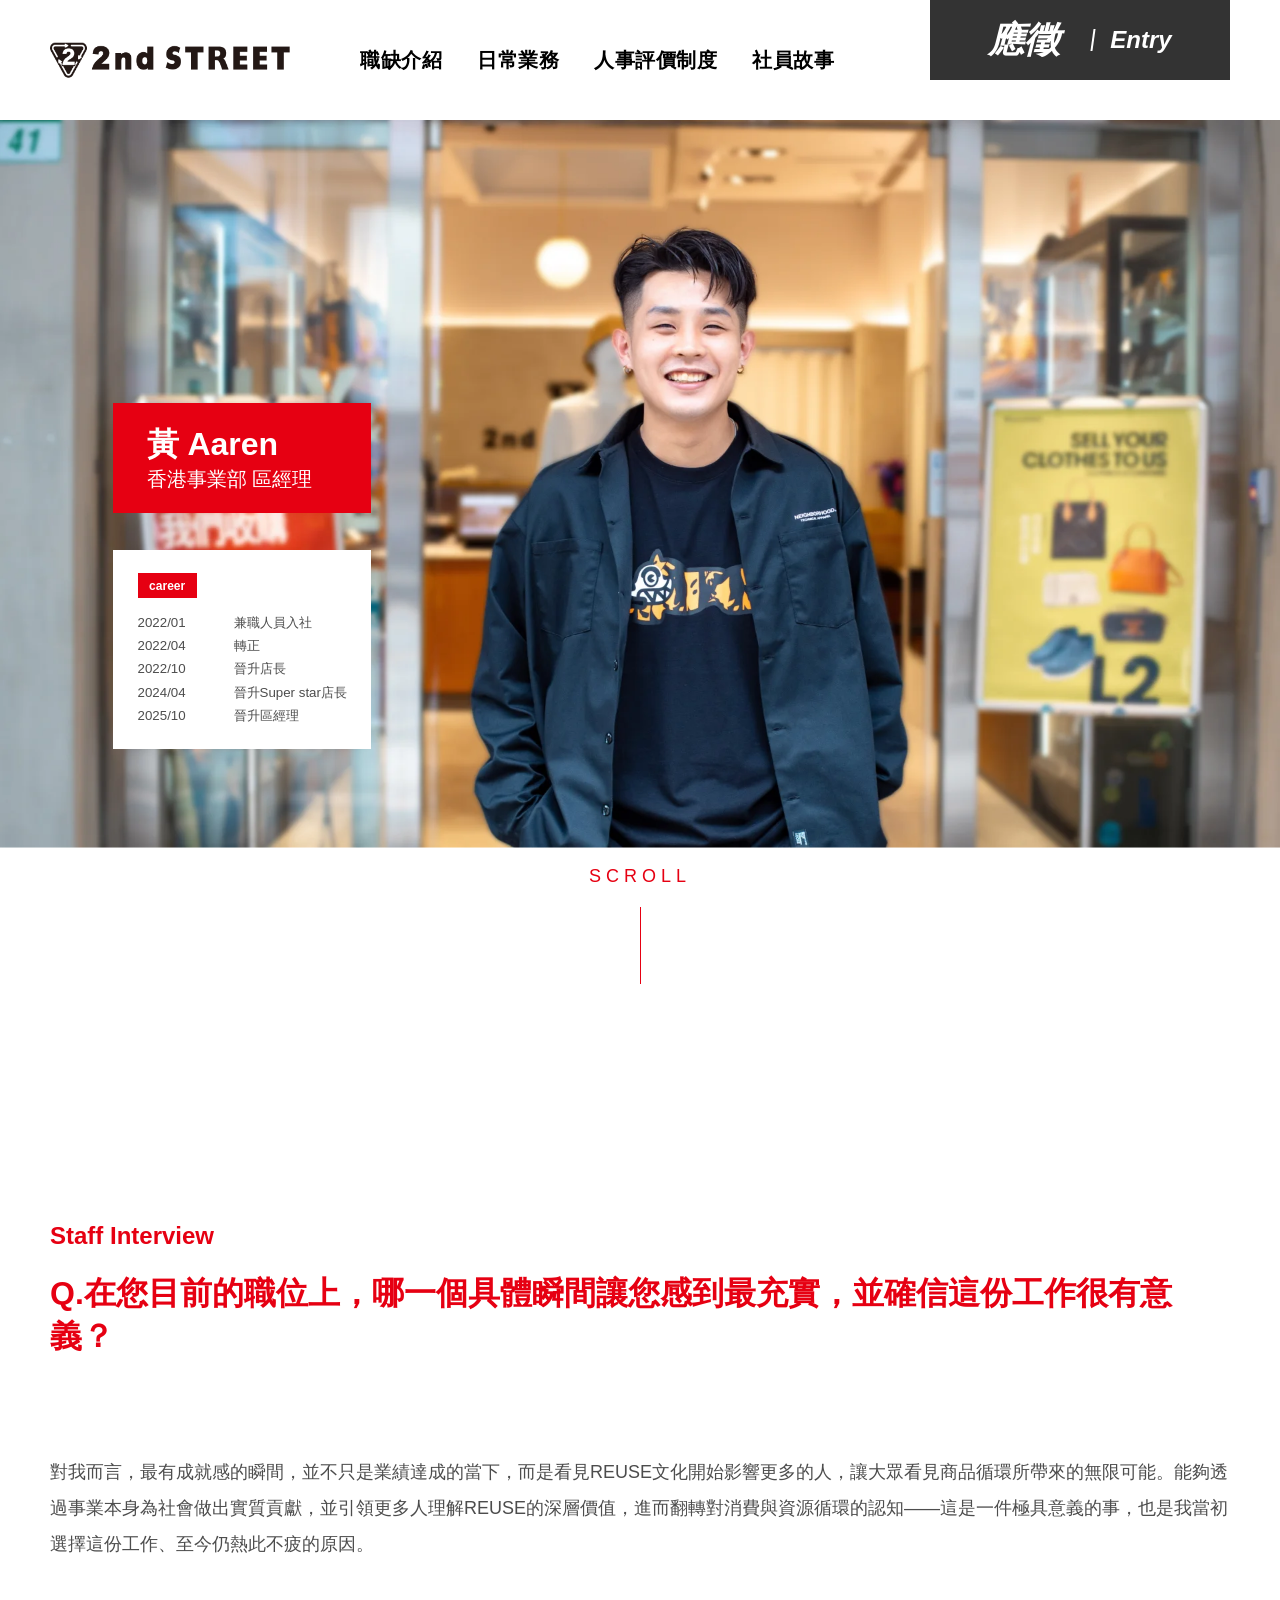
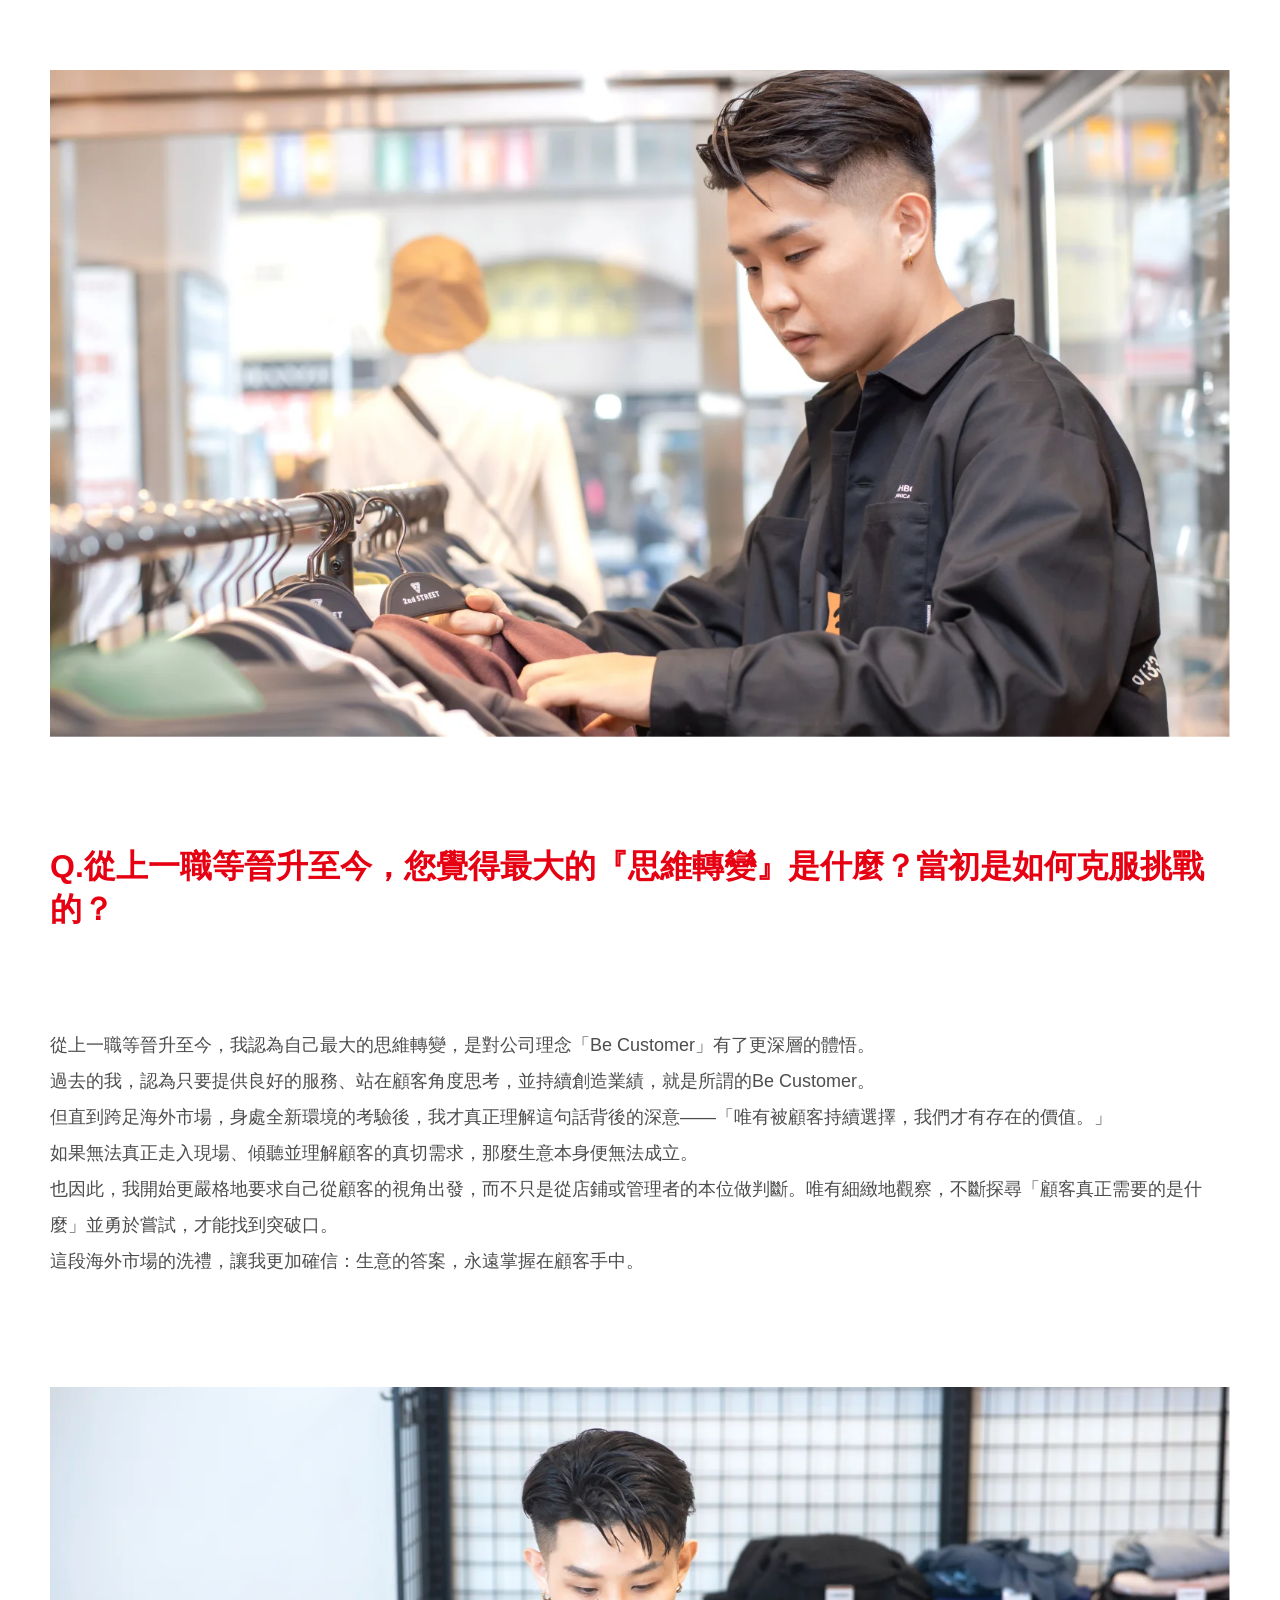
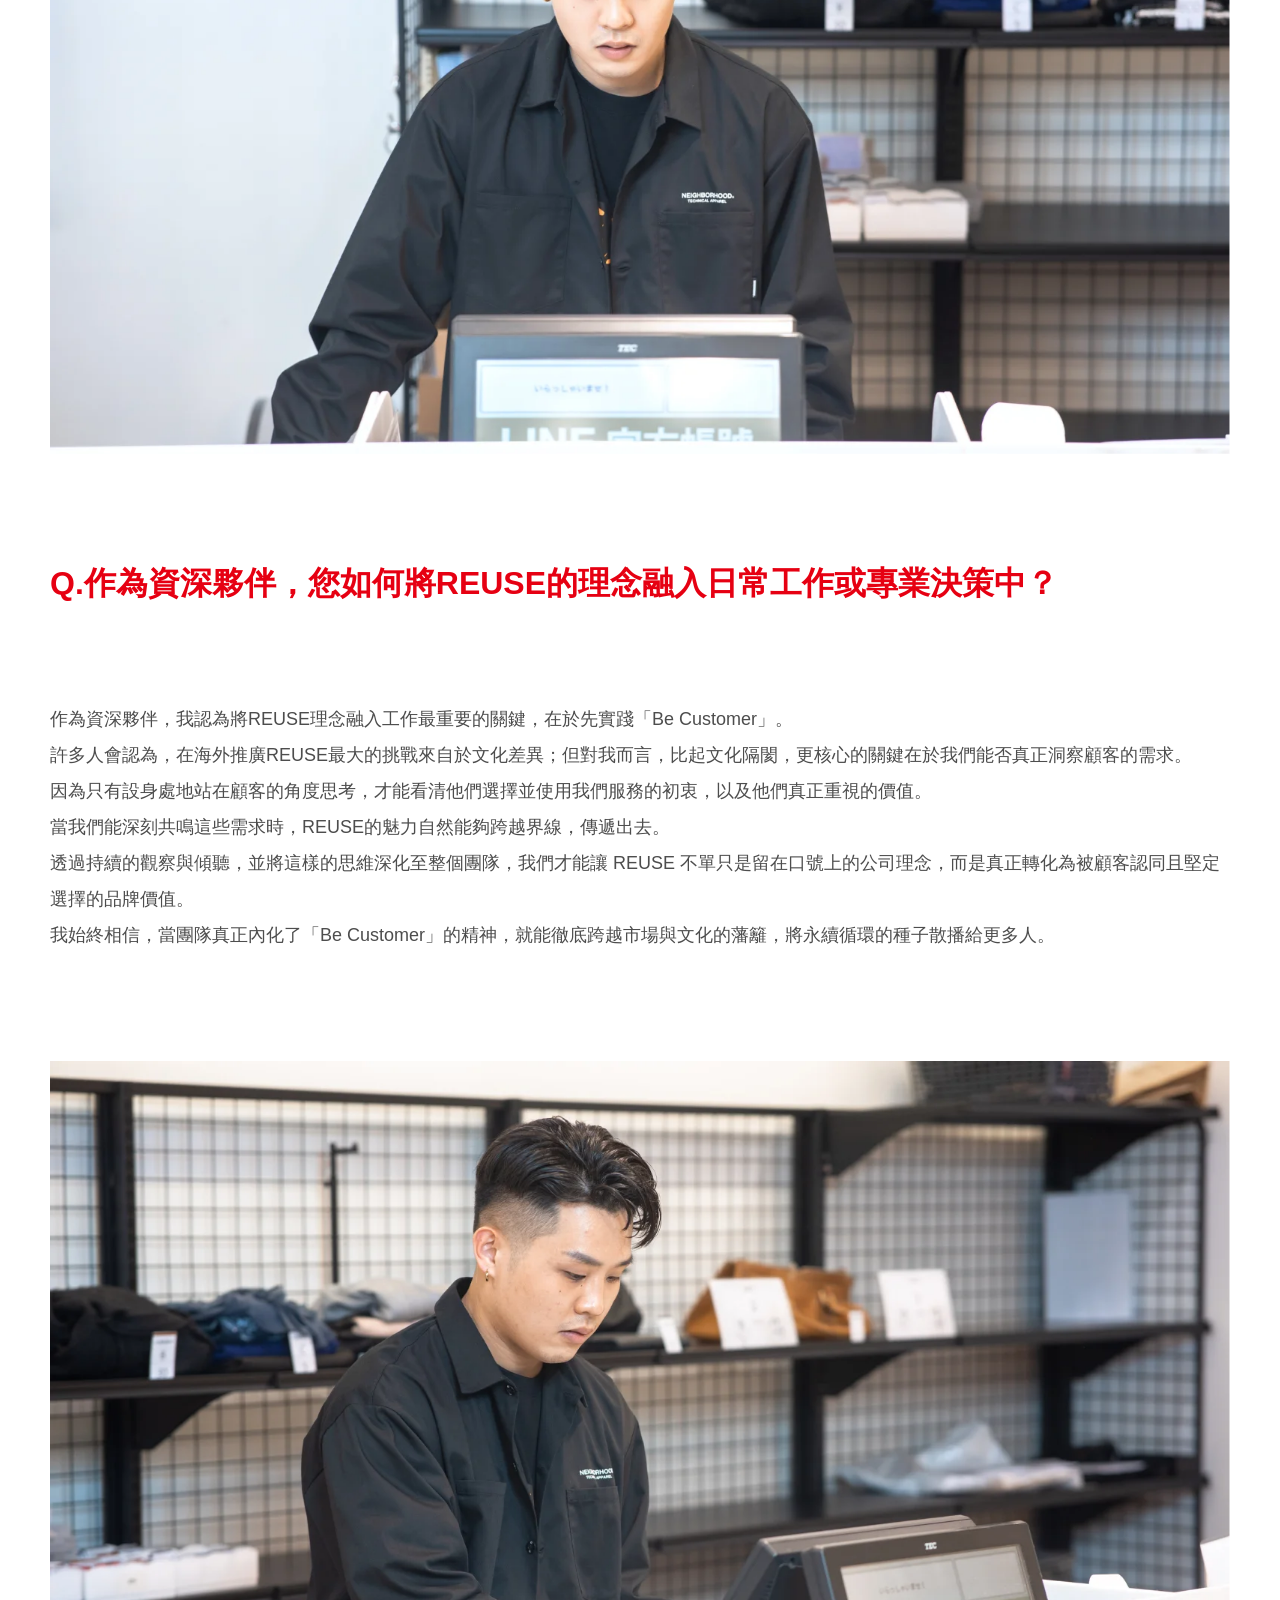
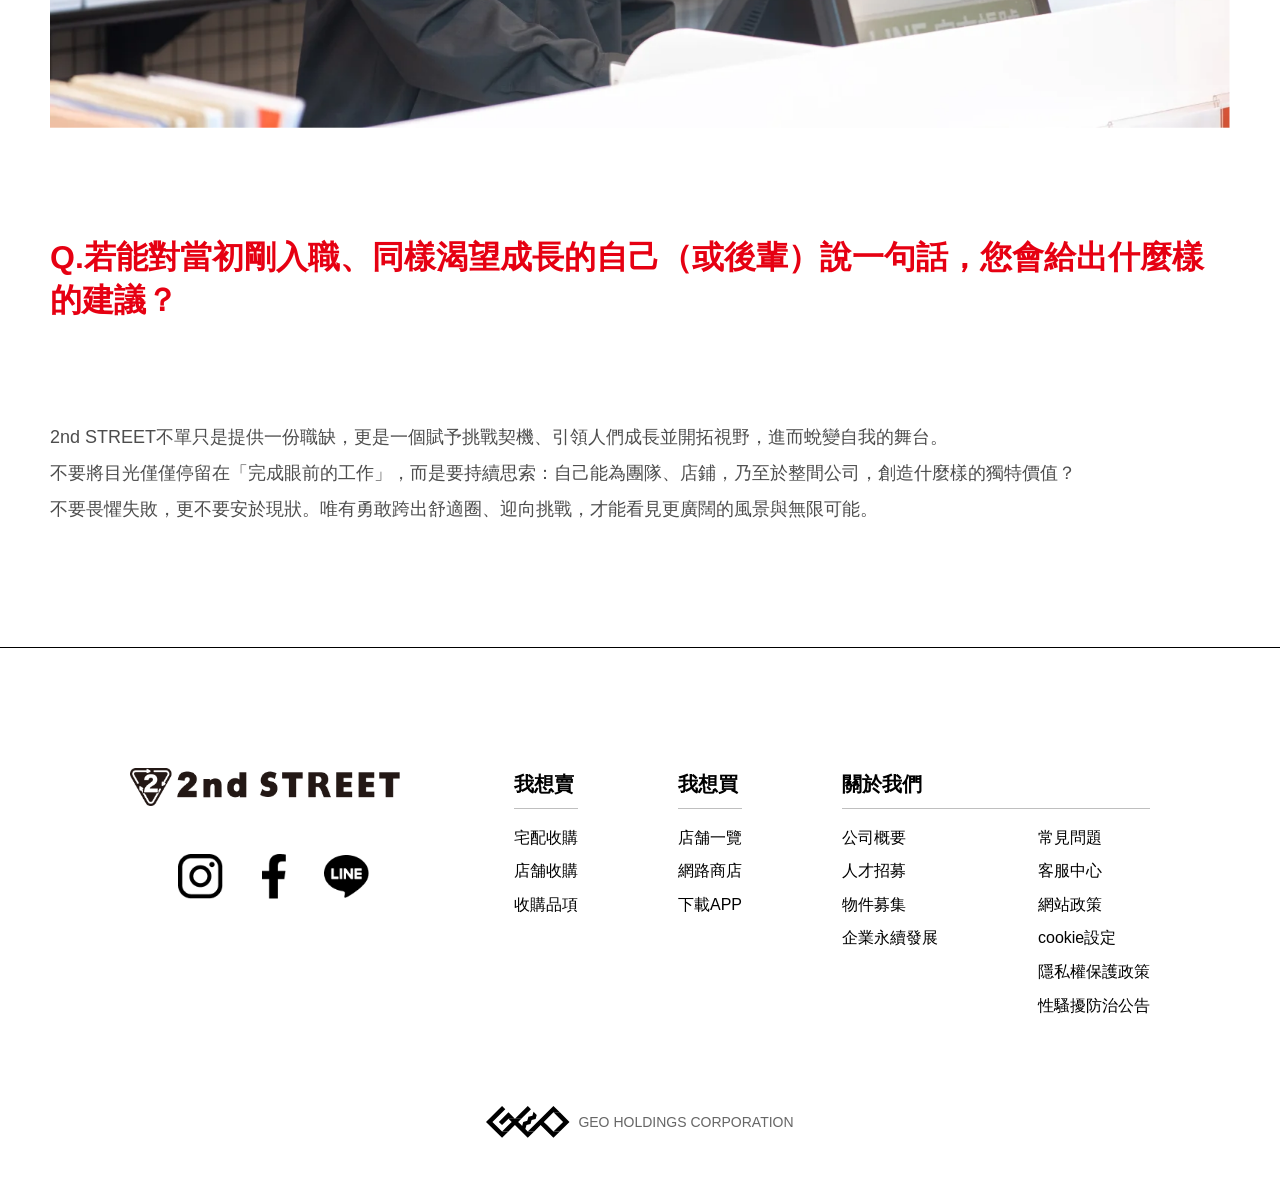
==== aaren.html @ 29af08e2 "feat: add story page scroll animations and card hover zoom - 新增 .expand-down（卡片由上而下展開）與 .title-rise（" ====
<!DOCTYPE html>
<html lang="zh-TW">
<head>
    <meta charset="UTF-8">
    <meta name="viewport" content="width=device-width, initial-scale=1.0">
    <meta name="description" content="2ndSTREET 社員故事 - 香港事業部 區經理 黃 Aaren，從兼職入社到晉升區經理的成長歷程與工作體悟。">
    <meta name="keywords" content="2ndSTREET, 社員故事, 黃 Aaren, 職涯成長, 二手街">
    <meta name="author" content="2ndSTREET">

    <title>社員故事 黃 Aaren - 2ndSTREET</title>

    <!-- Google Fonts - Inter -->
    <link rel="preconnect" href="https://fonts.googleapis.com">
    <link rel="preconnect" href="https://fonts.gstatic.com" crossorigin>
    <link href="https://fonts.googleapis.com/css2?family=Inter:wght@400;700&display=swap" rel="stylesheet">

    <!-- CSS -->
    <link rel="stylesheet" href="css/style.css">

    <!-- Favicon -->
    <link rel="icon" type="image/x-icon" href="assets/images/favicon.ico">
</head>
<body>
    <!-- Header -->
    <header class="header">
        <div class="container">
            <a href="index.html" class="logo">
                <img src="assets/images/logo.png" alt="2nd STREET">
            </a>

            <button class="menu-toggle" aria-label="開啟選單" aria-expanded="false">
                <span></span>
                <span></span>
                <span></span>
            </button>

            <nav class="nav-menu">
                <a href="job-intro.html" class="nav-link">職缺介紹</a>
                <a href="daily-work.html" class="nav-link">日常業務</a>
                <a href="evaluation.html" class="nav-link">人事評價制度</a>
                <a href="stories.html" class="nav-link">社員故事</a>
                <a href="recruit.html" class="nav-link nav-menu__entry">應徵｜Entry</a>
            </nav>

            <a href="https://www.104.com.tw/company/1a2x6bl42j" class="entry-btn" target="_blank" rel="noopener noreferrer" aria-label="應徵 Entry">
                <span class="entry-btn__jp">應徵</span>
                <span class="entry-btn__divider"></span>
                <span class="entry-btn__en">Entry</span>
            </a>
        </div>
    </header>

    <!-- Menu Overlay -->
    <div class="menu-overlay"></div>

    <!-- Main Content -->
    <main>
        <!-- Hero Section（含姓名 / 職稱 / career 覆蓋卡片） -->
        <section class="hero story-hero">
            <div class="hero-image">
                <img src="assets/images/stories/hero-aaren.webp" alt="香港事業部 區經理 黃 Aaren 在 2nd STREET 賣場的照片" loading="eager">
            </div>

            <div class="story-hero__card expand-down">
                <div class="story-hero__namebox">
                    <p class="story-hero__name">黃 Aaren</p>
                    <p class="story-hero__role">香港事業部 區經理</p>
                </div>

                <div class="story-hero__careerbox">
                    <p class="story-hero__badge">career</p>
                    <ul class="story-hero__career">
                        <li class="story-hero__career-item"><time class="story-hero__career-date" datetime="2022-01">2022/01</time><span>兼職人員入社</span></li>
                        <li class="story-hero__career-item"><time class="story-hero__career-date" datetime="2022-04">2022/04</time><span>轉正</span></li>
                        <li class="story-hero__career-item"><time class="story-hero__career-date" datetime="2022-10">2022/10</time><span>晉升店長</span></li>
                        <li class="story-hero__career-item"><time class="story-hero__career-date" datetime="2024-04">2024/04</time><span>晉升Super star店長</span></li>
                        <li class="story-hero__career-item"><time class="story-hero__career-date" datetime="2025-10">2025/10</time><span>晉升區經理</span></li>
                    </ul>
                </div>
            </div>
        </section>

        <!-- Scroll Indicator -->
        <div class="hero-indicator">
            <span class="scroll-text">SCROLL</span>
            <div class="scroll-line"></div>
        </div>

        <!-- Interview -->
        <section class="story-interview">
            <!-- Q1 -->
            <article class="story-qa">
                <p class="story-qa__label">Staff Interview</p>
                <h2 class="story-qa__title title-rise"><span>在您目前的職位上，哪一個具體瞬間讓您感到最充實，並確信這份工作很有意義？</span></h2>
                <div class="story-qa__answer fade-in-up">
                    <p>對我而言，最有成就感的瞬間，並不只是業績達成的當下，而是看見REUSE文化開始影響更多的人，讓大眾看見商品循環所帶來的無限可能。能夠透過事業本身為社會做出實質貢獻，並引領更多人理解REUSE的深層價值，進而翻轉對消費與資源循環的認知——這是一件極具意義的事，也是我當初選擇這份工作、至今仍熱此不疲的原因。</p>
                </div>
            </article>

            <figure class="story-figure fade-in-up">
                <img src="assets/images/stories/aaren-01.webp" alt="黃 Aaren 在 2nd STREET 賣場整理商品的照片" width="1575" height="890" loading="lazy">
            </figure>

            <!-- Q2 -->
            <article class="story-qa">
                <h2 class="story-qa__title title-rise"><span>從上一職等晉升至今，您覺得最大的『思維轉變』是什麼？當初是如何克服挑戰的？</span></h2>
                <div class="story-qa__answer fade-in-up">
                    <p>從上一職等晉升至今，我認為自己最大的思維轉變，是對公司理念「Be Customer」有了更深層的體悟。</p>
                    <p>過去的我，認為只要提供良好的服務、站在顧客角度思考，並持續創造業績，就是所謂的Be Customer。</p>
                    <p>但直到跨足海外市場，身處全新環境的考驗後，我才真正理解這句話背後的深意——「唯有被顧客持續選擇，我們才有存在的價值。」</p>
                    <p>如果無法真正走入現場、傾聽並理解顧客的真切需求，那麼生意本身便無法成立。</p>
                    <p>也因此，我開始更嚴格地要求自己從顧客的視角出發，而不只是從店鋪或管理者的本位做判斷。唯有細緻地觀察，不斷探尋「顧客真正需要的是什麼」並勇於嘗試，才能找到突破口。</p>
                    <p>這段海外市場的洗禮，讓我更加確信：生意的答案，永遠掌握在顧客手中。</p>
                </div>
            </article>

            <figure class="story-figure fade-in-up">
                <img src="assets/images/stories/aaren-02.webp" alt="黃 Aaren 在賣場櫃台工作的照片" width="1575" height="890" loading="lazy">
            </figure>

            <!-- Q3 -->
            <article class="story-qa">
                <h2 class="story-qa__title title-rise"><span>作為資深夥伴，您如何將REUSE的理念融入日常工作或專業決策中？</span></h2>
                <div class="story-qa__answer fade-in-up">
                    <p>作為資深夥伴，我認為將REUSE理念融入工作最重要的關鍵，在於先實踐「Be Customer」。</p>
                    <p>許多人會認為，在海外推廣REUSE最大的挑戰來自於文化差異；但對我而言，比起文化隔閡，更核心的關鍵在於我們能否真正洞察顧客的需求。</p>
                    <p>因為只有設身處地站在顧客的角度思考，才能看清他們選擇並使用我們服務的初衷，以及他們真正重視的價值。</p>
                    <p>當我們能深刻共鳴這些需求時，REUSE的魅力自然能夠跨越界線，傳遞出去。</p>
                    <p>透過持續的觀察與傾聽，並將這樣的思維深化至整個團隊，我們才能讓 REUSE 不單只是留在口號上的公司理念，而是真正轉化為被顧客認同且堅定選擇的品牌價值。</p>
                    <p>我始終相信，當團隊真正內化了「Be Customer」的精神，就能徹底跨越市場與文化的藩籬，將永續循環的種子散播給更多人。</p>
                </div>
            </article>

            <figure class="story-figure fade-in-up">
                <img src="assets/images/stories/aaren-03.webp" alt="黃 Aaren 在賣場處理業務的照片" width="1575" height="890" loading="lazy">
            </figure>

            <!-- Q4 -->
            <article class="story-qa">
                <h2 class="story-qa__title title-rise"><span>若能對當初剛入職、同樣渴望成長的自己（或後輩）說一句話，您會給出什麼樣的建議？</span></h2>
                <div class="story-qa__answer fade-in-up">
                    <p>2nd STREET不單只是提供一份職缺，更是一個賦予挑戰契機、引領人們成長並開拓視野，進而蛻變自我的舞台。</p>
                    <p>不要將目光僅僅停留在「完成眼前的工作」，而是要持續思索：自己能為團隊、店鋪，乃至於整間公司，創造什麼樣的獨特價值？</p>
                    <p>不要畏懼失敗，更不要安於現狀。唯有勇敢跨出舒適圈、迎向挑戰，才能看見更廣闊的風景與無限可能。</p>
                </div>
            </article>
        </section>
    </main>

    <!-- Footer -->
    <footer class="footer">
        <div class="container">
            <div class="footer-content">
                <div class="footer-brand">
                    <img src="assets/images/logo.png" alt="2nd STREET" class="footer-logo">
                    <div class="footer-social">
                        <a href="#" aria-label="Instagram" class="social-icon">
                            <img src="assets/images/social/ig.png" alt="Instagram" width="40" height="40">
                        </a>
                        <a href="#" aria-label="Facebook" class="social-icon">
                            <img src="assets/images/social/fb.png" alt="Facebook" width="40" height="40">
                        </a>
                        <a href="#" aria-label="LINE" class="social-icon">
                            <img src="assets/images/social/line.png" alt="LINE" width="40" height="40">
                        </a>
                    </div>
                </div>

                <div class="footer-grid">
                    <!-- 我想賣 -->
                    <div class="footer-column">
                        <h4>我想賣</h4>
                        <ul>
                            <li><a href="#">宅配收購</a></li>
                            <li><a href="#">店舗收購</a></li>
                            <li><a href="#">收購品項</a></li>
                        </ul>
                    </div>

                    <!-- 我想買 -->
                    <div class="footer-column">
                        <h4>我想買</h4>
                        <ul>
                            <li><a href="#">店舗一覽</a></li>
                            <li><a href="#">網路商店</a></li>
                            <li><a href="#">下載APP</a></li>
                        </ul>
                    </div>

                    <!-- 關於我們（單欄，內部 grid：超過四項換到第二行清單） -->
                    <div class="footer-column footer-column--about">
                        <h4>關於我們</h4>
                        <ul class="footer-links-grid">
                            <li><a href="#">公司概要</a></li>
                            <li><a href="recruit.html">人才招募</a></li>
                            <li><a href="#">物件募集</a></li>
                            <li><a href="#">企業永續發展</a></li>
                            <li><a href="#">常見問題</a></li>
                            <li><a href="#">客服中心</a></li>
                            <li><a href="#">網站政策</a></li>
                            <li><a href="#">cookie設定</a></li>
                            <li><a href="#">隱私權保護政策</a></li>
                            <li><a href="#">性騷擾防治公告</a></li>
                        </ul>
                    </div>
                </div>
            </div>

            <div class="footer-bottom">
                <img src="assets/images/geo-logo.svg" alt="GEO" class="geo-logo" width="68" height="26">
                <p>GEO HOLDINGS CORPORATION</p>
            </div>
        </div>
    </footer>

    <!-- JavaScript -->
    <script src="js/main.js"></script>
</body>
</html>
---- css/style.css ----
/* ========================================
   CSS Reset & Base Styles
   ======================================== */

* {
    margin: 0;
    padding: 0;
    box-sizing: border-box;
}

:root {
    /* Colors - Primary Palette */
    --color-primary: #000000;
    --color-secondary: #E60012;
    --color-accent: #FFFFFF;
    --color-gray-light: #F5F5F5;
    --color-gray-dark: #666666;
    --color-ink: #333333;
    
    /* Text Colors */
    --text-primary: #000000;
    --text-secondary: #666666;
    --text-inverse: #FFFFFF;
    --text-accent: #E60012;
    
    /* Background Colors */
    --bg-primary: #FFFFFF;
    --bg-secondary: #F5F5F5;
    --bg-dark: #000000;
    --bg-accent: #E60012;
    
    /* Border Colors */
    --border-color: #E0E0E0;
    --border-accent: #E60012;
    
    /* Spacing - MUST use px, not rem */
    --spacing-xs: 8px;
    --spacing-sm: 16px;
    --spacing-md: 24px;
    --spacing-lg: 48px;
    --spacing-xl: 80px;
    --spacing-2xl: 120px;
    
    /* Typography */
    --font-size-xs: 12px;
    --font-size-sm: 14px;
    --font-size-base: 16px;
    --font-size-lg: 20px;
    --font-size-xl: 28px;
    --font-size-2xl: 40px;
    --font-size-3xl: 56px;
    --font-family-base: -apple-system, BlinkMacSystemFont, "Segoe UI", "Noto Sans JP", "Noto Sans TC", sans-serif;
    
    /* Shadows */
    --shadow-sm: 0 2px 4px rgba(0, 0, 0, 0.1);
    --shadow-md: 0 4px 8px rgba(0, 0, 0, 0.15);
    --shadow-lg: 0 8px 16px rgba(0, 0, 0, 0.2);
    
    /* Border Radius */
    --radius-sm: 4px;
    --radius-md: 8px;
    --radius-lg: 12px;
    --radius-full: 9999px;
    
    /* Transitions */
    --transition-fast: 0.2s ease;
    --transition-base: 0.3s ease;
    --transition-slow: 0.5s ease;
}

/* ========================================
   Base Styles
   ======================================== */

html {
    font-size: 16px;
    scroll-behavior: smooth;
}

body {
    font-family: var(--font-family-base);
    font-size: var(--font-size-base);
    line-height: 1.6;
    color: var(--text-primary);
    background-color: var(--bg-primary);
    overflow-x: hidden;
}

img {
    max-width: 100%;
    height: auto;
    display: block;
}

a {
    text-decoration: none;
    color: inherit;
    transition: var(--transition-base);
}

ul,
ol {
    list-style: none;
}

/* ========================================
   Layout - Container
   ======================================== */

.container {
    width: 100%;
    max-width: 1180px;
    margin: 0 auto;
    padding: 0 var(--spacing-md);
}

@media (min-width: 768px) {
    .container {
        padding: 0 var(--spacing-lg);
    }
}

@media (min-width: 1024px) {
    .container {
        width: 1180px;
        padding: 0 var(--spacing-xl);
    }
}

/* ========================================
   Header & Navigation
   ======================================== */

.header {
    position: sticky;
    top: 0;
    background: var(--bg-primary);
    color: var(--text-primary);
    z-index: 1002;
    box-shadow: var(--shadow-sm);
}

.header .container {
    display: flex;
    align-items: center;
    justify-content: space-between;
    height: 70px;
    padding-top: var(--spacing-sm);
    padding-bottom: var(--spacing-sm);
}

.logo {
    display: flex;
    align-items: center;
    max-width: 160px;
}

.logo img {
    width: 100%;
    max-width: 160px;
    height: auto;
}

/* 桌機版（≥1024px）：依 1920 設計稿等比呈現（1px = 100/1920 vw） */
@media (min-width: 1024px) {
    .header {
        height: 120px;
        box-shadow: none;
    }

    .header .container {
        position: relative;
        min-height: 0;
        padding: 0;
        width: 1180px;
        height: 100%;
        margin: 0 auto;
    }

    .logo {
        position: absolute;
        left: 0;
        top: 50%;
        transform: translateY(-50%);
        max-width: 240px;
    }

    .logo img {
        width: 100%;
        max-width: 240px;
        height: auto;
    }
}

/* 漢堡選單按鈕 */
.menu-toggle {
    display: flex;
    flex-direction: column;
    gap: 6px;
    padding: 8px;
    cursor: pointer;
    background: transparent;
    border: none;
}

.menu-toggle span {
    display: block;
    width: 24px;
    height: 2px;
    background: var(--color-primary);
    transition: var(--transition-base);
}

.menu-toggle.active span:nth-child(1) {
    transform: rotate(45deg) translate(5px, 5px);
}

.menu-toggle.active span:nth-child(2) {
    opacity: 0;
}

.menu-toggle.active span:nth-child(3) {
    transform: rotate(-45deg) translate(7px, -6px);
}

@media (min-width: 1024px) {
    .menu-toggle {
        display: none;
    }
}

/* 導航選單 */
.nav-menu {
    display: none;
    position: fixed;
    top: 70px;
    right: -100%;
    width: 80%;
    max-width: 300px;
    height: calc(100vh - 70px);
    background: #ffffff;
    flex-direction: column;
    gap: var(--spacing-md);
    padding: var(--spacing-lg) var(--spacing-md);
    transition: right var(--transition-base);
    overflow-y: auto;
    z-index: 1001;
    box-shadow: -4px 0 12px rgba(0, 0, 0, 0.15);
}

/* 遮罩層 */
.menu-overlay {
    display: none;
    position: fixed;
    top: 70px;
    left: 0;
    width: 100%;
    height: calc(100vh - 70px);
    background: rgba(0, 0, 0, 0.5);
    z-index: 1000;
    transition: opacity var(--transition-base);
}

.menu-overlay.active {
    display: block;
}

.nav-menu.active {
    display: flex;
    right: 0;
}

.nav-link {
    position: relative;
    font-size: var(--font-size-base);
    font-weight: 700;
    color: #000000;
    transition: color var(--transition-fast);
    padding: var(--spacing-xs) 0;
}

.nav-link::after {
    content: '';
    position: absolute;
    bottom: -7px;
    left: 0;
    width: 0;
    height: 2px;
    background: var(--color-secondary);
    transition: width var(--transition-base);
}

.nav-link:hover {
    color: var(--color-secondary);
}

.nav-link:hover::after {
    width: 100%;
}

@media (min-width: 1024px) {
    .nav-menu {
        display: flex;
        position: absolute;
        top: 50%;
        transform: translateY(-50%);
        flex-direction: row;
        align-items: center;
        gap: 35px;
        width: auto;
        max-width: 530px;
        height: auto;
        padding: 0;
        background: transparent;
        transition: none;
        left: 310px;
        overflow: hidden;
        box-shadow: none;
    }

    .nav-link {
        font-size: 20px;
        letter-spacing: 0.5px;
        line-height: 1.2;
        color: #000;
        padding: 0;
    }

    .nav-menu__entry {
        display: none;
    }
}

/* 應徵 Entry 按鈕（header 右上，僅桌機顯示） */
.entry-btn {
    display: none;
}

@media (min-width: 1024px) {
    .entry-btn {
        position: absolute;
        top: 0;
        right: 0;
        display: flex;
        align-items: center;
        justify-content: center;
        width: 300px;
        height: 80px;
        background: var(--color-ink);
        color: var(--text-inverse);
        transition: background var(--transition-base);
    }

    .entry-btn:hover {
        background: #1a1a1a;
    }

    .entry-btn__jp {
        font-family: "Yu Mincho", "Hiragino Mincho ProN", "Songti TC", "Noto Serif TC", serif;
        font-size: 36px;
        font-weight: 900;
        font-style: italic;
        line-height: 1;
    }

    .entry-btn__divider {
        width: 2px;
        height: 22px;
        margin-left: 32px;
        margin-right: 16px;
        background: var(--text-inverse);
        opacity: 1;
        transform: skewX(-8deg);
    }

    .entry-btn__en {
        font-size: 24px;
        font-weight: 700;
        font-style: italic;
        line-height: 1;
    }
}

/* ========================================
   Buttons
   ======================================== */

.btn {
    display: inline-block;
    padding: 12px 32px;
    font-size: var(--font-size-base);
    font-weight: 500;
    text-align: center;
    border-radius: var(--radius-md);
    transition: all var(--transition-base);
    cursor: pointer;
}

.btn-primary {
    background: #333333;
    color: var(--text-inverse);
}

.btn-primary:hover {
    background: #1a1a1a;
    transform: translateY(-2px);
    box-shadow: var(--shadow-md);
}

.btn-primary:active {
    transform: translateY(0);
}

.btn-outline {
    background: transparent;
    color: var(--color-secondary);
    border: 2px solid var(--color-secondary);
}

.btn-outline:hover {
    background: var(--color-secondary);
    color: var(--text-inverse);
}

/* ========================================
   Footer
   ======================================== */
.footer {
    background: var(--bg-primary);
    color: var(--color-ink);
    padding: 120px 0 64px;
    margin-top: 0;
    border-top: 1px solid #000;
}

.footer-content {
    display: grid;
    gap: var(--spacing-lg);
    margin-bottom: 80px;
}

/* 桌機：footer 內容區固定寬度 */
@media (min-width: 1024px) {
    .footer .container {
        width: 1180px;
    }
}

/* ponytail: RWD 僅初步處理——設計稿只有 1920 桌機版，<1200 直接堆疊，之後有行動版設計稿再重做 */
@media (min-width: 1200px) {
    .footer-content {
        /* 左 logo 區彈性、右連結欄群靠右（設計稿欄群位於 x≈958–1650，gap 由彈性欄吸收） */
        grid-template-columns: 1fr auto;
        gap: var(--spacing-xl);
        align-items: start;
    }
}

.footer-section h3,
.footer-section h4 {
    font-size: var(--font-size-lg);
    margin-bottom: var(--spacing-sm);
    color: var(--text-inverse);
}

.footer-section p {
    font-size: var(--font-size-sm);
    color: rgba(255, 255, 255, 0.7);
    line-height: 1.8;
}

.social-links {
    display: flex;
    gap: var(--spacing-sm);
    margin-top: var(--spacing-sm);
}

.social-links a {
    display: flex;
    align-items: center;
    justify-content: center;
    width: 40px;
    height: 40px;
    background: var(--bg-secondary);
    border-radius: 50%;
    transition: var(--transition-base);
}

.social-links a:hover {
    background: var(--color-secondary);
    transform: translateY(-2px);
}

.footer-bottom {
    display: flex;
    flex-direction: row;
    align-items: center;
    justify-content: center;
    gap: 8px;
}

.footer-bottom p {
    font-size: var(--font-size-sm);
    color: var(--text-secondary);
}

/* ========================================
   Scroll Fade In Animation
   ======================================== */
/* 文字：由上往下滑入 */
.fade-in-down {
    opacity: 0;
    transform: translateY(-50px);
    transition: opacity 0.8s ease-out, transform 0.8s ease-out;
}

.fade-in-down.is-visible {
    opacity: 1;
    transform: translateY(0);
}

/* 圖片：由下往上放大滑入 */
.fade-in-up {
    opacity: 0;
    transform: translateY(50px) scale(0.9);
    transition: opacity 0.8s ease-out, transform 0.8s ease-out;
}

.fade-in-up.is-visible {
    opacity: 1;
    transform: translateY(0) scale(1);
}

/* 卡片：由上至下展開 */
/* ponytail: 用 mask-size 而非 clip-path —— Chrome 的 IntersectionObserver 會把 clip-path
   算進交集矩形，inset(0 0 100% 0) 使交集為 0 而永遠不觸發 is-visible（Firefox 不會）。 */
.expand-down {
    -webkit-mask-image: linear-gradient(#000, #000);
    mask-image: linear-gradient(#000, #000);
    -webkit-mask-repeat: no-repeat;
    mask-repeat: no-repeat;
    -webkit-mask-size: 100% 0%;
    mask-size: 100% 0%;
    transition: -webkit-mask-size 0.5s ease-out, mask-size 0.5s ease-out;
}

.expand-down.is-visible {
    -webkit-mask-size: 100% 100%;
    mask-size: 100% 100%;
}

/* 標題：文字自遮罩下方浮升（地平線效果，需父層 overflow: hidden） */
/* 觀察外層（內層被 overflow 裁掉時 IntersectionObserver 不會觸發） */
.title-rise {
    overflow: hidden;
}

.title-rise > span {
    display: block;
    transform: translateY(100%);
    opacity: 0;
    transition: transform 0.9s cubic-bezier(0.22, 1, 0.36, 1), opacity 0.9s ease-out;
}

.title-rise.is-visible > span {
    transform: translateY(0);
    opacity: 1;
}

/* 通用淡入（從原位置） */
.fade-in {
    opacity: 0;
    transition: opacity 0.8s ease-out;
}

.fade-in.is-visible {
    opacity: 1;
}

/* ========================================
   Text Animation - Character by Character
   ======================================== */

.char-animation {
    overflow: hidden;
}

.char-animation span {
    display: inline-block;
    transform: translateY(80px);
    opacity: 0;
    transition: 1.3s cubic-bezier(.39, .575, .565, 1);
}

.char-animation.is-visible span {
    transform: translateY(0);
    opacity: 1;
}

/* Stagger delay for each character */
.char-animation.is-visible span:nth-child(1) { transition-delay: 0.05s; }
.char-animation.is-visible span:nth-child(2) { transition-delay: 0.1s; }
.char-animation.is-visible span:nth-child(3) { transition-delay: 0.15s; }
.char-animation.is-visible span:nth-child(4) { transition-delay: 0.2s; }
.char-animation.is-visible span:nth-child(5) { transition-delay: 0.25s; }
.char-animation.is-visible span:nth-child(6) { transition-delay: 0.3s; }
.char-animation.is-visible span:nth-child(7) { transition-delay: 0.35s; }
.char-animation.is-visible span:nth-child(8) { transition-delay: 0.4s; }
.char-animation.is-visible span:nth-child(9) { transition-delay: 0.45s; }
.char-animation.is-visible span:nth-child(10) { transition-delay: 0.5s; }
.char-animation.is-visible span:nth-child(11) { transition-delay: 0.55s; }
.char-animation.is-visible span:nth-child(12) { transition-delay: 0.6s; }
.char-animation.is-visible span:nth-child(13) { transition-delay: 0.65s; }
.char-animation.is-visible span:nth-child(14) { transition-delay: 0.7s; }
.char-animation.is-visible span:nth-child(15) { transition-delay: 0.75s; }
.char-animation.is-visible span:nth-child(16) { transition-delay: 0.8s; }
.char-animation.is-visible span:nth-child(17) { transition-delay: 0.85s; }
.char-animation.is-visible span:nth-child(18) { transition-delay: 0.9s; }
.char-animation.is-visible span:nth-child(19) { transition-delay: 0.95s; }
.char-animation.is-visible span:nth-child(20) { transition-delay: 1s; }
.char-animation.is-visible span:nth-child(21) { transition-delay: 1.05s; }
.char-animation.is-visible span:nth-child(22) { transition-delay: 1.1s; }
.char-animation.is-visible span:nth-child(23) { transition-delay: 1.15s; }
.char-animation.is-visible span:nth-child(24) { transition-delay: 1.2s; }
.char-animation.is-visible span:nth-child(25) { transition-delay: 1.25s; }
.char-animation.is-visible span:nth-child(26) { transition-delay: 1.3s; }
.char-animation.is-visible span:nth-child(27) { transition-delay: 1.35s; }
.char-animation.is-visible span:nth-child(28) { transition-delay: 1.4s; }
.char-animation.is-visible span:nth-child(29) { transition-delay: 1.45s; }
.char-animation.is-visible span:nth-child(30) { transition-delay: 1.5s; }
.char-animation.is-visible span:nth-child(n+31) { transition-delay: 1.55s; }

/* Image animation: slide down with scale */
.fade-in-down-scale {
    opacity: 0;
    transform: translateY(-10.835px) scale(1.2);
    transition: opacity 0.8s ease-out, transform 0.8s ease-out;
}

.fade-in-down-scale.is-visible {
    opacity: 1;
    transform: translateY(0) scale(1);
}

/* Parallax scroll effect */
.parallax-image {
    --parallax-y: 0%;
    will-change: transform;
    width: 100%;
    height: 120%;
    object-fit: cover;
    object-position: center;
    transform: translateY(var(--parallax-y));
}

/* ========================================
   Hero Section
   ======================================== */
.hero {
    position: relative;
    overflow: hidden;
    padding: 0;
}

@media (min-width: 1024px) {
    .hero {
        padding-top: 0;
    }
}

.hero-image {
    width: 100%;
    /* Mobile-first crop; overridden below to match the Figma Desktop_TOP 2 frame (1920 canvas, hero 1926x1085) */
    /* aspect-ratio: 4 / 5; */
}

@media (min-width: 1024px) {
    .hero-image {
        aspect-ratio: 1926 / 1085;
    }
}

.hero-image img {
    object-fit: cover;
    display: block;
    width: 100%;
    height: 100%;
}

/* Hero Slider */
.hero-slider {
    position: relative;
    width: 100%;
    overflow: hidden;
}

.hero-slides {
    position: relative;
    width: 100%;
    display: flex;
    transition: transform 0.6s cubic-bezier(0.4, 0, 0.2, 1);
}

.hero-slide {
    min-width: 100%;
    width: 100%;
    flex-shrink: 0;
    opacity: 0;
    transition: opacity 0.6s ease;
}

.hero-slide.active {
    opacity: 1;
}

/* Hero Arrows */
.hero-arrow {
    position: absolute;
    top: 50%;
    transform: translateY(-50%);
    z-index: 10;
    width: 48px;
    height: 48px;
    background: rgba(255, 255, 255, 0.9);
    border: none;
    border-radius: 50%;
    cursor: pointer;
    display: none; /* 隱藏左右切換按鈕 */
    align-items: center;
    justify-content: center;
    color: var(--color-ink);
    transition: all 0.3s ease;
    box-shadow: 0 2px 8px rgba(0, 0, 0, 0.15);
}

.hero-arrow:hover {
    background: rgba(255, 255, 255, 1);
    box-shadow: 0 4px 12px rgba(0, 0, 0, 0.2);
}

.hero-arrow--prev {
    left: 16px;
}

.hero-arrow--next {
    right: 16px;
}

@media (min-width: 768px) {
    .hero-arrow {
        width: 56px;
        height: 56px;
    }

    .hero-arrow--prev {
        left: 24px;
    }

    .hero-arrow--next {
        right: 24px;
    }
}

@media (min-width: 1024px) {
    .hero-arrow {
        width: 64px;
        height: 64px;
    }

    .hero-arrow--prev {
        left: 40px;
    }

    .hero-arrow--next {
        right: 40px;
    }
}

/* Hero Dots */
.hero-dots {
    position: absolute;
    bottom: 24px;
    left: 50%;
    transform: translateX(-50%);
    z-index: 10;
    display: flex;
    gap: 12px;
}

.hero-dot {
    width: 12px;
    height: 12px;
    border-radius: 50%;
    background: rgba(255, 255, 255, 0.5);
    border: none;
    cursor: pointer;
    transition: all 0.3s ease;
    padding: 0;
}

.hero-dot:hover {
    background: rgba(255, 255, 255, 0.8);
}

.hero-dot.active {
    background: #ffffff;
    width: 32px;
    border-radius: 6px;
}

@media (min-width: 1024px) {
    .hero-dots {
        bottom: 40px;
    }

    .hero-dot {
        width: 14px;
        height: 14px;
    }

    .hero-dot.active {
        width: 40px;
    }
}

.hero-content {
    position: relative;
    z-index: 1;
    text-align: center;
    color: var(--text-inverse);
    padding: var(--spacing-xl) var(--spacing-md);
}

.hero-title {
    font-size: var(--font-size-2xl);
    font-weight: 700;
    margin-bottom: var(--spacing-md);
    line-height: 1.2;
}

@media (min-width: 768px) {
    .hero-title {
        font-size: var(--font-size-3xl);
    }
}

.hero-subtitle {
    font-size: var(--font-size-lg);
    font-weight: 400;
    opacity: 0.9;
}

@media (min-width: 768px) {
    .hero-subtitle {
        font-size: var(--font-size-xl);
    }
}

/* ========================================
   Section Common Styles
   ======================================== */
section {
    padding: var(--spacing-xl) 0;
}

@media (min-width: 1024px) {
    section {
        padding: var(--spacing-2xl) 0;
    }
}

.section-header {
    text-align: center;
    margin-bottom: var(--spacing-xl);
}

.section-title {
    font-size: var(--font-size-xl);
    font-weight: 700;
    margin-bottom: var(--spacing-md);
    color: var(--text-primary);
}

@media (min-width: 768px) {
    .section-title {
        font-size: var(--font-size-2xl);
    }
}

.section-subtitle {
    font-size: var(--font-size-lg);
    color: var(--color-secondary);
}

/* ========================================
   Recruitment Highlight Section
   ======================================== */
.recruitment-highlight {
    text-align: center;
}

@media (min-width: 1024px) {
    .recruitment-highlight {
        width: 1180px;
        margin: 0 auto;
    }
}

@media (min-width: 1024px) {
    /* Figma: ~395px gap between the scroll indicator and the vision tagline,
       beyond what the section's own top padding already provides */
    .recruitment-highlight {
        margin-top: 200px;
        padding-bottom: 108px;
    }
}

.highlight-content {
    max-width: 800px;
    margin: 0 auto;
}

@media (min-width: 1024px) {
    .highlight-content {
        max-width: 1289px;
    }
}

.highlight-content p {
    font-size: var(--font-size-lg);
    line-height: 1.8;
    margin-bottom: var(--spacing-lg);
}

.btn-lg {
    padding: 16px 48px;
    font-size: var(--font-size-lg);
}

/* ========================================
   About Section
   ======================================== */
.about-content {
    display: grid;
    gap: var(--spacing-lg);
    align-items: center;
}

@media (min-width: 768px) {
    .about-content {
        grid-template-columns: 2fr 1fr;
        gap: var(--spacing-xl);
    }
}

.about-text p {
    font-size: var(--font-size-base);
    line-height: 1.8;
    margin-bottom: var(--spacing-md);
    color: var(--text-primary);
}

.about-logo {
    text-align: center;
}

.about-logo img {
    max-width: 200px;
    margin: 0 auto;
}

/* ========================================
   Photo Grid Section
   ======================================== */

.daily-photo-grid-section {
    padding: var(--spacing-xl) 0;
    background-color: var(--bg-light);
}

.daily-photo-grid-section .section-header {
    margin-bottom: var(--spacing-xl);
}

.daily-photo-grid-section h2 {
    font-size: 2.5rem;
    font-weight: 700;
    line-height: 1.2;
    color: var(--text-primary);
    margin-bottom: var(--spacing-md);
}

.daily-photo-grid-section .section-subtitle {
    font-size: var(--font-size-base);
    color: var(--text-secondary);
    font-weight: 400;
}

/* Photo Grid */
.photo-grid {
    display: grid;
    grid-template-columns: 1fr;
    gap: var(--spacing-md);
    margin: 0;
}

@media (min-width: 768px) {
    .photo-grid {
        grid-template-columns: repeat(2, 1fr);
        gap: var(--spacing-lg);
    }
}

@media (min-width: 1024px) {
    .photo-grid {
        grid-template-columns: repeat(3, 1fr);
        gap: var(--spacing-lg);
    }
}

@media (min-width: 1440px) {
    .photo-grid {
        grid-template-columns: repeat(4, 1fr);
        gap: var(--spacing-lg);
    }
}

/* Photo Item */
.photo-item {
    position: relative;
    overflow: hidden;
    border-radius: 8px;
    background-color: var(--bg-white);
    box-shadow: var(--shadow-sm);
    transition: transform 0.3s ease;
}

.photo-item img {
    display: block;
    width: 100%;
    height: 100%;
    object-fit: cover;
    aspect-ratio: 4 / 3;
}

.photo-item:hover {
    transform: scale(1.05);
}

/* ========================================
   Cards
   ======================================== */
.card {
    background: var(--bg-primary);
    border-radius: var(--radius-lg);
    box-shadow: var(--shadow-sm);
    overflow: hidden;
    transition: all var(--transition-base);
}

.card:hover {
    transform: translateY(-4px);
    box-shadow: var(--shadow-lg);
}

.card-image {
    width: 100%;
    aspect-ratio: 4 / 3;
    overflow: hidden;
    background: var(--bg-secondary);
}

.card-image img {
    width: 100%;
    height: 100%;
    object-fit: cover;
    transition: transform var(--transition-slow);
}

.card:hover .card-image img {
    transform: scale(1.05);
}

.card-content {
    padding: var(--spacing-md);
}

.card-title {
    font-size: 18px;
    font-weight: 400;
    margin-bottom: var(--spacing-xs);
    color: var(--text-secondary);
}

.card-role {
    font-size: 14px;
    color: var(--text-secondary);
    font-weight: 400;
    margin-bottom: var(--spacing-md);
}

@media (min-width: 768px) {
    .card-title {
        font-size: 22px;
    }

    .card-role {
        font-size: 16px;
    }
}

@media (min-width: 1024px) {
    .card-title {
        font-size: var(--font-size-lg);
    }

    .card-role {
        font-size: var(--font-size-sm);
    }
}

.card-text {
    font-size: var(--font-size-base);
    color: var(--text-secondary);
    line-height: 1.8;
}

/* ========================================
   Staff Cards Grid
   ======================================== */
.staff-cards {
    display: grid;
    gap: var(--spacing-lg);
    grid-template-columns: 1fr;
}

@media (min-width: 768px) {
    .staff-cards {
        grid-template-columns: repeat(2, 1fr);
        gap: var(--spacing-xl);
    }
}

.staff-card {
    height: 100%;
    display: flex;
    flex-direction: column;
}

.staff-card .card-content {
    flex: 1;
    display: flex;
    flex-direction: column;
}

.staff-card .card-text {
    flex: 1;
}

/* ========================================
   Page Title Section
   ======================================== */
.page-title {
    padding: var(--spacing-xl) 0;
    background: var(--bg-secondary);
    text-align: center;
}

.page-title h1 {
    font-size: var(--font-size-3xl);
    font-weight: 700;
    margin-bottom: var(--spacing-md);
    color: var(--text-primary);
}

.page-title p {
    font-size: var(--font-size-lg);
    color: var(--text-secondary);
}

/* ========================================
   Job Positions Section
   ======================================== */
.job-positions-section {
    padding: var(--spacing-xl) 0;
}

/* ========================================
   Process Section
   ======================================== */
.process-section {
    padding: var(--spacing-xl) 0;
}

/* ========================================
   Job List
   ======================================== */
.job-list {
    display: grid;
    gap: var(--spacing-xl);
}

.job-item {
    padding: var(--spacing-lg);
    background: var(--bg-primary);
    border: 1px solid var(--border-color);
    border-radius: var(--radius-lg);
    transition: all var(--transition-base);
}

.job-item:hover {
    border-color: var(--border-accent);
    box-shadow: var(--shadow-md);
}

.job-title {
    font-size: var(--font-size-xl);
    font-weight: 700;
    margin-bottom: var(--spacing-sm);
    color: var(--text-primary);
}

.job-tags {
    display: flex;
    gap: var(--spacing-xs);
    margin-bottom: var(--spacing-md);
}

.tag {
    display: inline-block;
    padding: 4px 12px;
    background: var(--bg-secondary);
    color: var(--text-primary);
    font-size: var(--font-size-sm);
    border-radius: var(--radius-sm);
}

.job-description {
    font-size: var(--font-size-base);
    color: var(--text-secondary);
    line-height: 1.8;
    margin-bottom: var(--spacing-md);
}

.job-requirements {
    list-style: none;
    padding: 0;
    margin: 0 0 var(--spacing-lg) 0;
}

.job-requirements li {
    position: relative;
    padding-left: 20px;
    margin-bottom: var(--spacing-xs);
    color: var(--text-secondary);
}

.job-requirements li::before {
    content: '✓';
    position: absolute;
    left: 0;
    color: var(--text-accent);
    font-weight: 700;
}

/* ========================================
   Benefits Grid
   ======================================== */
.benefits-section {
    background: var(--bg-secondary);
}

.benefits-grid {
    display: grid;
    gap: var(--spacing-lg);
    grid-template-columns: 1fr;
}

@media (min-width: 768px) {
    .benefits-grid {
        grid-template-columns: repeat(2, 1fr);
        gap: var(--spacing-xl);
    }
}

@media (min-width: 1024px) {
    .benefits-grid {
        grid-template-columns: repeat(3, 1fr);
    }
}

.benefit-item {
    text-align: center;
    padding: var(--spacing-lg);
    background: var(--bg-primary);
    border-radius: var(--radius-lg);
    transition: all var(--transition-base);
}

.benefit-item:hover {
    transform: translateY(-4px);
    box-shadow: var(--shadow-md);
}

.benefit-icon {
    font-size: 48px;
    margin-bottom: var(--spacing-md);
}

.benefit-item h3 {
    font-size: var(--font-size-lg);
    font-weight: 700;
    margin-bottom: var(--spacing-sm);
    color: var(--text-primary);
}

.benefit-item p {
    font-size: var(--font-size-base);
    color: var(--text-secondary);
    line-height: 1.6;
}

/* ========================================
   Application Process
   ======================================== */
.process-steps {
    display: grid;
    gap: var(--spacing-lg);
    margin-bottom: var(--spacing-2xl);
}

@media (min-width: 768px) {
    .process-steps {
        grid-template-columns: repeat(2, 1fr);
        gap: var(--spacing-xl);
    }
}

@media (min-width: 1024px) {
    .process-steps {
        grid-template-columns: repeat(4, 1fr);
    }
}

.step {
    text-align: center;
}

.step-number {
    width: 64px;
    height: 64px;
    margin: 0 auto var(--spacing-md);
    display: flex;
    align-items: center;
    justify-content: center;
    font-size: var(--font-size-2xl);
    font-weight: 700;
    color: var(--text-inverse);
    background: var(--bg-accent);
    border-radius: 50%;
}

.step-title {
    font-size: var(--font-size-lg);
    font-weight: 700;
    margin-bottom: var(--spacing-sm);
    color: var(--text-primary);
}

.step-description {
    font-size: var(--font-size-base);
    color: var(--text-secondary);
    line-height: 1.6;
}

.cta-section {
    text-align: center;
    padding: var(--spacing-xl);
    background: var(--bg-secondary);
    border-radius: var(--radius-lg);
}

.cta-section h3 {
    font-size: var(--font-size-xl);
    font-weight: 700;
    margin-bottom: var(--spacing-lg);
    color: var(--text-primary);
}

/* ========================================
   Homepage Specific Styles
   ======================================== */

/* Hero Indicator (橫排 SCROLL + 垂直線) */
.hero-indicator {
    position: relative;
    z-index: 2;
    display: flex;
    flex-direction: column;
    align-items: center;
    gap: 12px;
    width: fit-content;
    margin: 0 auto;
    padding: var(--spacing-lg) 0;
    background: transparent;
}

@media (min-width: 1024px) {
    /* Figma: 指標橫跨 hero 圖下緣 ~95px 並向下延伸 ~140px
       (group 93x235 @ y=1142，hero 圖底 y=1237) */
    .hero-indicator {
        margin-top: min(1.1vw, 21.12px);
        padding: 0;
        gap: 16px;
    }
}

.scroll-text {
    font-size: 18px; /* 設計字寬 92、字高 18 */
    font-weight: 400;
    letter-spacing: 5px;
    color: var(--color-secondary);
}

.scroll-line {
    width: 1px;
    height: 60px;
    background-color: var(--color-secondary);
    animation: scrollIndicator 2s infinite;
}

@media (min-width: 1024px) {
    .scroll-line {
        height: 77px;
    }
}

@keyframes scrollIndicator {
    0%, 100% {
        opacity: 0;
        transform: translateY(-20px);
    }
    50% {
        opacity: 1;
        transform: translateY(0);
    }
}

/* Recruitment Highlight Box (白底紅框，紅字置中) */
.highlight-box {
    display: inline-block;
    padding: 12px 32px;
    border: 2px solid var(--color-secondary);
    background: var(--bg-primary);
    margin-bottom: var(--spacing-md);
}

.highlight-title {
    font-size: var(--font-size-lg);
    font-weight: 700;
    color: var(--color-secondary);
    margin: 0;
}

@media (min-width: 768px) {
    .highlight-title {
        font-size: var(--font-size-xl);
    }
}

@media (min-width: 1024px) {
    /* Figma: 盒 844x119 @x=538-1382, y=1772-1891；文字群組 510x56 */
    .highlight-box {
        padding: min(1.2vw, 23.04px) min(8.3vw, 159.4px);
        border-width: 3px;
        margin-bottom: min(4.17vw, 80.06px);
    }

    .highlight-title {
        font-size: min(3.1vw, 59.52px);
        letter-spacing: min(0.3vw, 5.76px);
        line-height: 1.1;
    }
}

.highlight-heading {
    font-size: var(--font-size-xl);
    font-weight: 700;
    color: var(--color-secondary);
    margin: 0 0 var(--spacing-md) 0;
    text-align: center;
}

@media (min-width: 768px) {
    .highlight-heading {
        font-size: var(--font-size-xl);
    }
}

@media (min-width: 1024px) {
    /* Figma: 群組 1289x57 @x=311, y=1971 */
    .highlight-heading {
        font-size: min(3.2vw, 61.44px);
        margin-bottom: 0;
        white-space: nowrap;
    }
}

.highlight-line {
    width: 1px;
    height: 100px;
    background-color: var(--color-secondary);
    margin: var(--spacing-xl) auto;
}

/* Divider below the whole vision tagline group (Figma node 2442:9446) */
.highlight-divider {
    width: 1px;
    height: 100px;
    margin: var(--spacing-xl) auto 0;
    background-color: var(--color-secondary);
}

@media (min-width: 1024px) {
    .highlight-divider {
        height: 180px;
        margin-top: 280px;
    }
}

/* ========================================
   About Section (Brand Philosophy Collage)
   ======================================== */

.about-section {
    padding: var(--spacing-xl) 0;
    background: var(--bg-primary);
}

@media (min-width: 1024px) {
    /* 上：垂直線→拼貼區約 108px；下：拼貼區→深入了解垂直線由該線自身 margin 提供，去除重複內距 */
    .about-section {
        padding-top: 0;
        padding-bottom: 0;
    }
}

/* Collage container: scales proportionally to the 1920px design frame */
.about-collage {
    width: 100%;
    max-width: 1920px;
    margin: 0 auto;
    padding: 0 var(--spacing-md);
    display: flex;
    flex-direction: column;
    gap: var(--spacing-lg);
}

/* Images */
.about-collage__image {
    margin: 0;
    width: 100%;
}

.about-collage__image img {
    display: block;
    width: 100%;
    height: auto;
    object-fit: cover;
}

.about-collage__image--shoes {
    max-width: 360px;
    margin-left: auto;
    margin-right: auto;
}

/* Heading: red title, underline only under 夥伴 */
.about-collage__title {
    margin: 0;
    font-size: var(--font-size-xl);
    font-weight: 700;
    line-height: 1.4;
    color: var(--color-secondary);
    text-align: center;
}

.about-collage__title-underline {
    display: inline-block;
    border-bottom: 4px solid var(--color-secondary);
    padding-bottom: 4px;
}

/* Philosophy text: centered; first line of each group red+larger, rest gray */
.about-collage__text {
    text-align: center;
}

.about-collage__group {
    margin-bottom: var(--spacing-xl);
}

.about-collage__group:last-child {
    margin-bottom: 0;
}

.about-collage__paragraph {
    margin: 0;
    font-size: var(--font-size-sm);
    line-height: 1.9;
    color: #4D4D4D;
}

.about-collage__paragraph--lead {
    font-size: var(--font-size-base);
    font-weight: 700;
    color: #4D4D4D;
    margin-bottom: var(--spacing-xs);
}

/* Desktop: absolute collage matching the 1920 x 1725 design frame */
@media (min-width: 1024px) {
    .about-collage {
        position: relative;
        display: block;
        padding: 0;
        gap: 0;
        /* 內容框：index1 頂 (y=2596.9) → index3 底 (y=4241.9)，高 1645，寬 1920 */
        aspect-ratio: 1920 / 1645;
        container-type: inline-size;
        /* 合照右緣出血超出 1920 畫布，比照 Figma frame 裁切 */
        overflow: hidden;
    }

    .about-collage__image,
    .about-collage__heading,
    .about-collage__text {
        position: absolute;
    }

    .about-collage__image img {
        height: 100%;
    }

    /* 直式球鞋圖，貼左邊緣 (index2 @x=0, y=2879, 567.5x948.8) */
    .about-collage__image--shoes {
        position: sticky;
        left: 0;
        top: 120px;
        width: 29.557%;
        height: 57.678%;
        max-width: none;
        margin: 0;
        overflow: hidden;
    }

    /* 店招圖，右上 (index1 @x=1138.6, y=2596.9, 787.6x427.8) */
    .about-collage__image--sign {
        left: 59.302%;
        top: 0;
        width: 41.021%;
        height: 26.006%;
    }

    /* 合照，右下，右緣出血 (index3 @x=1236.3, y=3806.8, 801x435.1) */
    .about-collage__image--group {
        left: 64.391%;
        top: 73.550%;
        width: 41.719%;
        height: 26.450%;
    }

    /* 標題 (@x=635.5, y=3064.7, 648.7x67.7) */
    .about-collage__heading {
        left: 33.099%;
        top: 28.438%;
        width: 33.786%;
    }

    .about-collage__title {
        font-size: 2.9cqw;
        line-height: 1.3;
        white-space: nowrap; /* 設計稿為單行，防止尾端「」」折行 */
    }

    .about-collage__title-underline {
        border-bottom-width: 0.18cqw; /* ~3.5px */
        padding-bottom: 0.63cqw;      /* ~12px */
    }

    /* 理念文字群組 (@x=651.9, y=3207.5, 615.9x576.5) */
    .about-collage__text {
        left: 33.953%;
        top: 37.119%;
        width: 32.078%;
    }

    .about-collage__group {
        margin-bottom: 2.5cqw;
    }

    .about-collage__paragraph {
        font-size: 1.15cqw;
        line-height: 2;
    }

    .about-collage__paragraph--lead {
        font-size: 1.25cqw;
        margin-bottom: 0.6cqw;
    }
}

/* Explore Section (Single Image) */
.explore-section {
    padding: var(--spacing-xl) 0;
    background-color: var(--bg-primary);
}

.explore-single {
    max-width: 600px;
    margin: 0 auto;
}

.explore-single img {
    width: 100%;
    height: auto;
    object-fit: cover;
    border-radius: var(--radius-md);
}

/* Deep Dive Title Section */
.deep-dive-title {
    padding: 0 0 var(--spacing-lg);
    text-align: center;
}

@media (min-width: 1024px) {
    .deep-dive-title {
        width: 1180px;
        margin: 0 auto;
    }
}

.deep-dive-title .highlight-line {
    height: 180px;
}

.deep-dive-title .section-title {
    font-size: 58px;
    font-weight: 700;
    margin: 0 0 var(--spacing-xs);
}

.deep-dive-title .section-subtitle {
    font-size: 29px;
    margin: 0;
}

/* Deep Dive Images Section */
.deep-dive-images {
    padding: 96px 0 21px;
}

@media (min-width: 1024px) {
    .deep-dive-images {
        width: 1180px;
        margin: 0 auto;
    }
}

/* First Row: Single Large Image (full-bleed hero photo, 1920x639 design ratio) */
.image-single {
    width: 100%;
    position: relative;
    aspect-ratio: 1920 / 639;
    overflow: hidden;
    display: block;
    text-decoration: none;
}

.image-single img {
    width: 100%;
    height: 100%;
    object-fit: cover;
    display: block;
    transition: transform 0.4s ease;
}

.image-single:hover img {
    transform: scale(1.05);
}

.image-single:hover .image-view-more {
    background-color: #FFFFFF;
    color: var(--color-secondary);
    box-shadow: var(--shadow-md);
}

/* Second Row: Two Images Side by Side (full-bleed, 954x640 design ratio each) */
.images-grid-two {
    display: grid;
    grid-template-columns: 1fr;
    gap: var(--spacing-xs);
    margin-top: var(--spacing-xs);
}

@media (min-width: 768px) {
    .images-grid-two {
        grid-template-columns: repeat(2, 1fr);
        gap: 12px;
        margin-top: 20px;
    }
}

.image-item {
    position: relative;
    aspect-ratio: 954 / 640;
    overflow: hidden;
    display: block;
    text-decoration: none;
}

.image-item img {
    width: 100%;
    height: 100%;
    object-fit: cover;
    display: block;
    transition: transform 0.4s ease;
}

.image-item:hover img {
    transform: scale(1.05);
}

.image-item:hover .image-view-more {
    background-color: #FFFFFF;
    color: var(--color-secondary);
    box-shadow: var(--shadow-md);
}

/* White label tag: overlaid top-right of each photo (Figma) */
.image-label {
    position: absolute;
    top: 8%;
    right: 4.5%;
    left: auto;
    padding: 8px 12px;
    display: flex;
    flex-direction: row;
    align-items: baseline;
    justify-content: center;
    gap: 8px;
    background-color: #FFFFFF;
    border: 2px solid var(--color-secondary);
    z-index: 1;
    line-height: 1.3;
    clip-path: inset(0 100% 0 0);
    transition: clip-path 0.8s cubic-bezier(0.4, 0, 0.2, 1);
}

/* 大圖標籤右緣更貼近畫布邊 (距畫布右 44px ≈ 2.3%) */
.image-single .image-label {
    right: 2.4%;
}

.image-label__zh {
    font-size: 14px;
    font-weight: 700;
    color: var(--color-secondary);
}

.image-label__en {
    font-size: 11px;
    font-weight: 400;
    color: var(--color-secondary);
}

/* Slide in animation for label when parent is visible */
.image-single.is-visible .image-label,
.image-item.is-visible .image-label {
    clip-path: inset(0 0 0 0);
    transition-delay: 0.3s;
}

/* 平板版 */
@media (min-width: 768px) {
    .image-label {
        padding: 10px 20px;
        gap: 10px;
    }

    .image-label__zh {
        font-size: 18px;
    }

    .image-label__en {
        font-size: 14px;
    }

    .image-view-more {
        padding: 10px 30px;
        font-size: 16px;
    }
}

/* 桌機版 */
@media (min-width: 1024px) {
    .image-label {
        padding: 12px 30px;
        gap: 14px;
    }

    .image-label__zh {
        font-size: 24px;
    }

    .image-label__en {
        font-size: 18px;
    }

    .image-view-more {
        padding: 12px 40px;
        font-size: 20px;
    }
}

/* Red pill "view more" button: overlaid bottom-left of each photo (Figma) */
.image-view-more {
    position: absolute;
    bottom: 8%;
    left: 4.1667%;
    right: auto;
    padding: 8px 20px;
    background-color: var(--color-secondary);
    color: #FFFFFF;
    font-size: 12px;
    font-weight: 700;
    line-height: 1;
    letter-spacing: 0.05em;
    text-decoration: none;
    border-radius: var(--radius-full);
    transition: all var(--transition-base);
    display: inline-block;
    z-index: 1;
}

.image-view-more:hover {
    background-color: #FFFFFF;
    color: var(--color-secondary);
    box-shadow: var(--shadow-md);
}

/* Store Gallery (Full Width) */
.store-gallery {
    width: 100%;
    margin: var(--spacing-lg) 0;
}

.gallery-full {
    width: 100%;
    overflow: hidden;
}

.gallery-full img {
    width: 100%;
    height: auto;
    object-fit: cover;
    max-height: 600px;
}

@media (min-width: 768px) {
    .gallery-full img {
        max-height: 400px;
    }
}

/* Recruiting Grid */
.recruiting-grid-section {
    padding: var(--spacing-xl) 0;
}

.recruiting-grid {
    display: grid;
    gap: var(--spacing-md);
}

@media (min-width: 768px) {
    .recruiting-grid {
        grid-template-columns: repeat(2, 1fr);
        gap: var(--spacing-lg);
    }
}

.recruiting-item {
    position: relative;
    overflow: hidden;
    border-radius: var(--radius-md);
}

.recruiting-item img {
    width: 100%;
    height: auto;
    object-fit: cover;
}

.recruiting-badge {
    position: absolute;
    top: 24px;
    left: 24px;
    padding: 8px 24px;
    background-color: var(--bg-accent);
    color: var(--text-inverse);
    font-size: var(--font-size-sm);
    font-weight: 700;
    letter-spacing: 2px;
    z-index: 10;
}

/* Staff Stories Section */
.staff-stories-section {
    padding: 289px 0 300px;
    background-color: #F2F2F2;
    text-align: center;
}

.staff-stories-section .highlight-line {
    height: 180px;
}

.staff-stories-section .section-title {
    font-size: 60px;
    font-weight: 700;
    margin: 0;
}

.staff-stories-section .section-subtitle {
    font-size: 31px;
}

.staff-grid {
    display: grid;
    gap: var(--spacing-lg);
    margin: var(--spacing-lg) 0;
    grid-template-columns: 1fr;
}

/* ≥1024px：對齊設計稿卡片群組（兩欄同高，整組 1201.7 寬置中，欄距 47px） */
@media (min-width: 1024px) {
    .staff-grid {
        grid-template-columns: repeat(2, 1fr);
        max-width: 1201px;
        margin: 158px auto var(--spacing-lg);
        padding: 0;
        column-gap: 47px;
        align-items: start;
    }
}

.staff-grid .staff-card {
    background: transparent;
    box-shadow: none;
    border-radius: 0;
    color: inherit;
    text-decoration: none;
}

/* 卡片圖：直式 577.3 x 649.2（≈1:1.125） */
.staff-grid .card-image {
    aspect-ratio: 577 / 649;
}

/* 卡片文字：圖下 ~52px，兩行置中 */
.staff-grid .card-content {
    padding: var(--spacing-md) 0 0;
    text-align: center;
}

.staff-grid .card-title {
    font-size: 20px;
    font-weight: 300;
    color: #4D4D4D;
    margin-bottom: var(--spacing-xs);
}

.staff-grid .card-role {
    font-size: 20px;
    font-weight: 300;
    color: #4D4D4D;
    margin-bottom: 0;
}

@media (min-width: 768px) {
    .staff-grid .card-title {
        font-size: 26px;
    }

    .staff-grid .card-role {
        font-size: 26px;
    }
}

@media (min-width: 1024px) {
    .staff-grid .card-title {
        font-size: 32px;
    }

    .staff-grid .card-role {
        font-size: 32px;
    }
}

.section-cta {
    text-align: center;
    margin-top: var(--spacing-xl);
}

/* Secondary Button */
.btn-secondary {
    display: inline-block;
    padding: 14px 48px;
    background-color: var(--bg-accent);
    color: var(--text-inverse);
    font-size: var(--font-size-base);
    font-weight: 700;
    letter-spacing: 1px;
    border: none;
    border-radius: var(--radius-full);
    cursor: pointer;
    transition: var(--transition-base);
}

@media (min-width: 1024px) {
    .btn-secondary {
        padding: 28px 90px;
    }

    /* 社員故事區 view more：目標外觀 298x76、字級 34/weight 400 */
    .staff-stories-section .btn-secondary {
        padding: 21px 72px;
        font-size: 34px;
        font-weight: 400;
        line-height: 1;
    }
}

.btn-secondary:hover {
    background-color: #FFFFFF;
    color: var(--color-secondary);
    box-shadow: var(--shadow-md);
}

/* Footer Enhanced Structure */
.footer-brand {
}

.footer-logo {
    max-width: 270px;
    margin-bottom: var(--spacing-md);
}

.footer-social {
    display: flex;
    gap: 28px;
    margin-top: var(--spacing-lg);
    margin-left: var(--spacing-lg)
}

.footer-social a {
    display: inline-block;
    line-height: 0;
    transition: var(--transition-base);
}

.footer-social a img {
    width: 45px;
    height: 45px;
    object-fit: contain;
}

.footer-social a:hover {
    transform: translateY(-2px);
}

.footer-grid {
    display: grid;
    gap: var(--spacing-lg);
}

@media (min-width: 768px) {
    .footer-grid {
        /* max-content：auto 欄會把 flex 拉伸的剩餘空間分掉，欄距會失真 */
        grid-template-columns: repeat(3, max-content);
        gap: 100px; /* 欄位節距 ≈172px，貼近設計稿 ~180px */
        align-items: start;
    }
}

.footer-column {
    display: flex;
    flex-direction: column;
}

.footer-column h4 {
    font-size: 20px;
    font-weight: 700;
    margin-bottom: var(--spacing-sm);
    color: var(--text-primary);
    min-height: 20px;
    padding-bottom: 8px;
    border-bottom: 1px solid #BFBFBF;
}

/* 關於我們：單欄內的連結 grid，前 4 項第一行清單、其餘換到第二行清單；
   h4 寬度隨欄撐滿，底線自然延伸橫跨整個 grid */
@media (min-width: 768px) {
    .footer-links-grid {
        display: grid;
        grid-template-columns: repeat(2, max-content);
        grid-auto-flow: column;
        column-gap: 100px;
    }

    .footer-links-grid li:nth-child(-n+4) {
        grid-column: 1;
    }

    .footer-links-grid li:nth-child(n+5) {
        grid-column: 2;
    }

    .footer-links-grid li:nth-child(5) {
        grid-row: 1;
    }
}

.footer-column ul {
    list-style: none;
    flex: 1;
}

.footer-column li {
    margin-bottom: 8px;
}

.footer-column a {
    font-size: 16px;
    color: var(--text-primary);
}

.footer-column a:hover {
    color: var(--text-accent);
}

.geo-logo {
    width: 84px;
    height: auto;
}

/* Navigation Enhancements for Homepage */
.nav-link .divider {
    margin: 0 8px;
    color: var(--text-primary);
    opacity: 0.5;
}

.nav-link .en {
    font-size: var(--font-size-sm);
    font-style: italic;
}

/* ======== Daily Work Page ======== */

/* 沿用既有 class：.hero / .hero-image / .hero-indicator / .scroll-text / .scroll-line
   本頁新樣式一律以 daily- 前綴命名 */

/* ----------------------------------------
   Vision Section（願景標語）
   ---------------------------------------- */
.daily-vision {
    text-align: center;
    padding: var(--spacing-xl) var(--spacing-md) 0;
}

.daily-vision__title {
    font-size: var(--font-size-xl);
    font-weight: 700;
    line-height: 1.4;
    color: #1A1A1A;
    margin: 0;
}

.daily-vision__subtitle {
    margin: var(--spacing-md) auto 0;
    max-width: 900px;
    font-size: var(--font-size-base);
    line-height: 2;
    color: #4D4D4D;
}

/* 願景與第一個分類之間的紅色垂直分隔線 */
.daily-vision__divider {
    width: 1px;
    height: 100px;
    margin: var(--spacing-xl) auto 0;
    background-color: var(--color-secondary);
}

/* ----------------------------------------
   Category Section（關於販售 / 收購 / 賣場）
   ---------------------------------------- */
.daily-category {
    padding: 0;
    margin-top: var(--spacing-2xl);
}

.daily-category:last-of-type {
    padding-bottom: var(--spacing-xl);
}

.daily-category--first {
    margin-top: var(--spacing-lg);
}

.daily-category__header {
    text-align: center;
    margin-bottom: var(--spacing-xl);
}

.daily-category__title {
    font-size: var(--font-size-2xl);
    font-weight: 700;
    color: #1A1A1A;
    margin: 0 0 var(--spacing-xs);
}

.daily-category__subtitle {
    font-size: var(--font-size-lg);
    color: var(--color-secondary);
    margin: 0;
}

/* ----------------------------------------
   Job Block（圖左文右）
   ---------------------------------------- */
.daily-jobs {
    max-width: 1920px;
    margin: 0 auto;
}

.daily-job {
    display: flex;
    flex-direction: column;
    max-width: 600px;
    margin: 0 auto;
    padding: 0 var(--spacing-md);
}

.daily-job + .daily-job {
    margin-top: var(--spacing-xl);
}

.daily-job__figure {
    position: relative;
    margin: 0;
    width: 100%;
    aspect-ratio: 95 / 56;
    overflow: hidden;
}

.daily-job__figure img {
    width: 100%;
    height: 100%;
    object-fit: cover;
    display: block;
}

/* 圖片左下角的職務標籤 */
.daily-job__label {
    position: absolute;
    left: 5.3%;
    bottom: 8%;
    display: inline-flex;
    align-items: baseline;
    gap: var(--spacing-xs);
    padding: 6px 14px;
    background-color: rgba(255, 255, 255, 0.9);
    border: 2px solid var(--color-secondary);
    clip-path: inset(0 100% 0 0);
    transition: clip-path 0.8s cubic-bezier(0.4, 0, 0.2, 1);
}

/* Reveal animation when parent is visible */
.daily-job.is-visible .daily-job__label {
    clip-path: inset(0 0 0 0);
    transition-delay: 0.3s;
}

.daily-job__label-jp {
    font-size: var(--font-size-base);
    font-weight: 700;
    letter-spacing: 2px;
    color: var(--color-secondary);
}

.daily-job__label-en {
    font-size: var(--font-size-sm);
    font-weight: 400;
    color: var(--color-secondary);
}

.daily-job__body {
    margin-top: var(--spacing-md);
    text-align: center;
}

.daily-job__heading {
    font-size: var(--font-size-xl);
    font-weight: 700;
    color: #4D4D4D;
    margin: 0 0 var(--spacing-md);
}

.daily-job__desc {
    font-size: var(--font-size-base);
    line-height: 1.8;
    color: #4D4D4D;
    margin: 0;
}

/* ----------------------------------------
   Desktop（≥1024px，以 1920 設計稿為基準）
   ---------------------------------------- */
@media (min-width: 1024px) {
    .daily-vision {
        padding: 291px 0 0;
    }

    .daily-vision__title {
        font-size: 58px;
        line-height: 1.3;
    }

    .daily-vision__subtitle {
        max-width: none;
        margin-top: 98px;
        font-size: 24px;
    }

    .daily-vision__divider {
        height: 225px;
        margin-top: 378px;
    }

    .daily-category {
        margin-top: 320px;
    }

    .daily-category--first {
        margin-top: 25px;
    }

    .daily-category:last-of-type {
        padding-bottom: 180px;
    }

    .daily-category__header {
        margin-bottom: 55px;
    }

    .daily-category__title {
        font-size: 60px;
        margin-bottom: var(--spacing-xs);
    }

    .daily-category__subtitle {
        font-size: 28px;
    }

    .daily-job {
        flex-direction: row;
        align-items: center;
        max-width: none;
        margin: 0;
        padding: 0;
    }

    .daily-job + .daily-job {
        margin-top: 100px;
    }

    .daily-job__figure {
        flex: 0 0 49.48%;
        width: auto;
        margin-left: 4.69%;
    }

    .daily-job__label {
        padding: 12px 22px;
    }

    .daily-job__label-jp {
        font-size: 28px;
    }

    .daily-job__label-en {
        font-size: 18px;
    }

    .daily-job__body {
        flex: 1;
        margin-top: 0;
        margin-left: 5.05%;
        text-align: left;
    }

    .daily-job__heading {
        font-size: 38px;
        margin-bottom: 40px;
    }

    .daily-job__desc {
        font-size: 30px;
    }
}

/* ======== Evaluation Page ======== */

/* --- Intro (尋找與我們相同頻率的你) --- */
.eval-intro {
    text-align: center;
    padding: var(--spacing-2xl) var(--spacing-md) var(--spacing-lg);
}

.eval-intro__heading {
    font-size: clamp(28px, min(3.4vw, 65.28px), 64px);
    font-weight: 700;
    line-height: 1.3;
    color: var(--text-primary);
    margin: 0 0 var(--spacing-lg);
}

.eval-intro__text {
    max-width: 1400px;
    margin: 0 auto;
}

.eval-intro__text p {
    font-size: clamp(15px, min(1.5vw, 28.8px), 28px);
    line-height: 2;
    color: var(--color-ink);
    margin: 0;
}

/* --- Section header (紅色垂直線 + 中文標題 + 英文副標) --- */
.eval-section-header {
    text-align: center;
    padding: 0 var(--spacing-md);
    margin-bottom: var(--spacing-xl);
}

.eval-section-header__title {
    font-size: 28px;
    font-weight: 700;
    line-height: 1.2;
    color: var(--text-primary);
    margin: 0;
}

.eval-section-header__subtitle {
    font-size: 16px;
    font-weight: 700;
    letter-spacing: 0.02em;
    color: var(--color-secondary);
    margin: var(--spacing-sm) 0 0;
}

@media (min-width: 768px) {
    .eval-section-header__title {
        font-size: 42px;
    }

    .eval-section-header__subtitle {
        font-size: 22px;
    }
}

@media (min-width: 1024px) {
    .eval-section-header__title {
        font-size: 56px;
    }

    .eval-section-header__subtitle {
        font-size: 28px;
    }
}

/* --- Career track diagram (階梯示意圖 + 標籤) --- */
.eval-track {
    position: relative;
    width: 100%;
    max-width: 1920px;
    margin: 0 auto;
    container-type: inline-size;
}

.eval-track__img {
    position: absolute;
    height: auto;
}

.eval-track__tag {
    position: absolute;
    display: inline-block;
    padding: 0.75cqw 1.6cqw;
    background: var(--color-secondary);
    color: var(--text-inverse);
    font-size: 42px;
    font-weight: 700;
    line-height: 1;
    white-space: nowrap;
}

/* 級別/職稱/年資/引線文字皆已內建於階梯圖素材（2x），不另用 HTML 重疊 */

/* --- Track: 店鋪PT (part-time) --- */
.eval-pt { aspect-ratio: 1920 / 787; }
.eval-pt__tag { left: 21.09%; top: 0; }
.eval-pt__img { left: 30.47%; top: 24.78%; width: 39.06%; }

/* --- Track: 店鋪 (full-time store) --- */
.eval-ft { aspect-ratio: 1920 / 880; }
.eval-ft__tag { left: 26.30%; top: 0; }
.eval-ft__img { left: 23.23%; top: 11.14%; width: 53.54%; }

/* --- Track: 本部 (headquarters) --- */
.eval-hq { aspect-ratio: 1920 / 890; }
.eval-hq__tag { left: 24.74%; top: 0; }
.eval-hq__img { left: 24.90%; top: 11.24%; width: 51.30%; }

/* --- Caption (single line under a track) --- */
.eval-caption {
    text-align: center;
    padding: var(--spacing-lg) var(--spacing-md);
    margin: 0;
    font-size: clamp(18px, min(2vw, 38.4px), 40px);
    font-weight: 400;
    line-height: 1.5;
    color: var(--text-primary);
}

/* --- Closing lines (灰字，居中) --- */
.eval-closing {
    text-align: center;
    padding: var(--spacing-xl) var(--spacing-md) var(--spacing-2xl);
}

.eval-closing p {
    margin: 0 0 var(--spacing-md);
    font-size: clamp(18px, min(2vw, 38.4px), 40px);
    line-height: 1.5;
    color: var(--color-gray-dark);
}

.eval-closing p:last-child {
    margin-bottom: 0;
}

/* --- <1024px: 保持圖表完整、縮小內距（無行動版設計稿，粗略處理）--- */
@media (max-width: 1023px) {
    .eval-intro {
        padding-top: var(--spacing-xl);
    }
}

/* --- ≥1024px：垂直節奏依 1920 設計稿實測值（覆寫全域 section 內距）--- */
@media (min-width: 1024px) {
    .eval-intro {
        padding: 273px var(--spacing-md) 48px;
    }

    .eval-intro__heading {
        margin-bottom: 60px;
    }

    .eval-part-time,
    .eval-full-time {
        padding: 0;
    }

    .eval-part-time .highlight-line {
        height: 190px;
        margin: 471px auto 40px;
    }

    .eval-part-time .eval-section-header {
        margin-bottom: 130px;
    }

    .eval-full-time {
        padding-top: 345px;
    }

    .eval-full-time .eval-section-header {
        margin-bottom: 322px;
    }

    .eval-caption {
        margin-top: 285px;
        padding: 0 var(--spacing-md);
        font-size: 30px;
    }

    .eval-hq {
        margin-top: 390px;
    }

    .eval-closing {
        padding: 270px var(--spacing-md) 210px;
    }

    .eval-closing p {
        margin-bottom: 24px;
        font-size: 32px;
    }

    .eval-closing p:last-child {
        margin-bottom: 0;
    }
}

/* ======== Job Intro Page ======== */

/* ----------------------------------------
   全員工享有福利 (共用區塊)
   ---------------------------------------- */
.job-benefits {
    text-align: center;
    padding: var(--spacing-xl) 0;
}

.job-benefits__grid {
    display: flex;
    flex-direction: column;
    align-items: center;
    gap: var(--spacing-lg);
    margin-top: var(--spacing-lg);
}

.job-benefit {
    max-width: 320px;
}

.job-benefit__icon {
    width: 160px;
    height: 160px;
    margin: 0 auto var(--spacing-md);
}

.job-benefit__title {
    position: relative;
    font-size: var(--font-size-xl);
    font-weight: 700;
    color: var(--color-secondary);
    line-height: 1;
    padding-bottom: 26px;
    margin-bottom: 33px;
}

.job-benefit__title::after {
    content: "";
    position: absolute;
    left: 50%;
    bottom: 0;
    transform: translateX(-50%);
    width: 181px;
    height: 5px;
    background-color: var(--color-secondary);
}

.job-benefit__desc {
    font-size: 14px;
    line-height: 1.6;
    color: var(--text-secondary);
}

@media (min-width: 1024px) {
    .job-benefits {
        padding: 443px 0 0;
    }

    .job-benefits .section-title {
        font-size: 56px;
        margin-bottom: 0;
    }

    .job-benefits__grid {
        flex-direction: row;
        justify-content: center;
        align-items: flex-start;
        gap: 132px;
        margin-top: 118px;
    }

    .job-benefit {
        width: 320px;
    }

    .job-benefit__icon {
        width: 227px;
        height: 227px;
        margin-bottom: 48px;
    }

    .job-benefit__title {
        font-size: 40px;
    }

    .job-benefit__desc {
        font-size: 24px;
    }
}

/* ----------------------------------------
   職缺明細 + 切換頁籤
   ---------------------------------------- */
.job-detail {
    padding: var(--spacing-xl) 0;
}

.job-detail__card {
    max-width: 1666px;
    margin: 0 auto;
}

/* 頁籤 (資料夾式)：頁籤列往下疊進卡片頂框（紅疊紅），
   未選中鈕較矮、下緣藏在框後，選中鈕較高在前 */
.job-tabs {
    display: flex;
    align-items: flex-end;
    gap: 12px;
    padding: 0 8px;
    margin-bottom: -14px; /* = 卡片框厚，讓頁籤底端沒入頂框 */
}

.job-tabs__tab {
    display: flex;
    align-items: center;
    justify-content: center;
    flex: 1 1 50%;
    padding: 16px 16px 30px; /* 底部含 14px 疊入頂框 */
    font-family: inherit;
    font-size: var(--font-size-lg);
    font-weight: 700;
    line-height: 1;
    color: var(--text-inverse);
    background-color: var(--color-secondary);
    border: none;
    border-radius: var(--radius-lg) var(--radius-lg) 0 0;
    cursor: pointer;
    transition: var(--transition-base);
}

.job-tabs__tab[aria-selected="true"] {
    padding-top: 40px;
}

/* 內容外框 (紅色圓角邊框) */
.job-panels {
    position: relative;
    background-color: var(--bg-primary);
    border: 14px solid var(--color-secondary);
    border-radius: 0 0 var(--radius-lg) var(--radius-lg);
    padding: var(--spacing-lg) var(--spacing-md);
}

.job-panel[hidden] {
    display: none;
}

/* 明細表格 */
.job-table {
    display: flex;
    flex-direction: column;
}

.job-table__row {
    display: flex;
    flex-direction: column;
    align-items: stretch;
    border-bottom: 2px solid #CCCCCC;
}

.job-table__row:first-child {
    border-top: 2px solid #CCCCCC;
}

.job-table__term {
    display: flex;
    align-items: center;
    justify-content: center;
    text-align: center;
    padding: var(--spacing-sm);
    font-size: var(--font-size-lg);
    font-weight: 700;
    color: var(--color-ink);
    background-color: #E6E6E6;
}

.job-table__desc {
    display: flex;
    flex-direction: column;
    justify-content: center;
    padding: var(--spacing-md);
    margin: 0;
    font-size: 14px;
    line-height: 1.8;
    color: #4D4D4D;
}

.job-table__desc p {
    margin: 0;
}

/* ○ 提供標記 */
.job-table__mark {
    display: inline-block;
    width: 32px;
    height: 32px;
    border: 3px solid var(--color-secondary);
    border-radius: var(--radius-full);
}

@media (min-width: 1024px) {
    .job-detail {
        padding: 150px 0 290px;
    }

    .job-tabs {
        gap: 24px;
        padding: 0 14px;
        margin-bottom: -45px; /* = 卡片框厚 45px */
    }

    .job-tabs__tab {
        height: 131px;           /* 未選中：頂 1773 → 沒入頂框 */
        padding: 0 24px 40px;    /* 文字置中於可見區（框上緣以上） */
        font-size: 48px;
        border-radius: 40px 40px 0 0;
    }

    .job-tabs__tab[aria-selected="true"] {
        height: 174px;           /* 選中：頂 1730，高出 43px */
        padding-top: 0;
    }

    .job-panels {
        border-width: 45px;
        border-radius: 48px;
    }

    .job-table__row {
        flex-direction: row;
    }

    .job-table__term {
        flex: 0 0 394px;
        padding: 84px 24px;
        font-size: 34px;
    }

    .job-table__desc {
        flex: 1 1 auto;
        padding: 84px 40px;
        font-size: 24px;
        line-height: 1.78;
    }

    .job-table__mark {
        width: 44px;
        height: 44px;
        border-width: 4px;
    }
}

/* ======== Members (Stories) Page ======== */

/* 視覺隱藏（保留給螢幕閱讀器 / SEO 的頁面主標題） */
.members-visually-hidden {
    position: absolute;
    width: 1px;
    height: 1px;
    padding: 0;
    margin: -1px;
    overflow: hidden;
    clip: rect(0 0 0 0);
    white-space: nowrap;
    border: 0;
}

/* Section 外框（行動版預設） */
.members-stories {
    padding: 64px 24px 96px;
}

.members-inner {
    max-width: 1920px;
    margin: 0 auto;
}

/* 社員清單 */
.members-list {
    display: flex;
    flex-direction: column;
    gap: 64px;
}

/* 單一社員卡片 */
.members-card {
    display: flex;
    flex-direction: column;
    gap: 24px;
}

.members-card__photo-link {
    display: block;
    overflow: hidden;
}

.members-card__photo {
    width: 100%;
    aspect-ratio: 860 / 489;
    object-fit: cover;
    transition: transform 0.5s ease-out;
}

.members-card__photo-link:hover .members-card__photo {
    transform: scale(1.05);
}

.members-card__body {
    flex: 1;
}

.members-card__role {
    color: var(--color-secondary);
    font-weight: 700;
    font-size: 20px;
    line-height: 1;
    margin-bottom: 12px;
}

.members-card__name {
    color: #4D4D4D;
    font-weight: 300;
    font-size: 32px;
    line-height: 1;
    margin-bottom: 24px;
}

.members-card__badge {
    display: inline-block;
    background-color: var(--color-secondary);
    color: var(--text-inverse);
    font-weight: 700;
    font-size: 18px;
    line-height: 1;
    padding: 9px 16px;
    margin-bottom: 16px;
}

.members-card__career {
    display: flex;
    flex-direction: column;
}

.members-career__item {
    display: flex;
    color: #4D4D4D;
    font-weight: 300;
    font-size: 20px;
    line-height: 1.6;
}

.members-career__date {
    flex: none;
    width: 96px;
    margin-right: 16px;
}

/* ≥1024px：依 1920 設計稿等比呈現（1px = 100/1920 vw；1920 下即設計值：照片 860x489、內容左緣 x235） */
@media (min-width: 1024px) {
    .members-stories {
        padding: min(29.5313vw, 567px) 0 min(15.7292vw, 302px); /* 567 / 302 */
    }

    .members-list {
        gap: min(8.75vw, 168px); /* 168 */
    }

    .members-card {
        flex-direction: row;
        align-items: flex-start;
        gap: min(6.0938vw, 117px);          /* 117 */
        padding-left: min(12.2396vw, 235px); /* 235 */
    }

    .members-card__photo {
        width: min(44.7917vw, 860px); /* 860 */
        height: auto;
        aspect-ratio: 860 / 489;
        flex: none;
    }

    .members-card__role {
        font-size: min(1.5625vw, 30px);      /* 30 */
        margin-bottom: min(1.0417vw, 20px);  /* 20 */
    }

    .members-card__name {
        font-size: min(2.2917vw, 44px);      /* 44 */
        margin-bottom: min(2.4479vw, 47px);  /* 47 */
    }

    .members-card__badge {
        font-size: min(1.0417vw, 20px);            /* 20 */
        padding: min(0.5729vw, 11px) min(0.9375vw, 18px);     /* 11 18 */
    }

    .members-career__item {
        font-size: min(1.6667vw, 32px);   /* 32 */
        line-height: min(2.5vw, 48px);    /* 48 */
    }

    .members-career__date {
        width: min(7.2396vw, 139px);         /* 139 */
        margin-right: min(1.3542vw, 26px);  /* 26 */
    }
}

/* ======== Story Page (社員故事詳細頁，四頁共用) ======== */

/* 沿用既有 class：.hero / .hero-image / .hero-indicator / .scroll-text / .scroll-line
   本頁新增 class 一律以 story- 前綴，通用命名（勿寫死 Betty 專屬內容於 CSS）。
   桌機（≥1024px）依 1920 設計稿還原：文字欄 max-width 1460、圖片 max-width 1575，皆置中。 */

/* ---- Hero 覆蓋卡片（姓名 / 職稱 / career 履歷） ---- */

/* Story hero 使用完整橫幅比例（覆寫 .hero-image 預設 4/5 裁切） */
.story-hero .hero-image {
    aspect-ratio: 1920 / 1092;
}

/* 行動版：卡片以一般文件流堆疊於圖片下方 */
.story-hero__card {
    max-width: 480px;
    margin: 24px auto 0;
    padding: 0 24px;
}

.story-hero__namebox {
    background-color: var(--color-secondary);
    color: var(--text-inverse);
    padding: 20px 24px 18px;
}

.story-hero__name {
    font-size: 32px;
    font-weight: 700;
    line-height: 1.1;
    margin: 0;
}

.story-hero__role {
    font-size: var(--font-size-lg);
    font-weight: 400;
    line-height: 1.2;
    margin: 8px 0 0;
}

.story-hero__careerbox {
    background-color: var(--bg-primary);
    border: 1px solid var(--border-color);
    padding: 24px;
    margin-top: 16px;
}

.story-hero__badge {
    display: inline-block;
    background-color: var(--color-secondary);
    color: var(--text-inverse);
    font-size: var(--font-size-sm);
    font-weight: 700;
    line-height: 1;
    padding: 8px 14px;
    margin: 0 0 16px;
}

.story-hero__career {
    list-style: none;
    margin: 0;
    padding: 0;
}

.story-hero__career-item {
    display: flex;
    color: #4D4D4D;
    font-size: var(--font-size-base);
    font-weight: 400;
    line-height: 1.7;
}

.story-hero__career-date {
    flex: none;
    width: 88px;
    margin-right: 12px;
}

/* 桌機：卡片絕對定位覆蓋於 hero 圖片左側（以底部對齊，卡片高度隨履歷筆數自適應） */
@media (min-width: 1024px) {
    .story-hero__card {
        position: absolute;
        left: min(8.85vw, 169.9px);
        bottom: 99px; /* 23px @1920：career 卡底 1218 vs hero 底 1241 */
        max-width: none;
        margin: 0;
        padding: 0;
    }

    .story-hero__namebox {
        padding: min(1.9vw, 36.48px) min(2.6vw, 49.92px) min(1.7vw, 32.64px);
    }

    .story-hero__name {
        font-size: min(2.5vw, 48px);
    }

    .story-hero__role {
        font-size: min(1.56vw, 29.95px);
        margin-top: min(0.4vw, 7.68px);
    }

    .story-hero__careerbox {
        border: none;
        padding: min(1.7vw, 32.64px) min(1.9vw, 36.48px);
        margin-top: min(2.85vw, 54.72px);
    }

    .story-hero__badge {
        font-size: min(0.94vw, 18.05px);
        padding: min(0.5vw, 9.6px) min(0.9vw, 17.28px);
        margin-bottom: min(1vw, 19.2px);
    }

    .story-hero__career-item {
        font-size: min(1.04vw, 19.97px);
        line-height: 1.75;
    }

    .story-hero__career-date {
        width: min(6.7vw, 128.6px);
        margin-right: min(0.8vw, 15.36px);
    }
}

/* ---- 訪談內容（Q&A 交錯圖片） ---- */

.story-interview {
    display: flex;
    flex-direction: column;
    align-items: center;
    padding-left: 24px;
    padding-right: 24px;
}

/* 區塊之間的統一垂直間距 */
.story-interview > * + * {
    margin-top: 48px;
}

/* 單一問答塊 */
.story-qa {
    width: 100%;
    max-width: 1180px;
}

.story-qa__label {
    color: var(--color-secondary);
    font-size: 16px;
    font-weight: 700;
    line-height: 1;
    margin: 0 0 16px;
}

.story-qa__title {
    color: var(--color-secondary);
    font-size: 18px;
    font-weight: 700;
    line-height: 1.4;
    margin: 0 0 32px;
}

.story-qa__title > span::before {
    content: "Q.";
}

.story-qa__answer {
    color: #4D4D4D;
    font-size: 14px;
    line-height: 1.9;
}

.story-qa__answer p {
    margin: 0;
}

@media (min-width: 768px) {
    .story-qa__label {
        font-size: 20px;
    }

    .story-qa__title {
        font-size: 24px;
    }

    .story-qa__answer {
        font-size: 16px;
    }
}

/* 圖片（1575x890） */
.story-figure {
    width: 100%;
    max-width: 1180px;
    margin: 0;
}

.story-figure img {
    display: block;
    width: 100%;
    height: auto;
}

/* 桌機（≥1024px）：依 1920 設計稿還原 */
@media (min-width: 1024px) {
    .story-interview {
        /* 水平留白沿用基礎 24px 安全內距；在 ≥1920 時由子項 max-width 置中形成
           設計稿的 230px（文字）/172px（圖片）留白 */
        padding-top: 240px;
    }

    .story-interview > * + * {
        margin-top: 108px;
    }

    .story-qa__label {
        font-size: 24px;
        margin-bottom: 24px;
    }

    .story-qa__title {
        font-size: 32px;
        line-height: 1.35;
        margin-bottom: 96px;
    }

    .story-qa__answer {
        font-size: 18px;
        line-height: 2;
    }
}
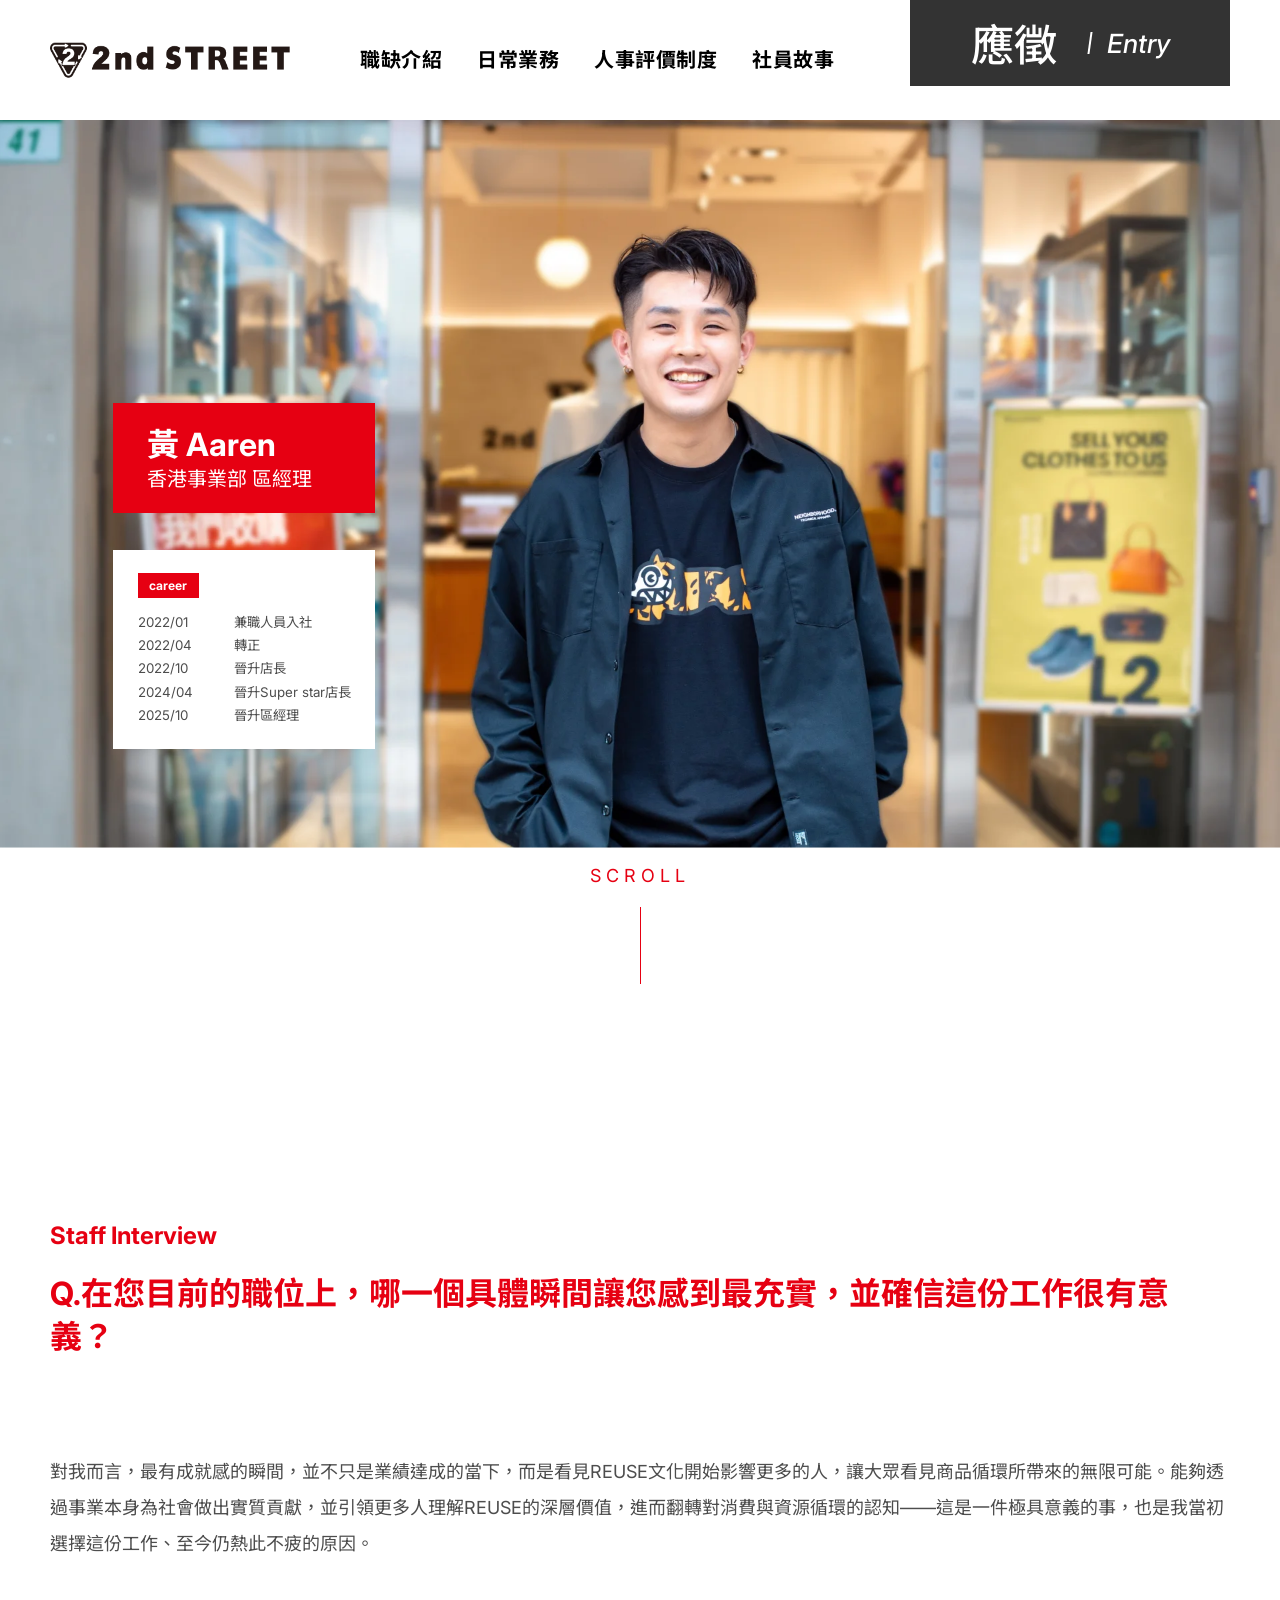
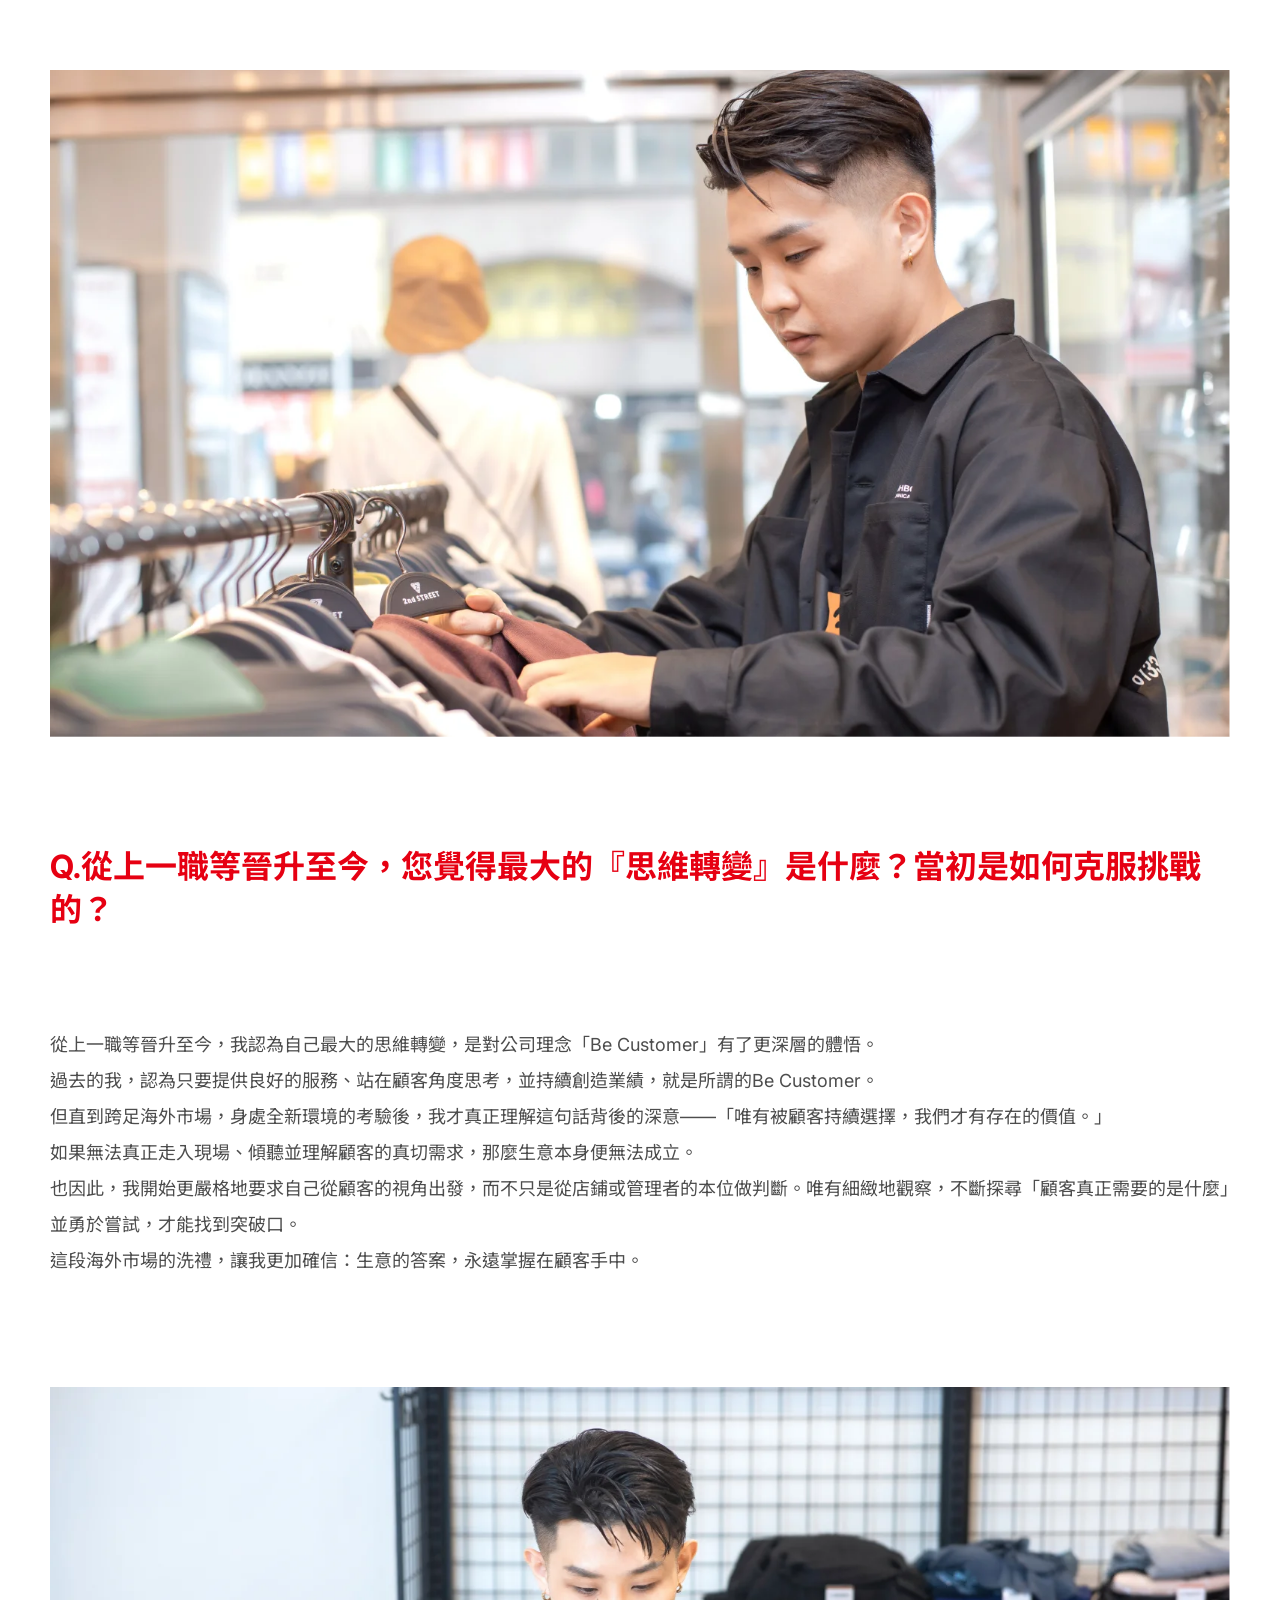
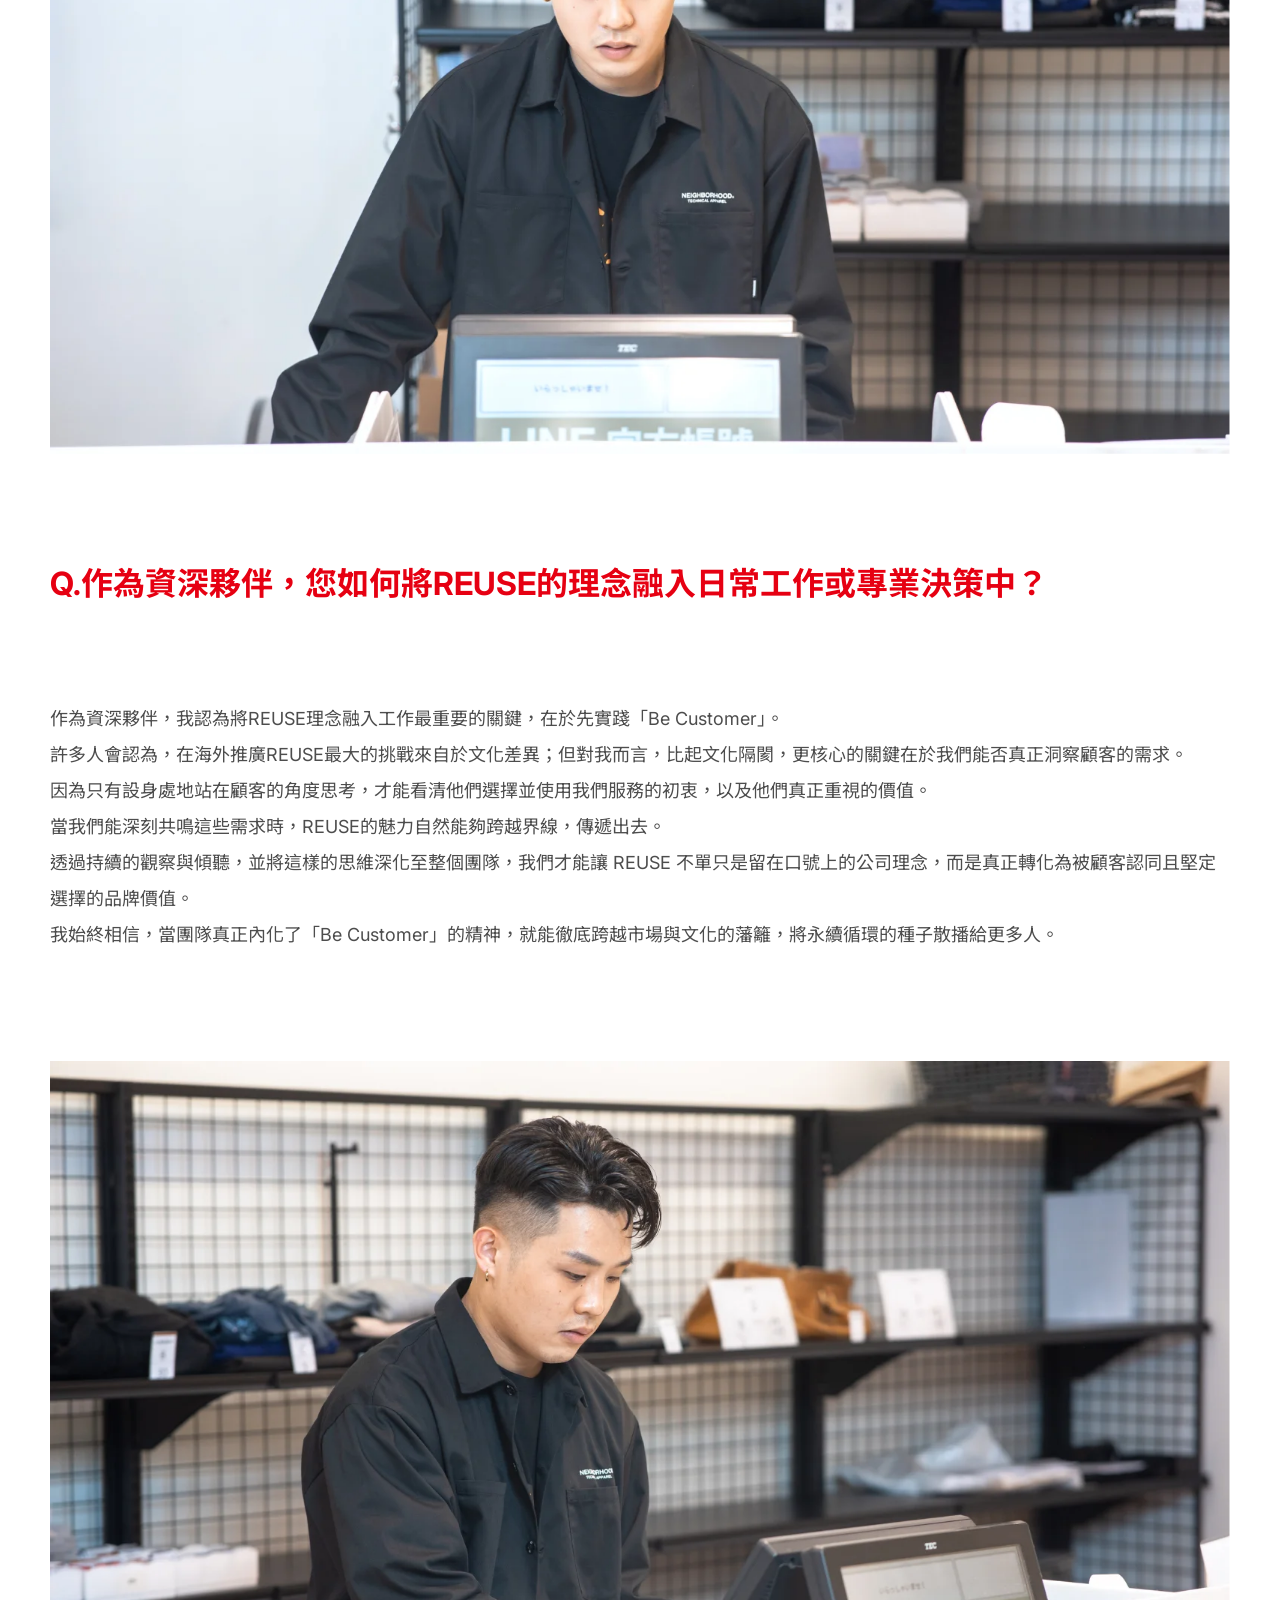
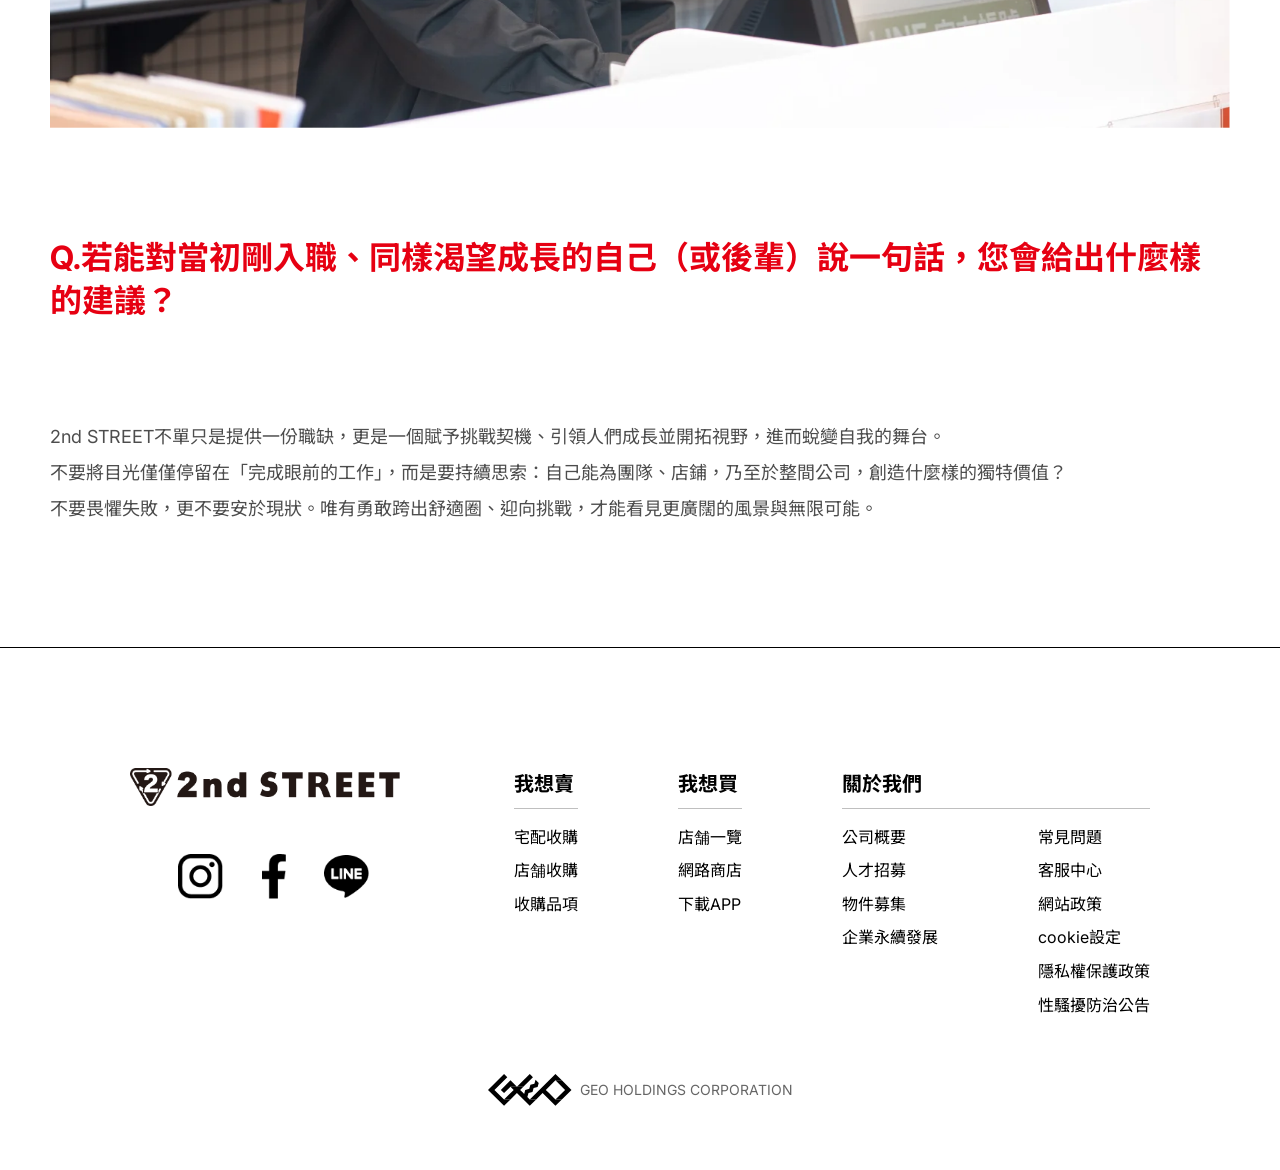
==== commit 39f344af: "feat: 全站字型改用 Noto Sans TC（英文 Inter），應徵鈕字級依設計調整 - 10 頁 head 合併載入 Inter + Noto Sans TC（權重 300/400/500/" ====
--- a/aaren.html
+++ b/aaren.html
@@ -9,12 +9,10 @@
 
     <title>社員故事 黃 Aaren - 2ndSTREET</title>
 
-    <!-- Google Fonts - Inter -->
+    <!-- CSS -->
     <link rel="preconnect" href="https://fonts.googleapis.com">
     <link rel="preconnect" href="https://fonts.gstatic.com" crossorigin>
-    <link href="https://fonts.googleapis.com/css2?family=Inter:wght@400;700&display=swap" rel="stylesheet">
-
-    <!-- CSS -->
+    <link href="https://fonts.googleapis.com/css2?family=Inter:wght@300;400;500;700;900&family=Noto+Sans+TC:wght@300;400;500;700;900&display=swap" rel="stylesheet">
     <link rel="stylesheet" href="css/style.css">
 
     <!-- Favicon -->
@@ -43,7 +41,7 @@
             </nav>
 
             <a href="https://www.104.com.tw/company/1a2x6bl42j" class="entry-btn" target="_blank" rel="noopener noreferrer" aria-label="應徵 Entry">
-                <span class="entry-btn__jp">應徵</span>
+                <span class="entry-btn__ch">應徵</span>
                 <span class="entry-btn__divider"></span>
                 <span class="entry-btn__en">Entry</span>
             </a>
--- a/css/style.css
+++ b/css/style.css
@@ -46,10 +46,11 @@
     --font-size-sm: 14px;
     --font-size-base: 16px;
     --font-size-lg: 20px;
-    --font-size-xl: 28px;
-    --font-size-2xl: 40px;
-    --font-size-3xl: 56px;
-    --font-family-base: -apple-system, BlinkMacSystemFont, "Segoe UI", "Noto Sans JP", "Noto Sans TC", sans-serif;
+    /* ponytail: 標題級距用 clamp 自適應，內文級（xs~lg）固定即可 */
+    --font-size-xl: clamp(20px, 3vw, 28px);
+    --font-size-2xl: clamp(28px, 4.5vw, 40px);
+    --font-size-3xl: clamp(32px, 6vw, 56px);
+    --font-family-base: "Inter", "Noto Sans TC", -apple-system, BlinkMacSystemFont, "Segoe UI", "Noto Sans JP", sans-serif;
     
     /* Shadows */
     --shadow-sm: 0 2px 4px rgba(0, 0, 0, 0.1);
@@ -122,7 +123,7 @@
 
 @media (min-width: 1024px) {
     .container {
-        width: 1180px;
+        width: min(1180px, 100%);
         padding: 0 var(--spacing-xl);
     }
 }
@@ -141,6 +142,7 @@
 }
 
 .header .container {
+    position: relative;
     display: flex;
     align-items: center;
     justify-content: space-between;
@@ -172,7 +174,7 @@
         position: relative;
         min-height: 0;
         padding: 0;
-        width: 1180px;
+        width: min(1180px, 100%);
         height: 100%;
         margin: 0 auto;
     }
@@ -182,12 +184,12 @@
         left: 0;
         top: 50%;
         transform: translateY(-50%);
-        max-width: 240px;
+        max-width: clamp(180px, 20vw, 240px);
     }
 
     .logo img {
         width: 100%;
-        max-width: 240px;
+        max-width: clamp(180px, 20vw, 240px);
         height: auto;
     }
 }
@@ -306,20 +308,22 @@
         transform: translateY(-50%);
         flex-direction: row;
         align-items: center;
-        gap: 35px;
+        /* 1024–1200px：隨視窗縮放，避免撞到右上角的應徵按鈕 */
+        gap: clamp(20px, 2.9vw, 35px);
         width: auto;
-        max-width: 530px;
+        max-width: clamp(360px, 44vw, 530px);
         height: auto;
         padding: 0;
         background: transparent;
         transition: none;
-        left: 310px;
+        left: clamp(215px, 25.8vw, 310px);
         overflow: hidden;
         box-shadow: none;
     }
 
     .nav-link {
-        font-size: 20px;
+        font-size: clamp(16px, 1.67vw, 20px);
+        white-space: nowrap;
         letter-spacing: 0.5px;
         line-height: 1.2;
         color: #000;
@@ -344,8 +348,8 @@
         display: flex;
         align-items: center;
         justify-content: center;
-        width: 300px;
-        height: 80px;
+        width: clamp(200px, 25vw, 495px);
+        height: clamp(60px, 6.7vw, 110px);
         background: var(--color-ink);
         color: var(--text-inverse);
         transition: background var(--transition-base);
@@ -355,27 +359,26 @@
         background: #1a1a1a;
     }
 
-    .entry-btn__jp {
-        font-family: "Yu Mincho", "Hiragino Mincho ProN", "Songti TC", "Noto Serif TC", serif;
-        font-size: 36px;
-        font-weight: 900;
-        font-style: italic;
+    .entry-btn__ch {
+        font-family: "Noto Sans TC", sans-serif;
+        font-size: min(3.375vw, 64.8px);
+        font-weight: 500;
         line-height: 1;
     }
 
     .entry-btn__divider {
         width: 2px;
-        height: 22px;
-        margin-left: 32px;
-        margin-right: 16px;
+        height: clamp(16px, 1.83vw, 22px);
+        margin-left: clamp(18px, 2.67vw, 32px);
+        margin-right: clamp(10px, 1.33vw, 16px);
         background: var(--text-inverse);
         opacity: 1;
         transform: skewX(-8deg);
     }
 
     .entry-btn__en {
-        font-size: 24px;
-        font-weight: 700;
+        font-size: min(2.0625vw, 39.6px);
+        font-weight: 500;
         font-style: italic;
         line-height: 1;
     }
@@ -436,13 +439,13 @@
 .footer-content {
     display: grid;
     gap: var(--spacing-lg);
-    margin-bottom: 80px;
+    margin-bottom: var(--spacing-lg);
 }
 
 /* 桌機：footer 內容區固定寬度 */
 @media (min-width: 1024px) {
     .footer .container {
-        width: 1180px;
+        width: min(1180px, 100%);
     }
 }
 
@@ -642,6 +645,53 @@
     transform: translateY(0) scale(1);
 }
 
+/* ========================================
+   About Section 動畫（參考 milkstar.jp BRAND CONCEPT）
+   ======================================== */
+/* 文字：上浮 60px + 淡入，緩起緩收、延遲 0.4s */
+.ms-fade {
+    opacity: 0;
+    transform: translateY(60px);
+    transition: opacity 1.2s cubic-bezier(.39, .575, .565, 1) .4s,
+                transform 1.2s cubic-bezier(.39, .575, .565, 1) .4s;
+}
+
+.ms-fade.is-visible {
+    opacity: 1;
+    transform: translateY(0);
+}
+
+/* 圖片：容器由下往上放大淡入，內圖放大後持續視差位移 */
+.ms-img {
+    overflow: hidden;
+    opacity: 0;
+    transform: translateY(50px) scale(0.9);
+    transition: opacity 1s ease-out,
+                transform 1s cubic-bezier(.39, .575, .565, 1);
+}
+
+.ms-img.is-visible {
+    opacity: 1;
+    transform: translateY(0) scale(1);
+}
+
+/* ponytail: scale 1.3 給上下各 15% 溢出，正好對應 data-speed 1.5 的 ±15% 位移上限 */
+.ms-img .parallax-image {
+    transform: translateY(var(--parallax-y)) scale(1.3);
+}
+
+/* 標題遮罩上浮，沿用 milkstar 的 1.3s 曲線；padding 避免底線被裁切 */
+.about-collage__title.title-rise {
+    padding-bottom: 0.5em;
+    /* 只需垂直裁切做浮升遮罩；水平放行，避免 nowrap 標題被切掉尾字 */
+    overflow: visible clip;
+}
+
+.about-collage__title.title-rise > span {
+    transition: transform 1.3s cubic-bezier(.39, .575, .565, 1),
+                opacity 1.3s cubic-bezier(.39, .575, .565, 1);
+}
+
 /* Parallax scroll effect */
 .parallax-image {
     --parallax-y: 0%;
@@ -901,7 +951,7 @@
 
 @media (min-width: 1024px) {
     .recruitment-highlight {
-        width: 1180px;
+        width: min(1180px, 100%);
         margin: 0 auto;
     }
 }
@@ -983,7 +1033,7 @@
 }
 
 .daily-photo-grid-section h2 {
-    font-size: 2.5rem;
+    font-size: clamp(28px, 4.5vw, 2.5rem);
     font-weight: 700;
     line-height: 1.2;
     color: var(--text-primary);
@@ -1303,7 +1353,7 @@
 }
 
 .benefit-icon {
-    font-size: 48px;
+    font-size: clamp(32px, 5vw, 48px);
     margin-bottom: var(--spacing-md);
 }
 
@@ -1736,7 +1786,7 @@
 
 @media (min-width: 1024px) {
     .deep-dive-title {
-        width: 1180px;
+        width: min(1180px, 100%);
         margin: 0 auto;
     }
 }
@@ -1746,13 +1796,13 @@
 }
 
 .deep-dive-title .section-title {
-    font-size: 58px;
+    font-size: clamp(32px, 6vw, 58px);
     font-weight: 700;
     margin: 0 0 var(--spacing-xs);
 }
 
 .deep-dive-title .section-subtitle {
-    font-size: 29px;
+    font-size: clamp(18px, 3vw, 29px);
     margin: 0;
 }
 
@@ -1763,7 +1813,7 @@
 
 @media (min-width: 1024px) {
     .deep-dive-images {
-        width: 1180px;
+        width: min(1180px, 100%);
         margin: 0 auto;
     }
 }
@@ -2028,13 +2078,13 @@
 }
 
 .staff-stories-section .section-title {
-    font-size: 60px;
+    font-size: clamp(32px, 6.2vw, 60px);
     font-weight: 700;
     margin: 0;
 }
 
 .staff-stories-section .section-subtitle {
-    font-size: 31px;
+    font-size: clamp(18px, 3.2vw, 31px);
 }
 
 .staff-grid {
@@ -2177,6 +2227,32 @@
     object-fit: contain;
 }
 
+@media (max-width: 768px) {
+    .footer-brand,
+    .footer-bottom {
+        text-align: center;
+    }
+
+    .footer-brand {
+        display: flex;
+        flex-direction: column;
+        align-items: center;
+    }
+
+    .footer-logo {
+        margin-bottom: var(--spacing-sm);
+    }
+
+    .footer-social {
+        margin-top: var(--spacing-md);
+        margin-left: 0;
+    }
+
+    .footer-bottom {
+        flex-direction: column;
+    }
+}
+
 .footer-social a:hover {
     transform: translateY(-2px);
 }
@@ -2193,6 +2269,36 @@
         gap: 100px; /* 欄位節距 ≈172px，貼近設計稿 ~180px */
         align-items: start;
     }
+}
+
+/* 平板（768–1199）：左 brand 置中、右側上為買/賣、下為關於我們 */
+@media (min-width: 768px) and (max-width: 1199px) {
+    .footer-content {
+        grid-template-columns: auto 1fr;
+        align-items: center;
+    }
+
+    .footer-brand {
+        display: flex;
+        flex-direction: column;
+        align-items: center;
+        justify-content: center;
+        height: 100%;
+    }
+
+    .footer-social {
+        margin-left: 0;
+    }
+
+    .footer-grid {
+        grid-template-columns: repeat(2, 1fr);
+        gap: var(--spacing-lg);
+    }
+
+    .footer-column--about {
+        grid-column: 1 / -1;
+    }
+
 }
 
 .footer-column {
@@ -2230,6 +2336,14 @@
 
     .footer-links-grid li:nth-child(5) {
         grid-row: 1;
+    }
+}
+
+/* 平板（768–1199）：關於我們的第二列軌道對齊上排的「我想買」 */
+@media (min-width: 768px) and (max-width: 1199px) {
+    .footer-links-grid {
+        grid-template-columns: repeat(2, 1fr);
+        column-gap: var(--spacing-lg);
     }
 }
 
@@ -2614,7 +2728,7 @@
     padding: 0.75cqw 1.6cqw;
     background: var(--color-secondary);
     color: var(--text-inverse);
-    font-size: 42px;
+    font-size: max(14px, min(2.2cqw, 42px));
     font-weight: 700;
     line-height: 1;
     white-space: nowrap;
@@ -3332,6 +3446,14 @@
     width: 100%;
     max-width: 1180px;
     margin: 0;
+    /* <1024px：與上方問答內容拉開距離 */
+    padding-top: var(--spacing-lg);
+}
+
+@media (min-width: 1024px) {
+    .story-figure {
+        padding-top: 0;
+    }
 }
 
 .story-figure img {
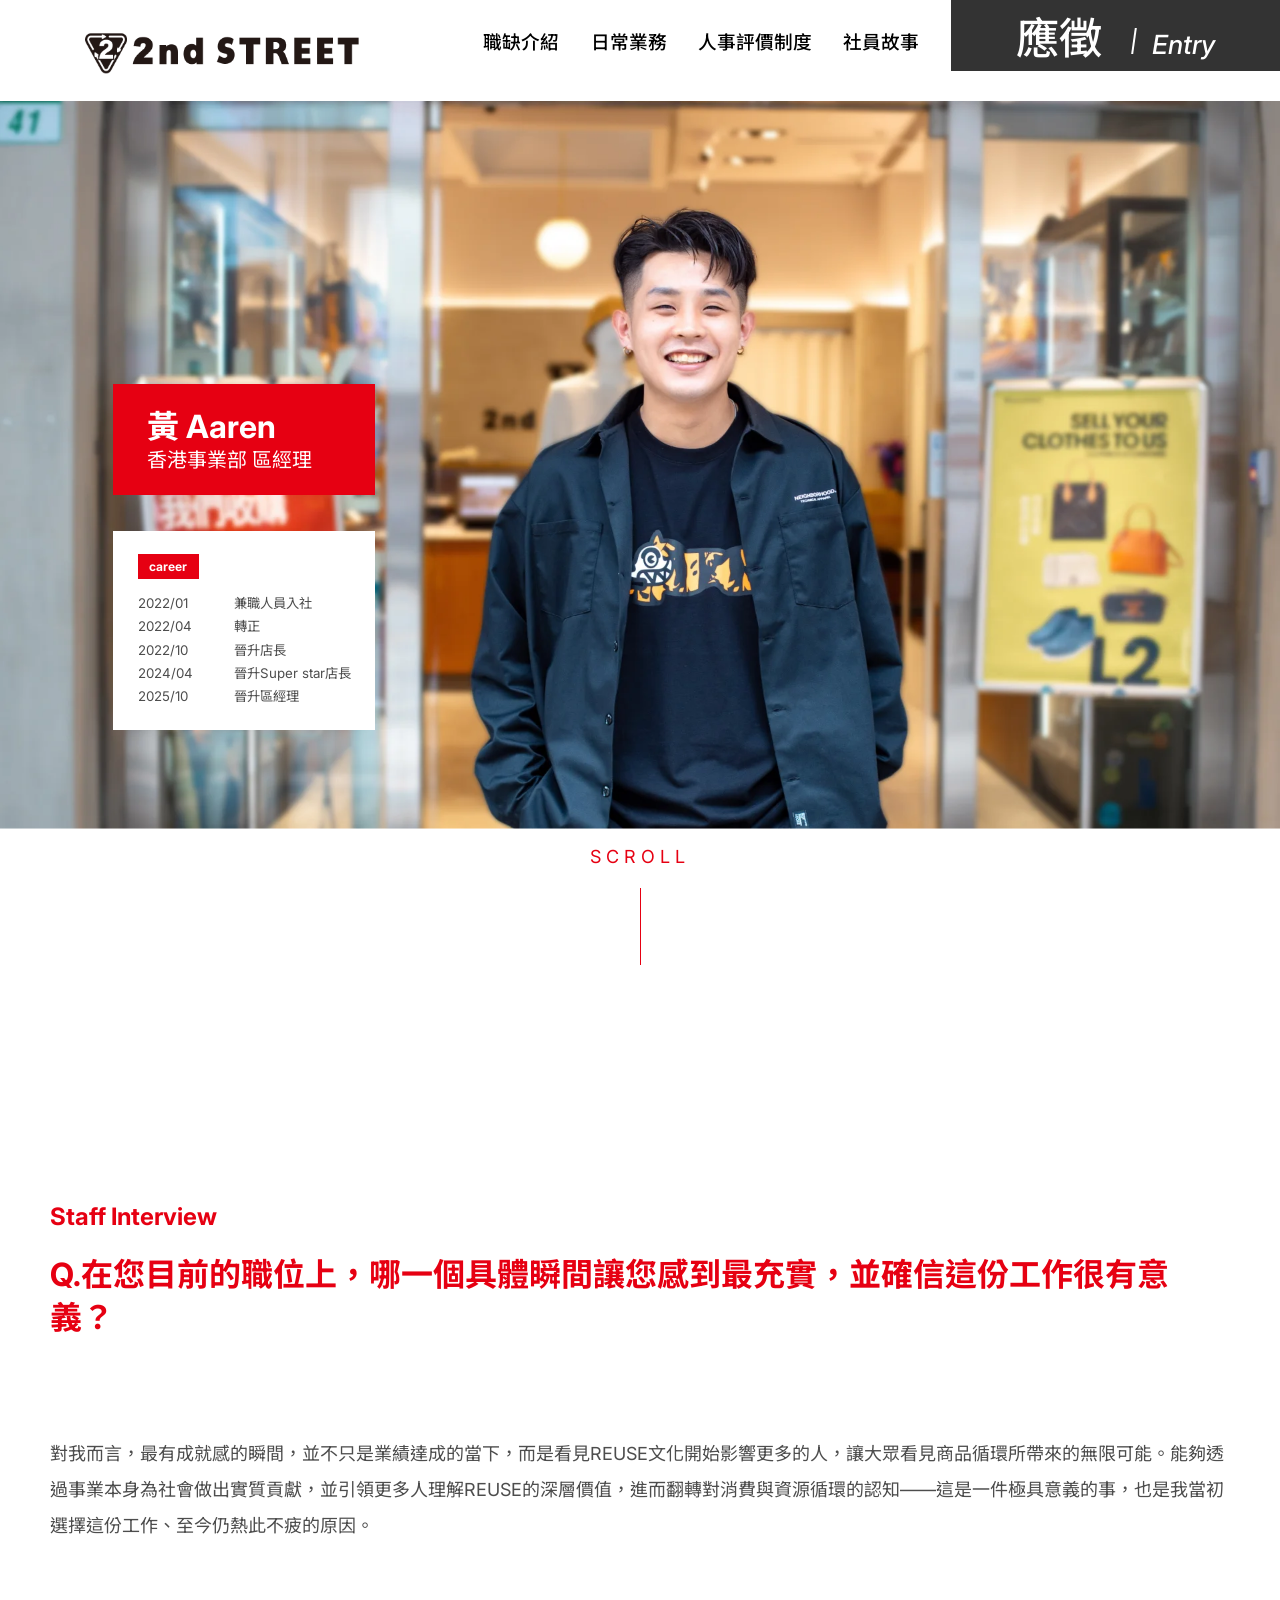
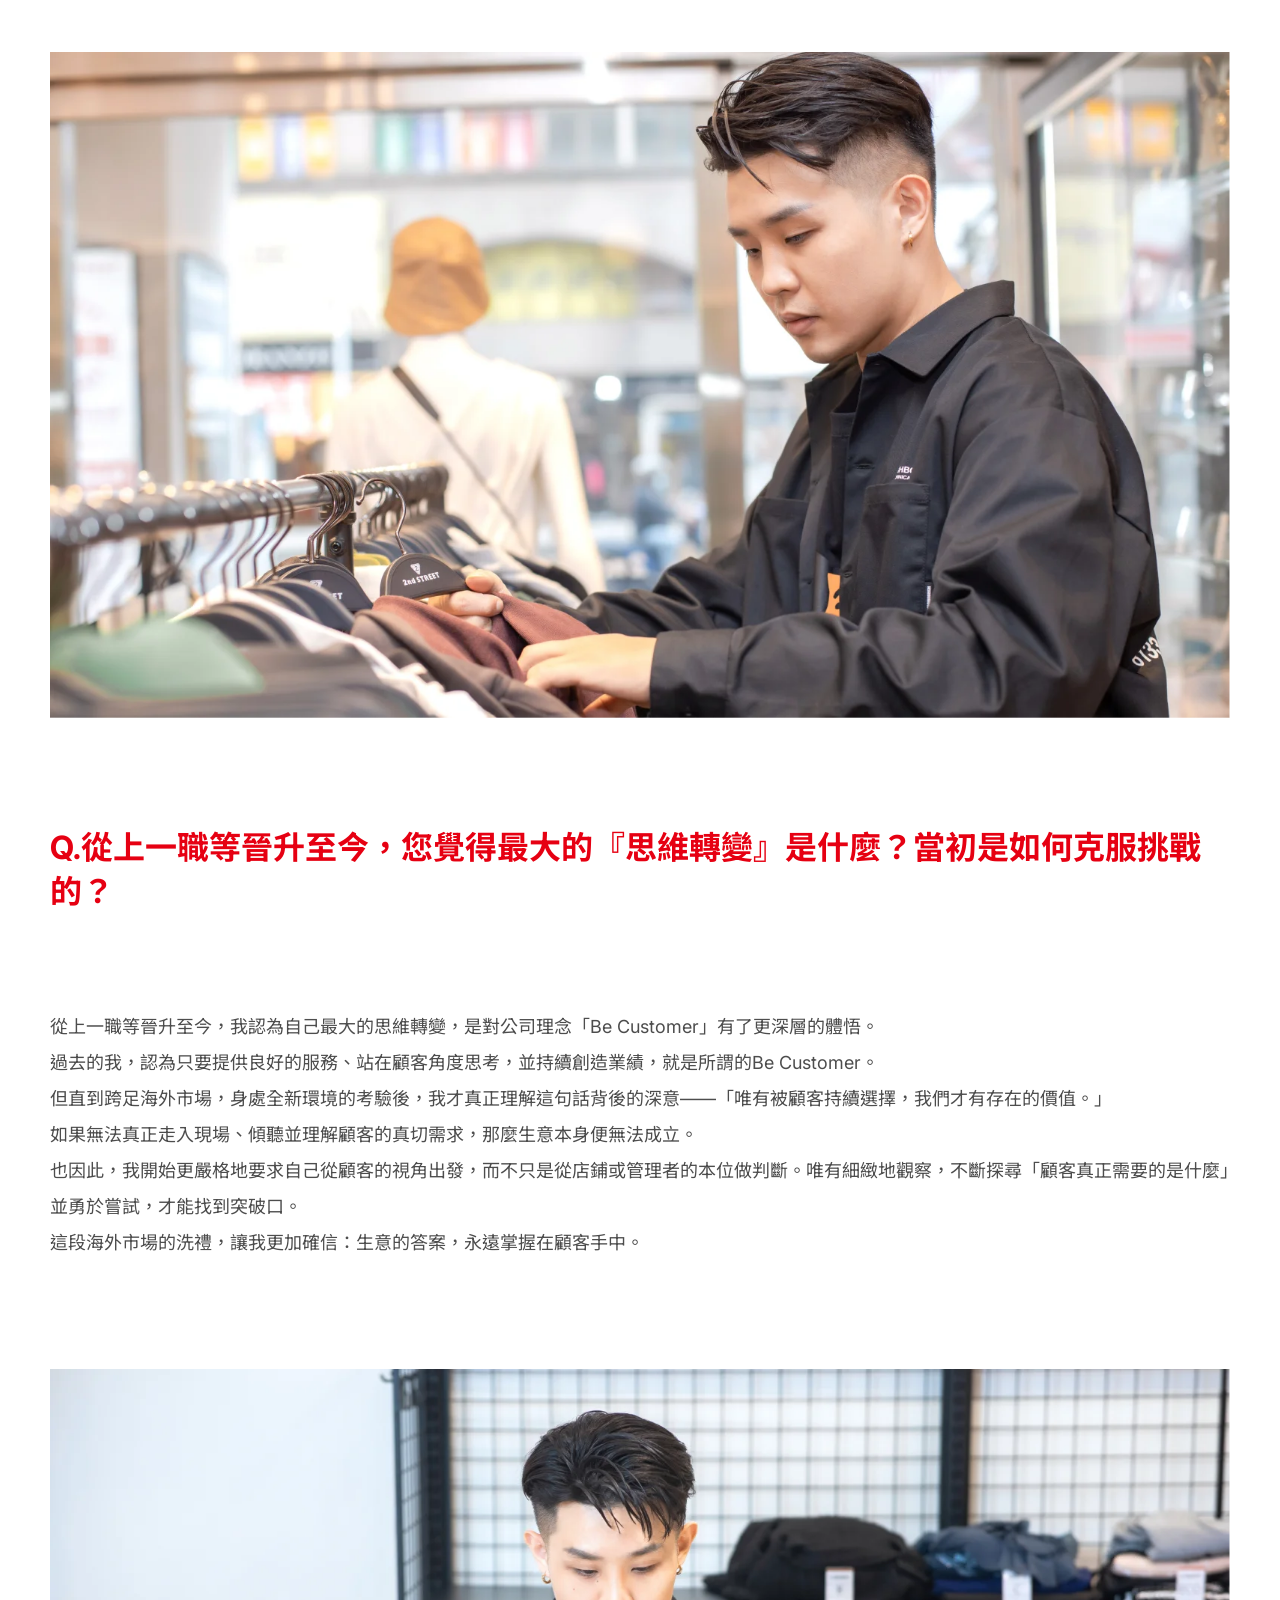
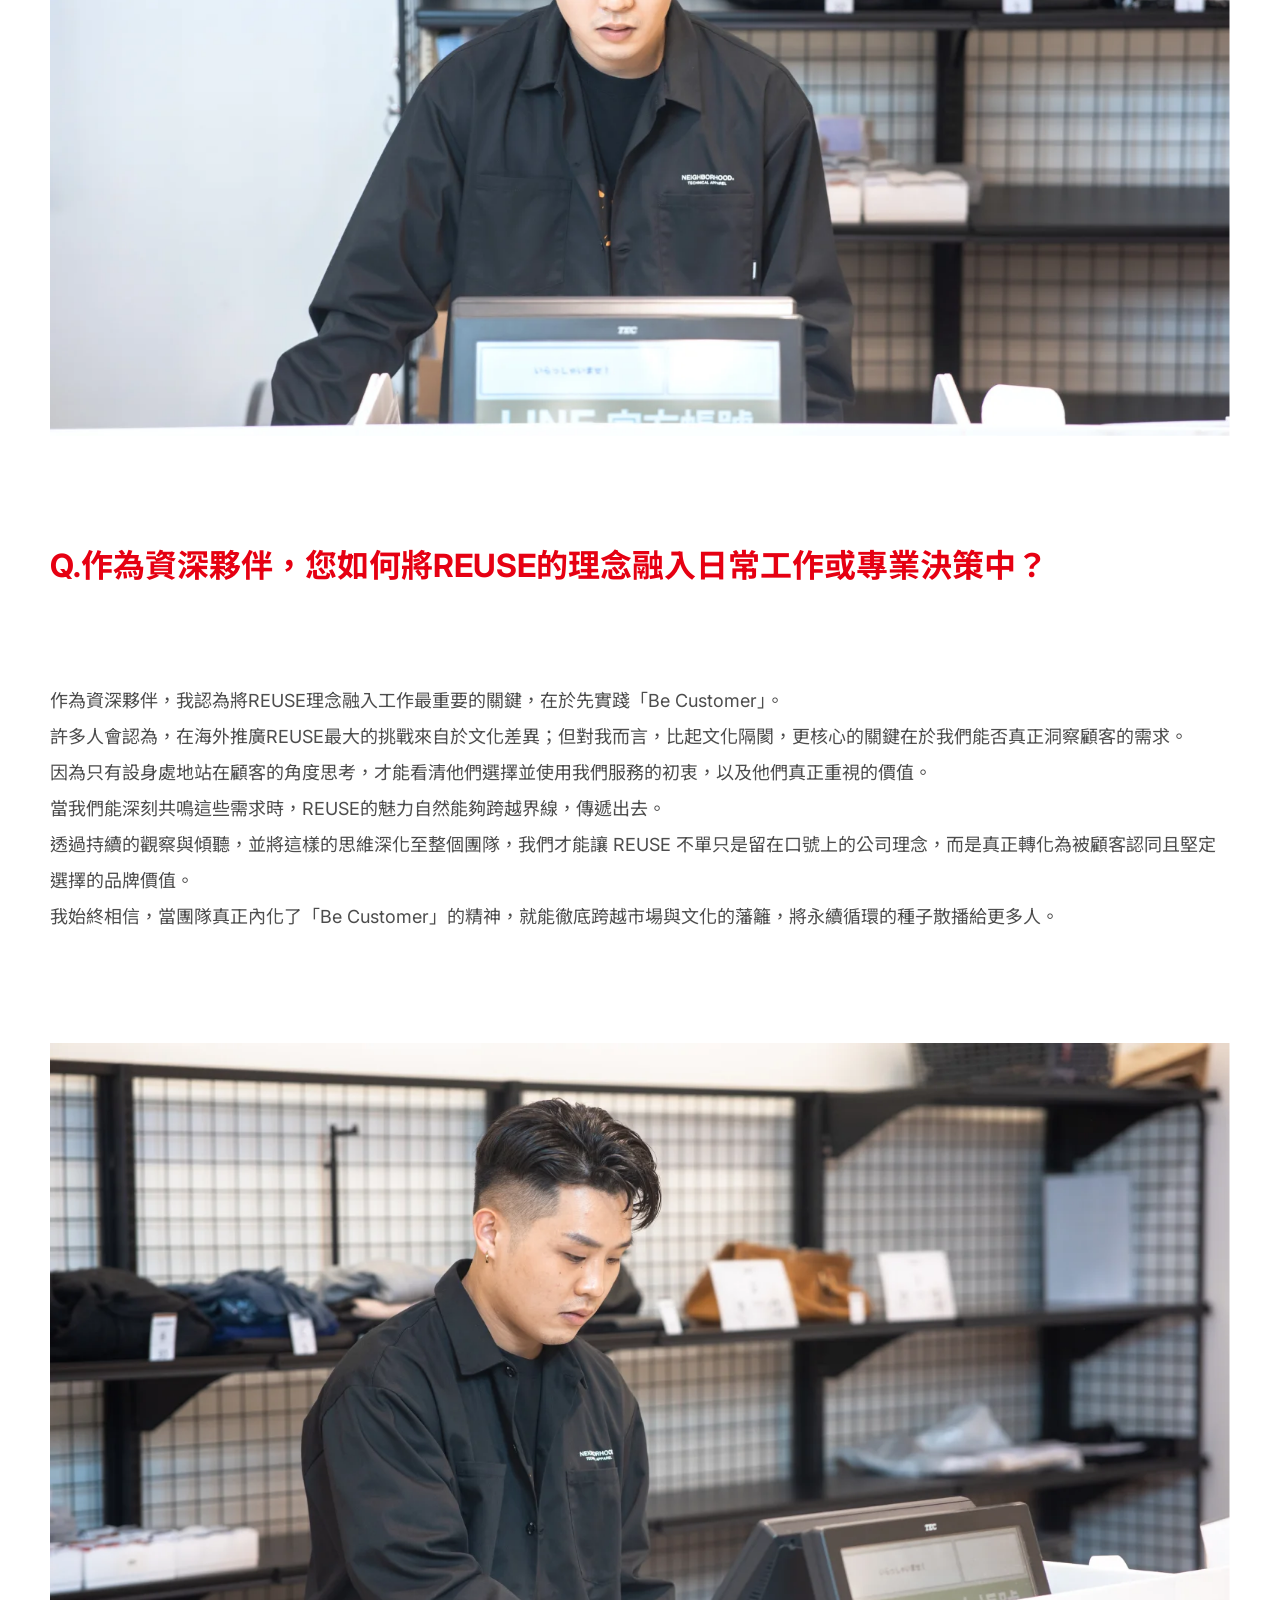
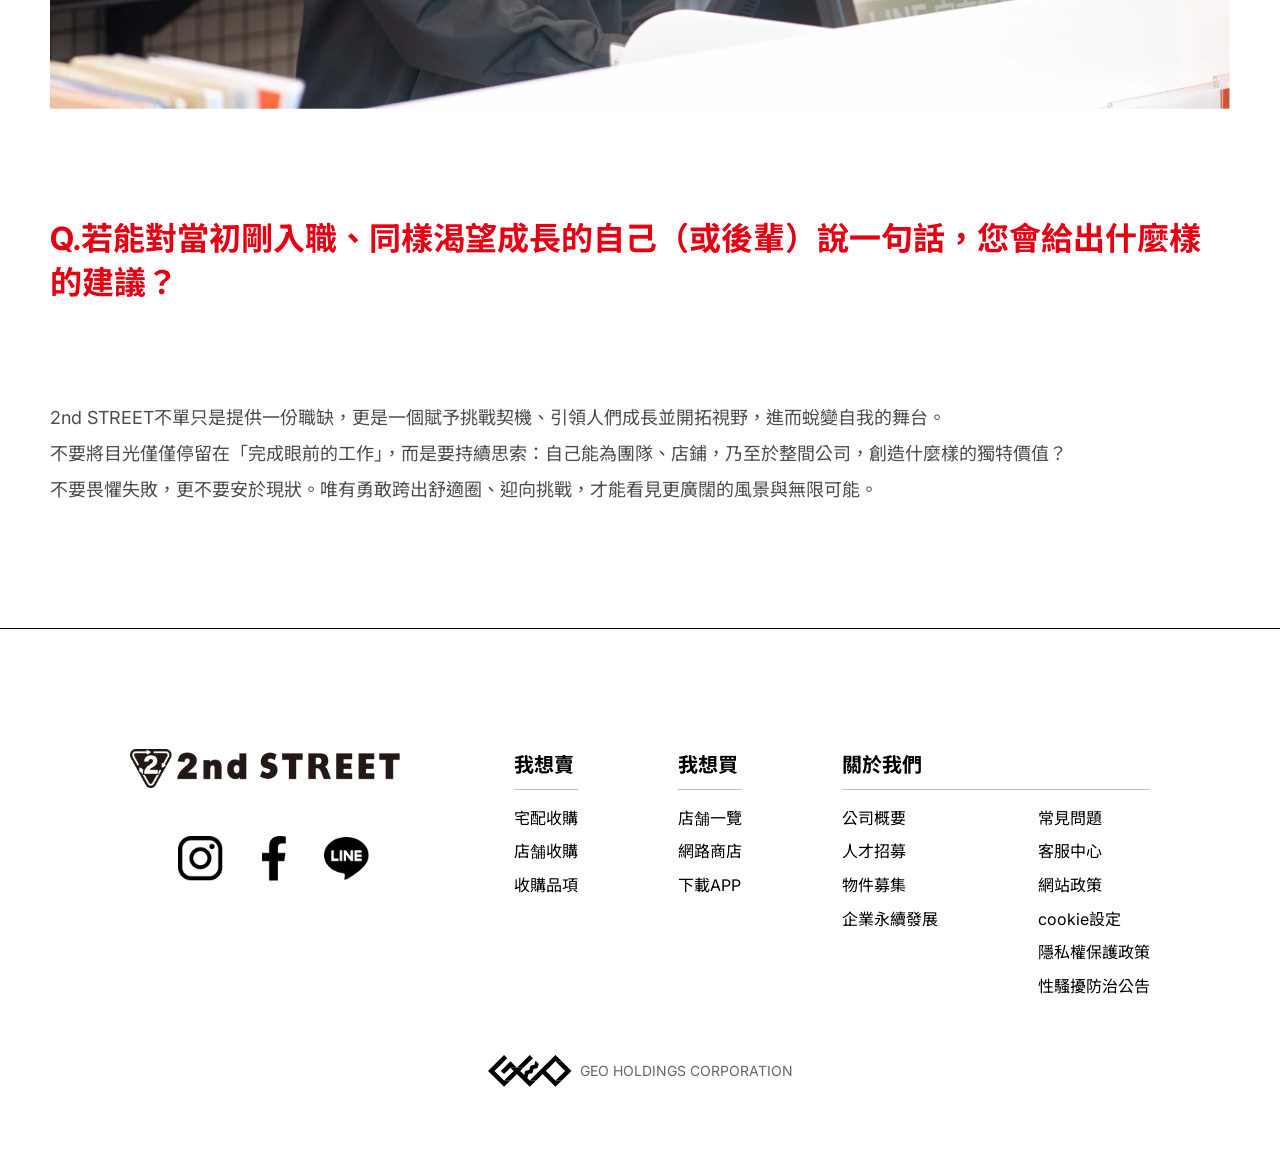
==== commit 8d18cfbc: "feat: 行動版待辦三項——stories 箭頭膠囊改為卡片連結（照片停用）、選單社群圖示改可點連結、選單開啟鎖背景捲動 Co-Authored-By: Claude Fable 5 <norepl" ====
--- a/aaren.html
+++ b/aaren.html
@@ -37,7 +37,18 @@
                 <a href="daily-work.html" class="nav-link">日常業務</a>
                 <a href="evaluation.html" class="nav-link">人事評價制度</a>
                 <a href="stories.html" class="nav-link">社員故事</a>
-                <a href="recruit.html" class="nav-link nav-menu__entry">應徵｜Entry</a>
+                <a href="https://www.104.com.tw/company/1a2x6bl42j" class="nav-link nav-menu__entry" target="_blank" rel="noopener noreferrer">應徵｜Entry</a>
+                <div class="nav-menu__social">
+                    <a href="https://www.instagram.com/2ndstreet_taiwan/" aria-label="Instagram" target="_blank" rel="noopener noreferrer">
+                        <img src="assets/images/social/ig.png" alt="Instagram" width="55" height="55" loading="lazy">
+                    </a>
+                    <a href="https://www.facebook.com/2ndSTREET.TAIWAN/" aria-label="Facebook" target="_blank" rel="noopener noreferrer">
+                        <img src="assets/images/social/fb.png" alt="Facebook" height="55" loading="lazy">
+                    </a>
+                    <a href="https://page.line.me/062zihqb?openQrModal=true" aria-label="LINE" target="_blank" rel="noopener noreferrer">
+                        <img src="assets/images/social/line.png" alt="LINE" width="55" height="55" loading="lazy">
+                    </a>
+                </div>
             </nav>
 
             <a href="https://www.104.com.tw/company/1a2x6bl42j" class="entry-btn" target="_blank" rel="noopener noreferrer" aria-label="應徵 Entry">
--- a/css/style.css
+++ b/css/style.css
@@ -166,7 +166,8 @@
 /* 桌機版（≥1024px）：依 1920 設計稿等比呈現（1px = 100/1920 vw） */
 @media (min-width: 1024px) {
     .header {
-        height: 120px;
+        /* 設計稿白帶總高 152：應徵鈕高 106＋鈕下留白 46（首圖緊貼 header） */
+        height: min(7.9167vw, 152px);
         box-shadow: none;
     }
 
@@ -174,22 +175,23 @@
         position: relative;
         min-height: 0;
         padding: 0;
-        width: min(1180px, 100%);
+        width: 100%;
+        max-width: none;
         height: 100%;
-        margin: 0 auto;
+        margin: 0;
     }
 
     .logo {
         position: absolute;
-        left: 0;
-        top: 50%;
+        left: min(6.6667vw, 128px);
+        top: min(4.1667vw, 80px);
         transform: translateY(-50%);
-        max-width: clamp(180px, 20vw, 240px);
+        max-width: min(21.3542vw, 410px);
     }
 
     .logo img {
         width: 100%;
-        max-width: clamp(180px, 20vw, 240px);
+        max-width: min(21.3542vw, 410px);
         height: auto;
     }
 }
@@ -304,27 +306,27 @@
     .nav-menu {
         display: flex;
         position: absolute;
-        top: 50%;
+        top: min(3.3333vw, 64px);
         transform: translateY(-50%);
         flex-direction: row;
         align-items: center;
-        /* 1024–1200px：隨視窗縮放，避免撞到右上角的應徵按鈕 */
-        gap: clamp(20px, 2.9vw, 35px);
+        gap: min(2.4479vw, 47px);
         width: auto;
-        max-width: clamp(360px, 44vw, 530px);
+        max-width: none;
         height: auto;
         padding: 0;
         background: transparent;
         transition: none;
-        left: clamp(215px, 25.8vw, 310px);
-        overflow: hidden;
+        /* 最後一項右緣距應徵鈕左緣 47px（1920-1379=541） */
+        right: min(28.1771vw, 541px);
         box-shadow: none;
     }
 
     .nav-link {
-        font-size: clamp(16px, 1.67vw, 20px);
+        font-size: min(1.4583vw, 28px);
+        font-weight: 500;
         white-space: nowrap;
-        letter-spacing: 0.5px;
+        letter-spacing: 0;
         line-height: 1.2;
         color: #000;
         padding: 0;
@@ -348,8 +350,8 @@
         display: flex;
         align-items: center;
         justify-content: center;
-        width: clamp(200px, 25vw, 495px);
-        height: clamp(60px, 6.7vw, 110px);
+        width: min(25.7292vw, 494px);
+        height: min(5.5208vw, 106px);
         background: var(--color-ink);
         color: var(--text-inverse);
         transition: background var(--transition-base);
@@ -367,16 +369,21 @@
     }
 
     .entry-btn__divider {
+        position: relative;
+        top: min(0.4167vw, 8px);
         width: 2px;
-        height: clamp(16px, 1.83vw, 22px);
-        margin-left: clamp(18px, 2.67vw, 32px);
-        margin-right: clamp(10px, 1.33vw, 16px);
+        height: min(2.0313vw, 39px);
+        margin-left: min(2.3958vw, 46px);
+        margin-right: min(1.3542vw, 26px);
         background: var(--text-inverse);
         opacity: 1;
         transform: skewX(-8deg);
     }
 
     .entry-btn__en {
+        /* 與「應徵」基線對齊（設計稿非垂直置中） */
+        position: relative;
+        top: min(0.6771vw, 13px);
         font-size: min(2.0625vw, 39.6px);
         font-weight: 500;
         font-style: italic;
@@ -1553,6 +1560,11 @@
         font-size: min(3.2vw, 61.44px);
         margin-bottom: 0;
         white-space: nowrap;
+        /* Inter 讓整行比容器寬（1920 實寬 ~1372 > 1020）：
+           以自身寬度對父層中心置中，溢出才會左右對稱 */
+        width: max-content;
+        margin-left: 50%;
+        transform: translateX(-50%);
     }
 }
 
@@ -2803,15 +2815,15 @@
 
     .eval-part-time .highlight-line {
         height: 190px;
-        margin: 471px auto 40px;
+        margin: 350px auto 40px;
     }
 
     .eval-part-time .eval-section-header {
-        margin-bottom: 130px;
+        margin-bottom: 318px;
     }
 
     .eval-full-time {
-        padding-top: 345px;
+        padding-top: 278px;
     }
 
     .eval-full-time .eval-section-header {
@@ -3490,3 +3502,1349 @@
         line-height: 2;
     }
 }
+
+/* ============================================================
+   Mobile (<=1023px) — 700px 設計稿實作；body zoom = 寬/700 等比縮放
+   ============================================================ */
+/* ======== Mobile <=1023px: 共用元件（header／行動版選單／footer） ========
+   量測基準：手機版 w700 設計稿（3x 匯出 ÷3）；zoom 架構下版面恆為 700 CSS px 寬 */
+@media (max-width: 1023px) {
+
+    /* ---------- Header（設計稿：白帶高 105、logo 375×54 置中、漢堡 45×36 右緣距 39） ---------- */
+    .header {
+        box-shadow: none;
+    }
+
+    .header .container {
+        max-width: none;
+        height: 105px;
+        padding: 0;
+    }
+
+    .logo {
+        position: absolute;
+        left: 50%;
+        top: 50%;
+        transform: translate(-50%, -50%);
+        max-width: 375px;
+    }
+
+    .logo img {
+        width: 375px;
+        max-width: 375px;
+    }
+
+    .menu-toggle {
+        position: absolute;
+        right: 39px;
+        top: 50%;
+        transform: translateY(-50%);
+        gap: 9px;
+        padding: 0;
+    }
+
+    .menu-toggle span {
+        width: 45px;
+        height: 6px;
+        background: var(--color-gray-dark);
+    }
+
+    /* 漢堡 → X：線距 15px（6 高 + 9 gap），位移 15/√2 ≈ 10.5px */
+    .menu-toggle.active span:nth-child(1) {
+        transform: rotate(45deg) translate(10.5px, 10.5px);
+    }
+
+    .menu-toggle.active span:nth-child(3) {
+        transform: rotate(-45deg) translate(10.5px, -10.5px);
+    }
+
+    /* 選單面板是 .header 的子元素：logo 與漢堡鈕要壓在面板之上（flex item 可直接吃 z-index） */
+    .logo,
+    .menu-toggle {
+        z-index: 1010;
+    }
+
+    /* ---------- 行動版選單（全螢幕白面板，滑入；高度由 inset 決定，禁 vh） ---------- */
+    .nav-menu {
+        display: flex;
+        position: fixed;
+        top: 0;
+        bottom: 0;
+        right: -100%;
+        width: 100%;
+        max-width: none;
+        height: auto;
+        gap: 0;
+        /* 首項文字 ink 頂 = 設計 203（含 header 105）→ 203 − 30(item pad) − 4(行高留白) */
+        padding: 169px 65px 55px;
+        box-shadow: none;
+    }
+
+    .nav-link {
+        font-size: 28px;
+        font-weight: 500;
+        line-height: 1.2;
+        color: #1a1a1a;
+        padding: 30px 0 32px 23px;
+    }
+
+    /* 前三項之後有分隔線（社員故事後無） */
+    .nav-menu .nav-link:nth-child(-n+3) {
+        border-bottom: 2px solid #b3b3b3;
+    }
+
+    /* 應徵｜Entry：深灰大鈕（570×108）。markup 為純文字，改以偽元素分段呈現字級 */
+    .nav-menu__entry {
+        display: flex;
+        align-items: center;
+        justify-content: center;
+        height: 108px;
+        margin-top: 6px;
+        padding: 0;
+        background: var(--color-ink);
+        color: var(--text-inverse);
+        font-size: 0; /* 隱藏原始文字（仍供螢幕閱讀器朗讀） */
+        border-bottom: none;
+    }
+
+    .nav-menu__entry::before {
+        content: '應徵';
+        font-family: "Noto Sans TC", sans-serif;
+        font-size: 64px;
+        font-weight: 500;
+        font-style: italic;
+        line-height: 1;
+        color: var(--text-inverse);
+    }
+
+    /* 蓋掉 .nav-link::after 的 hover 底線樣式，改作「| Entry」段 */
+    .nav-menu__entry::after {
+        /* \00a0 後接空白作為 escape 終止符（E 是十六進位字元，直接相連會被吃進 escape） */
+        content: '|\00a0\00a0 Entry';
+        position: relative;
+        top: 8px;
+        bottom: auto;
+        left: auto;
+        width: auto;
+        height: auto;
+        background: none;
+        margin-left: 42px;
+        font-size: 40px;
+        font-weight: 500;
+        font-style: italic;
+        line-height: 1;
+        color: var(--text-inverse);
+    }
+
+    .nav-menu__entry:hover::after {
+        width: auto;
+    }
+
+    /* 選單底部社群圖示（markup 無此元素，以裝飾性背景呈現；可點擊版本在 footer） */
+    .nav-menu__social {
+        display: flex;
+        justify-content: center;
+        align-items: center;
+        gap: 40px;
+        margin-top: 59px;
+        border-bottom: none;
+    }
+
+    .nav-menu__social a {
+        display: flex;
+        align-items: center;
+    }
+
+    .nav-menu__social img {
+        height: 55px;
+        width: auto;
+    }
+
+    /* 面板全螢幕不透明，遮罩不需要（其 vh 定位在 zoom 下會錯位） */
+    .menu-overlay,
+    .menu-overlay.active {
+        display: none;
+    }
+
+    /* ---------- Footer（設計稿：上緣黑線、logo/社群置中、賣買雙欄、關於我們整寬） ---------- */
+    .footer {
+        padding: 84px 0 119px;
+    }
+
+    .footer .container {
+        max-width: none;
+        padding: 0;
+    }
+
+    .footer-content {
+        display: block;
+        margin-bottom: 0;
+    }
+
+    .footer-brand {
+        display: flex;
+        flex-direction: column;
+        align-items: center;
+        height: auto;
+        text-align: center;
+    }
+
+    .footer-logo {
+        width: 241px;
+        max-width: 241px;
+        margin-bottom: 0;
+    }
+
+    .footer-social {
+        gap: 30px;
+        margin: 46px 0 0;
+    }
+
+    .footer-social a img {
+        width: auto;
+        height: 42px;
+    }
+
+    /* 我想賣／我想買：兩欄各 134 寬、欄距 95、整組置中；關於我們跨整寬（363） */
+    .footer-grid {
+        display: grid;
+        grid-template-columns: 134px 134px;
+        gap: 74px 95px;
+        justify-content: center;
+        align-items: start;
+        margin-top: 112px;
+    }
+
+    .footer-column--about {
+        grid-column: 1 / -1;
+    }
+
+    .footer-column h4 {
+        font-size: 32px;
+        font-weight: 700;
+        line-height: 1.2;
+        min-height: 0;
+        margin-bottom: 16px;
+        padding-bottom: 6px;
+        border-bottom: 1px solid #000;
+    }
+
+    .footer-column ul {
+        padding-left: 17px;
+    }
+
+    .footer-column li {
+        margin-bottom: 20px;
+    }
+
+    .footer-column a {
+        font-size: 24px;
+        line-height: 1.5;
+    }
+
+    /* 關於我們連結：左欄 4 項、右欄 6 項（右欄軌道起點 = 左緣 + 203）
+       右欄用 max-content 讓「隱私權保護政策」等 7 字項目單行不折 */
+    .footer-links-grid {
+        display: grid;
+        grid-template-columns: 203px max-content;
+        grid-auto-flow: column;
+        column-gap: 0;
+        padding-left: 7px;
+    }
+
+    .footer-links-grid li:nth-child(-n+4) {
+        grid-column: 1;
+    }
+
+    .footer-links-grid li:nth-child(n+5) {
+        grid-column: 2;
+    }
+
+    .footer-links-grid li:nth-child(5) {
+        grid-row: 1;
+    }
+
+    .footer-bottom {
+        flex-direction: row;
+        gap: 12px;
+        margin-top: 148px;
+    }
+
+    .geo-logo {
+        width: 91px;
+    }
+
+    .footer-bottom p {
+        font-size: 12px;
+        color: var(--text-primary);
+    }
+}
+
+/* ======== Mobile <=1023px: 日常業務 daily-work ======== */
+@media (max-width: 1023px) {
+    /* ---- Hero（滿版 700x433）---- */
+    .hero-image {
+        aspect-ratio: 700 / 433;
+    }
+
+    /* ---- Scroll Indicator ---- */
+    .hero-indicator {
+        margin: 20px auto 0;
+        padding: 0;
+        gap: 15px;
+    }
+
+    .scroll-text {
+        font-size: 16px;
+        letter-spacing: 4px;
+    }
+
+    .scroll-line {
+        width: 2px;
+        height: 58px;
+    }
+
+    /* ---- Vision（願景標語）---- */
+    .daily-vision {
+        padding: 107px 25px 0;
+    }
+
+    .daily-vision__title {
+        font-size: 44px;
+        line-height: 1.5;
+    }
+
+    .daily-vision__subtitle {
+        max-width: none;
+        margin-top: 46px;
+        font-size: 24px;
+        line-height: 2;
+    }
+
+    .daily-vision__divider {
+        width: 2px;
+        height: 130px;
+        margin-top: 173px;
+    }
+
+    /* ---- Category（關於販售 / 收購 / 賣場）---- */
+    .daily-category {
+        margin-top: 168px;
+    }
+
+    .daily-category--first {
+        margin-top: 25px;
+    }
+
+    .daily-category:last-of-type {
+        padding-bottom: 150px;
+    }
+
+    .daily-category__header {
+        margin-bottom: 62px;
+    }
+
+    .daily-category__title {
+        font-size: 44px;
+        line-height: 1.3;
+        margin: 0 0 6px;
+    }
+
+    .daily-category__subtitle {
+        font-size: 24px;
+        line-height: 1.4;
+        font-weight: 700;
+    }
+
+    /* ---- Job Block（滿版圖 + 置中文字）---- */
+    .daily-job {
+        max-width: none;
+        padding: 0;
+    }
+
+    .daily-job + .daily-job {
+        margin-top: 46px;
+    }
+
+    .daily-job__figure {
+        aspect-ratio: 700 / 573;
+    }
+
+    /* 標籤：置中、貼近圖片下緣 */
+    .daily-job__label {
+        left: 50%;
+        transform: translateX(-50%);
+        bottom: 40px;
+        gap: 14px;
+        padding: 18px 40px;
+        border-width: 2px;
+        white-space: nowrap;
+    }
+
+    .daily-job__label-jp {
+        font-size: 36px;
+        line-height: 1;
+        letter-spacing: 2px;
+    }
+
+    .daily-job__label-en {
+        font-size: 24px;
+        font-weight: 700;
+    }
+
+    .daily-job__body {
+        margin-top: 49px;
+        padding: 0 25px;
+    }
+
+    .daily-job__heading {
+        font-size: 36px;
+        line-height: 1.3;
+        margin-bottom: 26px;
+    }
+
+    .daily-job__desc {
+        font-size: 24px;
+        line-height: 2;
+    }
+}
+
+/* 行動版專用換行點（桌機隱藏） */
+@media (min-width: 1024px) {
+    .m-br {
+        display: none;
+    }
+}
+
+/* ======== Mobile <=1023px: 人事評價制度 evaluation.html ======== */
+/* 設計稿：手機版w700-o_人事評價制度 1.png（3x，700 設計 px 寬），
+   body zoom 縮放架構下直接寫設計稿絕對 px 值 */
+@media (max-width: 1023px) {
+    /* --- Hero（僅作用於本頁：hero--eval 修飾類） --- */
+    .hero--eval {
+        padding: 0;
+    }
+
+    .hero--eval .hero-image {
+        height: 426px; /* 設計稿 hero 700x426，object-fit cover 裁切 */
+    }
+
+    /* --- Scroll indicator（hero 正下方） --- */
+    .hero--eval + .hero-indicator {
+        gap: 14px;
+        padding: 14px 0 0;
+    }
+
+    .hero--eval + .hero-indicator .scroll-text {
+        font-size: 18px;
+        letter-spacing: 4px;
+    }
+
+    .hero--eval + .hero-indicator .scroll-line {
+        width: 2px;
+        height: 58px;
+    }
+
+    /* --- Intro（尋找與我們相同頻率的你） --- */
+    .eval-intro {
+        padding: 104px 24px 0;
+    }
+
+    .eval-intro__heading {
+        font-size: 44px;
+        line-height: 1.3;
+        margin: 0 0 48px;
+    }
+
+    .eval-intro__text p {
+        font-size: 24px;
+        line-height: 2;
+        margin: 0;
+    }
+
+    /* --- 兼職人員 section --- */
+    .eval-part-time {
+        padding: 0;
+    }
+
+    .eval-part-time .highlight-line {
+        width: 2px;
+        height: 130px;
+        margin: 170px auto 24px;
+    }
+
+    /* --- Section header（中文標題 + 紅色英文副標） --- */
+    .eval-section-header {
+        padding: 0 24px;
+        margin-bottom: 64px;
+    }
+
+    .eval-section-header__title {
+        font-size: 44px;
+    }
+
+    .eval-section-header__subtitle {
+        font-size: 20px;
+        margin-top: 10px;
+    }
+
+    /* --- Track 共通：改為流式排版，紅 tag 疊在左上角 --- */
+    .eval-track {
+        aspect-ratio: auto;
+        max-width: none;
+    }
+
+    .eval-track__tag {
+        left: 34px;
+        top: 0;
+        padding: 6px 14px;
+        font-size: 26px;
+    }
+
+    .eval-track__img {
+        position: static;
+        display: block;
+        height: auto;
+    }
+
+    /* 店鋪PT：tag 與階梯圖之間留空（設計稿圖頂距 tag 頂 95px） */
+    .eval-pt {
+        aspect-ratio: auto;
+    }
+
+    .eval-pt__img {
+        width: 656px;
+        margin: 95px auto 0;
+    }
+
+    /* 店鋪（正職）：階梯圖頂與 tag 同高，tag 直接疊圖上 */
+    .eval-ft {
+        aspect-ratio: auto;
+    }
+
+    .eval-ft__img {
+        width: 618px;
+        margin: 0 auto;
+    }
+
+    /* 本部 */
+    .eval-hq {
+        aspect-ratio: auto;
+        margin-top: 146px;
+    }
+
+    .eval-hq__img {
+        width: 620px;
+        margin: 0 auto;
+    }
+
+    /* --- 圖下說明（兼職考核說明） --- */
+    .eval-caption {
+        padding: 60px 24px 0;
+        margin: 0;
+        font-size: 20px;
+        line-height: 2.05;
+    }
+
+    /* --- 正職人員 section --- */
+    .eval-full-time {
+        padding: 168px 0 0;
+    }
+
+    /* --- 結語（灰字三行） --- */
+    .eval-closing {
+        padding: 62px 24px 140px;
+    }
+
+    .eval-closing p {
+        margin: 0;
+        font-size: 20px;
+        line-height: 2.05;
+    }
+}
+
+/* 行動版專用換行（<br class="m-br">）：桌機隱藏 */
+@media (min-width: 1024px) {
+    .m-br {
+        display: none;
+    }
+}
+
+/* ======== Mobile <=1023px: 各社員（stories.html） ======== */
+@media (max-width: 1023px) {
+
+    /* Section：照片滿版出血，底部留白至 footer */
+    .members-stories {
+        padding: 0 0 156px;
+    }
+
+    .members-list {
+        gap: 64px;
+    }
+
+    .members-card {
+        position: relative;
+        gap: 0;
+    }
+
+    /* 照片：滿版 700 寬、5:3（設計稿 700x420） */
+    .members-card__photo {
+        width: 100%;
+        height: auto;
+        aspect-ratio: 5 / 3;
+    }
+
+    /* 箭頭膠囊＝卡片連結（照片連結行動版停用）：位於照片右下方 17px 處 */
+    .members-card__photo-link {
+        pointer-events: none;
+    }
+
+    .members-card__arrow {
+        display: block;
+        position: absolute;
+        top: 437px; /* 照片高 420 + 17 */
+        right: 52px;
+        width: 124px;
+        height: 46px;
+        background-color: var(--color-secondary);
+        /* 燕尾式箭頭：細長桿＋實心箭頭（下緣倒勾延伸到桿下方） */
+        background-image: url("data:image/svg+xml,%3Csvg xmlns='http://www.w3.org/2000/svg' viewBox='0 0 80 22'%3E%3Cpath d='M0 10h62v2H0z' fill='%23fff'/%3E%3Cpath d='M52 0 80 11 54 22 61 11Z' fill='%23fff'/%3E%3C/svg%3E");
+        background-repeat: no-repeat;
+        background-position: center;
+        background-size: 80px 22px;
+        border-radius: 23px;
+    }
+
+    /* 紅色標題盒：疊在照片左下（上緣壓照片 57px、下緣凸出 71px） */
+    .members-card__title {
+        position: relative;
+        z-index: 1;
+        width: fit-content;
+        max-width: calc(100% - 68px);
+        margin: -57px 34px 0;
+        background-color: var(--color-secondary);
+        padding: 25px 36px;
+    }
+
+    .members-card__role {
+        color: var(--text-inverse);
+        font-size: 26px;
+        line-height: 1;
+        margin-bottom: 12px;
+    }
+
+    .members-card__name {
+        color: var(--text-inverse);
+        font-size: 40px;
+        line-height: 1.05;
+        margin-bottom: 0;
+    }
+
+    /* career 徽章 */
+    .members-card__badge {
+        font-size: 24px;
+        padding: 10px 21px;
+        margin: 53px 0 24px 52px;
+    }
+
+    /* 經歷：兩欄直向排列（左欄排滿再換右欄）
+       gap 36：讓「晉升為資深專員」（date 112＋7字168=280）單行不折 */
+    .members-card__career {
+        display: block;
+        columns: 2;
+        column-gap: 36px;
+        margin: 0 52px;
+    }
+
+    .members-career__item {
+        font-size: 24px;
+        line-height: 40px;
+        break-inside: avoid;
+    }
+
+    .members-career__date {
+        width: 100px;
+        margin-right: 12px;
+    }
+}
+
+/* ======== Mobile <=1023px: 職缺介紹 job-intro ======== */
+@media (max-width: 1023px) {
+    /* 版面：設計稿 700px 寬，左右留白 50px */
+    .job-benefits .container,
+    .job-detail .container {
+        padding: 0 50px;
+    }
+
+    /* ----------------------------------------
+       全員工享有福利
+       ---------------------------------------- */
+    .job-benefits {
+        padding: 120px 0 0;
+    }
+
+    .job-benefits .section-title {
+        font-size: 30px;
+        line-height: 1.4;
+        margin-bottom: 0;
+    }
+
+    .job-benefits__grid {
+        gap: 52px;
+        margin-top: 62px;
+    }
+
+    .job-benefit {
+        max-width: none;
+    }
+
+    .job-benefit__icon {
+        width: 150px;
+        height: 150px;
+        margin: 0 auto 46px;
+    }
+
+    .job-benefit__title {
+        font-size: 30px;
+        padding-bottom: 20px;
+        margin-bottom: 22px;
+    }
+
+    .job-benefit__title::after {
+        width: 133px;
+        height: 3px;
+    }
+
+    .job-benefit__desc {
+        font-size: 22px;
+        line-height: 1.5;
+        color: var(--color-ink);
+    }
+
+    /* ----------------------------------------
+       職缺明細卡片 + 頁籤
+       ---------------------------------------- */
+    .job-detail {
+        padding: 146px 0 90px;
+    }
+
+    .job-detail__card {
+        max-width: none;
+    }
+
+    /* 頁籤：選中較高、未選中較矮，底端貼齊卡片白色內容區頂緣 */
+    .job-tabs {
+        align-items: flex-end;
+        gap: 0;
+        padding: 0;
+        margin-bottom: 0;
+    }
+
+    .job-tabs__tab {
+        flex: 1 1 50%;
+        height: 55px;
+        padding: 0 8px;
+        font-size: 32px;
+        line-height: 1;
+        border-radius: 20px 20px 0 0;
+    }
+
+    .job-tabs__tab[aria-selected="true"] {
+        height: 72px;
+        padding-top: 0;
+    }
+
+    /* 白色內容區：紅框僅左右下（頂部由頁籤補滿紅色） */
+    .job-panels {
+        border-width: 0 16px 16px;
+        border-radius: 0 0 20px 20px;
+        padding: 60px 36px 50px;
+    }
+
+    /* 明細列：行動版無分隔線，僅灰色標題條 + 置中文字 */
+    .job-table__row {
+        border-bottom: none;
+    }
+
+    .job-table__row:first-child {
+        border-top: none;
+    }
+
+    .job-table__term {
+        min-height: 97px;
+        padding: 10px 16px;
+        font-size: 32px;
+        line-height: 1.3;
+    }
+
+    .job-table__desc {
+        align-items: center;
+        padding: 42px 0;
+        font-size: 18px;
+        line-height: 28px;
+        text-align: center;
+        color: var(--color-ink);
+    }
+
+    /* ○ 提供標記 */
+    .job-table__mark {
+        width: 34px;
+        height: 34px;
+        border-width: 3px;
+        margin: 10px 0;
+    }
+}
+
+/* ======== Mobile <=1023px: 社員故事（betty/sam/eating/aaren 四頁共用 story- 模板） ======== */
+/* 依 手機版w700_社員故事 設計稿（700 設計 px，body zoom 縮放）量測還原 */
+@media (max-width: 1023px) {
+
+    /* ---- Hero 照片：全幅、比原圖(1920x1092)略高的裁切 700x427 ---- */
+    .story-hero .hero-image {
+        aspect-ratio: 700 / 427;
+    }
+
+    /* ---- 覆蓋卡片：貼齊照片左下（左 52、距照片底 38） ---- */
+    .story-hero__card {
+        position: absolute;
+        left: 52px;
+        bottom: 38px;
+        z-index: 2;
+        max-width: none;
+        margin: 0;
+        padding: 0;
+    }
+
+    /* 紅色姓名框（寬度隨內容） */
+    .story-hero__namebox {
+        width: fit-content;
+        padding: 12px 20px;
+    }
+
+    .story-hero__name {
+        font-size: 22px;
+        line-height: 1.2;
+    }
+
+    .story-hero__role {
+        font-size: 14px;
+        line-height: 1.2;
+        margin-top: 4px;
+    }
+
+    /* 白色 career 框（緊貼姓名框下緣、寬度隨內容） */
+    .story-hero__careerbox {
+        width: fit-content;
+        border: none;
+        margin-top: 0;
+        padding: 10px 14px 13px 12px;
+    }
+
+    .story-hero__badge {
+        font-size: 11px;
+        padding: 4px 8px;
+        margin-bottom: 3px;
+    }
+
+    .story-hero__career-item {
+        font-size: 13px;
+        line-height: 1.35;
+    }
+
+    .story-hero__career-date {
+        width: 54px;
+        margin-right: 12px;
+    }
+
+    /* ---- SCROLL 指示：線 / SCROLL / 線，上段紅線壓在照片下緣上（高 58，突出 67） ---- */
+    .hero-indicator {
+        margin: -67px auto 0;
+        padding: 0;
+        gap: 0;
+    }
+
+    .hero-indicator::before {
+        content: "";
+        width: 2px;
+        height: 58px;
+        background-color: var(--color-secondary);
+        margin-bottom: 28px;
+    }
+
+    .scroll-text {
+        font-size: 16px;
+        letter-spacing: 3px;
+        line-height: 1;
+    }
+
+    .scroll-line {
+        width: 2px;
+        height: 58px;
+        margin-top: 17px;
+    }
+
+    /* ---- 訪談 Q&A ---- */
+    .story-interview {
+        /* 圖片左右留白 52；文字再內縮 42（合計 94） */
+        padding: 84px 52px 120px;
+    }
+
+    /* 間距改由相鄰規則個別控制 */
+    .story-interview > * + * {
+        margin-top: 0;
+    }
+
+    .story-qa + .story-figure {
+        margin-top: 100px;
+    }
+
+    .story-figure + .story-qa {
+        margin-top: 24px;
+    }
+
+    .story-qa {
+        max-width: none;
+        padding: 0 42px;
+    }
+
+    .story-qa__label {
+        font-size: 20px;
+        margin-bottom: 10px;
+    }
+
+    .story-qa__title {
+        font-size: 32px;
+        line-height: 1.35;
+        margin-bottom: 32px;
+    }
+
+    .story-qa__answer {
+        font-size: 20px;
+        line-height: 1.6;
+    }
+
+    /* ---- 圖片：596x351 裁切（素材 1575x890 較寬，object-fit 置中裁切） ---- */
+    .story-figure {
+        max-width: none;
+        padding-top: 0;
+    }
+
+    .story-figure img {
+        aspect-ratio: 596 / 351;
+        object-fit: cover;
+    }
+}
+
+/* ======== Mobile <=1023px: 首頁 index.html ======== */
+/* 行動版換行點（<br class="m-br">）：桌機隱藏 */
+@media (min-width: 1024px) {
+    .m-br {
+        display: none;
+    }
+}
+
+@media (max-width: 1023px) {
+    /* ----------------------------------------
+       Hero（設計稿：700x424，無箭頭/指示點）
+       ---------------------------------------- */
+    .hero {
+        padding: 0;
+    }
+
+    .hero-image {
+        aspect-ratio: 700 / 424;
+    }
+
+    .hero-arrow,
+    .hero-dots {
+        display: none;
+    }
+
+    /* ----------------------------------------
+       Scroll Indicator（SCROLL 18px + 線高 53）
+       ---------------------------------------- */
+    .hero-indicator {
+        padding: 14px 0 0;
+        gap: 20px;
+    }
+
+    .scroll-text {
+        font-size: 18px;
+        letter-spacing: 5px;
+    }
+
+    .scroll-line {
+        width: 2px;
+        height: 53px;
+    }
+
+    /* ----------------------------------------
+       Recruitment Highlight（2030年 百店規模）
+       ---------------------------------------- */
+    .recruitment-highlight {
+        padding: 84px 0 0;
+        margin: 0;
+    }
+
+    .highlight-box {
+        width: 515px;
+        max-width: calc(100% - 48px);
+        padding: 17px 0;
+        border-width: 3px;
+        margin-bottom: 0;
+    }
+
+    .highlight-title {
+        font-size: 44px;
+        line-height: 1;
+        letter-spacing: 2px;
+    }
+
+    .highlight-content {
+        max-width: none;
+    }
+
+    .highlight-heading {
+        font-size: 40px;
+        line-height: 66px;
+        margin: 60px 0 0;
+    }
+
+    .highlight-divider {
+        width: 2px;
+        height: 135px;
+        margin: 68px auto 0;
+    }
+
+    /* ----------------------------------------
+       About Section（絕對定位拼貼，設計高 1620）
+       sign: x197 y1344 438x262
+       shoes: x34 y1376 310x522
+       group: x279 y1860 352x196
+       ---------------------------------------- */
+    .about-section {
+        padding: 0;
+    }
+
+    .about-collage {
+        position: relative;
+        display: block;
+        padding: 0;
+        margin: 83px auto 0;
+        max-width: none;
+        height: 1620px;
+        overflow: hidden;
+    }
+
+    .about-collage__image {
+        position: absolute;
+        margin: 0;
+        overflow: hidden;
+    }
+
+    .about-collage__image img {
+        width: 100%;
+        height: 100%;
+        object-fit: cover;
+    }
+
+    /* 行動版停用視差位移，避免圖片在 figure 內錯位 */
+    .about-collage__image .parallax-image {
+        height: 100%;
+        transform: none;
+    }
+
+    .about-collage__image--shoes {
+        left: 34px;
+        top: 32px;
+        width: 310px;
+        height: 522px;
+        max-width: none;
+        margin: 0;
+    }
+
+    .about-collage__image--sign {
+        left: 197px;
+        top: 0;
+        width: 438px;
+        height: 262px;
+    }
+
+    .about-collage__image--group {
+        left: 279px;
+        top: 516px;
+        width: 352px;
+        height: 196px;
+    }
+
+    .about-collage__heading {
+        position: absolute;
+        left: 0;
+        right: 0;
+        top: 776px;
+        text-align: center;
+    }
+
+    .about-collage__title {
+        font-size: 44px;
+        line-height: 1.3;
+        white-space: nowrap;
+    }
+
+    .about-collage__title-underline {
+        border-bottom-width: 4px;
+        padding-bottom: 6px;
+    }
+
+    .about-collage__text {
+        position: absolute;
+        left: 0;
+        right: 0;
+        top: 903px;
+    }
+
+    .about-collage__group {
+        margin-bottom: 45px;
+    }
+
+    .about-collage__group:last-child {
+        margin-bottom: 0;
+    }
+
+    .about-collage__paragraph {
+        font-size: 26px;
+        line-height: 48px;
+        color: #4D4D4D;
+    }
+
+    .about-collage__paragraph--lead {
+        font-size: 26px;
+        font-weight: 400;
+        margin-bottom: 0;
+    }
+
+    /* ----------------------------------------
+       深入了解（標題區）
+       ---------------------------------------- */
+    .deep-dive-title {
+        padding: 0 0 60px;
+    }
+
+    .deep-dive-title .highlight-line {
+        width: 2px;
+        height: 125px;
+        margin: 95px auto 0;
+    }
+
+    .deep-dive-title .section-title {
+        font-size: 44px;
+        line-height: 1.4;
+        margin: 26px 0 0;
+        color: var(--text-primary);
+    }
+
+    .deep-dive-title .section-subtitle {
+        font-size: 24px;
+        font-weight: 700;
+        margin: 8px 0 0;
+    }
+
+    /* ----------------------------------------
+       深入了解（三張直落大圖，全出血）
+       img1: 700x806、img2/3: 700x660，間距 22-26
+       ---------------------------------------- */
+    .deep-dive-images {
+        padding: 0 0 26px;
+    }
+
+    .image-single {
+        aspect-ratio: 700 / 806;
+    }
+
+    .images-grid-two {
+        grid-template-columns: 1fr;
+        gap: 24px;
+        margin-top: 22px;
+    }
+
+    .image-item {
+        aspect-ratio: 700 / 660;
+    }
+
+    /* 白底紅框標籤：貼右 30、距頂 40、框線 3 */
+    .image-label,
+    .image-single .image-label {
+        top: 40px;
+        right: 30px;
+        left: auto;
+        padding: 12px 28px;
+        gap: 12px;
+        border-width: 3px;
+        line-height: 1.2;
+    }
+
+    .image-label__zh {
+        font-size: 34px;
+    }
+
+    .image-label__en {
+        font-size: 22px;
+    }
+
+    /* 紅色 view more 膠囊：左 28、距底 40、240x64 */
+    .image-view-more {
+        left: 28px;
+        right: auto;
+        bottom: 40px;
+        width: 240px;
+        height: 64px;
+        padding: 0;
+        display: inline-flex;
+        align-items: center;
+        justify-content: center;
+        font-size: 28px;
+        font-weight: 400;
+        letter-spacing: 0.02em;
+    }
+
+    /* ----------------------------------------
+       社員故事（灰底、單卡橫向滑動）
+       卡圖 508x570、文字 28、鈕 300x78
+       ---------------------------------------- */
+    .staff-stories-section {
+        padding: 158px 0 160px;
+        margin-top: 0;
+    }
+
+    .staff-stories-section .highlight-line {
+        width: 2px;
+        height: 122px;
+        margin: 0 auto;
+    }
+
+    .staff-stories-section .section-title {
+        font-size: 44px;
+        line-height: 1.4;
+        margin: 30px 0 0;
+    }
+
+    .staff-stories-section .section-subtitle {
+        font-size: 24px;
+        font-weight: 700;
+        margin: 8px 0 0;
+    }
+
+    /* 卡片群改為水平滑動輪播（scroll-snap） */
+    .staff-grid {
+        display: flex;
+        overflow-x: auto;
+        scroll-snap-type: x mandatory;
+        gap: 40px;
+        margin: 55px -24px 0;
+        padding: 0 96px;
+        scrollbar-width: none;
+        -webkit-overflow-scrolling: touch;
+    }
+
+    .staff-grid::-webkit-scrollbar {
+        display: none;
+    }
+
+    .staff-grid .staff-card {
+        flex: 0 0 508px;
+        width: 508px;
+        scroll-snap-align: center;
+    }
+
+    .staff-grid .card-image {
+        aspect-ratio: 508 / 570;
+    }
+
+    .staff-grid .card-content {
+        padding: 26px 0 0;
+        text-align: center;
+    }
+
+    .staff-grid .card-title {
+        font-size: 28px;
+        font-weight: 400;
+        line-height: 1.6;
+        color: #4D4D4D;
+        margin-bottom: 0;
+    }
+
+    .staff-grid .card-role {
+        font-size: 28px;
+        font-weight: 400;
+        line-height: 1.6;
+        color: #4D4D4D;
+    }
+
+    .section-cta {
+        margin-top: 60px;
+    }
+
+    .staff-stories-section .btn-secondary {
+        width: 300px;
+        height: 78px;
+        padding: 0;
+        display: inline-flex;
+        align-items: center;
+        justify-content: center;
+        font-size: 30px;
+        font-weight: 400;
+        line-height: 1;
+        border-radius: 10px;
+    }
+}
+
+
+/* ======== 首頁社員故事輪播箭頭（僅行動版顯示） ======== */
+.staff-nav {
+    display: none;
+}
+
+@media (max-width: 1023px) {
+    .staff-carousel {
+        position: relative;
+    }
+
+    /* 紅色圓形箭頭鈕 46px：設計稿距視窗左右 26（container 內縮 24 → 偏移 2） */
+    .staff-nav {
+        position: absolute;
+        top: 317px; /* grid margin-top 55 + 照片 570/2 - 鈕半徑 23 */
+        display: flex;
+        align-items: center;
+        justify-content: center;
+        width: 46px;
+        height: 46px;
+        padding: 0;
+        border: none;
+        border-radius: 50%;
+        background: var(--color-secondary);
+        color: #fff;
+        cursor: pointer;
+        z-index: 2;
+    }
+
+    .staff-nav--prev {
+        left: 2px;
+    }
+
+    .staff-nav--next {
+        right: 2px;
+    }
+
+    .staff-nav svg {
+        width: 26px;
+        height: 12px;
+    }
+}
+
+/* ======== 行動選單社群連結／stories 箭頭連結（桌機隱藏） ======== */
+@media (min-width: 1024px) {
+    .members-card__arrow,
+    .nav-menu__social {
+        display: none;
+    }
+}
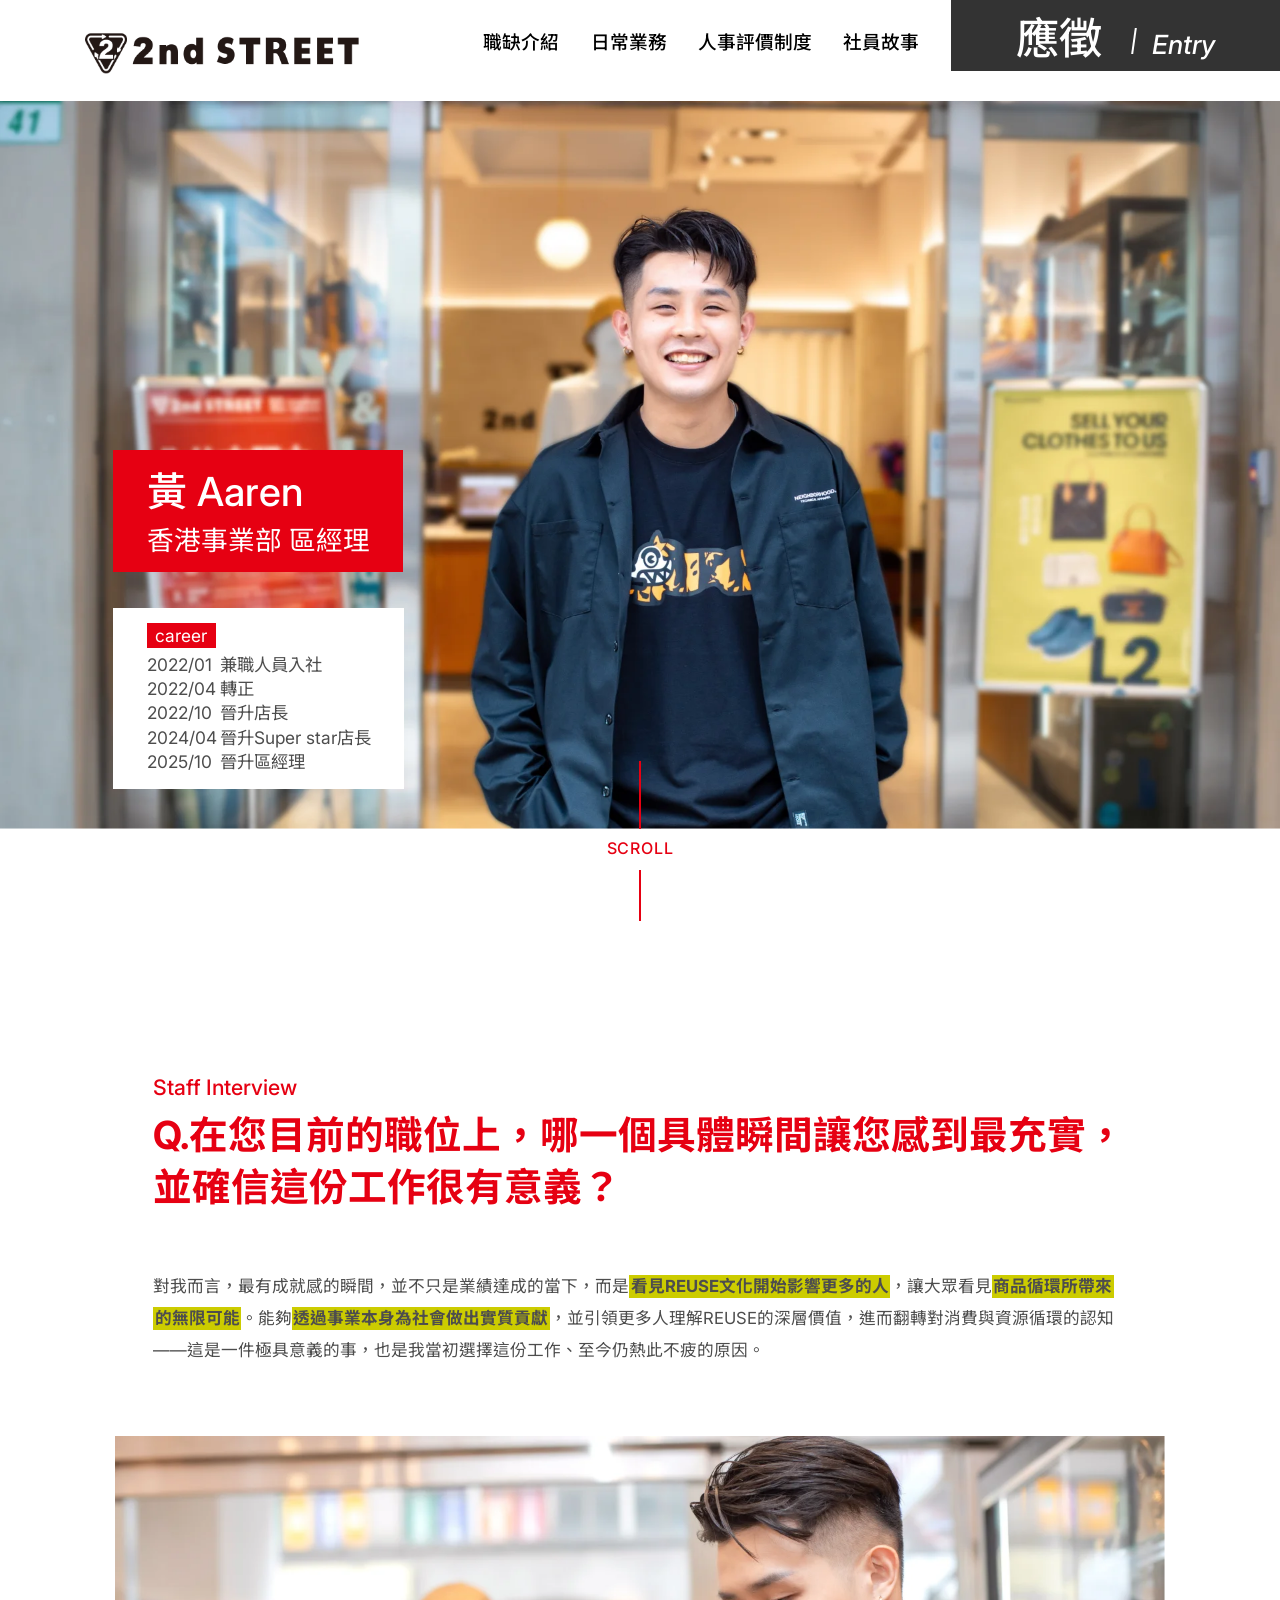
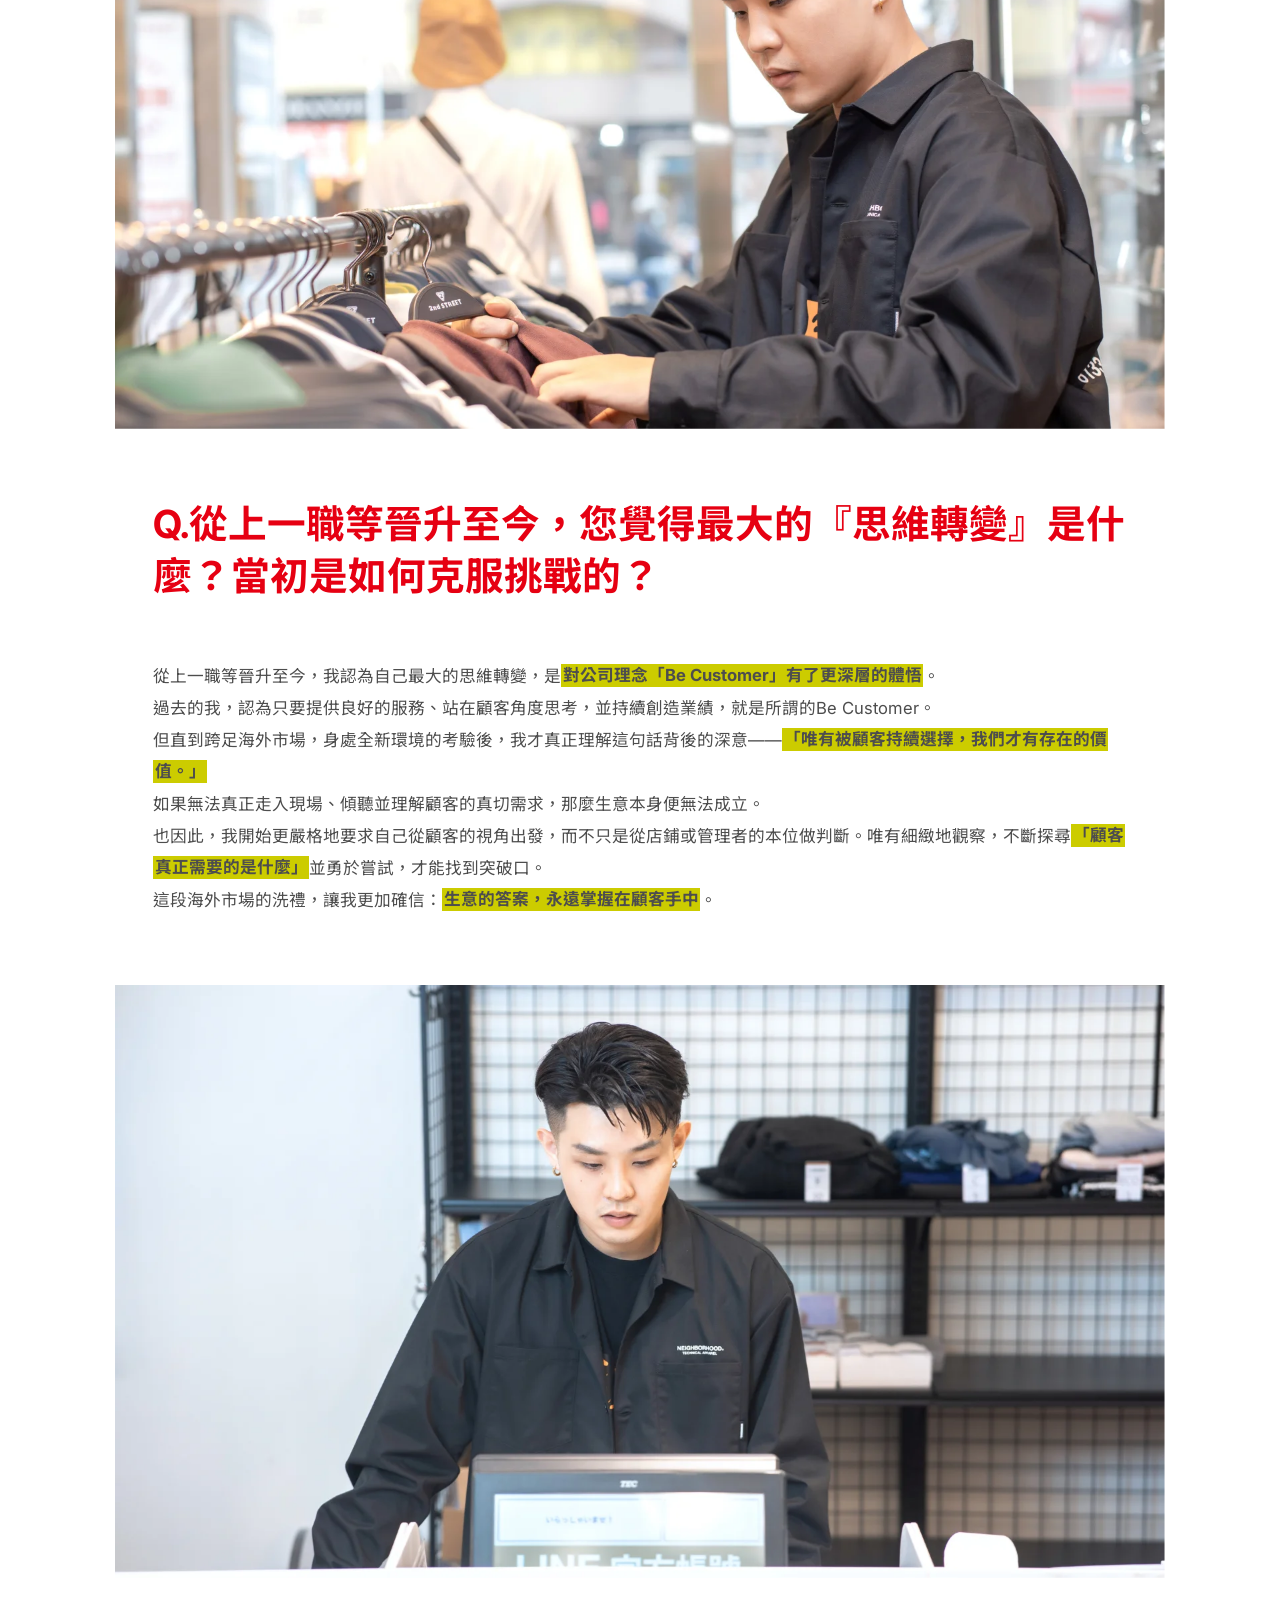
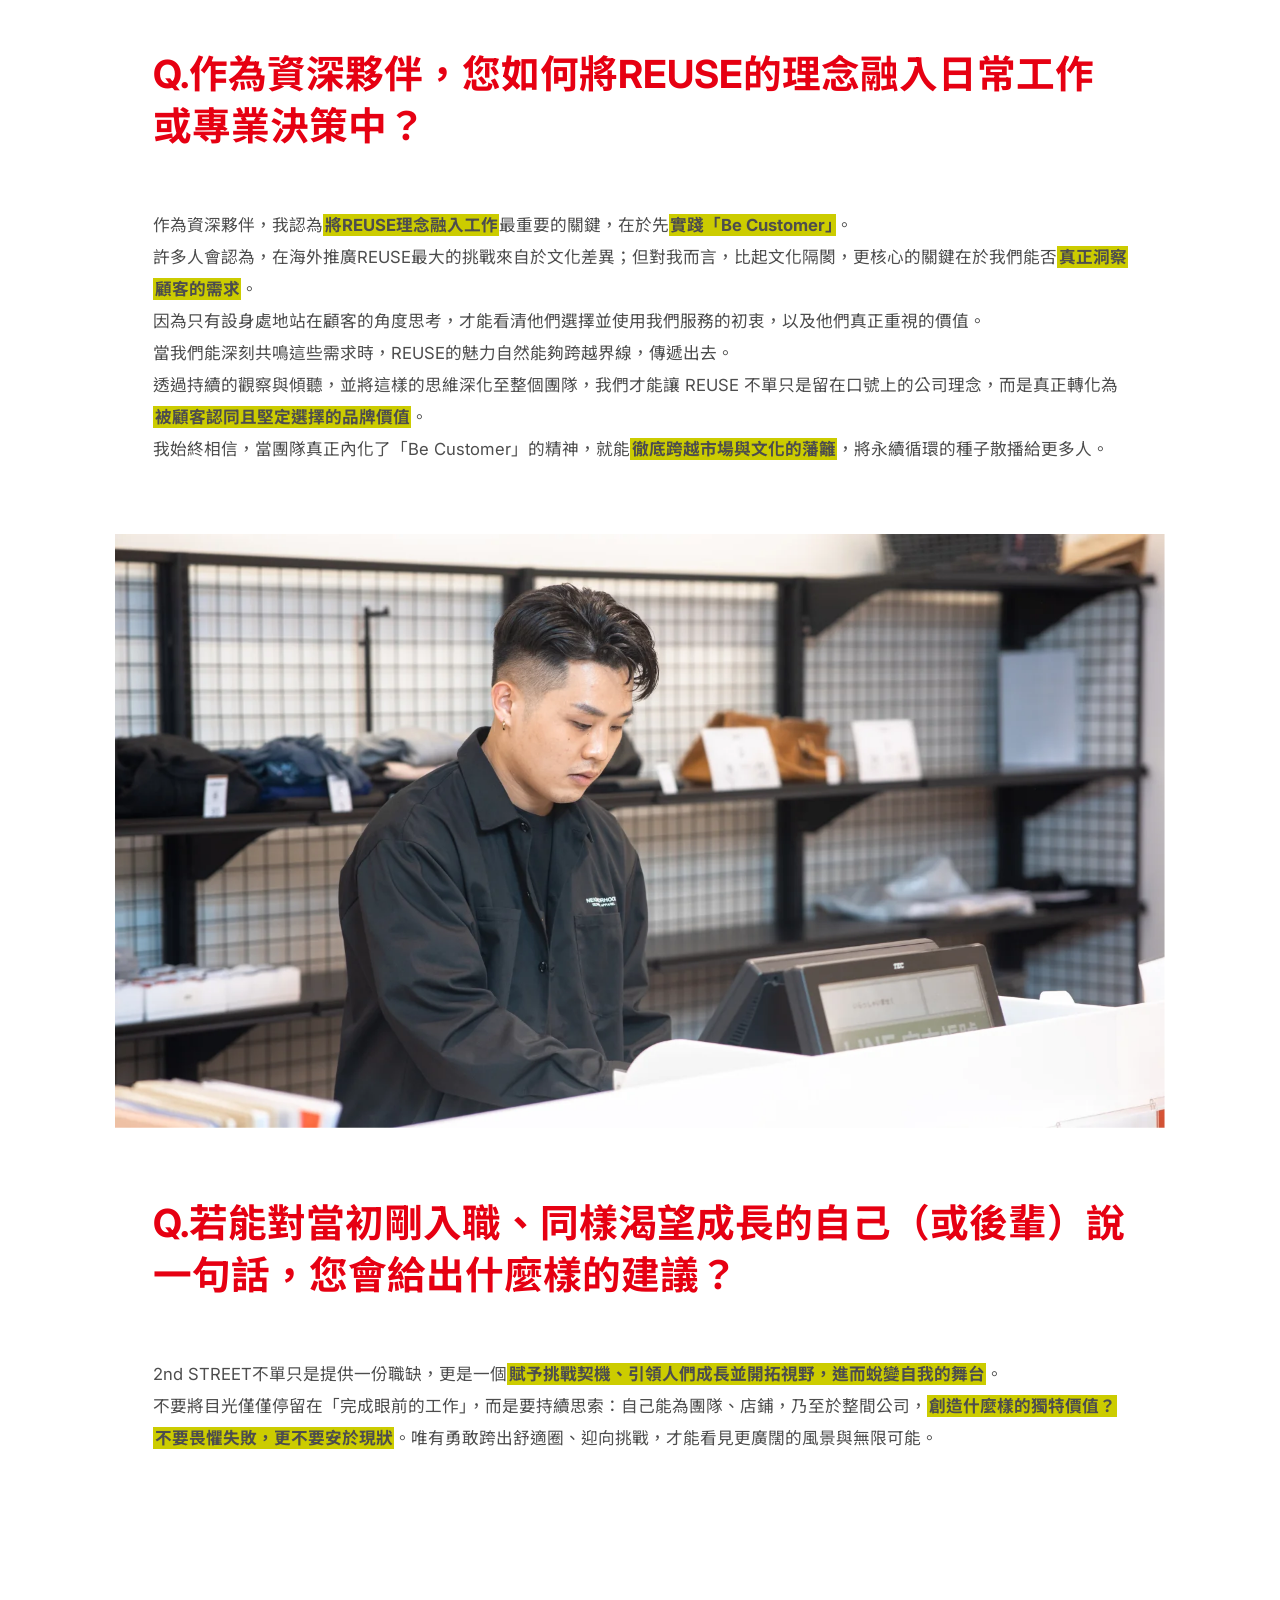
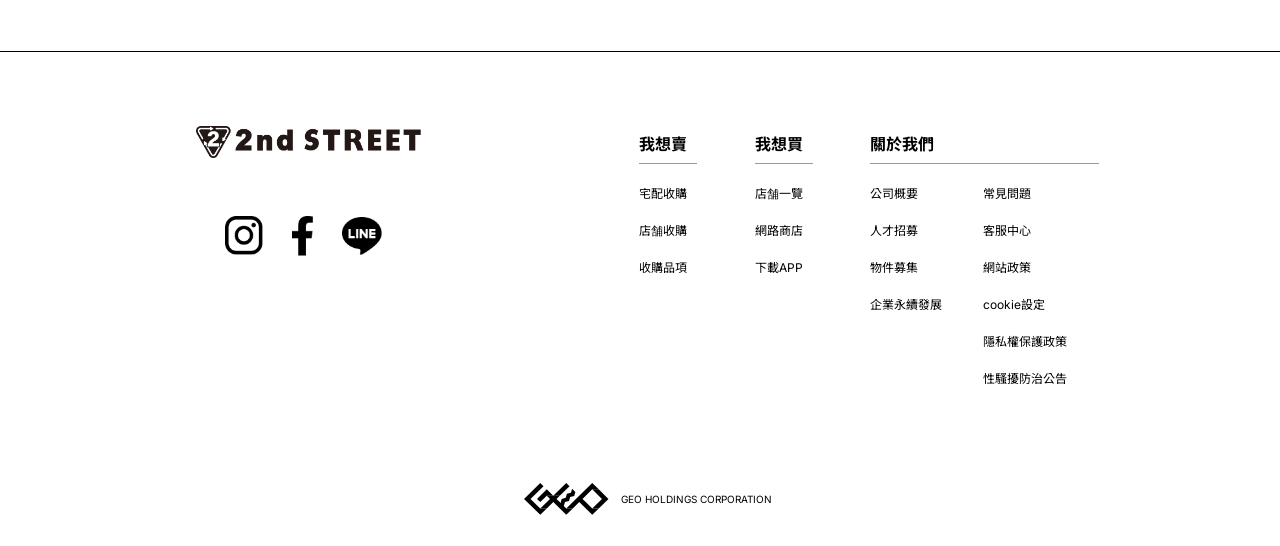
==== commit 592d7c3b: "feat: 桌機版全站依新設計稿重做（≥1024px） - >1920px 改為內容鎖 1920 置中、僅 header 全寬延伸（移除整頁 zoom 放大） - 1024–1919px 以 min(" ====
--- a/aaren.html
+++ b/aaren.html
@@ -102,7 +102,7 @@
                 <p class="story-qa__label">Staff Interview</p>
                 <h2 class="story-qa__title title-rise"><span>在您目前的職位上，哪一個具體瞬間讓您感到最充實，並確信這份工作很有意義？</span></h2>
                 <div class="story-qa__answer fade-in-up">
-                    <p>對我而言，最有成就感的瞬間，並不只是業績達成的當下，而是看見REUSE文化開始影響更多的人，讓大眾看見商品循環所帶來的無限可能。能夠透過事業本身為社會做出實質貢獻，並引領更多人理解REUSE的深層價值，進而翻轉對消費與資源循環的認知——這是一件極具意義的事，也是我當初選擇這份工作、至今仍熱此不疲的原因。</p>
+                    <p>對我而言，最有成就感的瞬間，並不只是業績達成的當下，而是<mark>看見REUSE文化開始影響更多的人</mark>，讓大眾看見<mark>商品循環所帶來的無限可能</mark>。能夠<mark>透過事業本身為社會做出實質貢獻</mark>，並引領更多人理解REUSE的深層價值，進而翻轉對消費與資源循環的認知——這是一件極具意義的事，也是我當初選擇這份工作、至今仍熱此不疲的原因。</p>
                 </div>
             </article>
 
@@ -114,12 +114,12 @@
             <article class="story-qa">
                 <h2 class="story-qa__title title-rise"><span>從上一職等晉升至今，您覺得最大的『思維轉變』是什麼？當初是如何克服挑戰的？</span></h2>
                 <div class="story-qa__answer fade-in-up">
-                    <p>從上一職等晉升至今，我認為自己最大的思維轉變，是對公司理念「Be Customer」有了更深層的體悟。</p>
+                    <p>從上一職等晉升至今，我認為自己最大的思維轉變，是<mark>對公司理念「Be Customer」有了更深層的體悟</mark>。</p>
                     <p>過去的我，認為只要提供良好的服務、站在顧客角度思考，並持續創造業績，就是所謂的Be Customer。</p>
-                    <p>但直到跨足海外市場，身處全新環境的考驗後，我才真正理解這句話背後的深意——「唯有被顧客持續選擇，我們才有存在的價值。」</p>
+                    <p>但直到跨足海外市場，身處全新環境的考驗後，我才真正理解這句話背後的深意——<mark>「唯有被顧客持續選擇，我們才有存在的價值。」</mark></p>
                     <p>如果無法真正走入現場、傾聽並理解顧客的真切需求，那麼生意本身便無法成立。</p>
-                    <p>也因此，我開始更嚴格地要求自己從顧客的視角出發，而不只是從店鋪或管理者的本位做判斷。唯有細緻地觀察，不斷探尋「顧客真正需要的是什麼」並勇於嘗試，才能找到突破口。</p>
-                    <p>這段海外市場的洗禮，讓我更加確信：生意的答案，永遠掌握在顧客手中。</p>
+                    <p>也因此，我開始更嚴格地要求自己從顧客的視角出發，而不只是從店鋪或管理者的本位做判斷。唯有細緻地觀察，不斷探尋<mark>「顧客真正需要的是什麼」</mark>並勇於嘗試，才能找到突破口。</p>
+                    <p>這段海外市場的洗禮，讓我更加確信：<mark>生意的答案，永遠掌握在顧客手中</mark>。</p>
                 </div>
             </article>
 
@@ -131,12 +131,12 @@
             <article class="story-qa">
                 <h2 class="story-qa__title title-rise"><span>作為資深夥伴，您如何將REUSE的理念融入日常工作或專業決策中？</span></h2>
                 <div class="story-qa__answer fade-in-up">
-                    <p>作為資深夥伴，我認為將REUSE理念融入工作最重要的關鍵，在於先實踐「Be Customer」。</p>
-                    <p>許多人會認為，在海外推廣REUSE最大的挑戰來自於文化差異；但對我而言，比起文化隔閡，更核心的關鍵在於我們能否真正洞察顧客的需求。</p>
+                    <p>作為資深夥伴，我認為<mark>將REUSE理念融入工作</mark>最重要的關鍵，在於先<mark>實踐「Be Customer」</mark>。</p>
+                    <p>許多人會認為，在海外推廣REUSE最大的挑戰來自於文化差異；但對我而言，比起文化隔閡，更核心的關鍵在於我們能否<mark>真正洞察顧客的需求</mark>。</p>
                     <p>因為只有設身處地站在顧客的角度思考，才能看清他們選擇並使用我們服務的初衷，以及他們真正重視的價值。</p>
                     <p>當我們能深刻共鳴這些需求時，REUSE的魅力自然能夠跨越界線，傳遞出去。</p>
-                    <p>透過持續的觀察與傾聽，並將這樣的思維深化至整個團隊，我們才能讓 REUSE 不單只是留在口號上的公司理念，而是真正轉化為被顧客認同且堅定選擇的品牌價值。</p>
-                    <p>我始終相信，當團隊真正內化了「Be Customer」的精神，就能徹底跨越市場與文化的藩籬，將永續循環的種子散播給更多人。</p>
+                    <p>透過持續的觀察與傾聽，並將這樣的思維深化至整個團隊，我們才能讓 REUSE 不單只是留在口號上的公司理念，而是真正轉化為<mark>被顧客認同且堅定選擇的品牌價值</mark>。</p>
+                    <p>我始終相信，當團隊真正內化了「Be Customer」的精神，就能<mark>徹底跨越市場與文化的藩籬</mark>，將永續循環的種子散播給更多人。</p>
                 </div>
             </article>
 
@@ -148,9 +148,9 @@
             <article class="story-qa">
                 <h2 class="story-qa__title title-rise"><span>若能對當初剛入職、同樣渴望成長的自己（或後輩）說一句話，您會給出什麼樣的建議？</span></h2>
                 <div class="story-qa__answer fade-in-up">
-                    <p>2nd STREET不單只是提供一份職缺，更是一個賦予挑戰契機、引領人們成長並開拓視野，進而蛻變自我的舞台。</p>
-                    <p>不要將目光僅僅停留在「完成眼前的工作」，而是要持續思索：自己能為團隊、店鋪，乃至於整間公司，創造什麼樣的獨特價值？</p>
-                    <p>不要畏懼失敗，更不要安於現狀。唯有勇敢跨出舒適圈、迎向挑戰，才能看見更廣闊的風景與無限可能。</p>
+                    <p>2nd STREET不單只是提供一份職缺，更是一個<mark>賦予挑戰契機、引領人們成長並開拓視野，進而蛻變自我的舞台</mark>。</p>
+                    <p>不要將目光僅僅停留在「完成眼前的工作」，而是要持續思索：自己能為團隊、店鋪，乃至於整間公司，<mark>創造什麼樣的獨特價值？</mark></p>
+                    <p><mark>不要畏懼失敗，更不要安於現狀</mark>。唯有勇敢跨出舒適圈、迎向挑戰，才能看見更廣闊的風景與無限可能。</p>
                 </div>
             </article>
         </section>
--- a/css/style.css
+++ b/css/style.css
@@ -4848,3 +4848,1286 @@
         display: none;
     }
 }
+
+/* ========================================
+   >1920px：內容鎖 1920 置中，僅 header 延伸
+   ======================================== */
+@media (min-width: 1921px) {
+    main,
+    .footer {
+        max-width: 1920px;
+        margin-inline: auto;
+    }
+}
+
+/* ======== Desktop >=1024px redesign: 共用 Footer ======== */
+@media (min-width: 1024px) {
+    /* ---- Footer 外框：上緣 1px 黑線、白底、上下內距 ---- */
+    .footer {
+        background: var(--bg-primary);
+        border-top: 1px solid var(--color-primary);
+        padding: min(5.7292vw, 110px) 0 min(2.4479vw, 47px);
+    }
+
+    /* 內容容器：左 294 / 右 271（設計稿 1920 基準） */
+    .footer .container {
+        width: 100%;
+        max-width: none;
+        padding-left: min(15.3125vw, 294px);
+        padding-right: min(14.1146vw, 271px);
+    }
+
+    /* 左 brand、右三欄連結：兩端對齊 */
+    .footer-content {
+        display: flex;
+        justify-content: space-between;
+        align-items: flex-start;
+        gap: min(2.6042vw, 50px);
+        margin-bottom: 0;
+    }
+
+    /* ---- 左側：logo + 社群圖示 ---- */
+    .footer-brand {
+        display: block;
+        flex: 0 0 auto;
+    }
+
+    .footer-logo {
+        display: block;
+        width: min(17.6042vw, 338px);
+        max-width: min(17.6042vw, 338px);
+        height: auto;
+        margin: 0;
+    }
+
+    .footer-social {
+        display: flex;
+        align-items: center;
+        gap: min(2.2396vw, 43px);
+        margin: min(4.4792vw, 86px) 0 0 min(2.2396vw, 43px);
+    }
+
+    .footer-social a {
+        display: inline-block;
+        line-height: 0;
+        transition: var(--transition-base);
+    }
+
+    .footer-social a:hover {
+        transform: translateY(-2px);
+    }
+
+    .footer-social a img {
+        width: auto;
+        height: auto;
+        object-fit: contain;
+    }
+
+    /* 圖示依設計稿實際墨寬：IG 58 / FB 32 / LINE 60 */
+    .footer-social a:nth-child(1) img {
+        width: min(3.0208vw, 58px);
+    }
+
+    .footer-social a:nth-child(2) img {
+        width: min(1.6667vw, 32px);
+    }
+
+    .footer-social a:nth-child(3) img {
+        width: min(3.125vw, 60px);
+    }
+
+    /* ---- 右側三欄（我想賣／我想買／關於我們） ---- */
+    .footer-grid {
+        display: grid;
+        grid-template-columns: repeat(3, max-content);
+        column-gap: min(4.4792vw, 86px);
+        gap: min(4.4792vw, 86px);
+        align-items: start;
+        margin-top: min(0.7813vw, 15px);
+    }
+
+    .footer-column {
+        display: flex;
+        flex-direction: column;
+        min-width: min(4.5313vw, 87px);
+    }
+
+    .footer-column--about {
+        min-width: min(17.9167vw, 344px);
+    }
+
+    /* 欄標題：24px 粗體 + 下方灰色分隔線 */
+    .footer-column h4 {
+        font-size: min(1.25vw, 24px);
+        font-weight: 700;
+        line-height: 1;
+        color: var(--text-primary);
+        min-height: 0;
+        margin-bottom: 0;
+        padding-bottom: min(0.8854vw, 17px);
+        border-bottom: 1px solid #999999;
+    }
+
+    .footer-column ul {
+        margin-top: min(1.25vw, 24px);
+        flex: none;
+    }
+
+    /* 連結 18px、行距節距 35px（18 + 17） */
+    .footer-column li {
+        margin-bottom: min(0.8854vw, 17px);
+    }
+
+    .footer-column li:last-child {
+        margin-bottom: 0;
+    }
+
+    .footer-column a {
+        font-size: min(0.9375vw, 18px);
+        line-height: 1;
+        color: var(--text-primary);
+        transition: var(--transition-base);
+    }
+
+    .footer-column a:hover {
+        color: var(--text-accent);
+    }
+
+    /* 關於我們：前 4 項第一行清單、後 6 項第二行清單 */
+    .footer-links-grid {
+        display: grid;
+        grid-template-columns: repeat(2, max-content);
+        grid-auto-flow: column;
+        column-gap: min(3.2292vw, 62px);
+    }
+
+    .footer-links-grid li:nth-child(-n+4) {
+        grid-column: 1;
+    }
+
+    .footer-links-grid li:nth-child(n+5) {
+        grid-column: 2;
+    }
+
+    .footer-links-grid li:nth-child(5) {
+        grid-row: 1;
+    }
+
+    /* 第一行清單第 4 項、第二行清單第 6 項為各軌道最後一項 */
+    .footer-links-grid li:nth-child(4),
+    .footer-links-grid li:nth-child(10) {
+        margin-bottom: 0;
+    }
+
+    /* ---- 最底部：GEO HOLDINGS 置中列 ---- */
+    .footer-bottom {
+        display: flex;
+        flex-direction: row;
+        align-items: center;
+        justify-content: center;
+        gap: min(0.9375vw, 18px);
+        margin-top: min(7.2396vw, 139px);
+    }
+
+    .geo-logo {
+        width: min(6.6146vw, 127px);
+        height: auto;
+    }
+
+    .footer-bottom p {
+        font-size: min(0.7813vw, 15px);
+        line-height: 1;
+        color: var(--text-primary);
+    }
+}
+
+/* ======== Desktop >=1024px redesign: index.html（首頁） ======== */
+/* 依據設計稿 Desktop-o_TOP 1.png（1920 設計 px，量測值 ÷3）重製
+   Hero／SCROLL 指示／紅框標語／關於我們拼貼／深入了解卡片／社員故事輪播 */
+@media (min-width: 1024px) {
+
+    /* ---------- Hero ---------- */
+    /* 設計稿：hero 圖 y142-1237.7，全幅 1920x1095 */
+    .hero-image {
+        aspect-ratio: 1920 / 1095;
+    }
+
+    /* 設計稿無左右箭頭與指示點 */
+    .hero-arrow,
+    .hero-dots {
+        display: none;
+    }
+
+    /* ---------- SCROLL 指示 ---------- */
+    /* 設計稿：紅線(103) 疊在 hero 下緣 y1134-1237 → SCROLL 字 y1258-1276 → 紅線(76) y1300-1376 */
+    .hero-indicator {
+        margin-top: calc(-1 * min(5.3646vw, 103px));
+        padding: 0;
+        gap: 0;
+    }
+
+    .hero-indicator::before {
+        content: '';
+        display: block;
+        width: 2px;
+        height: min(5.3646vw, 103px);
+        background-color: var(--color-secondary);
+    }
+
+    .scroll-text {
+        margin-top: min(0.8333vw, 16px);
+        font-size: min(1.25vw, 24px);
+        font-weight: 500;
+        letter-spacing: 0.05em;
+        line-height: 1;
+        color: var(--color-secondary);
+    }
+
+    .scroll-line {
+        margin-top: min(1.0938vw, 21px);
+        width: 2px;
+        height: min(3.9583vw, 76px);
+    }
+
+    /* ---------- 紅框「2030年 百店規模」與紅色標語 ---------- */
+    /* 設計稿：紅框 848x124 @y1769；標語 y1971-2028；分隔直線 180 @y2309 */
+    .recruitment-highlight {
+        width: 100%;
+        margin: min(20.4688vw, 393px) auto 0;
+        padding-bottom: 0;
+    }
+
+    .highlight-box {
+        display: flex;
+        align-items: center;
+        justify-content: center;
+        width: min(44.1667vw, 848px);
+        height: min(6.4583vw, 124px);
+        padding: 0;
+        margin: 0 auto min(3.2292vw, 62px);
+        border-width: min(0.2083vw, 4px);
+    }
+
+    .highlight-title {
+        font-size: min(3.125vw, 60px);
+        letter-spacing: min(0.1042vw, 2px);
+        line-height: 1;
+    }
+
+    .highlight-heading {
+        font-size: min(3.125vw, 60px);
+        line-height: 1.5;
+    }
+
+    .highlight-divider {
+        width: 2px;
+        height: min(9.375vw, 180px);
+        margin: min(13.8021vw, 265px) auto 0;
+    }
+
+    /* ---------- 關於我們理想中的夥伴（拼貼） ---------- */
+    /* 設計稿：容器 1920x1645（y2597-4242）；分隔線下緣到容器頂 109 */
+    .about-section {
+        padding: min(5.6771vw, 109px) 0 0;
+    }
+
+    .about-collage {
+        position: relative;
+        display: block;
+        padding: 0;
+        height: min(85.6771vw, 1645px);
+        aspect-ratio: auto;
+        overflow: hidden;
+    }
+
+    .about-collage__image,
+    .about-collage__heading,
+    .about-collage__text {
+        position: absolute;
+        margin: 0;
+    }
+
+    .about-collage__image img {
+        width: 100%;
+        height: 100%;
+        object-fit: cover;
+    }
+
+    /* 店招圖：右上（x1138.6, w787.6, h427.8，右緣出血由 overflow 裁切） */
+    .about-collage__image--sign {
+        left: min(59.3021vw, 1138.6px);
+        top: 0;
+        width: min(41.0208vw, 787.6px);
+        height: min(22.2813vw, 427.8px);
+    }
+
+    /* 直式球鞋圖：貼左（y2879 → 相對 282，567x948） */
+    .about-collage__image--shoes {
+        position: absolute;
+        left: 0;
+        top: min(14.6875vw, 282px);
+        width: min(29.5313vw, 567px);
+        height: min(49.375vw, 948px);
+        max-width: none;
+    }
+
+    /* 合照：右下（y3807 → 相對 1210，684x435，貼右緣） */
+    .about-collage__image--group {
+        left: auto;
+        right: 0;
+        top: min(63.0208vw, 1210px);
+        width: min(35.625vw, 684px);
+        height: min(22.6563vw, 435px);
+    }
+
+    /* 標題：置中（ink y3065-3116，字高 ~52） */
+    .about-collage__heading {
+        left: 50%;
+        top: min(23.9583vw, 460px);
+        width: max-content;
+        transform: translateX(-50%);
+    }
+
+    .about-collage__title {
+        font-size: min(2.7083vw, 52px);
+        line-height: 1.2;
+        white-space: nowrap;
+    }
+
+    .about-collage__title-underline {
+        border-bottom-width: min(0.2083vw, 4px);
+        padding-bottom: min(0.4167vw, 8px);
+    }
+
+    /* 理念文字：置中（首行 ink y3209 → 相對 612；行距 48；群組間距 +46） */
+    .about-collage__text {
+        left: 50%;
+        top: min(31.1979vw, 599px);
+        width: max-content;
+        transform: translateX(-50%);
+        text-align: center;
+    }
+
+    .about-collage__group {
+        margin-bottom: 0;
+    }
+
+    .about-collage__group + .about-collage__group {
+        margin-top: min(2.3958vw, 46px);
+    }
+
+    .about-collage__paragraph {
+        font-size: min(1.1458vw, 22px);
+        line-height: min(2.5vw, 48px);
+    }
+
+    .about-collage__paragraph--lead {
+        font-size: min(1.25vw, 24px);
+        line-height: min(2.5vw, 48px);
+        margin-bottom: 0;
+    }
+
+    /* ---------- 深入了解（標題區） ---------- */
+    /* 設計稿：直線 180 @y4312；「深入了解」ink y4536-4591；about 2nd STREET y4618-4640；圖 y4789 */
+    .deep-dive-title {
+        width: 100%;
+        margin: 0 auto;
+        padding: min(3.6458vw, 70px) 0 min(7.4479vw, 143px);
+    }
+
+    .deep-dive-title .highlight-line {
+        width: 2px;
+        height: min(9.375vw, 180px);
+        margin: 0 auto;
+    }
+
+    .deep-dive-title .section-title {
+        font-size: min(3.125vw, 60px);
+        line-height: 1.2;
+        color: var(--color-ink);
+        margin: min(1.875vw, 36px) 0 0;
+    }
+
+    .deep-dive-title .section-subtitle {
+        font-size: min(1.4583vw, 28px);
+        font-weight: 700;
+        color: var(--color-secondary);
+        line-height: 1.2;
+        margin: min(0.6771vw, 13px) 0 0;
+    }
+
+    /* ---------- 深入了解（三張 view more 卡片） ---------- */
+    /* 設計稿：大圖 1920x639；下排兩張 952x640、欄距 16、列距 20；下方留白 21 接灰底 */
+    .deep-dive-images {
+        width: 100%;
+        margin: 0 auto;
+        padding: 0 0 min(1.0938vw, 21px);
+    }
+
+    .image-single {
+        aspect-ratio: 1920 / 639;
+    }
+
+    .images-grid-two {
+        grid-template-columns: repeat(2, 1fr);
+        gap: min(0.8333vw, 16px);
+        margin-top: min(1.0417vw, 20px);
+    }
+
+    .image-item {
+        aspect-ratio: 952 / 640;
+    }
+
+    /* 紅框白底標籤：距圖頂 50、距右 41，高 92 */
+    .image-label {
+        top: min(2.6042vw, 50px);
+        right: min(2.1354vw, 41px);
+        left: auto;
+        height: min(4.7917vw, 92px);
+        padding: 0 min(1.6667vw, 32px);
+        gap: min(1.0417vw, 20px);
+        align-items: baseline;
+        border-width: min(0.2083vw, 4px);
+    }
+
+    .image-single .image-label {
+        right: min(2.1354vw, 41px);
+    }
+
+    .image-label__zh {
+        font-size: min(2.2917vw, 44px);
+        line-height: min(4.375vw, 84px);
+    }
+
+    .image-label__en {
+        font-size: min(1.5625vw, 30px);
+        line-height: 1;
+    }
+
+    /* 紅色 view more 膠囊鈕：距圖左 41、距圖底 41，299x77 */
+    .image-view-more {
+        display: inline-flex;
+        align-items: center;
+        justify-content: center;
+        left: min(2.1354vw, 41px);
+        bottom: min(2.1354vw, 41px);
+        width: min(15.5729vw, 299px);
+        height: min(4.0104vw, 77px);
+        padding: 0;
+        font-size: min(1.3542vw, 26px);
+        font-weight: 500;
+        border-radius: min(2.0052vw, 38.5px);
+    }
+
+    /* ---------- 社員故事 ---------- */
+    /* 設計稿：灰底 #F2F2F2 y6109-8200；直線 180 @y6477；標題 ink y6709-6765；
+       卡片 y6972 起、寬 503 高 561、欄距 42、群組 1590 置中；圓形箭頭 60 於卡片圖垂直置中 */
+    .staff-stories-section {
+        padding: min(19.1667vw, 368px) 0 min(16.0417vw, 308px);
+        background-color: #F2F2F2;
+    }
+
+    .staff-stories-section .container {
+        width: 100%;
+        max-width: none;
+        padding: 0;
+    }
+
+    .staff-stories-section .highlight-line {
+        width: 2px;
+        height: min(9.375vw, 180px);
+        margin: 0 auto;
+    }
+
+    .staff-stories-section .section-title {
+        font-size: min(3.125vw, 60px);
+        line-height: 1.2;
+        color: var(--color-ink);
+        margin: min(2.2917vw, 44px) 0 0;
+    }
+
+    .staff-stories-section .section-subtitle {
+        font-size: min(1.4583vw, 28px);
+        font-weight: 700;
+        color: var(--color-secondary);
+        line-height: 1.2;
+        margin: min(0.7292vw, 14px) 0 0;
+    }
+
+    .staff-carousel {
+        position: relative;
+        width: min(82.8125vw, 1590px);
+        margin: min(7.8125vw, 150px) auto 0;
+    }
+
+    /* 4 張卡片顯示 3 張：水平捲動 + snap，箭頭以 JS scrollBy 切換 */
+    .staff-grid {
+        display: flex;
+        gap: min(2.1875vw, 42px);
+        max-width: none;
+        margin: 0;
+        padding: 0;
+        overflow-x: auto;
+        scroll-snap-type: x mandatory;
+        scrollbar-width: none;
+    }
+
+    .staff-grid::-webkit-scrollbar {
+        display: none;
+    }
+
+    .staff-grid .staff-card {
+        flex: 0 0 calc((100% - 2 * min(2.1875vw, 42px)) / 3);
+        scroll-snap-align: start;
+    }
+
+    .staff-grid .card-image {
+        aspect-ratio: 503 / 561;
+    }
+
+    .staff-grid .card-content {
+        padding: min(2.1354vw, 41px) 0 0;
+    }
+
+    .staff-grid .card-title {
+        font-size: min(1.4583vw, 28px);
+        font-weight: 400;
+        line-height: min(2.3438vw, 45px);
+        color: var(--color-ink);
+        margin: 0;
+    }
+
+    .staff-grid .card-role {
+        font-size: min(1.4583vw, 28px);
+        font-weight: 400;
+        line-height: min(2.3438vw, 45px);
+        color: var(--color-ink);
+        margin: 0;
+    }
+
+    /* 紅色圓形左右箭頭鈕（設計稿 60px，位於卡片群組外側 41px、卡片圖垂直置中） */
+    .staff-nav {
+        position: absolute;
+        display: flex;
+        align-items: center;
+        justify-content: center;
+        top: calc(min(29.2188vw, 561px) / 2);
+        transform: translateY(-50%);
+        width: min(3.125vw, 60px);
+        height: min(3.125vw, 60px);
+        padding: 0;
+        border: none;
+        border-radius: 50%;
+        background: var(--color-secondary);
+        color: #FFFFFF;
+        cursor: pointer;
+        z-index: 2;
+        transition: opacity 0.3s ease;
+    }
+
+    .staff-nav:hover {
+        opacity: 0.8;
+    }
+
+    .staff-nav--prev {
+        left: calc(-1 * min(5.2604vw, 101px));
+    }
+
+    .staff-nav--next {
+        right: calc(-1 * min(5.2604vw, 101px));
+    }
+
+    .staff-nav svg {
+        width: min(1.3542vw, 26px);
+        height: min(0.625vw, 12px);
+    }
+
+    /* view more 鈕：299x78 置中 */
+    .staff-stories-section .section-cta {
+        margin-top: min(7.8125vw, 150px);
+    }
+
+    .staff-stories-section .btn-secondary {
+        display: inline-flex;
+        align-items: center;
+        justify-content: center;
+        width: min(15.5729vw, 299px);
+        height: min(4.0625vw, 78px);
+        padding: 0;
+        font-size: min(1.3542vw, 26px);
+        font-weight: 500;
+        line-height: 1;
+        border-radius: min(2.0313vw, 39px);
+    }
+}
+
+/* ======== Desktop >=1024px redesign: 日常業務 daily-work ======== */
+/* 依 Desktop-o_日常業務 1.png（1920 設計）重量測；
+   hero / .hero-image / .hero-indicator / .scroll-text / .scroll-line 為共用樣式，
+   已對齊新設計稿（hero 1920x1086 全幅、SCROLL 18px 紅字＋垂直線），此處不重複輸出 */
+@media (min-width: 1024px) {
+
+    /* ----------------------------------------
+       Vision（「Reuse也很讚呢!從服務達人到經營專家」）
+       設計：標題 ink y1658、60px 粗體；副標 24px/行高2 兩行；
+       尾端紅色垂直分隔線 180px（y2309–2488）
+       ---------------------------------------- */
+    .daily-vision {
+        padding: min(14.1667vw, 272px) 0 0;
+    }
+
+    .daily-vision__title {
+        font-size: min(3.125vw, 60px);
+        font-weight: 700;
+        line-height: 1.3;
+        color: #1A1A1A;
+        /* 一行 ~1230px 超出容器：max-content + 50% 位移置中（Chrome nowrap 溢出只往右長） */
+        width: max-content;
+        max-width: none;
+        margin-left: 50%;
+        transform: translateX(-50%);
+    }
+
+    .daily-vision__subtitle {
+        margin-top: min(4.8438vw, 93px);
+        font-size: min(1.25vw, 24px);
+        line-height: 2;
+        color: #4D4D4D;
+    }
+
+    .daily-vision__divider {
+        width: min(0.1042vw, 2px);
+        height: min(9.375vw, 180px);
+        margin-top: min(20.5729vw, 395px);
+    }
+
+    /* ----------------------------------------
+       Category（關於販售 / 關於收購 / 關於賣場）
+       中文 56px 黑 + 英文 20px 紅粗體置中；
+       區塊間距：上一列圖底 → 標題約 308px；標頭 → 首列圖 95px
+       ---------------------------------------- */
+    .daily-category {
+        margin-top: min(16.0417vw, 308px);
+    }
+
+    .daily-category--first {
+        margin-top: min(1.875vw, 36px);
+    }
+
+    .daily-category:last-of-type {
+        padding-bottom: min(15.625vw, 300px);
+    }
+
+    .daily-category__header {
+        margin-bottom: min(4.9479vw, 95px);
+    }
+
+    .daily-category__title {
+        font-size: min(2.9167vw, 56px);
+        font-weight: 700;
+        color: #1A1A1A;
+        margin: 0 0 min(0.7292vw, 14px);
+    }
+
+    .daily-category__subtitle {
+        font-size: min(1.0417vw, 20px);
+        font-weight: 700;
+        color: var(--color-secondary);
+    }
+
+    /* ----------------------------------------
+       Job 圖文列（圖左 908x573 @x130；文右 @x1185）
+       ---------------------------------------- */
+    .daily-job {
+        flex-direction: row;
+        align-items: center;
+        max-width: none;
+        margin: 0;
+        padding: 0;
+    }
+
+    .daily-job + .daily-job {
+        margin-top: min(5.2083vw, 100px);
+    }
+
+    .daily-job__figure {
+        flex: 0 0 min(47.2917vw, 908px);
+        width: auto;
+        margin-left: min(6.7708vw, 130px);
+        aspect-ratio: 908 / 573;
+    }
+
+    /* 紅框職務標籤（如「顧客應對 Customer Service」）：
+       距圖左 58、距圖底 48，白底 2px 紅框，高 86 */
+    .daily-job__label {
+        left: min(3.0208vw, 58px);
+        bottom: min(2.5vw, 48px);
+        gap: min(0.8333vw, 16px);
+        padding: min(1.0938vw, 21px) min(2.0833vw, 40px);
+        background-color: #FFFFFF;
+        border: min(0.1042vw, 2px) solid var(--color-secondary);
+    }
+
+    .daily-job__label-jp {
+        font-size: min(2.0833vw, 40px);
+        line-height: 1;
+        letter-spacing: min(0.2083vw, 4px);
+    }
+
+    .daily-job__label-en {
+        font-size: min(1.4583vw, 28px);
+        font-weight: 700;
+        line-height: 1;
+    }
+
+    .daily-job__body {
+        flex: 1;
+        margin-top: 0;
+        margin-left: min(7.6042vw, 146px);
+        margin-right: min(3.3333vw, 64px);
+        text-align: left;
+    }
+
+    .daily-job__heading {
+        font-size: min(1.6667vw, 32px);
+        font-weight: 700;
+        color: #4D4D4D;
+        margin: 0 0 min(2.5vw, 48px);
+    }
+
+    .daily-job__desc {
+        font-size: min(1.25vw, 24px);
+        line-height: 1.5;
+        color: #4D4D4D;
+    }
+
+    .daily-job__desc + .daily-job__desc {
+        margin-top: min(0.5208vw, 10px);
+    }
+}
+
+/* ======== Desktop >=1024px redesign: 人事評價制度 evaluation.html ======== */
+/* 設計稿：Desktop-o_人事評價制度 1.png（5760x26984，3x，÷3 = 1920 設計 px） */
+@media (min-width: 1024px) {
+
+    /* ----------------------------------------
+       Hero 捲動指示（設計：紅線 77px 疊在照片上 + SCROLL + 紅線 77px）
+       群組 y1142–1377，hero 圖底 y1242 → 上移 100px 疊圖
+       ---------------------------------------- */
+    .hero--eval + .hero-indicator {
+        margin-top: calc(-1 * min(5.2083vw, 100px));
+        padding: 0;
+        gap: 0;
+    }
+
+    .hero--eval + .hero-indicator::before {
+        content: '';
+        width: min(0.1042vw, 2px);
+        height: min(4.0104vw, 77px);
+        background-color: var(--color-secondary);
+        margin-bottom: min(1.7188vw, 33px);
+    }
+
+    .hero--eval + .hero-indicator .scroll-line {
+        width: min(0.1042vw, 2px);
+        height: min(4.0104vw, 77px);
+        margin-top: min(1.0417vw, 20px);
+    }
+
+    /* ----------------------------------------
+       Intro（尋找與我們相同頻率的你）
+       heading ink y1660–1717（fs60），內文 3 行 fs26/行距48
+       ---------------------------------------- */
+    .eval-intro {
+        padding: min(21.25vw, 408px) var(--spacing-md) 0;
+    }
+
+    .eval-intro__heading {
+        font-size: min(3.125vw, 60px);
+        font-weight: 700;
+        letter-spacing: 0.04em;
+        line-height: 1.3;
+        color: #1A1A1A;
+        margin: 0 0 min(4.8958vw, 94px);
+    }
+
+    .eval-intro__text {
+        max-width: none;
+    }
+
+    .eval-intro__text p {
+        font-size: min(1.3542vw, 26px);
+        line-height: min(2.5vw, 48px);
+        color: #4D4D4D;
+        margin: 0;
+    }
+
+    /* ----------------------------------------
+       紅色垂直分隔線（y2371–2551，高 180）
+       ---------------------------------------- */
+    .eval-part-time .highlight-line {
+        width: min(0.1042vw, 2px);
+        height: min(9.375vw, 180px);
+        margin: min(21.1458vw, 406px) auto min(1.875vw, 36px);
+    }
+
+    /* ----------------------------------------
+       區塊標題（兼職人員／正職人員 fs60 + 紅色英文副標 fs28）
+       ---------------------------------------- */
+    .eval-section-header__title {
+        font-size: min(3.125vw, 60px);
+        font-weight: 700;
+        line-height: 1.2;
+        color: #1A1A1A;
+    }
+
+    .eval-section-header__subtitle {
+        font-size: min(1.4583vw, 28px);
+        font-weight: 700;
+        color: var(--color-secondary);
+        margin-top: min(0.5208vw, 10px);
+    }
+
+    .eval-part-time .eval-section-header {
+        margin-bottom: min(15.8854vw, 305px);
+    }
+
+    .eval-full-time .eval-section-header {
+        margin-bottom: min(6.4063vw, 123px);
+    }
+
+    /* ----------------------------------------
+       階梯圖軌道：改為常流排版（覆寫基底 absolute + aspect-ratio）
+       紅標籤靠左（PT x388 / 店鋪·本部 x382，高 70）
+       ---------------------------------------- */
+    .eval-track {
+        aspect-ratio: auto;
+    }
+
+    .eval-track__tag {
+        position: static;
+        display: inline-block;
+        font-size: min(2.0833vw, 40px);
+        line-height: 1;
+        padding: min(0.7813vw, 15px) min(1.5625vw, 30px);
+    }
+
+    .eval-track__img {
+        position: static;
+        display: block;
+        height: auto;
+    }
+
+    /* --- 店鋪PT：tag y3012–3082、圖 x357 寬 1192（y3188–4017） --- */
+    .eval-pt__tag {
+        margin-left: min(20.2083vw, 388px);
+    }
+
+    .eval-pt__img {
+        width: min(62.0833vw, 1192px);
+        margin: min(5.5208vw, 106px) 0 0 min(18.5938vw, 357px);
+    }
+
+    /* --- 店鋪（正職）：tag y4930–5001、圖 x418 寬 1144（y5099–6088） --- */
+    .eval-ft__tag {
+        margin-left: min(19.8958vw, 382px);
+    }
+
+    .eval-ft__img {
+        width: min(59.5833vw, 1144px);
+        margin: min(5.1042vw, 98px) 0 0 min(21.7708vw, 418px);
+    }
+
+    /* --- 本部：tag y6403–6473、圖 x414 寬 1148（y6582–7548） --- */
+    .eval-hq {
+        margin-top: min(16.4063vw, 315px);
+    }
+
+    .eval-hq__tag {
+        margin-left: min(19.8958vw, 382px);
+    }
+
+    .eval-hq__img {
+        width: min(59.7917vw, 1148px);
+        margin: min(5.6771vw, 109px) 0 0 min(21.5625vw, 414px);
+    }
+
+    /* ----------------------------------------
+       兼職圖下說明（2 行 fs24/行距48，ink y4173–4244）
+       ---------------------------------------- */
+    .eval-caption {
+        margin: min(7.5vw, 144px) 0 0;
+        padding: 0 var(--spacing-md);
+        font-size: min(1.25vw, 24px);
+        line-height: min(2.5vw, 48px);
+        color: #4D4D4D;
+    }
+
+    /* ----------------------------------------
+       正職人員區塊：說明文字 → 標題間距 425
+       ---------------------------------------- */
+    .eval-full-time {
+        padding-top: min(22.1354vw, 425px);
+    }
+
+    /* ----------------------------------------
+       底部說明 3 行（fs26/行距48，ink y7701–7822；距 footer 543）
+       ---------------------------------------- */
+    .eval-closing {
+        padding: min(7.3958vw, 142px) var(--spacing-md) min(28.2813vw, 543px);
+    }
+
+    .eval-closing p {
+        margin: 0;
+        font-size: min(1.3542vw, 26px);
+        line-height: min(2.5vw, 48px);
+        color: #4D4D4D;
+    }
+}
+
+/* ======== Desktop >=1024px redesign: stories（社員故事列表） ======== */
+/* 依 Desktop-o_各社員 1.png（1920 設計）：照片 860x489 左緣 x235、
+   文字欄 x1257（圖文距 162）、卡片間距 170、首卡 y678（header 152 → 上內距 526）。
+   設計稿無箭頭 → .members-card__arrow 沿用既有桌機 display:none，不另處理。 */
+@media (min-width: 1024px) {
+    .members-stories {
+        padding: min(27.3958vw, 526px) 0 min(15.9896vw, 307px); /* 526 / 307 */
+    }
+
+    .members-list {
+        gap: min(8.8542vw, 170px); /* 170 */
+    }
+
+    .members-card {
+        flex-direction: row;
+        align-items: flex-start;
+        gap: min(8.4375vw, 162px);           /* 圖右緣→文字 162 */
+        padding-left: min(12.2396vw, 235px); /* 235 */
+    }
+
+    .members-card__photo-link {
+        flex: none;
+    }
+
+    .members-card__photo {
+        width: min(44.7917vw, 860px); /* 860 */
+        height: auto;
+        aspect-ratio: 860 / 489;
+    }
+
+    .members-card__role {
+        font-size: min(1.7708vw, 34px);     /* 34 */
+        line-height: 1;
+        margin-bottom: min(0.7813vw, 15px); /* 15 */
+    }
+
+    .members-card__name {
+        font-size: min(2.5vw, 48px);        /* 48 */
+        line-height: 1;
+        margin-bottom: min(2.7083vw, 52px); /* 52 */
+    }
+
+    .members-card__badge {
+        display: inline-flex;
+        align-items: center;
+        justify-content: center;
+        width: min(7.0833vw, 136px);        /* 136 */
+        height: min(2.7083vw, 52px);        /* 52 */
+        padding: 0;
+        font-size: min(1.5625vw, 30px);     /* 30 */
+        letter-spacing: 0.04em;
+        margin-bottom: min(0.5208vw, 10px); /* 10 */
+    }
+
+    .members-career__item {
+        font-size: min(1.875vw, 36px);  /* 36 */
+        line-height: min(2.5vw, 48px);  /* 48 */
+    }
+
+    .members-career__date {
+        width: min(7.3958vw, 142px);        /* 142 */
+        margin-right: min(1.25vw, 24px);    /* 24 */
+    }
+}
+
+/* ======== Desktop >=1024px redesign: job-intro（職缺介紹） ======== */
+@media (min-width: 1024px) {
+    /* ---- 版面容器：本頁兩區塊需要 1920 全幅，解除 .container 限寬 ---- */
+    .job-benefits .container,
+    .job-detail .container {
+        width: 100%;
+        max-width: none;
+        padding: 0;
+    }
+
+    /* ----------------------------------------
+       全員工享有福利
+       ---------------------------------------- */
+    .job-benefits {
+        padding: min(21.9271vw, 421px) 0 0;
+    }
+
+    .job-benefits .section-title {
+        font-size: min(3.125vw, 60px);
+        line-height: 1.2;
+        font-weight: 700;
+        color: var(--color-ink);
+        margin-bottom: 0;
+    }
+
+    .job-benefits__grid {
+        justify-content: center;
+        align-items: flex-start;
+        gap: min(5.8333vw, 112px);
+        margin-top: min(5.6771vw, 109px);
+    }
+
+    .job-benefit {
+        width: min(20.8333vw, 400px);
+        max-width: none;
+    }
+
+    .job-benefit__icon {
+        width: min(12.5vw, 240px);
+        height: min(12.5vw, 240px);
+        margin: 0 auto min(3.6458vw, 70px);
+    }
+
+    .job-benefit__title {
+        font-size: min(2.5vw, 48px);
+        line-height: 1;
+        padding-bottom: min(1.25vw, 24px);
+        margin-bottom: min(1.4583vw, 28px);
+    }
+
+    .job-benefit__title::after {
+        width: min(10.7292vw, 206px);
+        height: min(0.2604vw, 5px);
+    }
+
+    .job-benefit__desc {
+        font-size: min(1.6667vw, 32px);
+        line-height: 1.6;
+        color: var(--color-ink);
+    }
+
+    /* ----------------------------------------
+       職缺明細（紅色圓角卡片＋檔案夾式頁籤）
+       設計稿：卡片 1667 寬、頁籤高出卡片頂 126（選中）／83（未選中）
+       ---------------------------------------- */
+    .job-detail {
+        padding: min(16.875vw, 324px) 0 min(11.7708vw, 226px);
+    }
+
+    .job-detail__card {
+        position: relative;
+        width: min(86.8229vw, 1667px);
+        max-width: none;
+        margin: 0 auto;
+        background-color: var(--color-secondary);
+        border-radius: min(2.2917vw, 44px);
+        padding: 0 min(2.3438vw, 45px) min(2.8125vw, 54px);
+        display: flow-root; /* 阻止頁籤負邊距與卡片 margin collapse，讓頁籤凸出卡頂 */
+    }
+
+    /* 頁籤列：以負邊距凸出卡片頂 126px，兩籤各半、中縫 14px 露出底色 */
+    .job-tabs {
+        display: flex;
+        align-items: flex-end;
+        gap: min(0.7292vw, 14px);
+        height: min(9.6875vw, 186px);
+        padding: 0;
+        margin: calc(-1 * min(6.5625vw, 126px)) calc(-1 * min(2.3438vw, 45px)) 0;
+    }
+
+    .job-tabs__tab {
+        flex: 1 1 50%;
+        height: min(7.4479vw, 143px);
+        display: flex;
+        align-items: flex-start;
+        justify-content: center;
+        padding: min(1.5625vw, 30px) min(1.25vw, 24px) 0;
+        font-size: min(2.5vw, 48px);
+        font-weight: 700;
+        line-height: 1.2;
+        color: var(--text-inverse);
+        background-color: var(--color-secondary);
+        border-radius: min(2.2917vw, 44px) min(2.2917vw, 44px) 0 0;
+        transition: filter 0.3s ease, height 0.3s ease;
+    }
+
+    .job-tabs__tab[aria-selected="true"] {
+        height: min(9.6875vw, 186px);
+        padding-top: min(1.5625vw, 30px);
+    }
+
+    .job-tabs__tab:not([aria-selected="true"]):hover {
+        filter: brightness(0.9);
+    }
+
+    /* 白色內容面板 */
+    .job-panels {
+        background-color: var(--bg-primary);
+        border: none;
+        border-radius: min(1.5625vw, 30px);
+        padding: min(10.5208vw, 202px) min(7.6042vw, 146px) min(9.8958vw, 190px);
+    }
+
+    /* 明細表格：左灰標籤 394 寬，行間 5px #CCC 分隔線（含首尾） */
+    .job-table__row {
+        flex-direction: row;
+        border-bottom: min(0.2604vw, 5px) solid #CCCCCC;
+    }
+
+    .job-table__row:first-child {
+        border-top: min(0.2604vw, 5px) solid #CCCCCC;
+    }
+
+    .job-table__term {
+        flex: 0 0 min(20.5208vw, 394px);
+        padding: min(1.25vw, 24px);
+        font-size: min(1.875vw, 36px);
+        font-weight: 700;
+    }
+
+    .job-table__desc {
+        flex: 1 1 auto;
+        padding: min(4.2708vw, 82px) min(1.5625vw, 30px) min(4.2708vw, 82px) min(3.5938vw, 69px);
+        font-size: min(1.4583vw, 28px);
+        line-height: min(2.5vw, 48px);
+    }
+
+    /* ○ 提供標記 */
+    .job-table__mark {
+        width: min(1.9792vw, 38px);
+        height: min(1.9792vw, 38px);
+        border-width: min(0.2083vw, 4px);
+    }
+}
+
+/* ======== Desktop >=1024px redesign: 社員故事（betty/sam/eating/aaren 四頁共用 story- 模板） ======== */
+/* 量測基準：Desktop_社員故事-o_沈 1.png（5760x25197，3x → 1920 設計 px），
+   其餘三頁（方/鄭/黃）已抽查：hero 卡片座標、字級、間距完全一致，僅內容（段落數/履歷筆數/圖片張數比例）不同。 */
+@media (min-width: 1024px) {
+
+    /* ---- Hero 覆蓋卡片：改為「頂端定位」（四頁 namebox 均位於 y=671.7、badge y=932，與履歷筆數無關） ---- */
+    .story-hero__card {
+        position: absolute;
+        left: min(8.8542vw, 170px);            /* 170 */
+        top: min(27.2083vw, 522.4px);          /* namebox 頂 671.7 - hero 頂 149.3 */
+        bottom: auto;                          /* 覆寫舊版 bottom 定位 */
+        max-width: none;
+        margin: 0;
+        padding: 0;
+    }
+
+    /* 紅色姓名盒（461x184，寬度隨內容） */
+    .story-hero__namebox {
+        width: fit-content;
+        padding: min(1.4063vw, 27px) min(2.6042vw, 50px) min(1.25vw, 24px);
+    }
+
+    .story-hero__name {
+        font-size: min(3.125vw, 60px);         /* 沈 ink 高 52 → fs 60 */
+        font-weight: 500;
+        line-height: 1.2;
+    }
+
+    .story-hero__role {
+        font-size: min(2.0833vw, 40px);        /* 字幅 advance ≈ 39.5 */
+        font-weight: 400;
+        line-height: 1.2;
+        margin-top: min(0.625vw, 12px);
+    }
+
+    /* 白色 career 盒（貼齊 namebox 左緣，寬度隨內容） */
+    .story-hero__careerbox {
+        width: fit-content;
+        border: none;
+        padding: min(1.1458vw, 22px) min(2.6042vw, 50px);
+        margin-top: min(2.8646vw, 55px);       /* 910.3 - 855.3 */
+    }
+
+    .story-hero__badge {
+        font-size: min(1.3542vw, 26px);        /* badge 盒 102x38.7 */
+        font-weight: 400;
+        line-height: 1;
+        padding: min(0.3125vw, 6px) min(0.6771vw, 13px);
+        margin-bottom: min(0.3646vw, 7px);
+    }
+
+    .story-hero__career-item {
+        color: #4D4D4D;
+        font-size: min(1.3542vw, 26px);        /* advance ≈ 26.5 */
+        line-height: 1.4;                      /* 行距 36.4 */
+    }
+
+    .story-hero__career-date {
+        width: min(5.2083vw, 100px);
+        margin-right: min(0.5208vw, 10px);     /* 職稱起點 x330.5（相對盒左 160.5） */
+    }
+
+    /* ---- 訪談區（Staff Interview） ---- */
+    .story-interview {
+        padding-top: min(12.0313vw, 231px);    /* scroll 線底 1376.3 → label 盒頂 ~1607.5 */
+        padding-bottom: min(15.4167vw, 296px); /* 末行 ink 底 7474.7 → footer 頂 7781（四頁一致 306-310） */
+    }
+
+    .story-interview > * + * {
+        margin-top: min(5.4167vw, 104px);      /* 圖片/問答塊間距（ink 差 115-117 換算盒距） */
+    }
+
+    /* 文字欄 1460 置中（x228.3-1689.7） */
+    .story-qa {
+        max-width: min(76.0417vw, 1460px);
+    }
+
+    .story-qa__label {
+        color: var(--color-secondary);
+        font-size: min(1.6667vw, 32px);        /* caps ink 23.7 → fs 32 */
+        font-weight: 500;
+        line-height: 1.2;
+        margin-bottom: min(0.6771vw, 13px);    /* label ink 底 1638.7 → 標題 ink 頂 1671.3 */
+    }
+
+    .story-qa__title {
+        color: var(--color-secondary);
+        font-size: min(3.0208vw, 58px);        /* advance ≈ 58.3 */
+        font-weight: 700;
+        line-height: min(4.0625vw, 78px);      /* 行距 77.7 */
+        margin-bottom: min(4.4792vw, 86px);    /* 標題 ink 底 1798 → 內文 ink 頂 1913.3 */
+    }
+
+    .story-qa__answer {
+        color: #4D4D4D;
+        font-size: min(1.3021vw, 25px);        /* advance ≈ 25.07 */
+        line-height: min(2.5vw, 48px);         /* 行距 ≈ 48 */
+    }
+
+    /* 內文黃底螢光筆重點（新設計稿：黃底 #CCCC00（匯出色）+ 粗體，緊貼字身） */
+    .story-qa__answer mark {
+        background-color: #CCCC00;
+        color: inherit;
+        font-weight: 700;
+        padding: min(0.1042vw, 2px) min(0.1042vw, 2px);
+        -webkit-box-decoration-break: clone;
+        box-decoration-break: clone;
+    }
+
+    /* 橫式照片 1575 寬置中（x172.7-1747.7；高度依素材比例自適應） */
+    .story-figure {
+        max-width: min(82.0313vw, 1575px);
+    }
+}
+
+/* 行動版：新加入的 <mark> 螢光筆重點沿用同一視覺（僅樣式，不影響既有行動版排版） */
+@media (max-width: 1023px) {
+    .story-qa__answer mark {
+        background-color: #CCCC00;
+        color: inherit;
+        font-weight: 700;
+        padding: 0 2px;
+        -webkit-box-decoration-break: clone;
+        box-decoration-break: clone;
+    }
+}
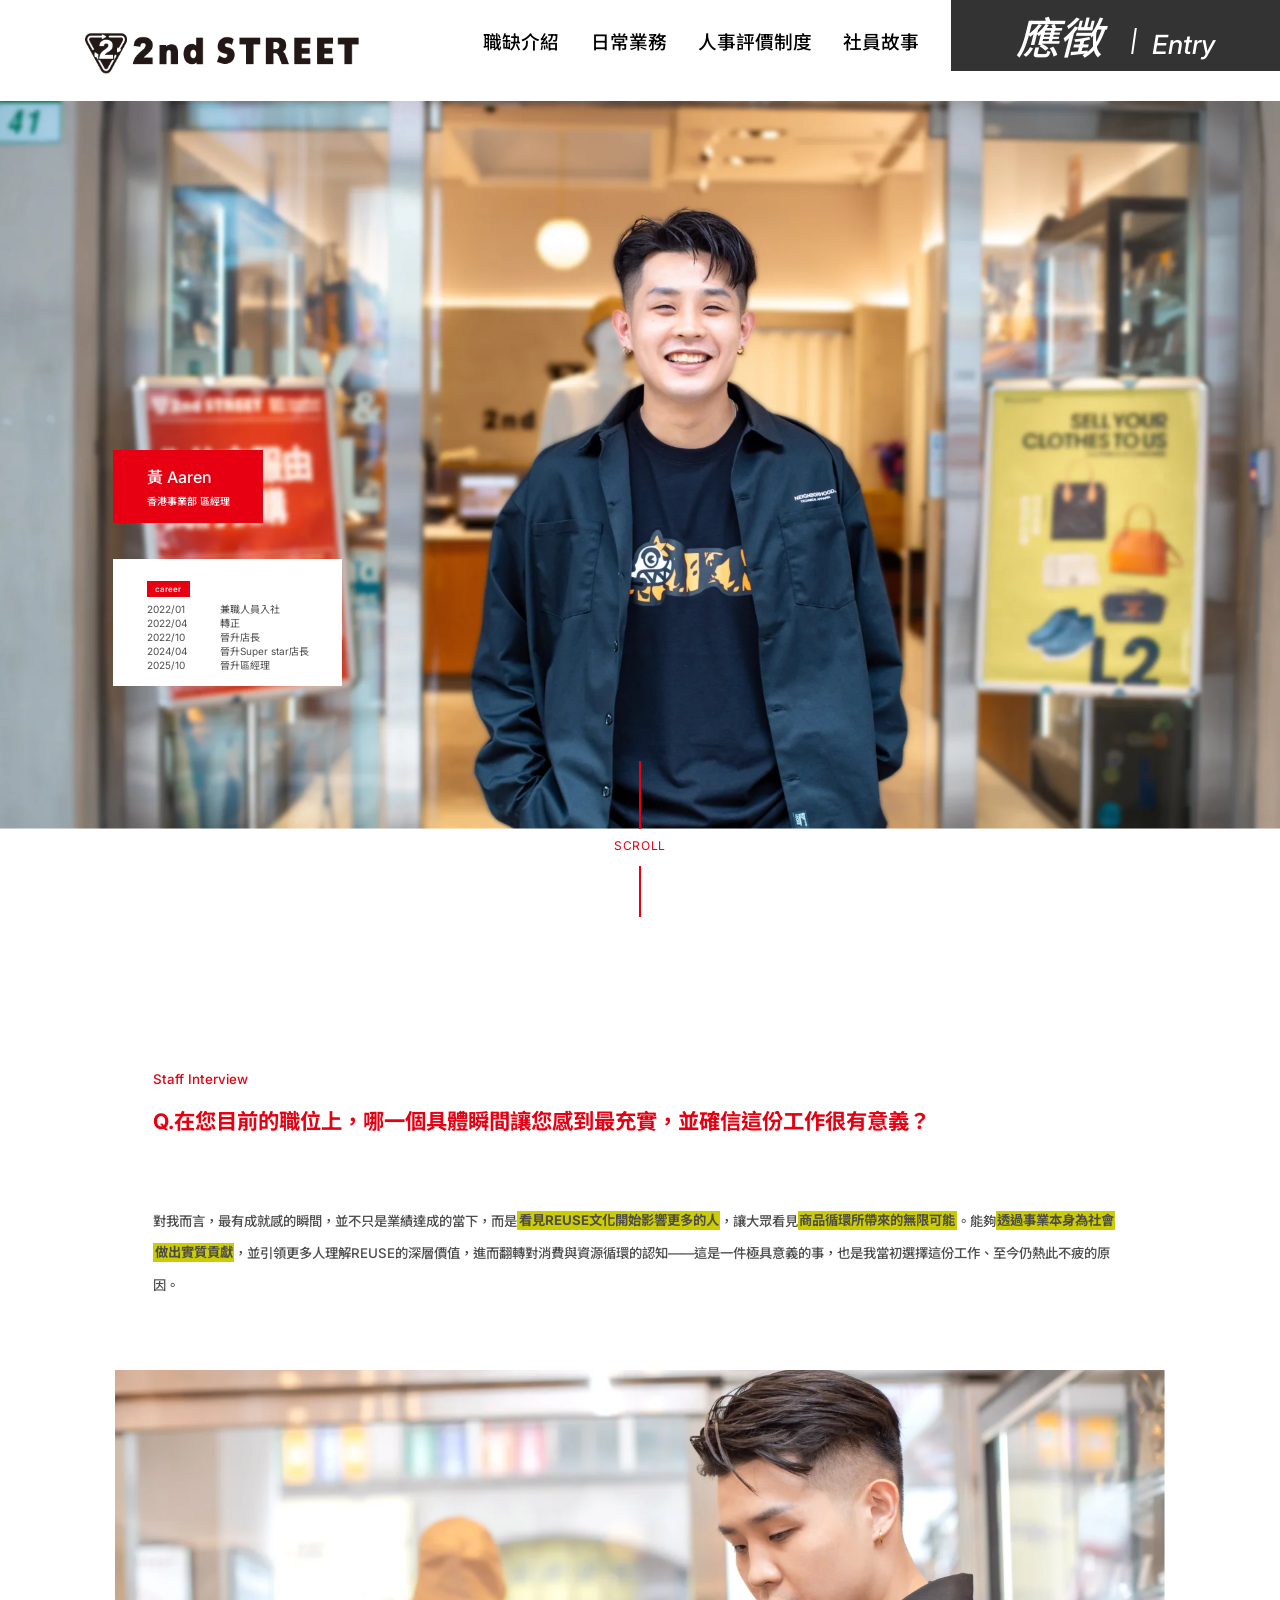
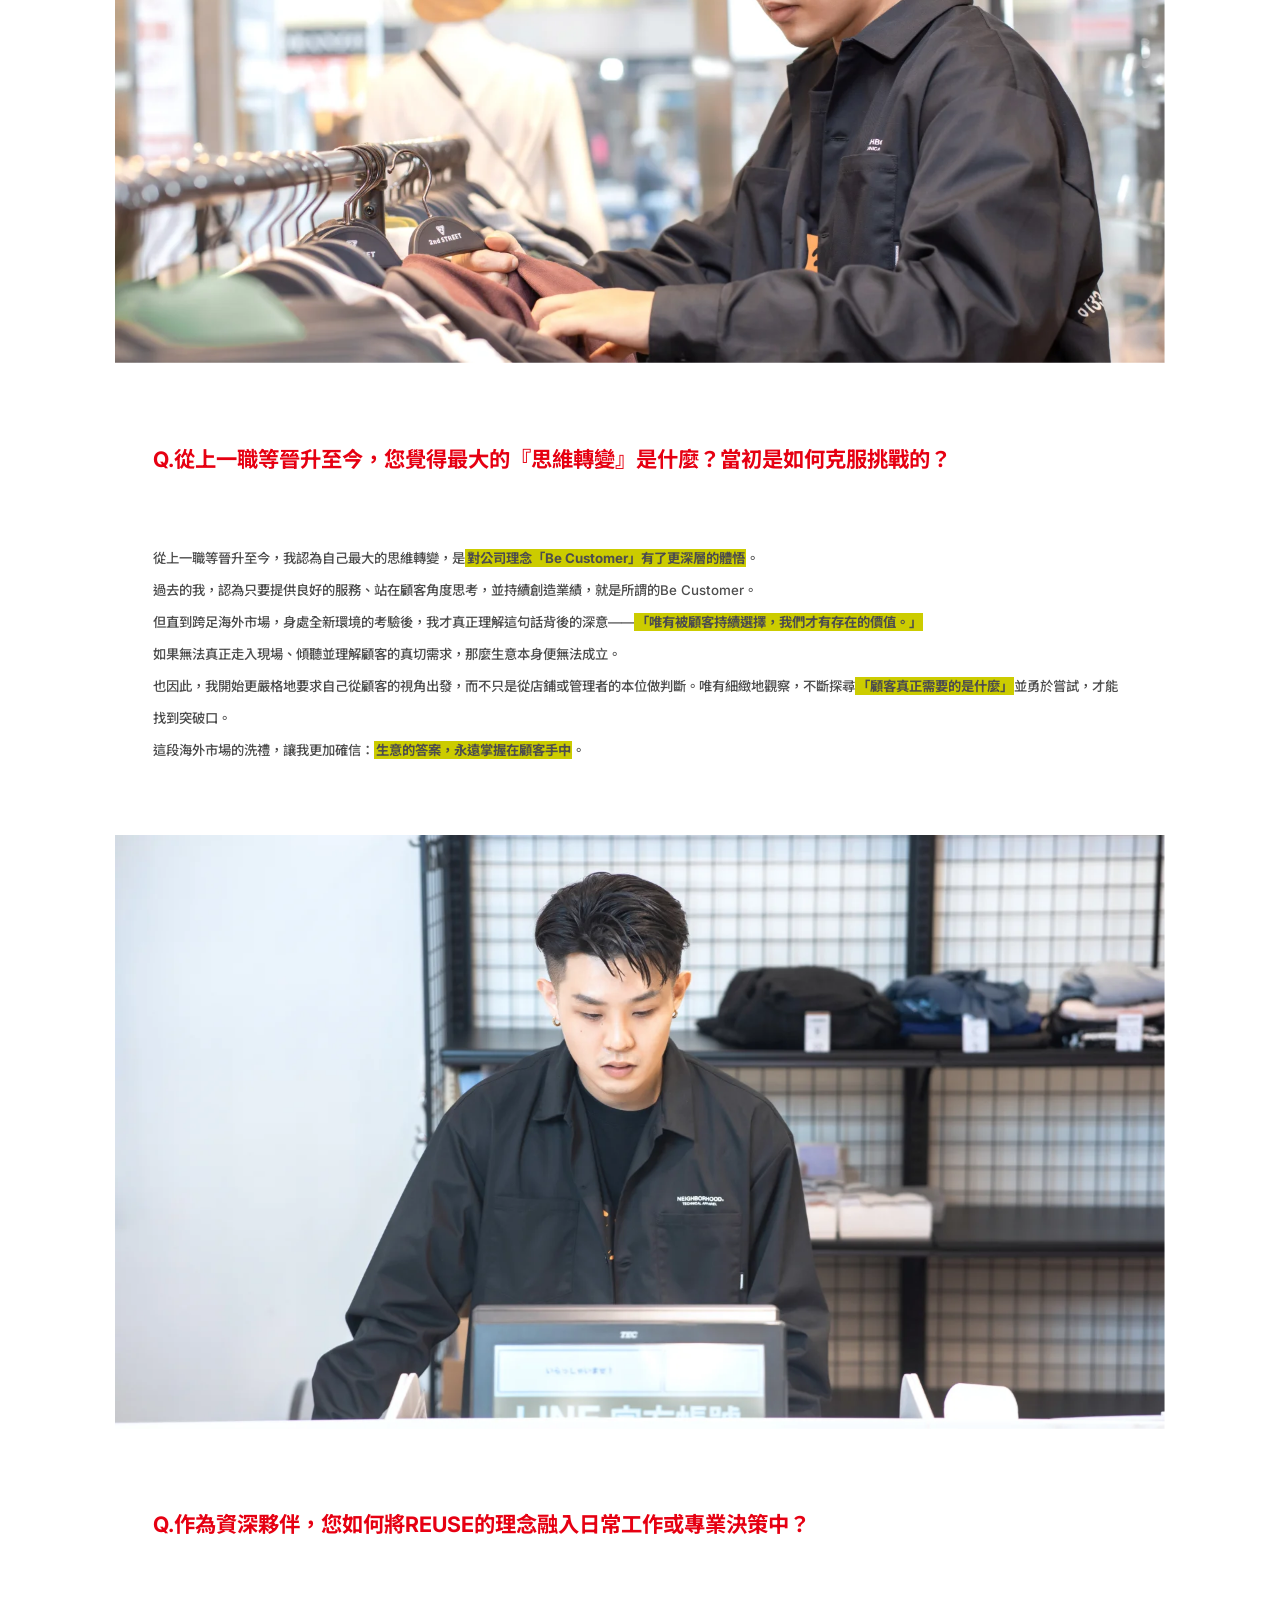
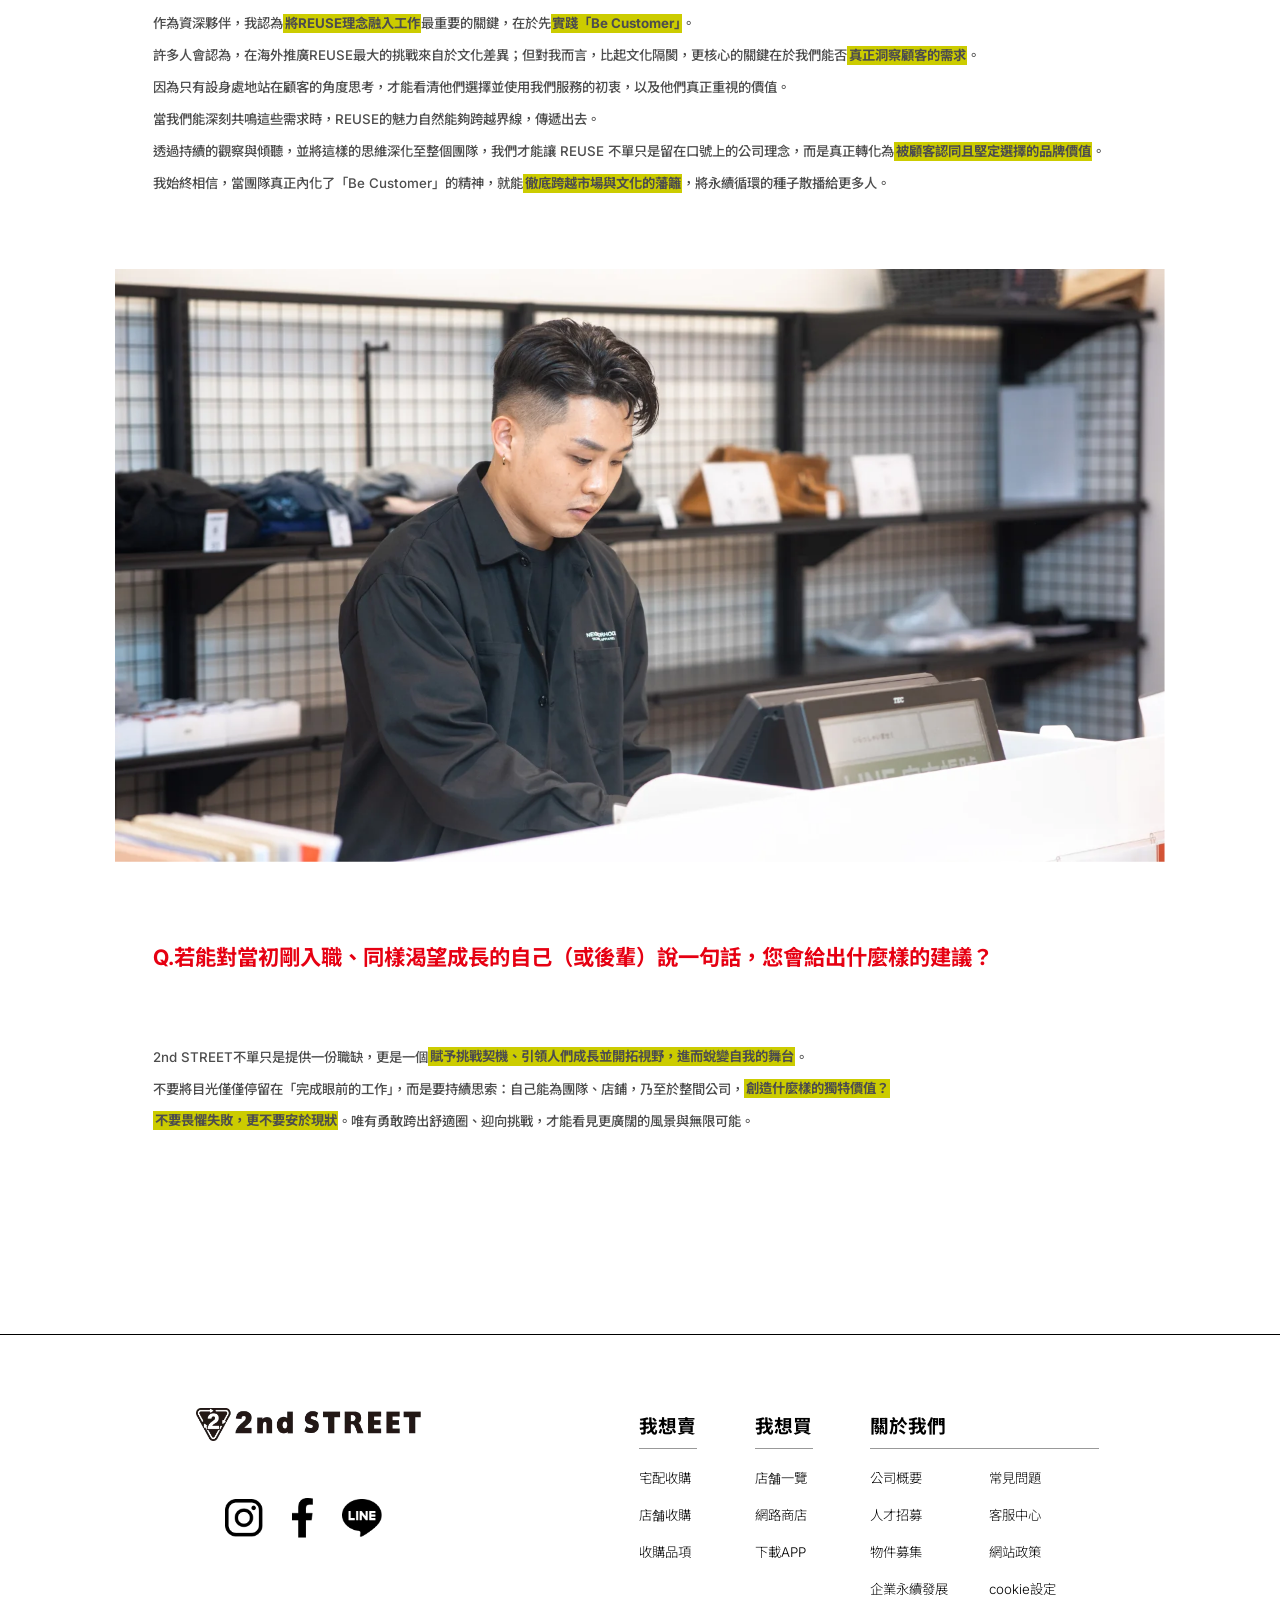
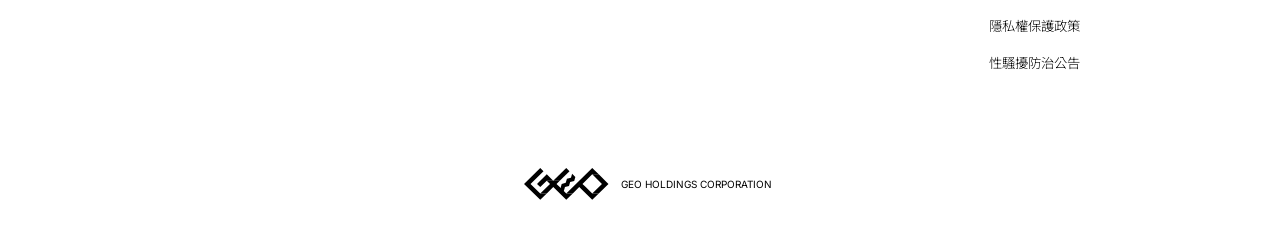
==== commit 0d4037fa: "perf: 全站圖片改用 WebP（q80），整批約 24MB→2MB - assets 內 20 張 jpg/png 以 cwebp q80 轉為 webp，刪除原檔 - 11 個 HTML 檔所有" ====
--- a/aaren.html
+++ b/aaren.html
@@ -23,7 +23,7 @@
     <header class="header">
         <div class="container">
             <a href="index.html" class="logo">
-                <img src="assets/images/logo.png" alt="2nd STREET">
+                <img src="assets/images/logo.webp" alt="2nd STREET">
             </a>
 
             <button class="menu-toggle" aria-label="開啟選單" aria-expanded="false">
@@ -40,13 +40,13 @@
                 <a href="https://www.104.com.tw/company/1a2x6bl42j" class="nav-link nav-menu__entry" target="_blank" rel="noopener noreferrer">應徵｜Entry</a>
                 <div class="nav-menu__social">
                     <a href="https://www.instagram.com/2ndstreet_taiwan/" aria-label="Instagram" target="_blank" rel="noopener noreferrer">
-                        <img src="assets/images/social/ig.png" alt="Instagram" width="55" height="55" loading="lazy">
+                        <img src="assets/images/social/ig.webp" alt="Instagram" width="55" height="55" loading="lazy">
                     </a>
                     <a href="https://www.facebook.com/2ndSTREET.TAIWAN/" aria-label="Facebook" target="_blank" rel="noopener noreferrer">
-                        <img src="assets/images/social/fb.png" alt="Facebook" height="55" loading="lazy">
+                        <img src="assets/images/social/fb.webp" alt="Facebook" height="55" loading="lazy">
                     </a>
                     <a href="https://page.line.me/062zihqb?openQrModal=true" aria-label="LINE" target="_blank" rel="noopener noreferrer">
-                        <img src="assets/images/social/line.png" alt="LINE" width="55" height="55" loading="lazy">
+                        <img src="assets/images/social/line.webp" alt="LINE" width="55" height="55" loading="lazy">
                     </a>
                 </div>
             </nav>
@@ -161,16 +161,16 @@
         <div class="container">
             <div class="footer-content">
                 <div class="footer-brand">
-                    <img src="assets/images/logo.png" alt="2nd STREET" class="footer-logo">
+                    <img src="assets/images/logo.webp" alt="2nd STREET" class="footer-logo">
                     <div class="footer-social">
                         <a href="#" aria-label="Instagram" class="social-icon">
-                            <img src="assets/images/social/ig.png" alt="Instagram" width="40" height="40">
+                            <img src="assets/images/social/ig.webp" alt="Instagram" width="40" height="40">
                         </a>
                         <a href="#" aria-label="Facebook" class="social-icon">
-                            <img src="assets/images/social/fb.png" alt="Facebook" width="40" height="40">
+                            <img src="assets/images/social/fb.webp" alt="Facebook" width="40" height="40">
                         </a>
                         <a href="#" aria-label="LINE" class="social-icon">
-                            <img src="assets/images/social/line.png" alt="LINE" width="40" height="40">
+                            <img src="assets/images/social/line.webp" alt="LINE" width="40" height="40">
                         </a>
                     </div>
                 </div>
--- a/css/style.css
+++ b/css/style.css
@@ -365,6 +365,7 @@
         font-family: "Noto Sans TC", sans-serif;
         font-size: min(3.375vw, 64.8px);
         font-weight: 500;
+        font-style: italic;
         line-height: 1;
     }
 
@@ -682,11 +683,6 @@
     transform: translateY(0) scale(1);
 }
 
-/* ponytail: scale 1.3 給上下各 15% 溢出，正好對應 data-speed 1.5 的 ±15% 位移上限 */
-.ms-img .parallax-image {
-    transform: translateY(var(--parallax-y)) scale(1.3);
-}
-
 /* 標題遮罩上浮，沿用 milkstar 的 1.3s 曲線；padding 避免底線被裁切 */
 .about-collage__title.title-rise {
     padding-bottom: 0.5em;
@@ -699,16 +695,6 @@
                 opacity 1.3s cubic-bezier(.39, .575, .565, 1);
 }
 
-/* Parallax scroll effect */
-.parallax-image {
-    --parallax-y: 0%;
-    will-change: transform;
-    width: 100%;
-    height: 120%;
-    object-fit: cover;
-    object-position: center;
-    transform: translateY(var(--parallax-y));
-}
 
 /* ========================================
    Hero Section
@@ -3738,7 +3724,8 @@
     }
 
     .footer-column a {
-        font-size: 24px;
+        font-size: 26px;
+        font-weight: 300;
         line-height: 1.5;
     }
 
@@ -3810,7 +3797,8 @@
     }
 
     .daily-vision__title {
-        font-size: 44px;
+        font-size: 43px;
+        font-weight: 700;
         line-height: 1.5;
     }
 
@@ -3818,6 +3806,7 @@
         max-width: none;
         margin-top: 46px;
         font-size: 24px;
+        font-weight: 400;
         line-height: 2;
     }
 
@@ -3882,13 +3871,14 @@
     }
 
     .daily-job__label-jp {
-        font-size: 36px;
+        font-size: 38px;
+        font-weight: 700;
         line-height: 1;
         letter-spacing: 2px;
     }
 
     .daily-job__label-en {
-        font-size: 24px;
+        font-size: 26px;
         font-weight: 700;
     }
 
@@ -3899,12 +3889,14 @@
 
     .daily-job__heading {
         font-size: 36px;
+        font-weight: 700;
         line-height: 1.3;
         margin-bottom: 26px;
     }
 
     .daily-job__desc {
-        font-size: 24px;
+        font-size: 23px;
+        font-weight: 400;
         line-height: 2;
     }
 }
@@ -4129,20 +4121,23 @@
     .members-card__role {
         color: var(--text-inverse);
         font-size: 26px;
+        font-weight: 500;
         line-height: 1;
         margin-bottom: 12px;
     }
 
     .members-card__name {
         color: var(--text-inverse);
-        font-size: 40px;
+        font-size: 42px;
+        font-weight: 500;
         line-height: 1.05;
         margin-bottom: 0;
     }
 
     /* career 徽章 */
     .members-card__badge {
-        font-size: 24px;
+        font-size: 28px;
+        font-weight: 500;
         padding: 10px 21px;
         margin: 53px 0 24px 52px;
     }
@@ -4157,7 +4152,8 @@
     }
 
     .members-career__item {
-        font-size: 24px;
+        font-size: 25px;
+        font-weight: 400;
         line-height: 40px;
         break-inside: avoid;
     }
@@ -4206,6 +4202,7 @@
 
     .job-benefit__title {
         font-size: 30px;
+        font-weight: 700;
         padding-bottom: 20px;
         margin-bottom: 22px;
     }
@@ -4217,6 +4214,7 @@
 
     .job-benefit__desc {
         font-size: 22px;
+        font-weight: 400;
         line-height: 1.5;
         color: var(--color-ink);
     }
@@ -4244,7 +4242,8 @@
         flex: 1 1 50%;
         height: 55px;
         padding: 0 8px;
-        font-size: 32px;
+        font-size: 24px;
+        font-weight: 700;
         line-height: 1;
         border-radius: 20px 20px 0 0;
     }
@@ -4274,13 +4273,15 @@
         min-height: 97px;
         padding: 10px 16px;
         font-size: 32px;
+        font-weight: 700;
         line-height: 1.3;
     }
 
     .job-table__desc {
         align-items: center;
         padding: 42px 0;
-        font-size: 18px;
+        font-size: 16px;
+        font-weight: 500;
         line-height: 28px;
         text-align: center;
         color: var(--color-ink);
@@ -4322,12 +4323,14 @@
     }
 
     .story-hero__name {
-        font-size: 22px;
+        font-size: 24px;
+        font-weight: 500;
         line-height: 1.2;
     }
 
     .story-hero__role {
-        font-size: 14px;
+        font-size: 15px;
+        font-weight: 500;
         line-height: 1.2;
         margin-top: 4px;
     }
@@ -4341,13 +4344,15 @@
     }
 
     .story-hero__badge {
-        font-size: 11px;
+        font-size: 12px;
+        font-weight: 500;
         padding: 4px 8px;
         margin-bottom: 3px;
     }
 
     .story-hero__career-item {
-        font-size: 13px;
+        font-size: 15px;
+        font-weight: 400;
         line-height: 1.35;
     }
 
@@ -4409,17 +4414,20 @@
 
     .story-qa__label {
         font-size: 20px;
+        font-weight: 500;
         margin-bottom: 10px;
     }
 
     .story-qa__title {
         font-size: 32px;
+        font-weight: 700;
         line-height: 1.35;
         margin-bottom: 32px;
     }
 
     .story-qa__answer {
         font-size: 20px;
+        font-weight: 500;
         line-height: 1.6;
     }
 
@@ -4495,7 +4503,8 @@
     }
 
     .highlight-title {
-        font-size: 44px;
+        font-size: 43px;
+        font-weight: 700;
         line-height: 1;
         letter-spacing: 2px;
     }
@@ -4505,7 +4514,8 @@
     }
 
     .highlight-heading {
-        font-size: 40px;
+        font-size: 43px;
+        font-weight: 700;
         line-height: 66px;
         margin: 60px 0 0;
     }
@@ -4548,12 +4558,6 @@
         object-fit: cover;
     }
 
-    /* 行動版停用視差位移，避免圖片在 figure 內錯位 */
-    .about-collage__image .parallax-image {
-        height: 100%;
-        transform: none;
-    }
-
     .about-collage__image--shoes {
         left: 34px;
         top: 32px;
@@ -4612,13 +4616,14 @@
     }
 
     .about-collage__paragraph {
-        font-size: 26px;
+        font-size: 23px;
+        font-weight: 400;
         line-height: 48px;
         color: #4D4D4D;
     }
 
     .about-collage__paragraph--lead {
-        font-size: 26px;
+        font-size: 23px;
         font-weight: 400;
         margin-bottom: 0;
     }
@@ -4644,7 +4649,7 @@
     }
 
     .deep-dive-title .section-subtitle {
-        font-size: 24px;
+        font-size: 20px;
         font-weight: 700;
         margin: 8px 0 0;
     }
@@ -4684,11 +4689,13 @@
     }
 
     .image-label__zh {
-        font-size: 34px;
+        font-size: 32px;
+        font-weight: 700;
     }
 
     .image-label__en {
         font-size: 22px;
+        font-weight: 700;
     }
 
     /* 紅色 view more 膠囊：左 28、距底 40、240x64 */
@@ -4702,8 +4709,8 @@
         display: inline-flex;
         align-items: center;
         justify-content: center;
-        font-size: 28px;
-        font-weight: 400;
+        font-size: 36px;
+        font-weight: 500;
         letter-spacing: 0.02em;
     }
 
@@ -4729,7 +4736,7 @@
     }
 
     .staff-stories-section .section-subtitle {
-        font-size: 24px;
+        font-size: 20px;
         font-weight: 700;
         margin: 8px 0 0;
     }
@@ -4791,8 +4798,8 @@
         display: inline-flex;
         align-items: center;
         justify-content: center;
-        font-size: 30px;
-        font-weight: 400;
+        font-size: 44px;
+        font-weight: 500;
         line-height: 1;
         border-radius: 10px;
     }
@@ -4958,7 +4965,7 @@
 
     /* 欄標題：24px 粗體 + 下方灰色分隔線 */
     .footer-column h4 {
-        font-size: min(1.25vw, 24px);
+        font-size: min(1.4583vw, 28px);
         font-weight: 700;
         line-height: 1;
         color: var(--text-primary);
@@ -4983,7 +4990,8 @@
     }
 
     .footer-column a {
-        font-size: min(0.9375vw, 18px);
+        font-size: min(1.0417vw, 20px);
+        font-weight: 300;
         line-height: 1;
         color: var(--text-primary);
         transition: var(--transition-base);
@@ -5076,8 +5084,8 @@
 
     .scroll-text {
         margin-top: min(0.8333vw, 16px);
-        font-size: min(1.25vw, 24px);
-        font-weight: 500;
+        font-size: min(0.9375vw, 18px);
+        font-weight: 400;
         letter-spacing: 0.05em;
         line-height: 1;
         color: var(--color-secondary);
@@ -5189,7 +5197,8 @@
     }
 
     .about-collage__title {
-        font-size: min(2.7083vw, 52px);
+        font-size: min(2.8646vw, 55px);
+        font-weight: 700;
         line-height: 1.2;
         white-space: nowrap;
     }
@@ -5200,11 +5209,14 @@
     }
 
     /* 理念文字：置中（首行 ink y3209 → 相對 612；行距 48；群組間距 +46） */
+    /* 置中改用 left:0/right:0 + auto margin，不佔用 transform：
+       否則 .ms-fade.is-visible 的 translateY(0) 會蓋掉 translateX(-50%) 使整塊右移 */
     .about-collage__text {
-        left: 50%;
+        left: 0;
+        right: 0;
         top: min(31.1979vw, 599px);
         width: max-content;
-        transform: translateX(-50%);
+        margin-inline: auto;
         text-align: center;
     }
 
@@ -5217,12 +5229,14 @@
     }
 
     .about-collage__paragraph {
-        font-size: min(1.1458vw, 22px);
+        font-size: min(1.1979vw, 23px);
+        font-weight: 400;
         line-height: min(2.5vw, 48px);
     }
 
     .about-collage__paragraph--lead {
         font-size: min(1.25vw, 24px);
+        font-weight: 500;
         line-height: min(2.5vw, 48px);
         margin-bottom: 0;
     }
@@ -5249,7 +5263,7 @@
     }
 
     .deep-dive-title .section-subtitle {
-        font-size: min(1.4583vw, 28px);
+        font-size: min(1.4063vw, 27px);
         font-weight: 700;
         color: var(--color-secondary);
         line-height: 1.2;
@@ -5295,12 +5309,14 @@
     }
 
     .image-label__zh {
-        font-size: min(2.2917vw, 44px);
+        font-size: min(2.3958vw, 46px);
+        font-weight: 700;
         line-height: min(4.375vw, 84px);
     }
 
     .image-label__en {
-        font-size: min(1.5625vw, 30px);
+        font-size: min(1.6146vw, 31px);
+        font-weight: 700;
         line-height: 1;
     }
 
@@ -5314,7 +5330,7 @@
         width: min(15.5729vw, 299px);
         height: min(4.0104vw, 77px);
         padding: 0;
-        font-size: min(1.3542vw, 26px);
+        font-size: min(1.7188vw, 33px);
         font-weight: 500;
         border-radius: min(2.0052vw, 38.5px);
     }
@@ -5347,7 +5363,7 @@
     }
 
     .staff-stories-section .section-subtitle {
-        font-size: min(1.4583vw, 28px);
+        font-size: min(1.4063vw, 27px);
         font-weight: 700;
         color: var(--color-secondary);
         line-height: 1.2;
@@ -5390,7 +5406,7 @@
     }
 
     .staff-grid .card-title {
-        font-size: min(1.4583vw, 28px);
+        font-size: min(1.5625vw, 30px);
         font-weight: 400;
         line-height: min(2.3438vw, 45px);
         color: var(--color-ink);
@@ -5398,7 +5414,7 @@
     }
 
     .staff-grid .card-role {
-        font-size: min(1.4583vw, 28px);
+        font-size: min(1.5625vw, 30px);
         font-weight: 400;
         line-height: min(2.3438vw, 45px);
         color: var(--color-ink);
@@ -5454,7 +5470,7 @@
         width: min(15.5729vw, 299px);
         height: min(4.0625vw, 78px);
         padding: 0;
-        font-size: min(1.3542vw, 26px);
+        font-size: min(2.0833vw, 40px);
         font-weight: 500;
         line-height: 1;
         border-radius: min(2.0313vw, 39px);
@@ -5491,6 +5507,7 @@
     .daily-vision__subtitle {
         margin-top: min(4.8438vw, 93px);
         font-size: min(1.25vw, 24px);
+        font-weight: 500;
         line-height: 2;
         color: #4D4D4D;
     }
@@ -5569,13 +5586,14 @@
     }
 
     .daily-job__label-jp {
-        font-size: min(2.0833vw, 40px);
+        font-size: min(2.2396vw, 43px);
+        font-weight: 700;
         line-height: 1;
         letter-spacing: min(0.2083vw, 4px);
     }
 
     .daily-job__label-en {
-        font-size: min(1.4583vw, 28px);
+        font-size: min(1.5104vw, 29px);
         font-weight: 700;
         line-height: 1;
     }
@@ -5596,7 +5614,8 @@
     }
 
     .daily-job__desc {
-        font-size: min(1.25vw, 24px);
+        font-size: min(1.4063vw, 27px);
+        font-weight: 400;
         line-height: 1.5;
         color: #4D4D4D;
     }
@@ -5816,13 +5835,15 @@
     }
 
     .members-card__role {
-        font-size: min(1.7708vw, 34px);     /* 34 */
+        font-size: min(1.6667vw, 32px);     /* 32 */
+        font-weight: 500;
         line-height: 1;
         margin-bottom: min(0.7813vw, 15px); /* 15 */
     }
 
     .members-card__name {
         font-size: min(2.5vw, 48px);        /* 48 */
+        font-weight: 500;
         line-height: 1;
         margin-bottom: min(2.7083vw, 52px); /* 52 */
     }
@@ -5834,13 +5855,15 @@
         width: min(7.0833vw, 136px);        /* 136 */
         height: min(2.7083vw, 52px);        /* 52 */
         padding: 0;
-        font-size: min(1.5625vw, 30px);     /* 30 */
+        font-size: min(1.7708vw, 34px);     /* 34 */
+        font-weight: 500;
         letter-spacing: 0.04em;
         margin-bottom: min(0.5208vw, 10px); /* 10 */
     }
 
     .members-career__item {
         font-size: min(1.875vw, 36px);  /* 36 */
+        font-weight: 400;
         line-height: min(2.5vw, 48px);  /* 48 */
     }
 
@@ -5894,7 +5917,8 @@
     }
 
     .job-benefit__title {
-        font-size: min(2.5vw, 48px);
+        font-size: min(2.0833vw, 40px);
+        font-weight: 700;
         line-height: 1;
         padding-bottom: min(1.25vw, 24px);
         margin-bottom: min(1.4583vw, 28px);
@@ -5906,7 +5930,8 @@
     }
 
     .job-benefit__desc {
-        font-size: min(1.6667vw, 32px);
+        font-size: min(1.5625vw, 30px);
+        font-weight: 400;
         line-height: 1.6;
         color: var(--color-ink);
     }
@@ -5993,7 +6018,8 @@
     .job-table__desc {
         flex: 1 1 auto;
         padding: min(4.2708vw, 82px) min(1.5625vw, 30px) min(4.2708vw, 82px) min(3.5938vw, 69px);
-        font-size: min(1.4583vw, 28px);
+        font-size: min(1.25vw, 24px);
+        font-weight: 500;
         line-height: min(2.5vw, 48px);
     }
 
@@ -6028,14 +6054,14 @@
     }
 
     .story-hero__name {
-        font-size: min(3.125vw, 60px);         /* 沈 ink 高 52 → fs 60 */
+        font-size: min(1.25vw, 24px);
         font-weight: 500;
         line-height: 1.2;
     }
 
     .story-hero__role {
-        font-size: min(2.0833vw, 40px);        /* 字幅 advance ≈ 39.5 */
-        font-weight: 400;
+        font-size: min(0.7813vw, 15px);
+        font-weight: 500;
         line-height: 1.2;
         margin-top: min(0.625vw, 12px);
     }
@@ -6049,8 +6075,8 @@
     }
 
     .story-hero__badge {
-        font-size: min(1.3542vw, 26px);        /* badge 盒 102x38.7 */
-        font-weight: 400;
+        font-size: min(0.625vw, 12px);
+        font-weight: 500;
         line-height: 1;
         padding: min(0.3125vw, 6px) min(0.6771vw, 13px);
         margin-bottom: min(0.3646vw, 7px);
@@ -6058,7 +6084,8 @@
 
     .story-hero__career-item {
         color: #4D4D4D;
-        font-size: min(1.3542vw, 26px);        /* advance ≈ 26.5 */
+        font-size: min(0.7813vw, 15px);
+        font-weight: 400;
         line-height: 1.4;                      /* 行距 36.4 */
     }
 
@@ -6084,7 +6111,7 @@
 
     .story-qa__label {
         color: var(--color-secondary);
-        font-size: min(1.6667vw, 32px);        /* caps ink 23.7 → fs 32 */
+        font-size: min(1.0417vw, 20px);
         font-weight: 500;
         line-height: 1.2;
         margin-bottom: min(0.6771vw, 13px);    /* label ink 底 1638.7 → 標題 ink 頂 1671.3 */
@@ -6092,7 +6119,7 @@
 
     .story-qa__title {
         color: var(--color-secondary);
-        font-size: min(3.0208vw, 58px);        /* advance ≈ 58.3 */
+        font-size: min(1.6667vw, 32px);
         font-weight: 700;
         line-height: min(4.0625vw, 78px);      /* 行距 77.7 */
         margin-bottom: min(4.4792vw, 86px);    /* 標題 ink 底 1798 → 內文 ink 頂 1913.3 */
@@ -6100,7 +6127,8 @@
 
     .story-qa__answer {
         color: #4D4D4D;
-        font-size: min(1.3021vw, 25px);        /* advance ≈ 25.07 */
+        font-size: min(1.0417vw, 20px);
+        font-weight: 500;
         line-height: min(2.5vw, 48px);         /* 行距 ≈ 48 */
     }
 
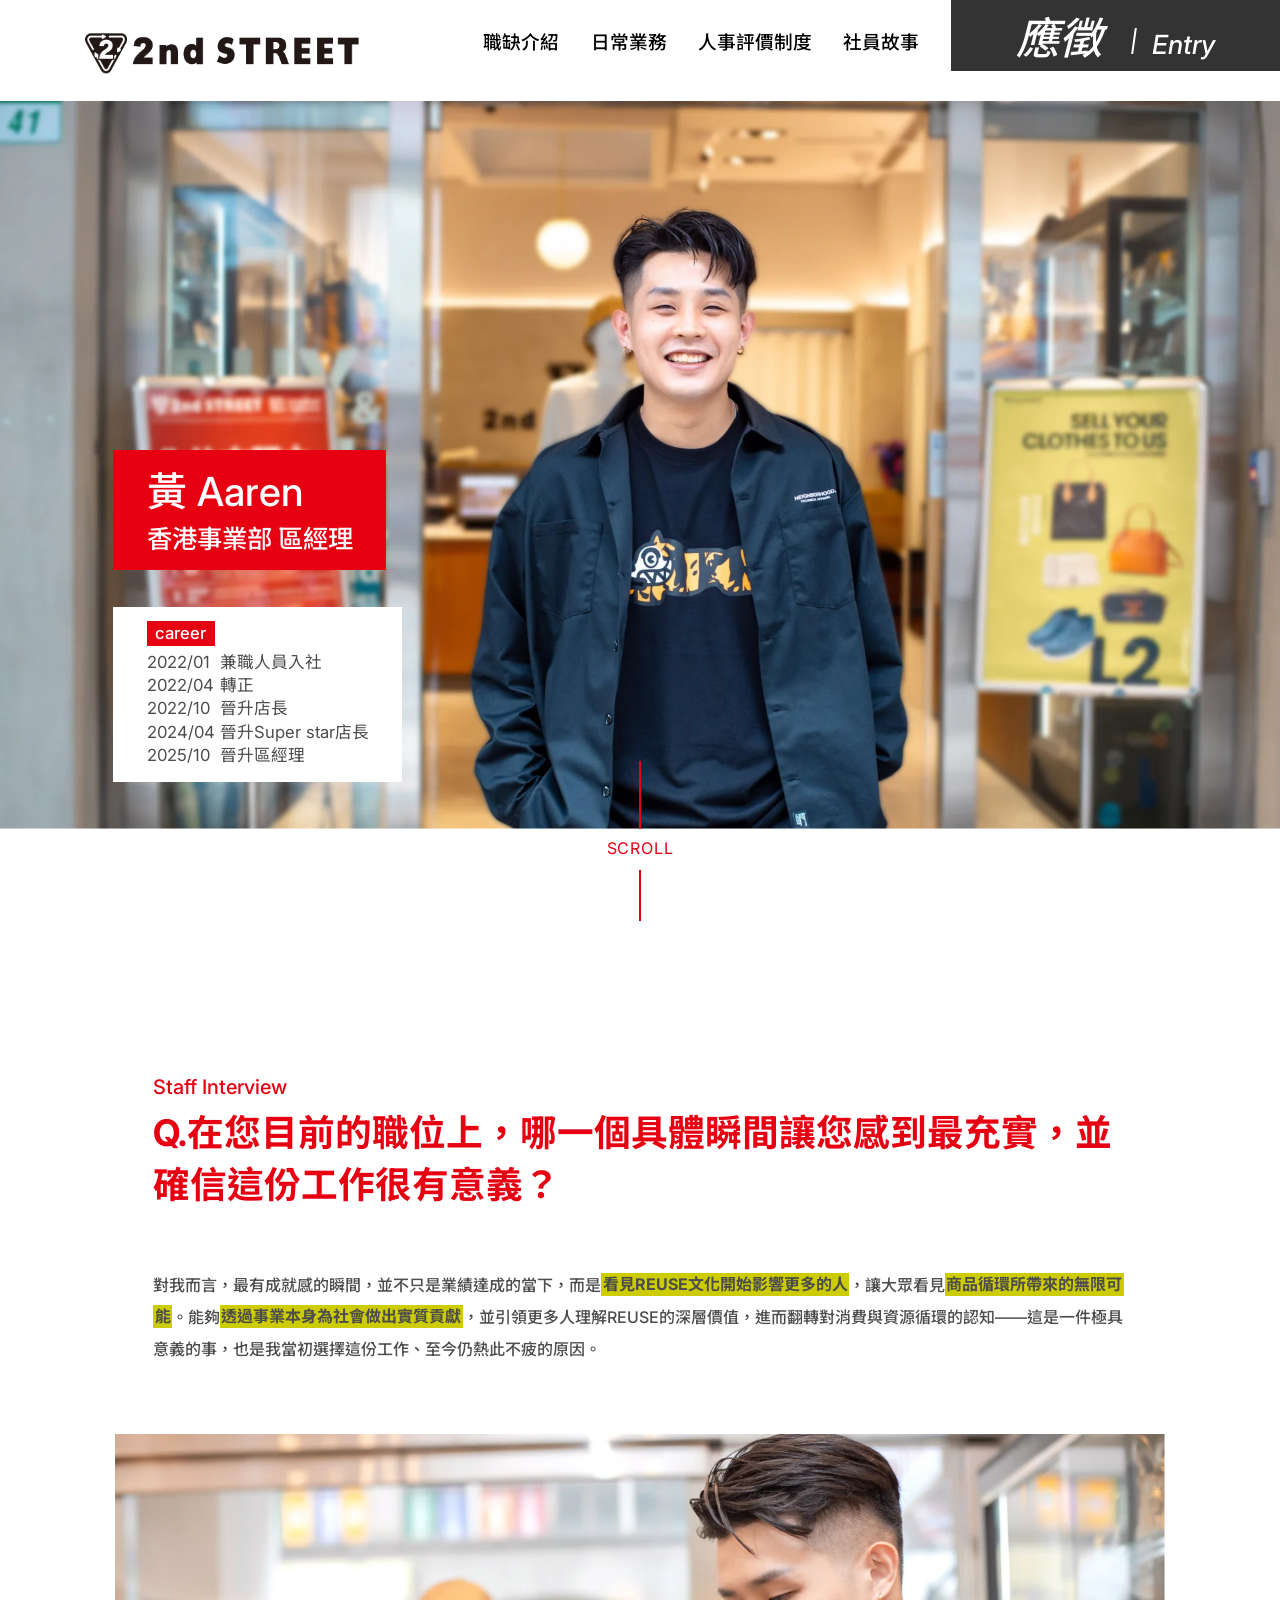
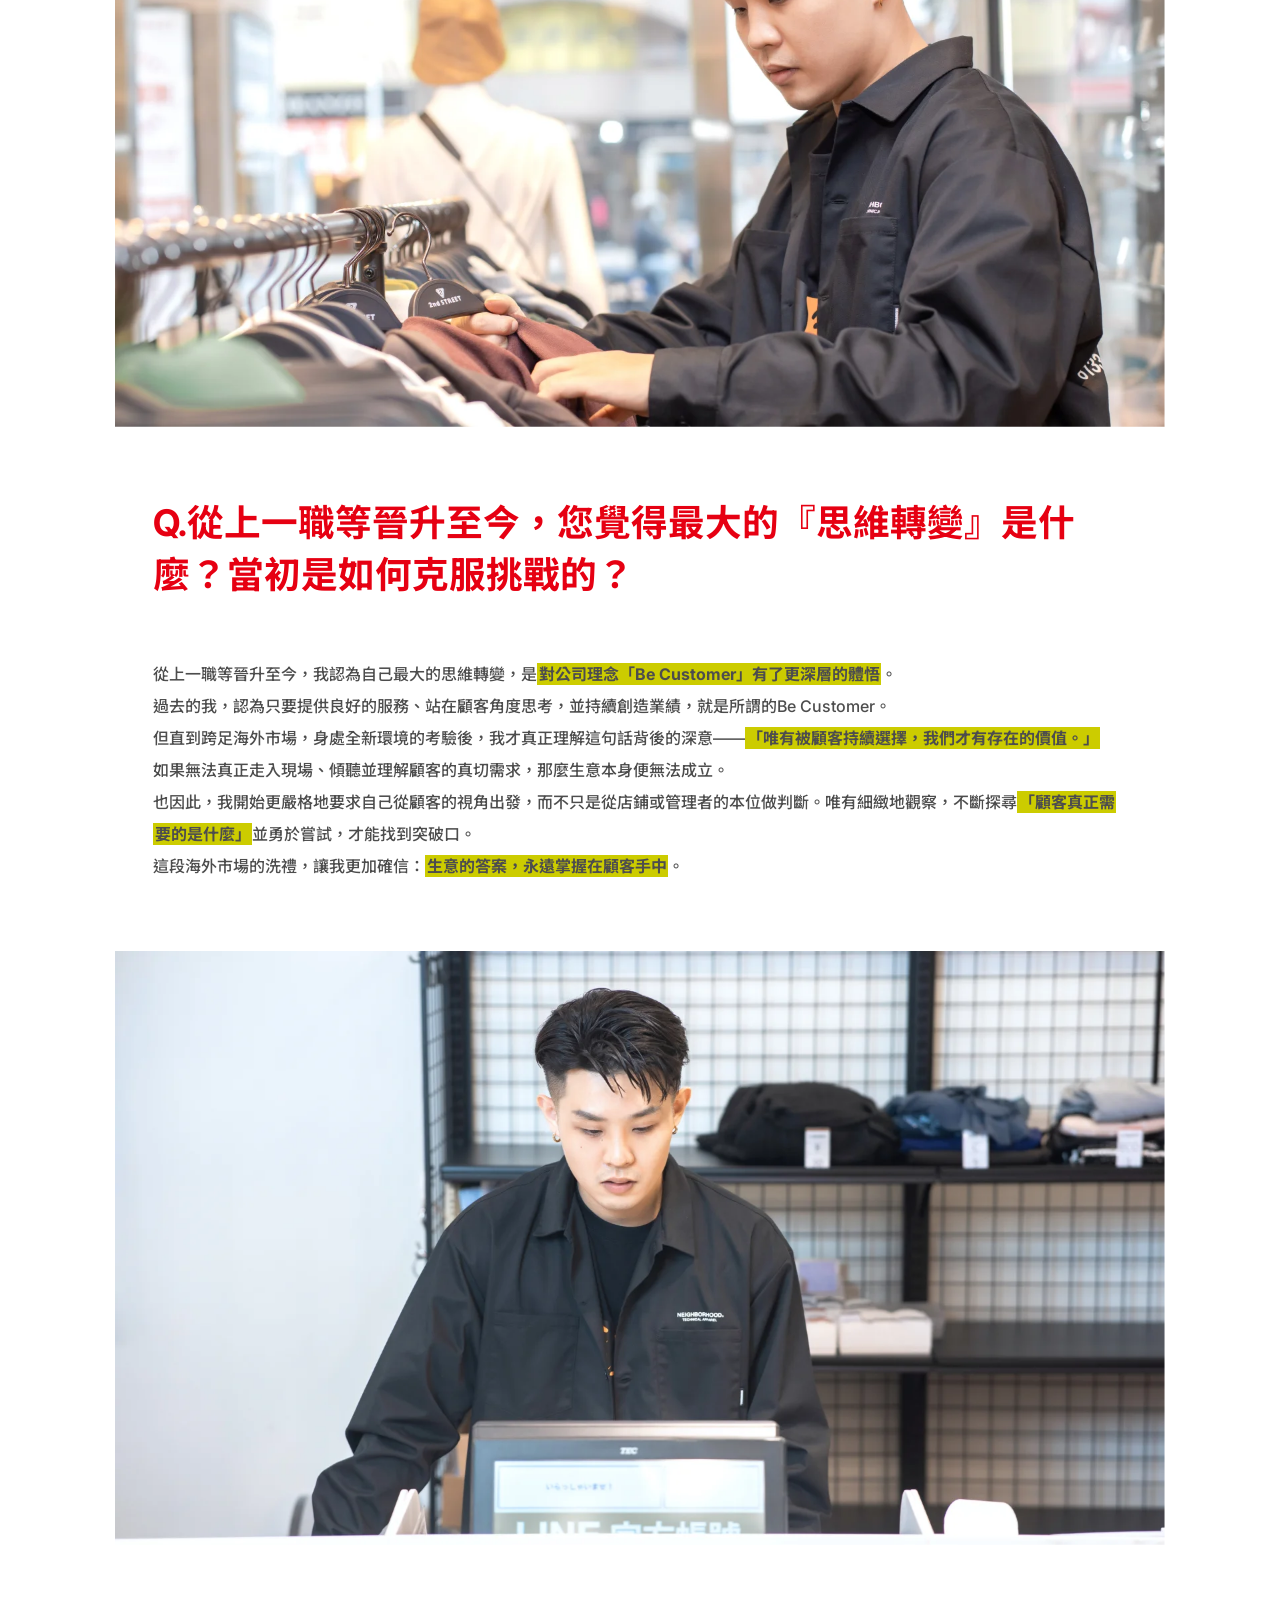
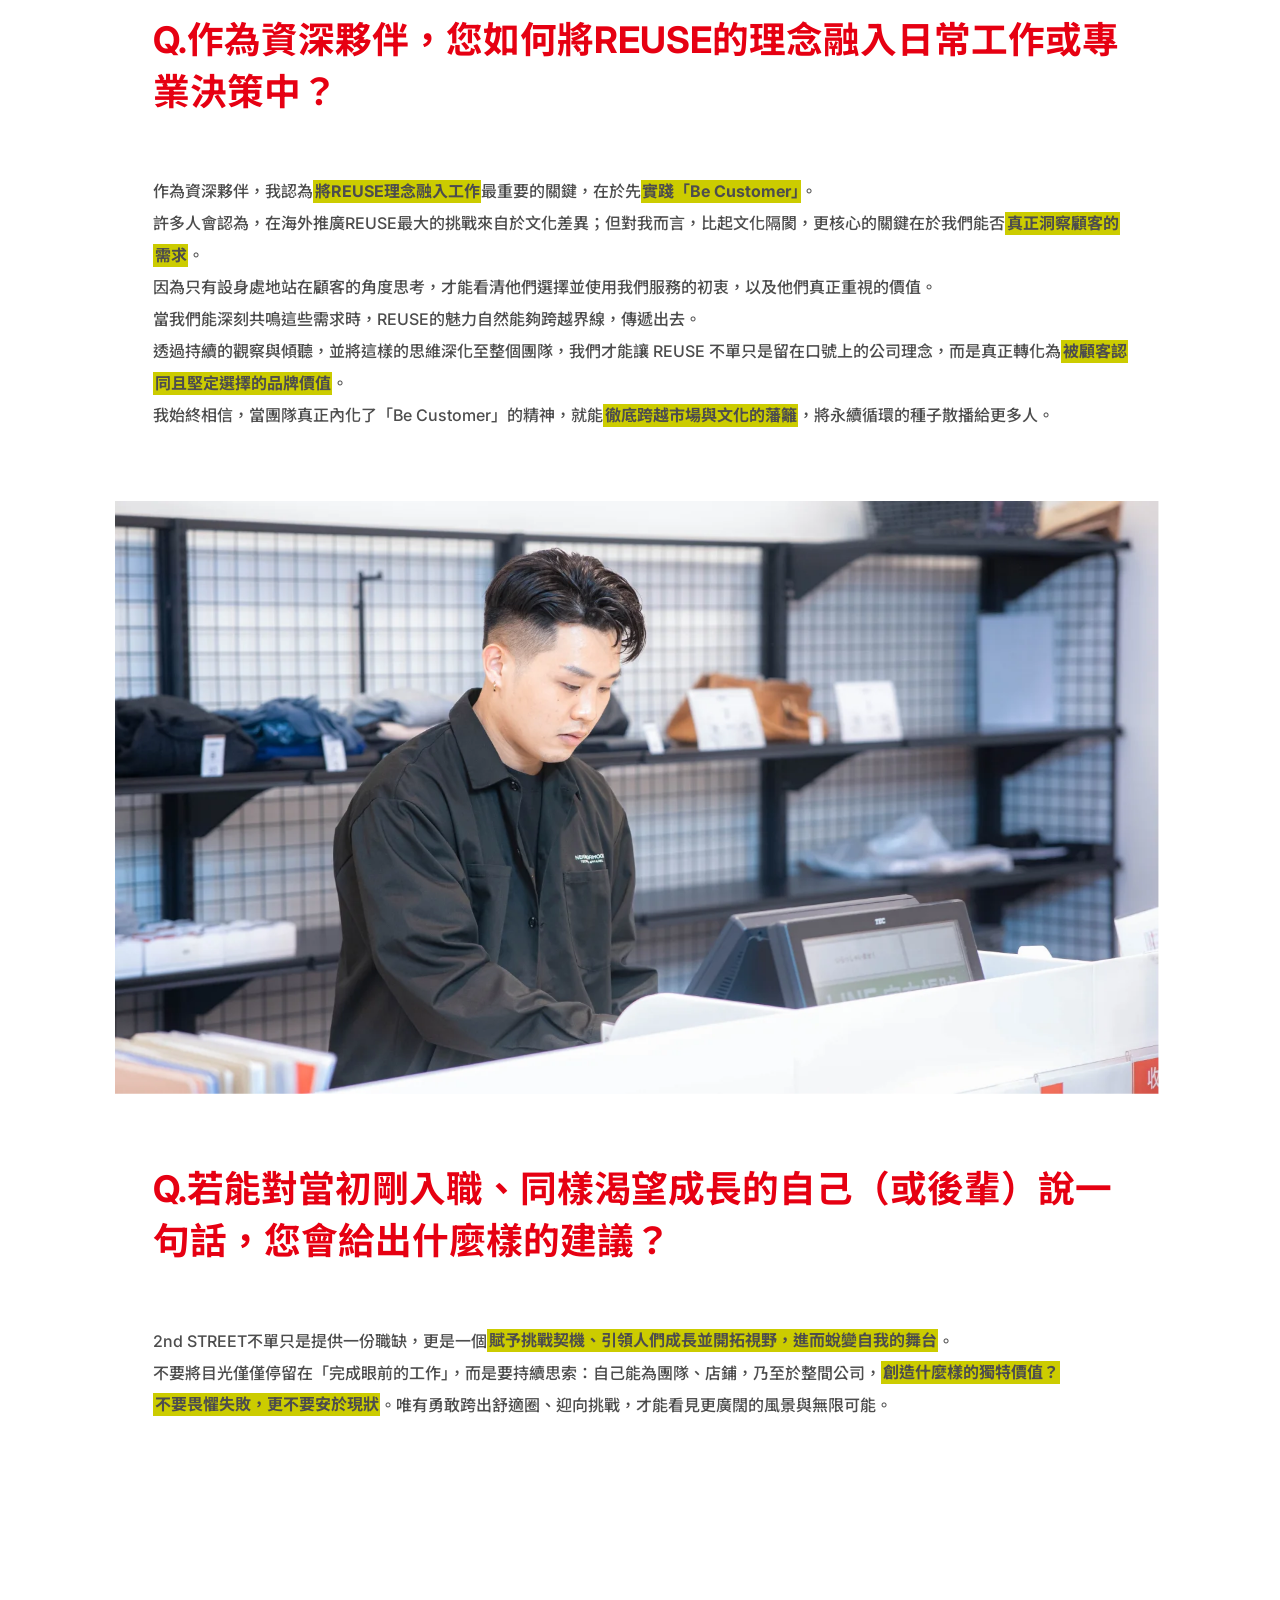
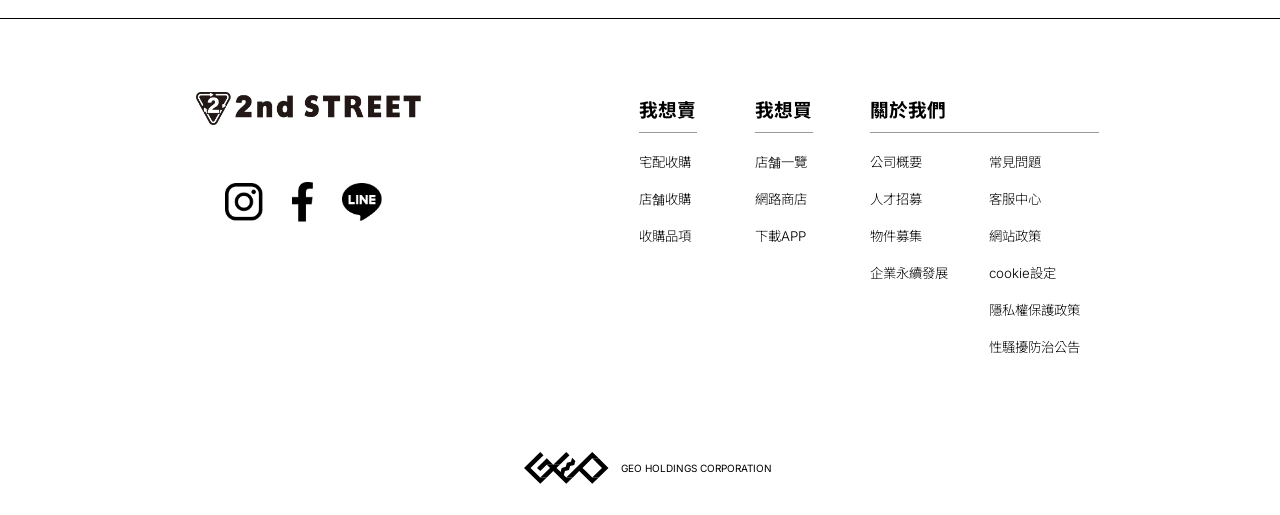
==== commit cc57d70e: "fix: 子頁 footer 社群圖示補上正確連結 9 頁 footer 的 IG/FB/LINE 原為 href="#"，改為實際社群連結 （同 index／header）＋ target="_bl" ====
--- a/aaren.html
+++ b/aaren.html
@@ -163,13 +163,13 @@
                 <div class="footer-brand">
                     <img src="assets/images/logo.webp" alt="2nd STREET" class="footer-logo">
                     <div class="footer-social">
-                        <a href="#" aria-label="Instagram" class="social-icon">
+                        <a href="https://www.instagram.com/2ndstreet_taiwan/" aria-label="Instagram" class="social-icon" target="_blank" rel="noopener noreferrer">
                             <img src="assets/images/social/ig.webp" alt="Instagram" width="40" height="40">
                         </a>
-                        <a href="#" aria-label="Facebook" class="social-icon">
+                        <a href="https://www.facebook.com/2ndSTREET.TAIWAN/" aria-label="Facebook" class="social-icon" target="_blank" rel="noopener noreferrer">
                             <img src="assets/images/social/fb.webp" alt="Facebook" width="40" height="40">
                         </a>
-                        <a href="#" aria-label="LINE" class="social-icon">
+                        <a href="https://page.line.me/062zihqb?openQrModal=true" aria-label="LINE" class="social-icon" target="_blank" rel="noopener noreferrer">
                             <img src="assets/images/social/line.webp" alt="LINE" width="40" height="40">
                         </a>
                     </div>
--- a/css/style.css
+++ b/css/style.css
@@ -3962,7 +3962,7 @@
     .eval-part-time .highlight-line {
         width: 2px;
         height: 130px;
-        margin: 170px auto 24px;
+        margin: 122px auto 24px;
     }
 
     /* --- Section header（中文標題 + 紅色英文副標） --- */
@@ -3999,34 +3999,34 @@
         height: auto;
     }
 
-    /* 店鋪PT：tag 與階梯圖之間留空（設計稿圖頂距 tag 頂 95px） */
+    /* 店鋪PT：新素材含 tag，整張置中 */
     .eval-pt {
         aspect-ratio: auto;
     }
 
     .eval-pt__img {
-        width: 656px;
-        margin: 95px auto 0;
-    }
-
-    /* 店鋪（正職）：階梯圖頂與 tag 同高，tag 直接疊圖上 */
+        width: 643px;
+        margin: 0 auto;
+    }
+
+    /* 店鋪（正職）：新素材含 tag */
     .eval-ft {
         aspect-ratio: auto;
     }
 
     .eval-ft__img {
-        width: 618px;
+        width: 630px;
         margin: 0 auto;
     }
 
-    /* 本部 */
+    /* 本部：新素材含 tag */
     .eval-hq {
         aspect-ratio: auto;
-        margin-top: 146px;
+        margin-top: 74px;
     }
 
     .eval-hq__img {
-        width: 620px;
+        width: 623px;
         margin: 0 auto;
     }
 
@@ -4568,17 +4568,17 @@
     }
 
     .about-collage__image--sign {
-        left: 197px;
+        left: 276px;
         top: 0;
-        width: 438px;
-        height: 262px;
+        width: 390px;
+        height: 220px;
     }
 
     .about-collage__image--group {
-        left: 279px;
+        left: 316px;
         top: 516px;
-        width: 352px;
-        height: 196px;
+        width: 350px;
+        height: 190px;
     }
 
     .about-collage__heading {
@@ -4745,6 +4745,7 @@
     .staff-grid {
         display: flex;
         overflow-x: auto;
+        overflow-y: hidden; /* 只允許水平捲動，避免觸控板上下捲 */
         scroll-snap-type: x mandatory;
         gap: 40px;
         margin: 55px -24px 0;
@@ -5384,6 +5385,7 @@
         margin: 0;
         padding: 0;
         overflow-x: auto;
+        overflow-y: hidden; /* 只允許水平捲動，避免觸控板上下捲 */
         scroll-snap-type: x mandatory;
         scrollbar-width: none;
     }
@@ -5708,11 +5710,11 @@
     }
 
     .eval-part-time .eval-section-header {
-        margin-bottom: min(15.8854vw, 305px);
+        margin-bottom: min(7.8646vw, 151px);
     }
 
     .eval-full-time .eval-section-header {
-        margin-bottom: min(6.4063vw, 123px);
+        margin-bottom: min(8.8542vw, 170px);
     }
 
     /* ----------------------------------------
@@ -5737,38 +5739,26 @@
         height: auto;
     }
 
-    /* --- 店鋪PT：tag y3012–3082、圖 x357 寬 1192（y3188–4017） --- */
-    .eval-pt__tag {
-        margin-left: min(20.2083vw, 388px);
-    }
-
+    /* --- 店鋪PT：新素材含 tag，圖 x358 寬 1191 --- */
     .eval-pt__img {
-        width: min(62.0833vw, 1192px);
-        margin: min(5.5208vw, 106px) 0 0 min(18.5938vw, 357px);
-    }
-
-    /* --- 店鋪（正職）：tag y4930–5001、圖 x418 寬 1144（y5099–6088） --- */
-    .eval-ft__tag {
-        margin-left: min(19.8958vw, 382px);
-    }
-
+        width: min(62.0313vw, 1191px);
+        margin: 0 0 0 min(18.6458vw, 358px);
+    }
+
+    /* --- 店鋪（正職）：新素材含 tag，圖 x382 寬 1179 --- */
     .eval-ft__img {
-        width: min(59.5833vw, 1144px);
-        margin: min(5.1042vw, 98px) 0 0 min(21.7708vw, 418px);
-    }
-
-    /* --- 本部：tag y6403–6473、圖 x414 寬 1148（y6582–7548） --- */
+        width: min(61.4063vw, 1179px);
+        margin: 0 0 0 min(19.8958vw, 382px);
+    }
+
+    /* --- 本部：新素材含 tag，圖 x383 寬 1179 --- */
     .eval-hq {
-        margin-top: min(16.4063vw, 315px);
-    }
-
-    .eval-hq__tag {
-        margin-left: min(19.8958vw, 382px);
+        margin-top: min(15.8333vw, 304px);
     }
 
     .eval-hq__img {
-        width: min(59.7917vw, 1148px);
-        margin: min(5.6771vw, 109px) 0 0 min(21.5625vw, 414px);
+        width: min(61.4063vw, 1179px);
+        margin: 0 0 0 min(19.9479vw, 383px);
     }
 
     /* ----------------------------------------
@@ -6054,13 +6044,13 @@
     }
 
     .story-hero__name {
-        font-size: min(1.25vw, 24px);
+        font-size: min(3.125vw, 60px);
         font-weight: 500;
         line-height: 1.2;
     }
 
     .story-hero__role {
-        font-size: min(0.7813vw, 15px);
+        font-size: min(1.9792vw, 38px);
         font-weight: 500;
         line-height: 1.2;
         margin-top: min(0.625vw, 12px);
@@ -6075,7 +6065,7 @@
     }
 
     .story-hero__badge {
-        font-size: min(0.625vw, 12px);
+        font-size: min(1.3021vw, 25px);
         font-weight: 500;
         line-height: 1;
         padding: min(0.3125vw, 6px) min(0.6771vw, 13px);
@@ -6084,7 +6074,7 @@
 
     .story-hero__career-item {
         color: #4D4D4D;
-        font-size: min(0.7813vw, 15px);
+        font-size: min(1.3021vw, 25px);
         font-weight: 400;
         line-height: 1.4;                      /* 行距 36.4 */
     }
@@ -6092,6 +6082,12 @@
     .story-hero__career-date {
         width: min(5.2083vw, 100px);
         margin-right: min(0.5208vw, 10px);     /* 職稱起點 x330.5（相對盒左 160.5） */
+    }
+
+    /* SCROLL：故事頁桌機 24px（依 sam.html 備註；其他頁維持共用 18px） */
+    .story-hero + .hero-indicator .scroll-text {
+        font-size: min(1.25vw, 24px);
+        font-weight: 400;
     }
 
     /* ---- 訪談區（Staff Interview） ---- */
@@ -6111,7 +6107,7 @@
 
     .story-qa__label {
         color: var(--color-secondary);
-        font-size: min(1.0417vw, 20px);
+        font-size: min(1.5625vw, 30px);
         font-weight: 500;
         line-height: 1.2;
         margin-bottom: min(0.6771vw, 13px);    /* label ink 底 1638.7 → 標題 ink 頂 1671.3 */
@@ -6119,7 +6115,7 @@
 
     .story-qa__title {
         color: var(--color-secondary);
-        font-size: min(1.6667vw, 32px);
+        font-size: min(2.8646vw, 55px);
         font-weight: 700;
         line-height: min(4.0625vw, 78px);      /* 行距 77.7 */
         margin-bottom: min(4.4792vw, 86px);    /* 標題 ink 底 1798 → 內文 ink 頂 1913.3 */
@@ -6127,7 +6123,7 @@
 
     .story-qa__answer {
         color: #4D4D4D;
-        font-size: min(1.0417vw, 20px);
+        font-size: min(1.25vw, 24px);
         font-weight: 500;
         line-height: min(2.5vw, 48px);         /* 行距 ≈ 48 */
     }
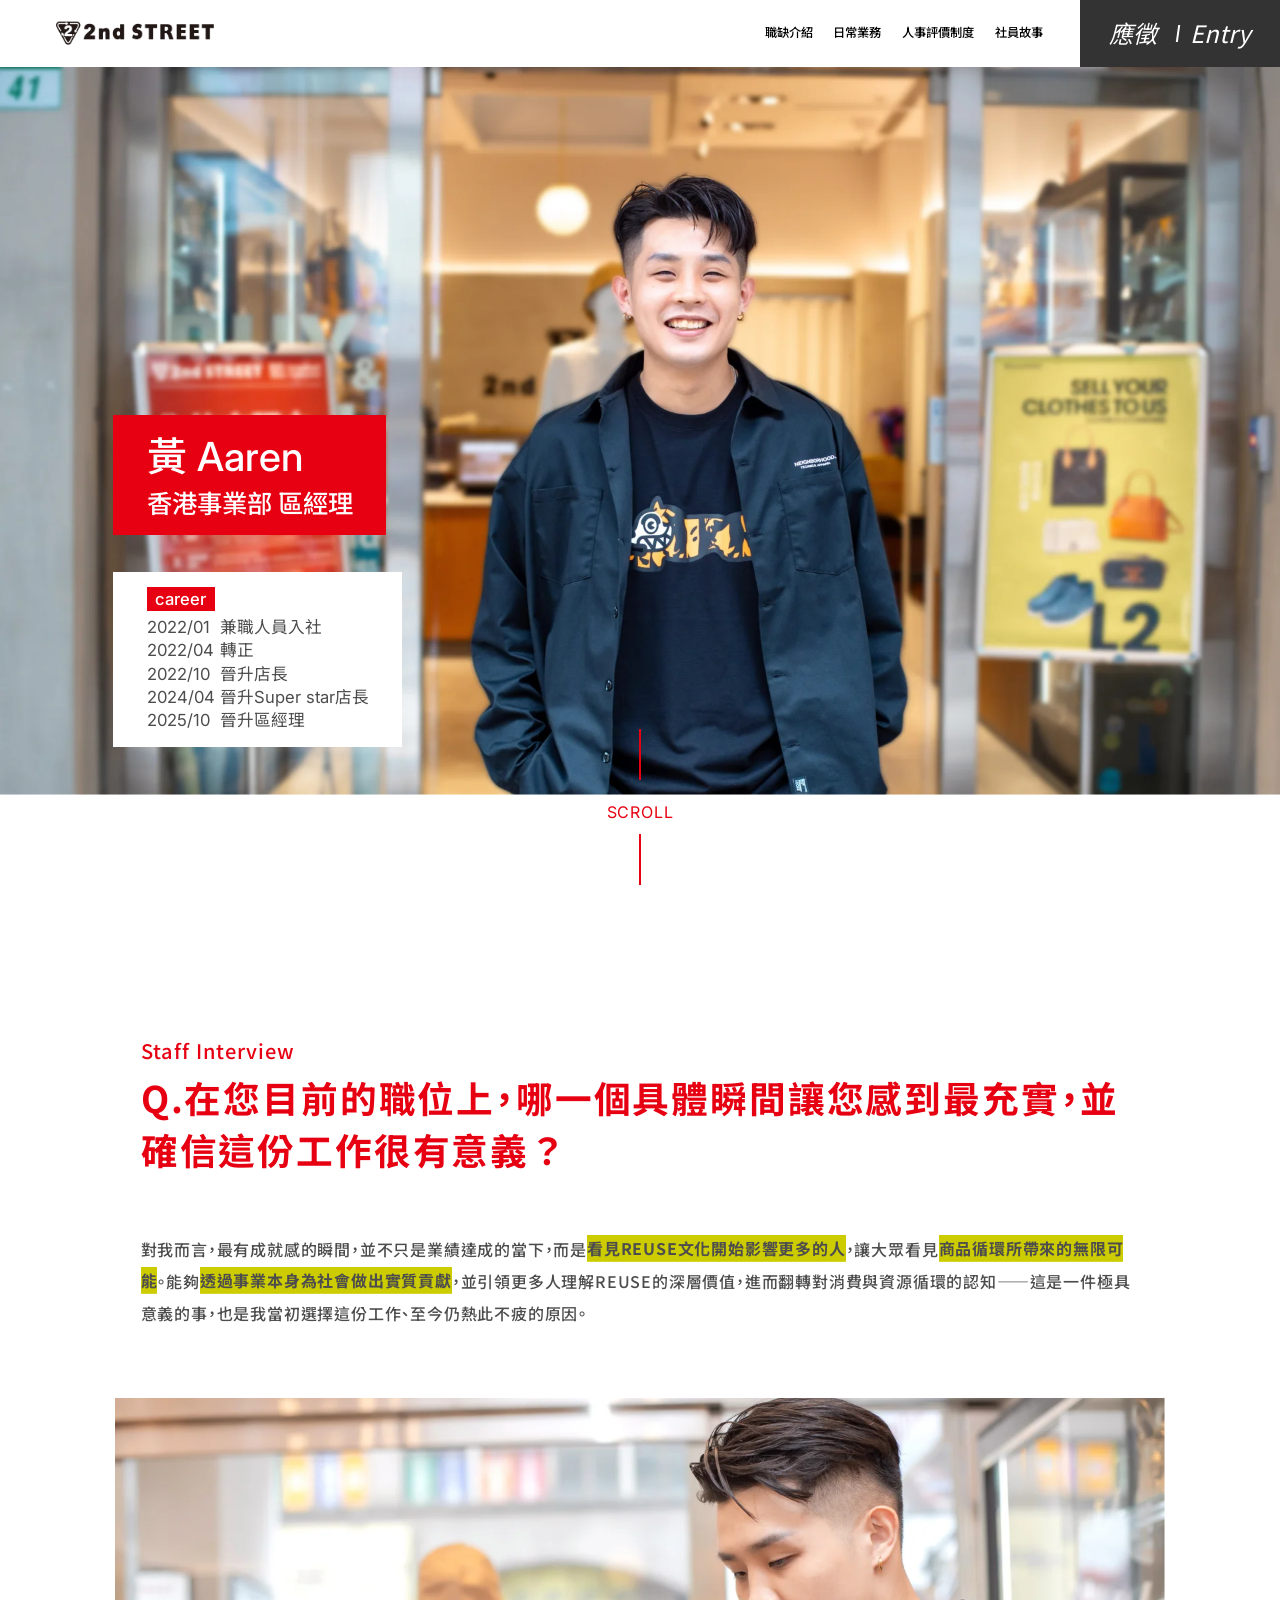
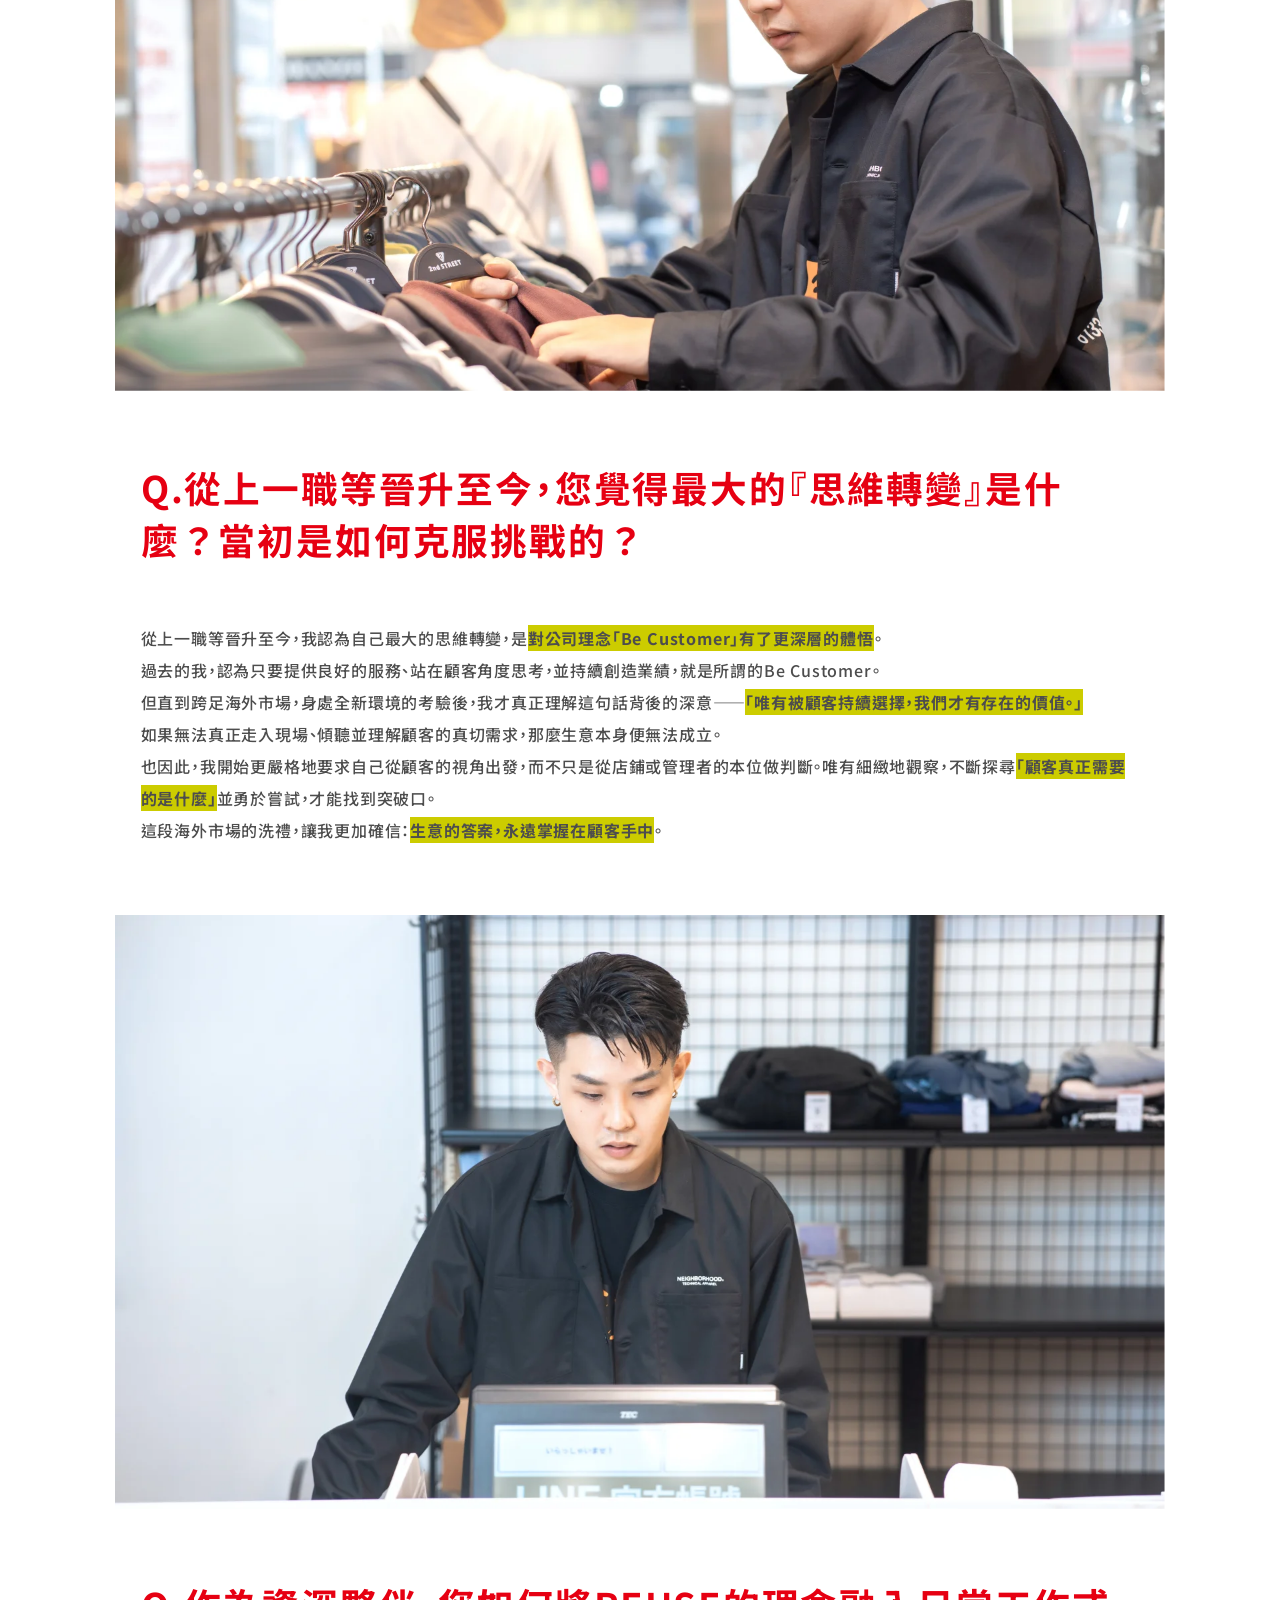
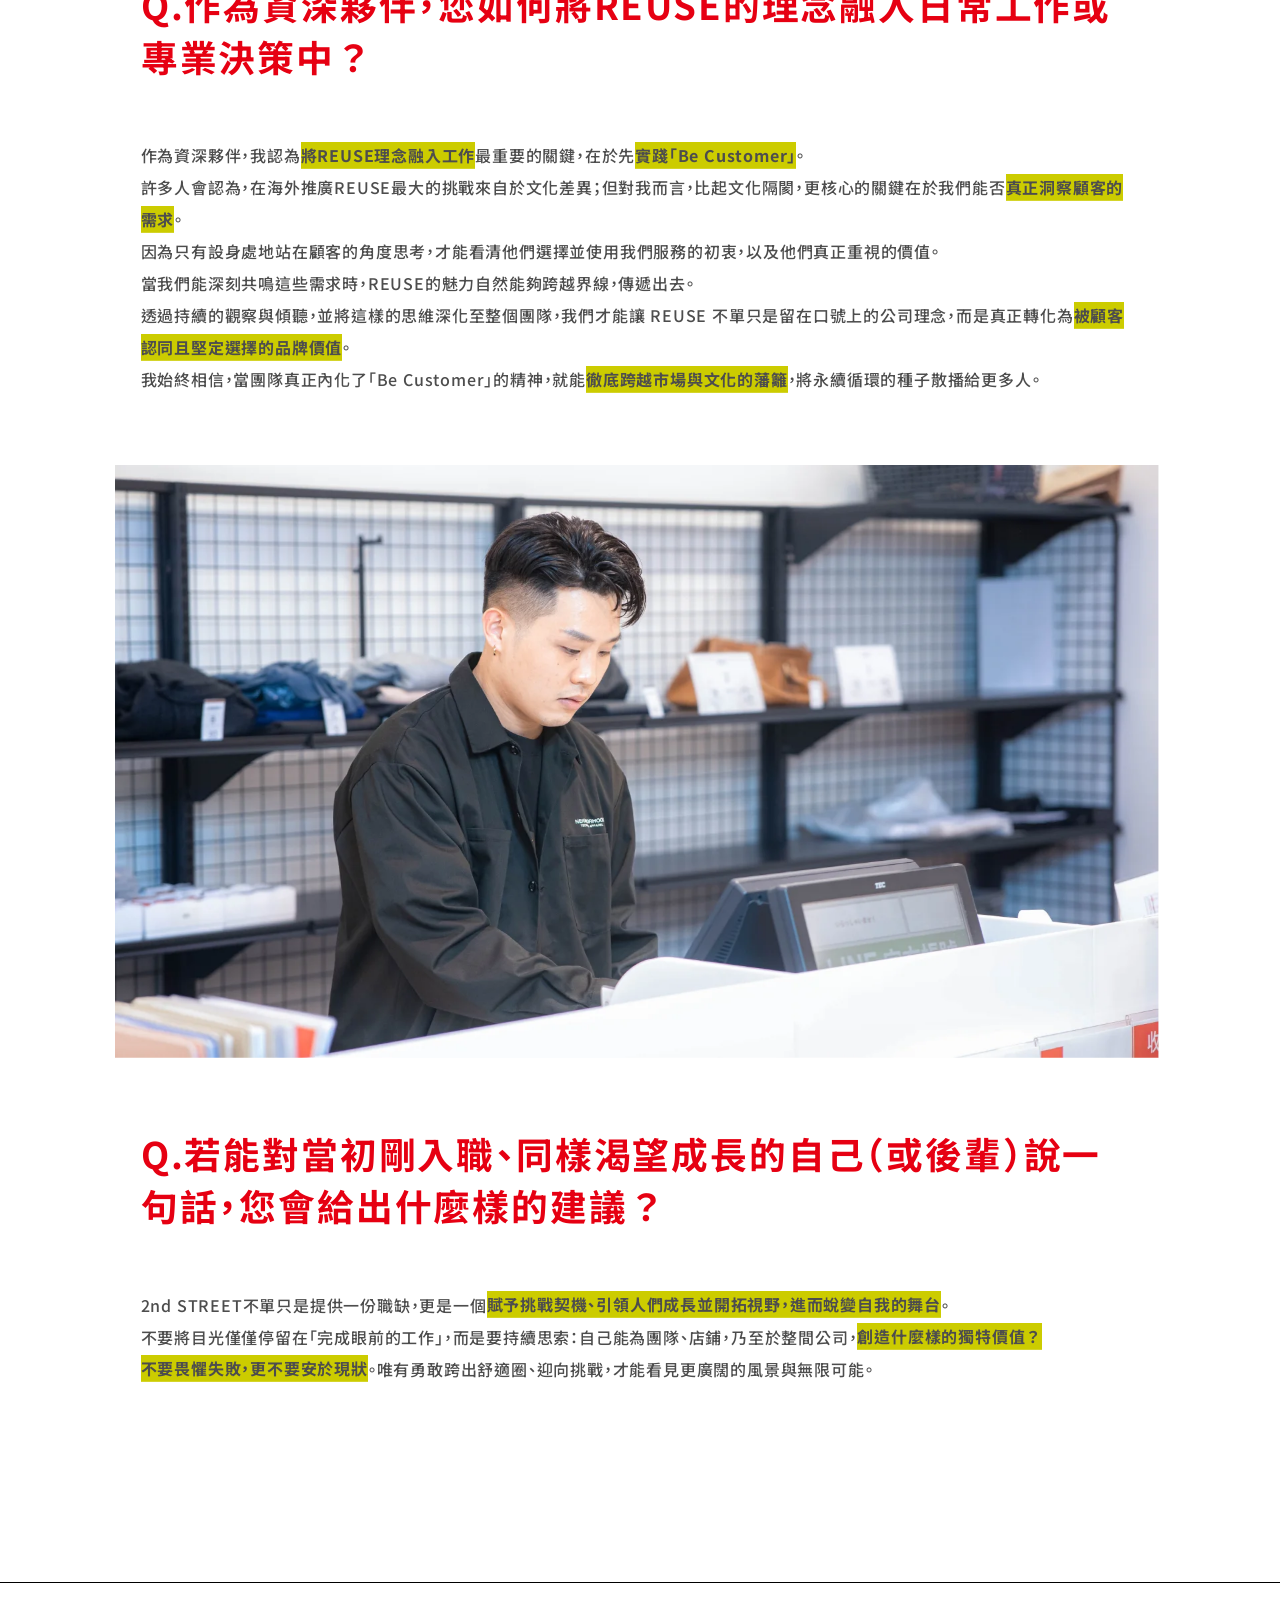
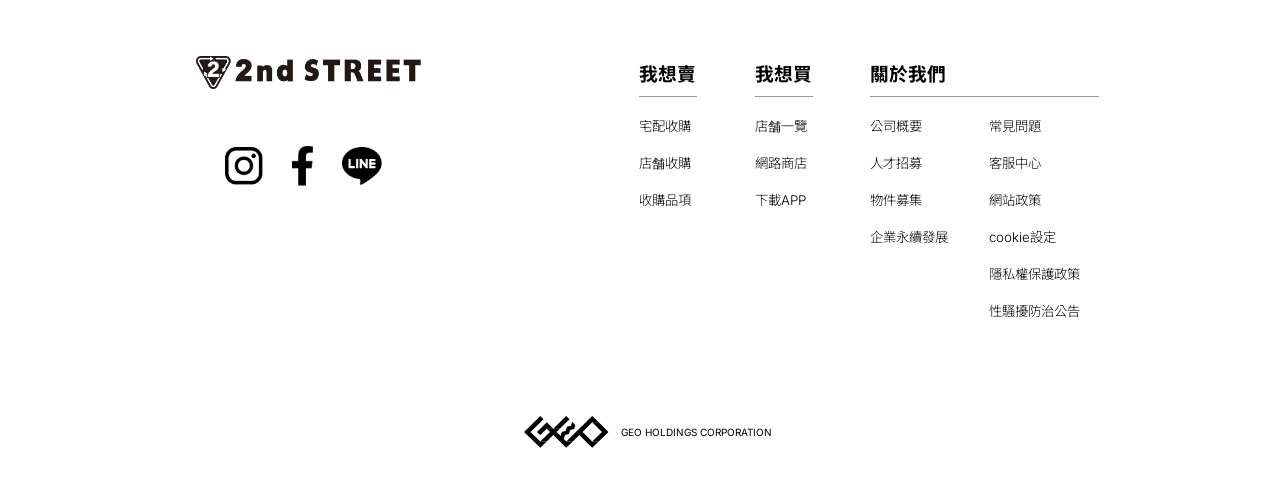
==== commit b72ac72a: "feat: 手機版全頁面加入回到頂端與常駐 104 應徵按鈕 依 mobile0729 設計稿（w700）實作，僅作用於 <=1023px：  - TOP：置於 footer 內、絕對定位於頂線上方 " ====
--- a/aaren.html
+++ b/aaren.html
@@ -157,7 +157,19 @@
     </main>
 
     <!-- Footer -->
+    <!-- 行動版：右下常駐 104 應徵按鈕 -->
+    <a href="https://www.104.com.tw/company/1a2x6bl42j" class="entry-fab" target="_blank" rel="noopener noreferrer" aria-label="104 應徵 Entry">
+        <span class="entry-fab__ch">104應徵</span>
+        <span class="entry-fab__en">Entry</span>
+    </a>
+
     <footer class="footer">
+        <!-- 行動版：回到頁面頂端（浮貼在 footer 頂線上方） -->
+        <a href="#" class="page-top-link" aria-label="回到頁面頂端">
+            <span class="page-top-link__arrow" aria-hidden="true"></span>
+            <span>TOP</span>
+        </a>
+
         <div class="container">
             <div class="footer-content">
                 <div class="footer-brand">
--- a/css/style.css
+++ b/css/style.css
@@ -52,7 +52,16 @@
     --font-size-3xl: clamp(32px, 6vw, 56px);
     --font-family-base: "Inter", "Noto Sans TC", -apple-system, BlinkMacSystemFont, "Segoe UI", "Noto Sans JP", sans-serif;
     
+    /* 桌機 hero 標題淡完的捲動量：須與 js initHeroPin 的
+       HEADER_SHRINK_Y + (FADE_DELAY + TITLE_FADE_DISTANCE) × 一屏 一致。
+       副標區塊以此定位，讓副標文字接在標題淡完的那一刻從視窗底出現 */
+    --hero-title-fade-end: calc(120px + 30vh);
+
+    /* 桌機 hero 釘選距離的緩衝（見 .hero--daily / .hero--eval） */
+    --hero-pin-extra: 20vh;
+
     /* Shadows */
+    --hero-text-shadow: 0 2px 12px rgba(0, 0, 0, 0.4);
     --shadow-sm: 0 2px 4px rgba(0, 0, 0, 0.1);
     --shadow-md: 0 4px 8px rgba(0, 0, 0, 0.15);
     --shadow-lg: 0 8px 16px rgba(0, 0, 0, 0.2);
@@ -166,9 +175,15 @@
 /* 桌機版（≥1024px）：依 1920 設計稿等比呈現（1px = 100/1920 vw） */
 @media (min-width: 1024px) {
     .header {
-        /* 設計稿白帶總高 152：應徵鈕高 106＋鈕下留白 46（首圖緊貼 header） */
-        height: min(7.9167vw, 152px);
+        /* 總高鎖 100（1920 下）；內部元素皆由 152 等比縮 k=100/152≈0.6579 */
+        height: min(5.2083vw, 100px);
+        transition: height 0.3s ease; /* 捲動收縮動態 */
         box-shadow: none;
+    }
+
+    /* 下滑後 header 收縮至應徵鈕高度（70）；logo/nav 因 top:50% 自動上移對齊 entry */
+    .header.is-scrolled {
+        height: min(3.6458vw, 70px);
     }
 
     .header .container {
@@ -183,15 +198,16 @@
 
     .logo {
         position: absolute;
-        left: min(6.6667vw, 128px);
-        top: min(4.1667vw, 80px);
+        left: min(4.3750vw, 84px);
+        /* 置中於 container；container 收縮時中心隨之上移對齊 entry */
+        top: 50%;
         transform: translateY(-50%);
-        max-width: min(21.3542vw, 410px);
+        max-width: 158px; /* 固定尺寸（240 等比縮），不隨視窗寬縮放 */
     }
 
     .logo img {
         width: 100%;
-        max-width: min(21.3542vw, 410px);
+        max-width: 158px;
         height: auto;
     }
 }
@@ -306,24 +322,25 @@
     .nav-menu {
         display: flex;
         position: absolute;
-        top: min(3.3333vw, 64px);
+        top: 50%;
         transform: translateY(-50%);
         flex-direction: row;
         align-items: center;
-        gap: min(2.4479vw, 47px);
+        gap: min(1.6146vw, 31px);
         width: auto;
         max-width: none;
         height: auto;
         padding: 0;
         background: transparent;
         transition: none;
-        /* 最後一項右緣距應徵鈕左緣 47px（1920-1379=541） */
-        right: min(28.1771vw, 541px);
+        /* 最後一項右緣距應徵鈕左緣（541 等比縮 → 356） */
+        right: min(18.5417vw, 356px);
+        overflow: visible; /* 桌機水平列不需捲動，覆寫 base 的 overflow-y:auto，避免行高溢出冒出捲軸 */
         box-shadow: none;
     }
 
     .nav-link {
-        font-size: min(1.4583vw, 28px);
+        font-size: min(0.9583vw, 18.4px);
         font-weight: 500;
         white-space: nowrap;
         letter-spacing: 0;
@@ -350,8 +367,8 @@
         display: flex;
         align-items: center;
         justify-content: center;
-        width: min(25.7292vw, 494px);
-        height: min(5.5208vw, 106px);
+        width: min(15.625vw, 300px);
+        height: 100%; /* 與 container 等高；is-scrolled 時隨 header 收縮自動同步 */
         background: var(--color-ink);
         color: var(--text-inverse);
         transition: background var(--transition-base);
@@ -363,30 +380,24 @@
 
     .entry-btn__ch {
         font-family: "Noto Sans TC", sans-serif;
-        font-size: min(3.375vw, 64.8px);
-        font-weight: 500;
+        font-size: min(1.875vw, 36px);
         font-style: italic;
         line-height: 1;
     }
 
     .entry-btn__divider {
-        position: relative;
-        top: min(0.4167vw, 8px);
         width: 2px;
-        height: min(2.0313vw, 39px);
-        margin-left: min(2.3958vw, 46px);
-        margin-right: min(1.3542vw, 26px);
+        height: min(1.3542vw, 26px);
+        margin-left: min(1.5625vw, 30px);
+        margin-right: min(0.8854vw, 17px);
         background: var(--text-inverse);
         opacity: 1;
         transform: skewX(-8deg);
     }
 
     .entry-btn__en {
-        /* 與「應徵」基線對齊（設計稿非垂直置中） */
-        position: relative;
-        top: min(0.6771vw, 13px);
-        font-size: min(2.0625vw, 39.6px);
-        font-weight: 500;
+        font-family: "Noto Sans TC", sans-serif;
+        font-size: min(1.875vw, 36px);
         font-style: italic;
         line-height: 1;
     }
@@ -431,6 +442,80 @@
 .btn-outline:hover {
     background: var(--color-secondary);
     color: var(--text-inverse);
+}
+
+/* ========================================
+   行動版：footer 上方 TOP 連結 + 右下常駐 104 應徵鈕
+   （僅 <=1023px；數值為 手機版w700 設計稿 px，body zoom 等比縮放）
+   桌機的 TOP 沿用頁面內既有 .back-to-top
+   ======================================== */
+.page-top-link,
+.entry-fab {
+    display: none;
+}
+
+@media (max-width: 1023px) {
+
+    /* TOP：浮貼在 footer 頂線上方 58、置中、灰 #999；不佔版面高度，
+       直接落在前一區塊既有的下留白裡（設計稿即為此配置） */
+    .footer {
+        position: relative;
+    }
+
+    .page-top-link {
+        position: absolute;
+        left: 50%;
+        bottom: 100%;
+        transform: translateX(-50%);
+        margin-bottom: 58px;
+        display: flex;
+        flex-direction: column;
+        align-items: center;
+        gap: 13px;
+        color: #999999;
+        font-size: 18px;
+        line-height: 1;
+        letter-spacing: 0.05em;
+    }
+
+    .page-top-link__arrow {
+        width: 12px;
+        height: 12px;
+        border-top: 2px solid currentColor;
+        border-right: 2px solid currentColor;
+        transform: rotate(-45deg);
+    }
+
+    /* 104 應徵：右下常駐紅色圓鈕 130，距右 10、距底 20 */
+    .entry-fab {
+        position: fixed;
+        right: 10px;
+        bottom: 20px;
+        z-index: 990;
+        display: flex;
+        flex-direction: column;
+        align-items: center;
+        justify-content: center;
+        width: 130px;
+        height: 130px;
+        border-radius: 50%;
+        background: var(--color-secondary);
+        color: var(--text-inverse);
+        line-height: 1;
+    }
+
+    .entry-fab__ch {
+        padding-bottom: 6px;
+        border-bottom: 2px solid currentColor;
+        font-size: 22px;
+        font-weight: 700;
+    }
+
+    .entry-fab__en {
+        margin-top: 8px;
+        font-size: 20px;
+        font-style: italic;
+    }
 }
 
 /* ========================================
@@ -730,6 +815,11 @@
     height: 100%;
 }
 
+/* 首頁／日常業務／人事評價 hero 對齊頂端，避免裁到人物頭部（社員故事 story-hero 不套用） */
+.hero:not(.story-hero) .hero-image img {
+    object-position: top;
+}
+
 /* Hero Slider */
 .hero-slider {
     position: relative;
@@ -938,24 +1028,9 @@
 /* ========================================
    Recruitment Highlight Section
    ======================================== */
+/* 僅行動版顯示；桌機版已依 0729 設計稿移除（見 redesign 區塊 display:none） */
 .recruitment-highlight {
     text-align: center;
-}
-
-@media (min-width: 1024px) {
-    .recruitment-highlight {
-        width: min(1180px, 100%);
-        margin: 0 auto;
-    }
-}
-
-@media (min-width: 1024px) {
-    /* Figma: ~395px gap between the scroll indicator and the vision tagline,
-       beyond what the section's own top padding already provides */
-    .recruitment-highlight {
-        margin-top: 200px;
-        padding-bottom: 108px;
-    }
 }
 
 .highlight-content {
@@ -1466,10 +1541,20 @@
 }
 
 .scroll-line {
+    position: relative;
     width: 1px;
     height: 60px;
+    background-color: #b3b3b3; /* 底線灰 */
+    overflow: hidden;
+}
+
+/* 紅色填充層：上→下填滿、再上→下退去，露出底灰，形成流動感 */
+.scroll-line::after {
+    content: '';
+    position: absolute;
+    inset: 0;
     background-color: var(--color-secondary);
-    animation: scrollIndicator 2s infinite;
+    animation: scrollFlow 2s infinite;
 }
 
 @media (min-width: 1024px) {
@@ -1478,15 +1563,18 @@
     }
 }
 
-@keyframes scrollIndicator {
-    0%, 100% {
-        opacity: 0;
-        transform: translateY(-20px);
-    }
-    50% {
-        opacity: 1;
-        transform: translateY(0);
-    }
+@keyframes scrollFlow {
+    0%    { clip-path: inset(0 0 100% 0); }  /* 紅：無 */
+    25%   { clip-path: inset(0 0 0 0); }      /* 紅由上至下填滿（0.5s） */
+    50%   { clip-path: inset(100% 0 0 0); }   /* 灰由上至下填充、紅退去（0.5s） */
+    100%  { clip-path: inset(100% 0 0 0); }   /* 等待 1s 後重複 */
+}
+
+/* 首頁 Hero 疊字（標題／副標）與社員故事 TOP 連結：
+   行動版不顯示（維持既有版面），桌機版於 redesign 區塊開啟 */
+.daily-vision--index,
+.back-to-top {
+    display: none;
 }
 
 /* Recruitment Highlight Box (白底紅框，紅字置中) */
@@ -1511,21 +1599,6 @@
     }
 }
 
-@media (min-width: 1024px) {
-    /* Figma: 盒 844x119 @x=538-1382, y=1772-1891；文字群組 510x56 */
-    .highlight-box {
-        padding: min(1.2vw, 23.04px) min(8.3vw, 159.4px);
-        border-width: 3px;
-        margin-bottom: min(4.17vw, 80.06px);
-    }
-
-    .highlight-title {
-        font-size: min(3.1vw, 59.52px);
-        letter-spacing: min(0.3vw, 5.76px);
-        line-height: 1.1;
-    }
-}
-
 .highlight-heading {
     font-size: var(--font-size-xl);
     font-weight: 700;
@@ -1540,20 +1613,6 @@
     }
 }
 
-@media (min-width: 1024px) {
-    /* Figma: 群組 1289x57 @x=311, y=1971 */
-    .highlight-heading {
-        font-size: min(3.2vw, 61.44px);
-        margin-bottom: 0;
-        white-space: nowrap;
-        /* Inter 讓整行比容器寬（1920 實寬 ~1372 > 1020）：
-           以自身寬度對父層中心置中，溢出才會左右對稱 */
-        width: max-content;
-        margin-left: 50%;
-        transform: translateX(-50%);
-    }
-}
-
 .highlight-line {
     width: 1px;
     height: 100px;
@@ -1567,13 +1626,6 @@
     height: 100px;
     margin: var(--spacing-xl) auto 0;
     background-color: var(--color-secondary);
-}
-
-@media (min-width: 1024px) {
-    .highlight-divider {
-        height: 180px;
-        margin-top: 280px;
-    }
 }
 
 /* ========================================
@@ -1608,6 +1660,19 @@
 .about-collage__image {
     margin: 0;
     width: 100%;
+    overflow: hidden;
+    /* 視差：圖片高度放大係數，捲動時由 JS 於框內上下位移（initCollageParallax） */
+    --plx-scale: 1.08;
+}
+
+/* index3 合照人頭距圖片上緣僅 ~28px，縮小位移量避免裁到頭 */
+.about-collage__image--group {
+    --plx-scale: 1.05;
+}
+
+/* cover 的內部裁切集中到底部（衣物區），頂部人頭不被裁 */
+.about-collage__image--group img {
+    object-position: top;
 }
 
 .about-collage__image img {
@@ -1824,6 +1889,14 @@
     overflow: hidden;
     display: block;
     text-decoration: none;
+}
+
+/* <picture> 需為 block 撐滿容器，否則內層 img 的 height:100% 會 fallback 成自然高度 */
+.image-single picture,
+.image-item picture {
+    display: block;
+    width: 100%;
+    height: 100%;
 }
 
 .image-single img {
@@ -2112,6 +2185,11 @@
     text-decoration: none;
 }
 
+/* 無限輪播接縫平移時暫關卡片過渡，瞬時同步 is-visible（見 initStaffCarousel） */
+.staff-grid.is-jumping .staff-card {
+    transition: none;
+}
+
 /* 卡片圖：直式 577.3 x 649.2（≈1:1.125） */
 .staff-grid .card-image {
     aspect-ratio: 577 / 649;
@@ -2401,8 +2479,16 @@
     margin: 0;
 }
 
-.daily-vision__subtitle {
-    margin: var(--spacing-md) auto 0;
+/* ----------------------------------------
+   Lead Section（願景副標，獨立於標題區塊）
+   ---------------------------------------- */
+.daily-lead {
+    text-align: center;
+    padding: var(--spacing-md) var(--spacing-md) 0;
+}
+
+.daily-lead__text {
+    margin: 0 auto;
     max-width: 900px;
     font-size: var(--font-size-base);
     line-height: 2;
@@ -2410,7 +2496,7 @@
 }
 
 /* 願景與第一個分類之間的紅色垂直分隔線 */
-.daily-vision__divider {
+.daily-lead__divider {
     width: 1px;
     height: 100px;
     margin: var(--spacing-xl) auto 0;
@@ -2525,6 +2611,11 @@
     text-align: center;
 }
 
+/* 桌機版職務標題（紅字＋紅底線，行動版隱藏；行動版沿用圖上 .daily-job__label） */
+.daily-job__title {
+    display: none;
+}
+
 .daily-job__heading {
     font-size: var(--font-size-xl);
     font-weight: 700;
@@ -2539,108 +2630,15 @@
     margin: 0;
 }
 
-/* ----------------------------------------
-   Desktop（≥1024px，以 1920 設計稿為基準）
-   ---------------------------------------- */
-@media (min-width: 1024px) {
-    .daily-vision {
-        padding: 291px 0 0;
-    }
-
-    .daily-vision__title {
-        font-size: 58px;
-        line-height: 1.3;
-    }
-
-    .daily-vision__subtitle {
-        max-width: none;
-        margin-top: 98px;
-        font-size: 24px;
-    }
-
-    .daily-vision__divider {
-        height: 225px;
-        margin-top: 378px;
-    }
-
-    .daily-category {
-        margin-top: 320px;
-    }
-
-    .daily-category--first {
-        margin-top: 25px;
-    }
-
-    .daily-category:last-of-type {
-        padding-bottom: 180px;
-    }
-
-    .daily-category__header {
-        margin-bottom: 55px;
-    }
-
-    .daily-category__title {
-        font-size: 60px;
-        margin-bottom: var(--spacing-xs);
-    }
-
-    .daily-category__subtitle {
-        font-size: 28px;
-    }
-
-    .daily-job {
-        flex-direction: row;
-        align-items: center;
-        max-width: none;
-        margin: 0;
-        padding: 0;
-    }
-
-    .daily-job + .daily-job {
-        margin-top: 100px;
-    }
-
-    .daily-job__figure {
-        flex: 0 0 49.48%;
-        width: auto;
-        margin-left: 4.69%;
-    }
-
-    .daily-job__label {
-        padding: 12px 22px;
-    }
-
-    .daily-job__label-jp {
-        font-size: 28px;
-    }
-
-    .daily-job__label-en {
-        font-size: 18px;
-    }
-
-    .daily-job__body {
-        flex: 1;
-        margin-top: 0;
-        margin-left: 5.05%;
-        text-align: left;
-    }
-
-    .daily-job__heading {
-        font-size: 38px;
-        margin-bottom: 40px;
-    }
-
-    .daily-job__desc {
-        font-size: 30px;
-    }
-}
+/* 桌機版（≥1024px）樣式統一收於檔案後段
+   「Desktop >=1024px redesign: 日常業務 daily-work」區塊 */
 
 /* ======== Evaluation Page ======== */
 
 /* --- Intro (尋找與我們相同頻率的你) --- */
 .eval-intro {
     text-align: center;
-    padding: var(--spacing-2xl) var(--spacing-md) var(--spacing-lg);
+    padding: var(--spacing-2xl) var(--spacing-md) 0;
 }
 
 .eval-intro__heading {
@@ -2651,12 +2649,18 @@
     margin: 0 0 var(--spacing-lg);
 }
 
-.eval-intro__text {
+/* --- Lead (內文，獨立於標題區塊) --- */
+.eval-lead {
+    text-align: center;
+    padding: 0 var(--spacing-md) var(--spacing-lg);
+}
+
+.eval-lead__text {
     max-width: 1400px;
     margin: 0 auto;
 }
 
-.eval-intro__text p {
+.eval-lead__text p {
     font-size: clamp(15px, min(1.5vw, 28.8px), 28px);
     line-height: 2;
     color: var(--color-ink);
@@ -2693,16 +2697,6 @@
 
     .eval-section-header__subtitle {
         font-size: 22px;
-    }
-}
-
-@media (min-width: 1024px) {
-    .eval-section-header__title {
-        font-size: 56px;
-    }
-
-    .eval-section-header__subtitle {
-        font-size: 28px;
     }
 }
 
@@ -2720,34 +2714,30 @@
     height: auto;
 }
 
-.eval-track__tag {
-    position: absolute;
-    display: inline-block;
-    padding: 0.75cqw 1.6cqw;
-    background: var(--color-secondary);
-    color: var(--text-inverse);
-    font-size: max(14px, min(2.2cqw, 42px));
-    font-weight: 700;
-    line-height: 1;
-    white-space: nowrap;
+/* 紅色區塊標籤（店鋪PT／店鋪／本部）：桌機版以 CSS 呈現；
+   行動版圖素材已內建標籤，故預設隱藏、僅於 ≥1024px 顯示 */
+.eval-track__label {
+    display: none;
+}
+
+/* 本部階梯（桌機專用素材）：行動版以合併圖呈現，故預設隱藏 */
+.eval-track .eval-hq__img {
+    display: none;
 }
 
 /* 級別/職稱/年資/引線文字皆已內建於階梯圖素材（2x），不另用 HTML 重疊 */
 
-/* --- Track: 店鋪PT (part-time) --- */
-.eval-pt { aspect-ratio: 1920 / 787; }
-.eval-pt__tag { left: 21.09%; top: 0; }
-.eval-pt__img { left: 30.47%; top: 24.78%; width: 39.06%; }
-
-/* --- Track: 店鋪 (full-time store) --- */
-.eval-ft { aspect-ratio: 1920 / 880; }
-.eval-ft__tag { left: 26.30%; top: 0; }
-.eval-ft__img { left: 23.23%; top: 11.14%; width: 53.54%; }
-
-/* --- Track: 本部 (headquarters) --- */
-.eval-hq { aspect-ratio: 1920 / 890; }
-.eval-hq__tag { left: 24.74%; top: 0; }
-.eval-hq__img { left: 24.90%; top: 11.24%; width: 51.30%; }
+/* --- Track: 店鋪PT (part-time)；容器上緣＝標籤上緣、下緣＝階梯圖下緣（1920 設計） --- */
+.eval-pt { aspect-ratio: 1920 / 1006; }
+.eval-pt__label { left: 19.93%; top: 0; }
+.eval-pt__img { left: 19.27%; top: 17.30%; width: 62.19%; }
+
+/* --- Track: 店鋪＋本部（單一容器，桌機為兩張裁切圖＋兩個標籤） --- */
+.eval-ft { aspect-ratio: 1920 / 2619.3; }
+.eval-ft__label--store { left: 19.93%; top: 0; }
+.eval-ft__img { left: 21.61%; top: 6.33%; width: 59.90%; }
+.eval-ft__label--hq { left: 19.93%; top: 56.20%; }
+.eval-hq__img { left: 21.41%; top: 62.99%; width: 60.10%; }
 
 /* --- Caption (single line under a track) --- */
 .eval-caption {
@@ -2784,61 +2774,6 @@
     }
 }
 
-/* --- ≥1024px：垂直節奏依 1920 設計稿實測值（覆寫全域 section 內距）--- */
-@media (min-width: 1024px) {
-    .eval-intro {
-        padding: 273px var(--spacing-md) 48px;
-    }
-
-    .eval-intro__heading {
-        margin-bottom: 60px;
-    }
-
-    .eval-part-time,
-    .eval-full-time {
-        padding: 0;
-    }
-
-    .eval-part-time .highlight-line {
-        height: 190px;
-        margin: 350px auto 40px;
-    }
-
-    .eval-part-time .eval-section-header {
-        margin-bottom: 318px;
-    }
-
-    .eval-full-time {
-        padding-top: 278px;
-    }
-
-    .eval-full-time .eval-section-header {
-        margin-bottom: 322px;
-    }
-
-    .eval-caption {
-        margin-top: 285px;
-        padding: 0 var(--spacing-md);
-        font-size: 30px;
-    }
-
-    .eval-hq {
-        margin-top: 390px;
-    }
-
-    .eval-closing {
-        padding: 270px var(--spacing-md) 210px;
-    }
-
-    .eval-closing p {
-        margin-bottom: 24px;
-        font-size: 32px;
-    }
-
-    .eval-closing p:last-child {
-        margin-bottom: 0;
-    }
-}
 
 /* ======== Job Intro Page ======== */
 
@@ -3199,6 +3134,11 @@
     margin-right: 16px;
 }
 
+/* 讓含空格的英文詞組整體換行（如 Aaren「Super star店長」不從空格斷開） */
+.members-career__nowrap {
+    white-space: nowrap;
+}
+
 /* ≥1024px：依 1920 設計稿等比呈現（1px = 100/1920 vw；1920 下即設計值：照片 860x489、內容左緣 x235） */
 @media (min-width: 1024px) {
     .members-stories {
@@ -3596,8 +3536,7 @@
     .nav-menu__entry::before {
         content: '應徵';
         font-family: "Noto Sans TC", sans-serif;
-        font-size: 64px;
-        font-weight: 500;
+        font-size: 56px;
         font-style: italic;
         line-height: 1;
         color: var(--text-inverse);
@@ -3607,16 +3546,16 @@
     .nav-menu__entry::after {
         /* \00a0 後接空白作為 escape 終止符（E 是十六進位字元，直接相連會被吃進 escape） */
         content: '|\00a0\00a0 Entry';
+        font-family: "Noto Sans TC", sans-serif;
         position: relative;
-        top: 8px;
+        top: 0;
         bottom: auto;
         left: auto;
         width: auto;
         height: auto;
         background: none;
         margin-left: 42px;
-        font-size: 40px;
-        font-weight: 500;
+        font-size: 56px;
         font-style: italic;
         line-height: 1;
         color: var(--text-inverse);
@@ -3767,6 +3706,29 @@
     }
 }
 
+/* ======== Mobile <=1023px: hero 疊字回到常流（daily-work／evaluation 共用） ======== */
+@media (max-width: 1023px) {
+    /* 標題（.hero-copy）與副標於 DOM 位在 hero 與 SCROLL 之間（桌機一個疊在圖上、
+       一個接在圖下方）；行動版改以 flex order 排回 SCROLL 下方，維持既有版面 */
+    main:has(> .hero--daily),
+    main:has(> .hero--eval) {
+        display: flex;
+        flex-direction: column;
+    }
+
+    .hero-copy,
+    .daily-lead,
+    .eval-lead {
+        order: 1;
+    }
+
+    .daily-category,
+    .eval-part-time,
+    .eval-full-time {
+        order: 2;
+    }
+}
+
 /* ======== Mobile <=1023px: 日常業務 daily-work ======== */
 @media (max-width: 1023px) {
     /* ---- Hero（滿版 700x433）---- */
@@ -3802,15 +3764,19 @@
         line-height: 1.5;
     }
 
-    .daily-vision__subtitle {
+    /* ---- Lead（願景副標）---- */
+    .daily-lead {
+        padding: 46px 25px 0;
+    }
+
+    .daily-lead__text {
         max-width: none;
-        margin-top: 46px;
         font-size: 24px;
         font-weight: 400;
         line-height: 2;
     }
 
-    .daily-vision__divider {
+    .daily-lead__divider {
         width: 2px;
         height: 130px;
         margin-top: 173px;
@@ -3840,7 +3806,7 @@
     }
 
     .daily-category__subtitle {
-        font-size: 24px;
+        font-size: var(--font-size-lg);
         line-height: 1.4;
         font-weight: 700;
     }
@@ -3922,17 +3888,17 @@
     }
 
     /* --- Scroll indicator（hero 正下方） --- */
-    .hero--eval + .hero-indicator {
+    .hero--eval ~ .hero-indicator {
         gap: 14px;
         padding: 14px 0 0;
     }
 
-    .hero--eval + .hero-indicator .scroll-text {
+    .hero--eval ~ .hero-indicator .scroll-text {
         font-size: 18px;
         letter-spacing: 4px;
     }
 
-    .hero--eval + .hero-indicator .scroll-line {
+    .hero--eval ~ .hero-indicator .scroll-line {
         width: 2px;
         height: 58px;
     }
@@ -3948,7 +3914,12 @@
         margin: 0 0 48px;
     }
 
-    .eval-intro__text p {
+    /* --- Lead（內文） --- */
+    .eval-lead {
+        padding: 0 24px;
+    }
+
+    .eval-lead__text p {
         font-size: 24px;
         line-height: 2;
         margin: 0;
@@ -3999,7 +3970,7 @@
         height: auto;
     }
 
-    /* 店鋪PT：新素材含 tag，整張置中 */
+    /* 店鋪PT：完整自帶版式的圖，置中 */
     .eval-pt {
         aspect-ratio: auto;
     }
@@ -4009,24 +3980,13 @@
         margin: 0 auto;
     }
 
-    /* 店鋪（正職）：新素材含 tag */
+    /* 店鋪＋本部合併圖（含兩段階梯與間距），置中 */
     .eval-ft {
         aspect-ratio: auto;
     }
 
     .eval-ft__img {
-        width: 630px;
-        margin: 0 auto;
-    }
-
-    /* 本部：新素材含 tag */
-    .eval-hq {
-        aspect-ratio: auto;
-        margin-top: 74px;
-    }
-
-    .eval-hq__img {
-        width: 623px;
+        width: 643px;
         margin: 0 auto;
     }
 
@@ -4043,9 +4003,9 @@
         padding: 168px 0 0;
     }
 
-    /* --- 結語（灰字三行） --- */
+    /* --- 結語（灰字三行）：下留白讓 TOP 落在設計稿位置（末行距 footer 線 164） --- */
     .eval-closing {
-        padding: 62px 24px 140px;
+        padding: 62px 24px 152px;
     }
 
     .eval-closing p {
@@ -4151,14 +4111,18 @@
         margin: 0 52px;
     }
 
+    /* 覆寫 base flex 為常流：event 換行時回到項目左緣（對齊日期），如設計稿 */
     .members-career__item {
-        font-size: 25px;
+        display: block;
+        font-size: 24px;
         font-weight: 400;
         line-height: 40px;
         break-inside: avoid;
     }
 
     .members-career__date {
+        display: inline-block;
+        vertical-align: top;
         width: 100px;
         margin-right: 12px;
     }
@@ -4186,33 +4150,48 @@
     }
 
     .job-benefits__grid {
-        gap: 52px;
+        gap: 97px;
         margin-top: 62px;
     }
 
+    /* 新版：icon 靠左、標題＋說明置中於右側，整組水平置中（無底線）。
+       固定寬 428（於 600 內容區置中＝icon 左緣 136，對齊設計稿三列 icon） */
     .job-benefit {
-        max-width: none;
+        display: grid;
+        grid-template-columns: 150px 1fr;
+        column-gap: 44px;
+        align-items: center;
+        width: 428px;
+        max-width: 100%;
+        text-align: center;
     }
 
     .job-benefit__icon {
+        grid-column: 1;
+        grid-row: 1 / 3;
         width: 150px;
         height: 150px;
-        margin: 0 auto 46px;
+        margin: 0;
     }
 
     .job-benefit__title {
+        grid-column: 2;
+        grid-row: 1;
         font-size: 30px;
         font-weight: 700;
-        padding-bottom: 20px;
-        margin-bottom: 22px;
-    }
-
+        padding-bottom: 27px;
+        margin-bottom: 9px;
+    }
+
+    /* 標題與說明間紅色橫線：寬度同 desc 欄（滿欄），置中於 title、desc 之間 */
     .job-benefit__title::after {
-        width: 133px;
-        height: 3px;
+        width: 100%;
+        height: 4px;
     }
 
     .job-benefit__desc {
+        grid-column: 2;
+        grid-row: 2;
         font-size: 22px;
         font-weight: 400;
         line-height: 1.5;
@@ -4222,8 +4201,9 @@
     /* ----------------------------------------
        職缺明細卡片 + 頁籤
        ---------------------------------------- */
+    /* 下留白依設計稿：卡片紅框底距 footer 頂線 160 */
     .job-detail {
-        padding: 146px 0 90px;
+        padding: 146px 0 158px;
     }
 
     .job-detail__card {
@@ -4390,8 +4370,9 @@
 
     /* ---- 訪談 Q&A ---- */
     .story-interview {
-        /* 圖片左右留白 52；文字再內縮 42（合計 94） */
-        padding: 84px 52px 120px;
+        /* 圖片左右留白 52；文字再內縮 42（合計 94）
+           下留白讓 TOP 落在設計稿位置（末行距 footer 線 212） */
+        padding: 84px 52px 204px;
     }
 
     /* 間距改由相鄰規則個別控制 */
@@ -4554,8 +4535,9 @@
 
     .about-collage__image img {
         width: 100%;
-        height: 100%;
+        height: calc(100% * var(--plx-scale, 1));
         object-fit: cover;
+        will-change: transform;
     }
 
     .about-collage__image--shoes {
@@ -4659,21 +4641,26 @@
        img1: 700x806、img2/3: 700x660，間距 22-26
        ---------------------------------------- */
     .deep-dive-images {
-        padding: 0 0 26px;
+        padding: 0;
     }
 
     .image-single {
-        aspect-ratio: 700 / 806;
+        aspect-ratio: 700 / 829;
     }
 
     .images-grid-two {
         grid-template-columns: 1fr;
-        gap: 24px;
-        margin-top: 22px;
-    }
-
-    .image-item {
-        aspect-ratio: 700 / 660;
+        gap: 0;
+        margin-top: 0;
+    }
+
+    /* 兩張手機直式圖：人事評價 684、職缺 688 */
+    .image-item:nth-child(1) {
+        aspect-ratio: 700 / 684;
+    }
+
+    .image-item:nth-child(2) {
+        aspect-ratio: 700 / 688;
     }
 
     /* 白底紅框標籤：貼右 30、距頂 40、框線 3 */
@@ -4698,18 +4685,18 @@
         font-weight: 700;
     }
 
-    /* 紅色 view more 膠囊：左 28、距底 40、240x64 */
+    /* 紅色 view more 膠囊：左 28、距底 40、195x50 */
     .image-view-more {
         left: 28px;
         right: auto;
         bottom: 40px;
-        width: 240px;
-        height: 64px;
+        width: 195px;
+        height: 50px;
         padding: 0;
         display: inline-flex;
         align-items: center;
         justify-content: center;
-        font-size: 36px;
+        font-size: 30px;
         font-weight: 500;
         letter-spacing: 0.02em;
     }
@@ -4741,13 +4728,13 @@
         margin: 8px 0 0;
     }
 
-    /* 卡片群改為水平滑動輪播（scroll-snap） */
+    /* 卡片群改為水平滑動輪播（scroll-snap）；gap 100 讓鄰卡移出視窗、單卡無 peek（設計稿） */
     .staff-grid {
         display: flex;
         overflow-x: auto;
         overflow-y: hidden; /* 只允許水平捲動，避免觸控板上下捲 */
         scroll-snap-type: x mandatory;
-        gap: 40px;
+        gap: 100px;
         margin: 55px -24px 0;
         padding: 0 96px;
         scrollbar-width: none;
@@ -4793,16 +4780,16 @@
     }
 
     .staff-stories-section .btn-secondary {
-        width: 300px;
-        height: 78px;
+        width: 195px;
+        height: 50px;
         padding: 0;
         display: inline-flex;
         align-items: center;
         justify-content: center;
-        font-size: 44px;
+        font-size: 30px;
         font-weight: 500;
         line-height: 1;
-        border-radius: 10px;
+        border-radius: 39px;
     }
 }
 
@@ -5061,6 +5048,38 @@
         aspect-ratio: 1920 / 1095;
     }
 
+    /* ---------- Hero 滿版釘選＋捲動淡出（js initHeroPin，仿 fastretailing/careers） ---------- */
+    /* 區塊高度 = 滿版一屏 + 100vh 釘選捲動距離；slider sticky 原地固定，
+       捲動後段由 JS 淡出。sticky 在 overflow:hidden 祖先內不作用，需改 visible */
+    .hero:has(.hero-slider) {
+        overflow: visible;
+        height: calc(200vh - min(5.2083vw, 100px));
+    }
+
+    .hero-slider {
+        position: sticky;
+        top: min(5.2083vw, 100px);
+        height: calc(100vh - min(5.2083vw, 100px));
+        transition: top 0.3s ease, height 0.3s ease; /* 跟隨 header 收縮 */
+    }
+
+    /* header 收縮時同步貼齊，避免 header 下緣露出空隙 */
+    .header.is-scrolled ~ main .hero-slider {
+        top: min(3.6458vw, 70px);
+        height: calc(100vh - min(3.6458vw, 70px));
+    }
+
+    .hero-slides,
+    .hero-slide {
+        height: 100%;
+    }
+
+    /* 滿版高度由視窗決定，圖片 cover 置中 */
+    .hero-slide .hero-image {
+        height: 100%;
+        aspect-ratio: auto;
+    }
+
     /* 設計稿無左右箭頭與指示點 */
     .hero-arrow,
     .hero-dots {
@@ -5070,9 +5089,16 @@
     /* ---------- SCROLL 指示 ---------- */
     /* 設計稿：紅線(103) 疊在 hero 下緣 y1134-1237 → SCROLL 字 y1258-1276 → 紅線(76) y1300-1376 */
     .hero-indicator {
-        margin-top: calc(-1 * min(5.3646vw, 103px));
+        /* hero 淡出約 50% 時 SCROLL 字樣進入視窗底。
+           SCROLL 字頂 = 收縮後header高 + hero高(2vh−header高) + margin + 紅線與間距，
+           令其進場捲動量 = fadeStart(0.5vh) + 0.5×fade區間(0.45vh)
+           → margin = −0.275vh − (header收縮差 + 紅線 + 間距) ≈ −27.5vh − 4.64vw（1920 內精準） */
+        margin-top: calc(-36.5vh - 4.64vw);
         padding: 0;
         gap: 0;
+        /* 疊在淡出中的 hero 之上，紅色指標清晰可見 */
+        position: relative;
+        z-index: 1;
     }
 
     .hero-indicator::before {
@@ -5098,46 +5124,22 @@
         height: min(3.9583vw, 76px);
     }
 
-    /* ---------- 紅框「2030年 百店規模」與紅色標語 ---------- */
-    /* 設計稿：紅框 848x124 @y1769；標語 y1971-2028；分隔直線 180 @y2309 */
+    /* ---------- 紅框標語區 ---------- */
+    /* 0729 設計稿已移除本區（標語移入 hero 疊層），桌機隱藏、行動版維持原樣 */
     .recruitment-highlight {
-        width: 100%;
-        margin: min(20.4688vw, 393px) auto 0;
-        padding-bottom: 0;
-    }
-
-    .highlight-box {
-        display: flex;
-        align-items: center;
-        justify-content: center;
-        width: min(44.1667vw, 848px);
-        height: min(6.4583vw, 124px);
-        padding: 0;
-        margin: 0 auto min(3.2292vw, 62px);
-        border-width: min(0.2083vw, 4px);
-    }
-
-    .highlight-title {
-        font-size: min(3.125vw, 60px);
-        letter-spacing: min(0.1042vw, 2px);
-        line-height: 1;
-    }
-
-    .highlight-heading {
-        font-size: min(3.125vw, 60px);
-        line-height: 1.5;
-    }
-
-    .highlight-divider {
-        width: 2px;
-        height: min(9.375vw, 180px);
-        margin: min(13.8021vw, 265px) auto 0;
+        display: none;
     }
 
     /* ---------- 關於我們理想中的夥伴（拼貼） ---------- */
-    /* 設計稿：容器 1920x1645（y2597-4242）；分隔線下緣到容器頂 109 */
+    /* 原設計稿留白 1220 是靜態版面的值；hero 改滿版釘選淡出後，
+       縮短留白讓 about 區在 hero 淡出後隨即進場。
+       背景改透明：進場時只有內容上移（仿參考站），淡出後的白色頁面即為背景；
+       z-index 疊在淡出中的 hero 之上，內容不被半透明圖片洗淡 */
     .about-section {
-        padding: min(5.6771vw, 109px) 0 0;
+        padding: min(4.1667vw, 80px) 0 0;
+        background: transparent;
+        position: relative;
+        z-index: 1;
     }
 
     .about-collage {
@@ -5158,8 +5160,9 @@
 
     .about-collage__image img {
         width: 100%;
-        height: 100%;
+        height: calc(100% * var(--plx-scale, 1));
         object-fit: cover;
+        will-change: transform;
     }
 
     /* 店招圖：右上（x1138.6, w787.6, h427.8，右緣出血由 overflow 裁切） */
@@ -5321,17 +5324,34 @@
         line-height: 1;
     }
 
-    /* 紅色 view more 膠囊鈕：距圖左 41、距圖底 41，299x77 */
+    /* 第二排（兩張並列）標籤整體較小：字級、高度、內距、間距等比縮；
+       對齊沿用共用 baseline（與第一排日常業務一致），行高等比縮 84×76/92≈69 */
+    .image-item .image-label {
+        height: min(3.9583vw, 76px);
+        padding: 0 min(1.3542vw, 26px);
+        gap: min(0.8333vw, 16px);
+    }
+
+    .image-item .image-label__zh {
+        font-size: min(1.9792vw, 38px);
+        line-height: min(3.5938vw, 69px);
+    }
+
+    .image-item .image-label__en {
+        font-size: min(1.3542vw, 26px);
+    }
+
+    /* 紅色 view more 膠囊鈕：距圖左 41、距圖底 41，225x58 */
     .image-view-more {
         display: inline-flex;
         align-items: center;
         justify-content: center;
         left: min(2.1354vw, 41px);
         bottom: min(2.1354vw, 41px);
-        width: min(15.5729vw, 299px);
-        height: min(4.0104vw, 77px);
+        width: min(11.7188vw, 225px);
+        height: min(3.0208vw, 58px);
         padding: 0;
-        font-size: min(1.7188vw, 33px);
+        font-size: min(1.7708vw, 34px);
         font-weight: 500;
         border-radius: min(2.0052vw, 38.5px);
     }
@@ -5340,7 +5360,7 @@
     /* 設計稿：灰底 #F2F2F2 y6109-8200；直線 180 @y6477；標題 ink y6709-6765；
        卡片 y6972 起、寬 503 高 561、欄距 42、群組 1590 置中；圓形箭頭 60 於卡片圖垂直置中 */
     .staff-stories-section {
-        padding: min(19.1667vw, 368px) 0 min(16.0417vw, 308px);
+        padding: min(19.1667vw, 368px) 0 min(2.1615vw, 41.5px);
         background-color: #F2F2F2;
     }
 
@@ -5396,7 +5416,7 @@
 
     .staff-grid .staff-card {
         flex: 0 0 calc((100% - 2 * min(2.1875vw, 42px)) / 3);
-        scroll-snap-align: start;
+        scroll-snap-align: center;
     }
 
     .staff-grid .card-image {
@@ -5460,7 +5480,7 @@
         height: min(0.625vw, 12px);
     }
 
-    /* view more 鈕：299x78 置中 */
+    /* view more 鈕：225x58 置中（與 image-view-more 一致） */
     .staff-stories-section .section-cta {
         margin-top: min(7.8125vw, 150px);
     }
@@ -5469,234 +5489,395 @@
         display: inline-flex;
         align-items: center;
         justify-content: center;
-        width: min(15.5729vw, 299px);
-        height: min(4.0625vw, 78px);
+        width: min(11.7188vw, 225px);
+        height: min(3.0208vw, 58px);
         padding: 0;
-        font-size: min(2.0833vw, 40px);
+        font-size: min(1.7708vw, 34px);
         font-weight: 500;
         line-height: 1;
         border-radius: min(2.0313vw, 39px);
     }
+
+    /* TOP 回頂連結：view more 下 ~230、灰 #999、上箭頭＋TOP 字置中 */
+    .back-to-top {
+        display: flex;
+        flex-direction: column;
+        align-items: center;
+        gap: min(0.4167vw, 8px);
+        width: fit-content;
+        margin: min(12.0052vw, 230.5px) auto 0;
+        color: #999999;
+        font-size: min(0.9375vw, 18px);
+        line-height: 1;
+        letter-spacing: 0.05em;
+        transition: color var(--transition-base);
+    }
+
+    .back-to-top:hover {
+        color: var(--color-secondary);
+    }
+
+    .back-to-top__arrow {
+        width: min(0.9375vw, 18px);
+        height: min(0.9375vw, 18px);
+        border-top: 2px solid currentColor;
+        border-right: 2px solid currentColor;
+        transform: rotate(-45deg);
+    }
 }
 
 /* ======== Desktop >=1024px redesign: 日常業務 daily-work ======== */
-/* 依 Desktop-o_日常業務 1.png（1920 設計）重量測；
-   hero / .hero-image / .hero-indicator / .scroll-text / .scroll-line 為共用樣式，
-   已對齊新設計稿（hero 1920x1086 全幅、SCROLL 18px 紅字＋垂直線），此處不重複輸出 */
+/* 設計稿：Desktop_日常業務 1.png（3840 寬 2x，÷2 = 1920 設計 px）；
+   尺寸採 min(vw, 設計px) 流式縮放（1px = 100/1920 vw），1440 檢視即為設計值 × 0.75 */
 @media (min-width: 1024px) {
 
     /* ----------------------------------------
-       Vision（「Reuse也很讚呢!從服務達人到經營專家」）
-       設計：標題 ink y1658、60px 粗體；副標 24px/行高2 兩行；
-       尾端紅色垂直分隔線 180px（y2309–2488）
+       Hero 捲動指示（設計：紅線 75px 疊在照片上 + SCROLL + 紅線 76px）
+       群組上緣在 hero 圖底上方 97px（與 evaluation 同款）
+       ---------------------------------------- */
+    .hero--daily ~ .hero-indicator {
+        margin-top: calc(-1 * min(5.05vw, 97px));
+        padding: 0;
+        gap: 0;
+    }
+
+    .hero--daily ~ .hero-indicator::before {
+        content: '';
+        width: 2px;
+        height: min(3.9vw, 75px);
+        background-color: var(--color-secondary);
+        margin-bottom: min(1.66vw, 32px);
+    }
+
+    .hero--daily ~ .hero-indicator .scroll-line {
+        width: 2px;
+        height: min(3.96vw, 76px);
+        margin-top: min(0.79vw, 15px);
+    }
+
+    /* ----------------------------------------
+       Vision（「Reuse也很讚呢!從服務達人到經營專家」）／Lead（副標）：
+       白字疊於 hero 圖左下（定位由 .hero-copy 負責），標題 fs72 粗體一行、
+       副標 fs40 兩行＋左側紅色豎線
        ---------------------------------------- */
     .daily-vision {
-        padding: min(14.1667vw, 272px) 0 0;
-    }
-
-    .daily-vision__title {
-        font-size: min(3.125vw, 60px);
-        font-weight: 700;
-        line-height: 1.3;
-        color: #1A1A1A;
-        /* 一行 ~1230px 超出容器：max-content + 50% 位移置中（Chrome nowrap 溢出只往右長） */
-        width: max-content;
-        max-width: none;
-        margin-left: 50%;
-        transform: translateX(-50%);
-    }
-
-    .daily-vision__subtitle {
-        margin-top: min(4.8438vw, 93px);
-        font-size: min(1.25vw, 24px);
-        font-weight: 500;
-        line-height: 2;
-        color: #4D4D4D;
-    }
-
-    .daily-vision__divider {
-        width: min(0.1042vw, 2px);
-        height: min(9.375vw, 180px);
-        margin-top: min(20.5729vw, 395px);
-    }
-
-    /* ----------------------------------------
-       Category（關於販售 / 關於收購 / 關於賣場）
-       中文 56px 黑 + 英文 20px 紅粗體置中；
-       區塊間距：上一列圖底 → 標題約 308px；標頭 → 首列圖 95px
-       ---------------------------------------- */
-    .daily-category {
-        margin-top: min(16.0417vw, 308px);
-    }
-
-    .daily-category--first {
-        margin-top: min(1.875vw, 36px);
-    }
-
-    .daily-category:last-of-type {
-        padding-bottom: min(15.625vw, 300px);
-    }
-
-    .daily-category__header {
-        margin-bottom: min(4.9479vw, 95px);
-    }
-
-    .daily-category__title {
-        font-size: min(2.9167vw, 56px);
-        font-weight: 700;
-        color: #1A1A1A;
-        margin: 0 0 min(0.7292vw, 14px);
-    }
-
-    .daily-category__subtitle {
-        font-size: min(1.0417vw, 20px);
-        font-weight: 700;
-        color: var(--color-secondary);
-    }
-
-    /* ----------------------------------------
-       Job 圖文列（圖左 908x573 @x130；文右 @x1185）
-       ---------------------------------------- */
-    .daily-job {
-        flex-direction: row;
-        align-items: center;
+        text-align: left;
+        padding: min(36.875vw, 708px) 0 0;
+    }
+
+    .daily-vision .container,
+    .daily-lead .container {
+        width: 100%;
         max-width: none;
         margin: 0;
         padding: 0;
     }
 
+    .daily-vision__title {
+        font-size: min(3.75vw, 72px);
+        font-weight: 700;
+        line-height: 1.3;
+        color: var(--text-inverse);
+        margin: 0 0 min(1.875vw, 36px);
+        /* 首字「開括號的字面在字身右半，抵銷半個字寬對齊左緣 */
+        text-indent: -0.5em;
+    }
+
+    /* 副標移出 hero 圖片，改為圖下方常流內容：深色字、左緣對齊標題 */
+    .daily-lead {
+        position: relative;
+        z-index: 1;
+        /* 常流起點在 hero 區塊底（200vh），上拉到「標題淡完時，垂直置中的副標文字
+           剛好從視窗底出現」。min(3.3854vw, 65px) = 半個收縮後 header + header 收縮差；
+           末項 = 半個文字高（2 行 × 40 × 1.85 = 148），行數變動時需一併調整 */
+        margin-top: calc(var(--hero-title-fade-end) - 150vh + min(3.3854vw, 65px) + min(3.8542vw, 74px) - var(--hero-pin-extra));
+        /* 撐滿一屏、文字垂直置中：區塊在淡出起點進場，文字則等升到畫面中段才現身，
+           此時 hero 已淡完，文字落在白底上（同參考站 fastretailing/careers 作法） */
+        /* 扣掉收縮後的 sticky header，置中以「header 以下的可視區」為準 */
+        min-height: calc(100vh - min(3.6458vw, 70px));
+        display: flex;
+        flex-direction: column;
+        justify-content: center;
+        padding: 0 min(2.5vw, 48px) 0 min(10vw, 192px);
+        text-align: left;
+    }
+
+    .daily-lead__text {
+        position: relative;
+        max-width: none;
+        margin: 0;
+        padding-left: min(1.875vw, 36px);
+        font-size: min(2.0833vw, 40px);
+        font-weight: 500;
+        line-height: 1.85;
+        color: #4D4D4D;
+    }
+
+    /* 副標左側紅色豎線 */
+    .daily-lead__text::before {
+        content: '';
+        position: absolute;
+        left: 0;
+        top: min(0.52vw, 10px);
+        bottom: min(0.52vw, 10px);
+        width: min(0.47vw, 9px);
+        background-color: var(--color-secondary);
+    }
+
+    /* 常流中的紅色分隔線改由 .daily-category--first::before 呈現 */
+    .daily-lead__divider {
+        display: none;
+    }
+
+    /* ----------------------------------------
+       Category（關於販售 / 關於收購 / 關於賣場）
+       中文 60px 黑 + 英文 26px 紅粗體置中；
+       首區塊：SCROLL 群組底 → 紅色垂直分隔線 935，線高 179、線底 → 標題 47
+       其後區塊：上一列圖底 → 標題約 400
+       ---------------------------------------- */
+    .daily-category {
+        margin-top: min(19.8vw, 380px);
+    }
+
+    .daily-category--first {
+        margin-top: min(48.68vw, 935px);
+    }
+
+    .daily-category--first::before {
+        content: '';
+        display: block;
+        width: 2px;
+        height: min(9.32vw, 179px);
+        margin: 0 auto min(1.4583vw, 28px);
+        background-color: var(--color-secondary);
+    }
+
+    .daily-category:last-of-type {
+        padding-bottom: min(5vw, 96px);
+    }
+
+    .daily-category__header {
+        margin-bottom: min(5.73vw, 110px);
+    }
+
+    .daily-category__title {
+        font-size: min(3.125vw, 60px);
+        font-weight: 700;
+        color: #1A1A1A;
+        margin: 0;
+    }
+
+    .daily-category__subtitle {
+        font-size: min(1.4583vw, 28px);
+        font-weight: 700;
+        color: var(--color-secondary);
+    }
+
+    /* ----------------------------------------
+       Job 圖文列（灰底文字卡 831 + 照片 916x515，左右邊距 87）
+       預設文左圖右（row-reverse）；--media-left 修飾類為圖左文右
+       ---------------------------------------- */
+    .daily-job {
+        flex-direction: row-reverse;
+        align-items: stretch;
+        max-width: none;
+        margin: 0 min(4.5313vw, 87px);
+        padding: 0;
+        background-color: #F2F2F2;
+    }
+
+    .daily-job--media-left {
+        flex-direction: row;
+    }
+
     .daily-job + .daily-job {
         margin-top: min(5.2083vw, 100px);
     }
 
+    /* 關於賣場：兩列間距較大（設計 159） */
+    .daily-category:last-of-type .daily-job + .daily-job {
+        margin-top: min(8.2813vw, 159px);
+    }
+
     .daily-job__figure {
-        flex: 0 0 min(47.2917vw, 908px);
+        flex: 0 0 min(47.7083vw, 916px);
         width: auto;
-        margin-left: min(6.7708vw, 130px);
-        aspect-ratio: 908 / 573;
-    }
-
-    /* 紅框職務標籤（如「顧客應對 Customer Service」）：
-       距圖左 58、距圖底 48，白底 2px 紅框，高 86 */
+        margin: 0;
+        aspect-ratio: 916 / 515;
+    }
+
+    /* 圖上紅框標籤改為文字卡內 .daily-job__title，桌機隱藏 */
     .daily-job__label {
-        left: min(3.0208vw, 58px);
-        bottom: min(2.5vw, 48px);
-        gap: min(0.8333vw, 16px);
-        padding: min(1.0938vw, 21px) min(2.0833vw, 40px);
-        background-color: #FFFFFF;
-        border: min(0.1042vw, 2px) solid var(--color-secondary);
-    }
-
-    .daily-job__label-jp {
+        display: none;
+    }
+
+    .daily-job__body {
+        flex: 1;
+        display: flex;
+        flex-direction: column;
+        justify-content: center;
+        margin: 0;
+        padding: 0 min(2.6vw, 50px) 0 min(7.4479vw, 143px);
+        text-align: left;
+    }
+
+    /* 職務標題：紅字中文 43 + 英文 24，下方紅底線 */
+    .daily-job__title {
+        display: flex;
+        align-items: baseline;
+        gap: min(1.0938vw, 21px);
+        width: fit-content;
+        margin: 0 0 min(1.25vw, 24px);
+        padding-bottom: min(0.68vw, 13px);
+        border-bottom: 3px solid var(--color-secondary);
+    }
+
+    .daily-job__title-jp {
         font-size: min(2.2396vw, 43px);
         font-weight: 700;
         line-height: 1;
-        letter-spacing: min(0.2083vw, 4px);
-    }
-
-    .daily-job__label-en {
-        font-size: min(1.5104vw, 29px);
+        color: var(--color-secondary);
+    }
+
+    .daily-job__title-en {
+        font-size: min(1.4583vw, 28px);
         font-weight: 700;
         line-height: 1;
-    }
-
-    .daily-job__body {
-        flex: 1;
-        margin-top: 0;
-        margin-left: min(7.6042vw, 146px);
-        margin-right: min(3.3333vw, 64px);
-        text-align: left;
+        color: var(--color-secondary);
     }
 
     .daily-job__heading {
         font-size: min(1.6667vw, 32px);
         font-weight: 700;
+        color: #333333;
+        margin: 0 0 min(2.0833vw, 40px);
+    }
+
+    .daily-job__desc {
+        font-size: min(1.25vw, 24px);
+        font-weight: 400;
+        line-height: 1.9;
         color: #4D4D4D;
-        margin: 0 0 min(2.5vw, 48px);
-    }
-
-    .daily-job__desc {
-        font-size: min(1.4063vw, 27px);
-        font-weight: 400;
-        line-height: 1.5;
-        color: #4D4D4D;
-    }
-
-    .daily-job__desc + .daily-job__desc {
-        margin-top: min(0.5208vw, 10px);
+        margin: 0;
     }
 }
 
 /* ======== Desktop >=1024px redesign: 人事評價制度 evaluation.html ======== */
-/* 設計稿：Desktop-o_人事評價制度 1.png（5760x26984，3x，÷3 = 1920 設計 px） */
+/* 設計稿：Desktop-o_人事評價制度 1.png（3840x17990，2x，÷2 = 1920 設計 px）；
+   尺寸採 min(vw, 設計px) 流式縮放（1px = 100/1920 vw），1440 檢視即為設計值 × 0.75 */
 @media (min-width: 1024px) {
 
     /* ----------------------------------------
-       Hero 捲動指示（設計：紅線 77px 疊在照片上 + SCROLL + 紅線 77px）
-       群組 y1142–1377，hero 圖底 y1242 → 上移 100px 疊圖
+       Hero 捲動指示（設計：紅線 75px 疊在照片上 + SCROLL + 紅線 76px）
+       群組上緣在 hero 圖底上方 97px（1920 設計）
        ---------------------------------------- */
-    .hero--eval + .hero-indicator {
-        margin-top: calc(-1 * min(5.2083vw, 100px));
+    .hero--eval ~ .hero-indicator {
+        margin-top: calc(-1 * min(5.05vw, 97px));
         padding: 0;
         gap: 0;
     }
 
-    .hero--eval + .hero-indicator::before {
+    .hero--eval ~ .hero-indicator::before {
         content: '';
-        width: min(0.1042vw, 2px);
-        height: min(4.0104vw, 77px);
+        width: 2px;
+        height: min(3.9vw, 75px);
         background-color: var(--color-secondary);
-        margin-bottom: min(1.7188vw, 33px);
-    }
-
-    .hero--eval + .hero-indicator .scroll-line {
-        width: min(0.1042vw, 2px);
-        height: min(4.0104vw, 77px);
-        margin-top: min(1.0417vw, 20px);
+        margin-bottom: min(1.66vw, 32px);
+    }
+
+    .hero--eval ~ .hero-indicator .scroll-line {
+        width: 2px;
+        height: min(3.96vw, 76px);
+        margin-top: min(0.79vw, 15px);
     }
 
     /* ----------------------------------------
-       Intro（尋找與我們相同頻率的你）
-       heading ink y1660–1717（fs60），內文 3 行 fs26/行距48
+       Intro（尋找與我們相同頻率的你）／Lead（內文）：白字疊於 hero 圖左下
+       （定位由 .hero-copy 負責）
+       heading fs72（ink y855@1440x4/3）、內文 3 段 fs42/行距60、左側紅豎線
        ---------------------------------------- */
     .eval-intro {
-        padding: min(21.25vw, 408px) var(--spacing-md) 0;
+        text-align: left;
+        padding: min(32.6vw, 626px) 0 0;
     }
 
     .eval-intro__heading {
-        font-size: min(3.125vw, 60px);
+        font-size: min(3.75vw, 72px);
         font-weight: 700;
-        letter-spacing: 0.04em;
         line-height: 1.3;
-        color: #1A1A1A;
-        margin: 0 0 min(4.8958vw, 94px);
-    }
-
-    .eval-intro__text {
+        color: var(--text-inverse);
+        margin: 0 0 min(1.8vw, 35px);
+    }
+
+    /* 內文移出 hero 圖片，改為圖下方常流內容：深色字、左緣對齊標題 */
+    .eval-lead {
+        position: relative;
+        z-index: 1;
+        /* 常流起點在 hero 區塊底（200vh），上拉到「標題淡完時，垂直置中的副標文字
+           剛好從視窗底出現」。min(3.3854vw, 65px) = 半個收縮後 header + header 收縮差；
+           末項 = 半個文字高（4 行 × 42 × 1.85 = 310.8），行數變動時需一併調整 */
+        margin-top: calc(var(--hero-title-fade-end) - 150vh + min(3.3854vw, 65px) + min(8.0938vw, 155.4px) - var(--hero-pin-extra));
+        /* 撐滿一屏、文字垂直置中：區塊在淡出起點進場，文字則等升到畫面中段才現身，
+           此時 hero 已淡完，文字落在白底上（同參考站 fastretailing/careers 作法） */
+        /* 扣掉收縮後的 sticky header，置中以「header 以下的可視區」為準 */
+        min-height: calc(100vh - min(3.6458vw, 70px));
+        display: flex;
+        flex-direction: column;
+        justify-content: center;
+        padding: 0 min(2.5vw, 48px) 0 min(10vw, 192px);
+        text-align: left;
+    }
+
+    .eval-lead__text {
+        position: relative;
         max-width: none;
-    }
-
-    .eval-intro__text p {
-        font-size: min(1.3542vw, 26px);
-        line-height: min(2.5vw, 48px);
-        color: #4D4D4D;
         margin: 0;
+        padding-left: min(1.875vw, 36px);
+    }
+
+    /* 段落左側紅色豎線 */
+    .eval-lead__text::before {
+        content: '';
+        position: absolute;
+        left: 0;
+        top: min(0.52vw, 10px);
+        bottom: min(0.52vw, 10px);
+        width: min(0.47vw, 9px);
+        background-color: var(--color-secondary);
+    }
+
+    .eval-lead__text p {
+        font-size: min(2.1875vw, 42px);
+        font-weight: 500;
+        line-height: 1.85;
+        color: var(--color-ink);
+        margin: 0;
+    }
+
+    /* 桌機版換行點（.m-br 於桌機隱藏，帶 .d-br 者恢復換行） */
+    .m-br.d-br {
+        display: inline;
     }
 
     /* ----------------------------------------
-       紅色垂直分隔線（y2371–2551，高 180）
+       紅色垂直分隔線（高 179；SCROLL 群組底 → 線頂 997）
        ---------------------------------------- */
+    .eval-part-time,
+    .eval-full-time {
+        padding: 0;
+    }
+
     .eval-part-time .highlight-line {
-        width: min(0.1042vw, 2px);
-        height: min(9.375vw, 180px);
-        margin: min(21.1458vw, 406px) auto min(1.875vw, 36px);
+        width: 2px;
+        height: min(9.3vw, 179px);
+        margin: min(51.9vw, 997px) auto min(1.9vw, 37px);
     }
 
     /* ----------------------------------------
-       區塊標題（兼職人員／正職人員 fs60 + 紅色英文副標 fs28）
+       區塊標題（兼職人員／正職人員 fs56 + 紅色英文副標 fs28）
        ---------------------------------------- */
     .eval-section-header__title {
-        font-size: min(3.125vw, 60px);
+        font-size: min(2.9167vw, 56px);
         font-weight: 700;
         line-height: 1.2;
         color: #1A1A1A;
@@ -5706,91 +5887,73 @@
         font-size: min(1.4583vw, 28px);
         font-weight: 700;
         color: var(--color-secondary);
-        margin-top: min(0.5208vw, 10px);
+        margin-top: min(0.52vw, 10px);
     }
 
     .eval-part-time .eval-section-header {
-        margin-bottom: min(7.8646vw, 151px);
+        margin-bottom: min(16.15vw, 310px);
     }
 
     .eval-full-time .eval-section-header {
-        margin-bottom: min(8.8542vw, 170px);
+        margin-bottom: min(7vw, 134px);
     }
 
     /* ----------------------------------------
-       階梯圖軌道：改為常流排版（覆寫基底 absolute + aspect-ratio）
-       紅標籤靠左（PT x388 / 店鋪·本部 x382，高 70）
+       階梯圖軌道：沿用基底 absolute + aspect-ratio 版式，
+       紅色區塊標籤（店鋪PT／店鋪／本部）以 CSS 呈現（fs48、高 70）
        ---------------------------------------- */
-    .eval-track {
-        aspect-ratio: auto;
-    }
-
-    .eval-track__tag {
-        position: static;
+    .eval-track__label {
         display: inline-block;
-        font-size: min(2.0833vw, 40px);
+        position: absolute;
+        padding: min(0.573vw, 11px) min(1.354vw, 26px);
+        background: var(--color-secondary);
+        color: var(--text-inverse);
+        font-size: min(2.5vw, 48px);
+        font-weight: 700;
         line-height: 1;
-        padding: min(0.7813vw, 15px) min(1.5625vw, 30px);
-    }
-
-    .eval-track__img {
-        position: static;
+        white-space: nowrap;
+    }
+
+    /* 本部階梯（桌機專用素材）顯示 */
+    .eval-track .eval-hq__img {
         display: block;
-        height: auto;
-    }
-
-    /* --- 店鋪PT：新素材含 tag，圖 x358 寬 1191 --- */
-    .eval-pt__img {
-        width: min(62.0313vw, 1191px);
-        margin: 0 0 0 min(18.6458vw, 358px);
-    }
-
-    /* --- 店鋪（正職）：新素材含 tag，圖 x382 寬 1179 --- */
-    .eval-ft__img {
-        width: min(61.4063vw, 1179px);
-        margin: 0 0 0 min(19.8958vw, 382px);
-    }
-
-    /* --- 本部：新素材含 tag，圖 x383 寬 1179 --- */
-    .eval-hq {
-        margin-top: min(15.8333vw, 304px);
-    }
-
-    .eval-hq__img {
-        width: min(61.4063vw, 1179px);
-        margin: 0 0 0 min(19.9479vw, 383px);
     }
 
     /* ----------------------------------------
-       兼職圖下說明（2 行 fs24/行距48，ink y4173–4244）
+       兼職圖下說明（2 行 fs32/行距49）
        ---------------------------------------- */
     .eval-caption {
-        margin: min(7.5vw, 144px) 0 0;
+        margin: min(7.6vw, 146px) 0 0;
         padding: 0 var(--spacing-md);
-        font-size: min(1.25vw, 24px);
-        line-height: min(2.5vw, 48px);
-        color: #4D4D4D;
+        font-size: min(1.6667vw, 32px);
+        line-height: 1.55;
     }
 
     /* ----------------------------------------
-       正職人員區塊：說明文字 → 標題間距 425
+       正職人員區塊：說明文字 → 標題間距 428
        ---------------------------------------- */
     .eval-full-time {
-        padding-top: min(22.1354vw, 425px);
+        padding-top: min(22.3vw, 428px);
+        padding-bottom: min(2.97vw, 57px);
     }
 
     /* ----------------------------------------
-       底部說明 3 行（fs26/行距48，ink y7701–7822；距 footer 543）
+       底部說明 3 行（fs32/行距48 灰字）＋ TOP 回頂連結
        ---------------------------------------- */
     .eval-closing {
-        padding: min(7.3958vw, 142px) var(--spacing-md) min(28.2813vw, 543px);
+        padding: min(7.45vw, 143px) var(--spacing-md) 0;
     }
 
     .eval-closing p {
         margin: 0;
-        font-size: min(1.3542vw, 26px);
-        line-height: min(2.5vw, 48px);
+        font-size: min(1.6667vw, 32px);
+        line-height: 1.5;
         color: #4D4D4D;
+    }
+
+    /* TOP 樣式沿用首頁 .back-to-top，覆寫上邊距 */
+    .eval-full-time .back-to-top {
+        margin-top: min(23.5vw, 452px);
     }
 }
 
@@ -6084,8 +6247,18 @@
         margin-right: min(0.5208vw, 10px);     /* 職稱起點 x330.5（相對盒左 160.5） */
     }
 
-    /* SCROLL：故事頁桌機 24px（依 sam.html 備註；其他頁維持共用 18px） */
+    /* SCROLL：故事頁桌機（設計稿：上紅線(76) 頂 = hero 底 -98 → SCROLL 字 24px → 下紅線(76)）
+       覆寫首頁 hero 淡出用的大負 margin，改為僅上紅線疊入 hero 下緣 */
+    .story-hero + .hero-indicator {
+        margin-top: max(-5.1042vw, -98px);
+    }
+
+    .story-hero + .hero-indicator::before {
+        height: min(3.9583vw, 76px);
+    }
+
     .story-hero + .hero-indicator .scroll-text {
+        margin-top: min(1.875vw, 36px);
         font-size: min(1.25vw, 24px);
         font-weight: 400;
     }
@@ -6100,15 +6273,21 @@
         margin-top: min(5.4167vw, 104px);      /* 圖片/問答塊間距（ink 差 115-117 換算盒距） */
     }
 
-    /* 文字欄 1460 置中（x228.3-1689.7） */
+    /* 文字欄置中。設計稿字體排印實測：半形標點（halt）＋ 0.05em 字距，
+       欄寬 1498 使標題與滿行段落的斷行點對齊設計稿（實測可行區間 1494-1502）。
+       Noto 優先：Inter 拉丁字較寬，會讓含英文的行提早換行。
+       注意：letter-spacing 需宣告在各文字元素上（em 以宣告處字級計算後才繼承） */
     .story-qa {
-        max-width: min(76.0417vw, 1460px);
+        max-width: min(78.0208vw, 1498px);
+        font-family: 'Noto Sans TC', 'Inter', -apple-system, 'system-ui', 'Segoe UI', 'Noto Sans JP', sans-serif;
+        font-feature-settings: 'halt' 1;
     }
 
     .story-qa__label {
         color: var(--color-secondary);
         font-size: min(1.5625vw, 30px);
         font-weight: 500;
+        letter-spacing: 0.05em;
         line-height: 1.2;
         margin-bottom: min(0.6771vw, 13px);    /* label ink 底 1638.7 → 標題 ink 頂 1671.3 */
     }
@@ -6117,6 +6296,7 @@
         color: var(--color-secondary);
         font-size: min(2.8646vw, 55px);
         font-weight: 700;
+        letter-spacing: 0.05em;
         line-height: min(4.0625vw, 78px);      /* 行距 77.7 */
         margin-bottom: min(4.4792vw, 86px);    /* 標題 ink 底 1798 → 內文 ink 頂 1913.3 */
     }
@@ -6125,17 +6305,29 @@
         color: #4D4D4D;
         font-size: min(1.25vw, 24px);
         font-weight: 500;
+        letter-spacing: 0.05em;
         line-height: min(2.5vw, 48px);         /* 行距 ≈ 48 */
     }
 
-    /* 內文黃底螢光筆重點（新設計稿：黃底 #CCCC00（匯出色）+ 粗體，緊貼字身） */
+    /* 內文黃底螢光筆重點（黃底 #CCCC00 + 粗體，緊貼字身）
+       背景改漸層，size 由 0% 動畫到 100%，捲入視窗時如螢光筆由左至右畫過 */
     .story-qa__answer mark {
-        background-color: #CCCC00;
+        background-color: transparent; /* 蓋掉 UA 預設黃底，只留漸層那層 */
+        background-image: linear-gradient(#CCCC00, #CCCC00);
+        background-repeat: no-repeat;
+        background-position: left center;
+        background-size: 0% 100%;
         color: inherit;
         font-weight: 700;
-        padding: min(0.1042vw, 2px) min(0.1042vw, 2px);
+        /* 僅上下留 2px：水平 padding 會加寬行寬，使滿行段落多折一行 */
+        padding: min(0.1042vw, 2px) 0;
         -webkit-box-decoration-break: clone;
         box-decoration-break: clone;
+        transition: background-size 0.6s ease-out;
+    }
+
+    .story-qa__answer mark.is-visible {
+        background-size: 100% 100%;
     }
 
     /* 橫式照片 1575 寬置中（x172.7-1747.7；高度依素材比例自適應） */
@@ -6144,14 +6336,178 @@
     }
 }
 
-/* 行動版：新加入的 <mark> 螢光筆重點沿用同一視覺（僅樣式，不影響既有行動版排版） */
+/* 行動版：新加入的 <mark> 螢光筆重點沿用同一視覺＋由左至右畫過動畫 */
 @media (max-width: 1023px) {
     .story-qa__answer mark {
-        background-color: #CCCC00;
+        background-color: transparent; /* 蓋掉 UA 預設黃底，只留漸層那層 */
+        background-image: linear-gradient(#CCCC00, #CCCC00);
+        background-repeat: no-repeat;
+        background-position: left center;
+        background-size: 0% 100%;
         color: inherit;
         font-weight: 700;
         padding: 0 2px;
         -webkit-box-decoration-break: clone;
         box-decoration-break: clone;
-    }
-}
+        transition: background-size 0.6s ease-out;
+    }
+
+    .story-qa__answer mark.is-visible {
+        background-size: 100% 100%;
+    }
+}
+
+/* ======== Desktop >=1024px: daily-work／evaluation hero 釘選淡出（與首頁同款，js initHeroPin） ======== */
+@media (min-width: 1024px) {
+    /* 區塊高度 = 滿版一屏 + 100vh 釘選捲動距離；sticky 在 overflow:hidden 內不作用 */
+    /* 區塊高度 = 滿版一屏 + 100vh 釘選捲動距離 + 緩衝。
+       緩衝是為了讓 sticky 撐到圖片淡完（終點見 js fadeEnd，會隨副標行數／視窗而變）
+       才解除釘選，否則圖片會在還有殘留不透明度時就跟著上移、下方露出白底。
+       副標的 margin-top 會扣掉同一個緩衝，後續常流內容位置不受影響 */
+    .hero--daily,
+    .hero--eval {
+        overflow: visible;
+        height: calc(200vh - min(5.2083vw, 100px) + var(--hero-pin-extra));
+    }
+
+    .hero--daily > .hero-image,
+    .hero--eval > .hero-image {
+        position: sticky;
+        top: min(5.2083vw, 100px);
+        height: calc(100vh - min(5.2083vw, 100px));
+        aspect-ratio: auto;
+        transition: top 0.3s ease, height 0.3s ease; /* 跟隨 header 收縮 */
+    }
+
+    .header.is-scrolled ~ main .hero--daily > .hero-image,
+    .header.is-scrolled ~ main .hero--eval > .hero-image {
+        top: min(3.6458vw, 70px);
+        height: calc(100vh - min(3.6458vw, 70px));
+    }
+
+    /* 疊字容器（標題＋副標兩區塊）：白字疊於 hero 圖左下，絕對定位錨定 main 頂端
+       （＝hero 上緣），不佔常流空間；上方留白由內部標題區塊的 padding-top 決定 */
+    main:has(> .hero-copy) {
+        position: relative;
+    }
+
+    .hero-copy {
+        position: absolute;
+        top: 0;
+        left: 0;
+        width: 100%;
+        z-index: 2;
+        padding: 0 min(2.5vw, 48px) 0 min(10vw, 192px);
+        text-shadow: var(--hero-text-shadow);
+    }
+
+    /* 由 JS 移入釘選容器後：貼齊滿版圖左下，與圖片一起固定、淡出
+       bottom = 原設計的圖底留白 137.7 + 已移出的副標高度 114.4（2 行 × 40）；
+       副標搬出圖片後兩頁共用同一高度，標題視覺位置才會一致 */
+    .hero--daily .hero-copy,
+    .hero--eval .hero-copy {
+        top: auto;
+        bottom: min(13.1302vw, 252.1px);
+    }
+
+    .hero-image .hero-copy > * {
+        padding-top: 0;
+    }
+
+    /* 副標的出現時機改由捲動位置決定（見各頁 lead 的 margin-top），
+       桌機不再套用 IntersectionObserver 的進場淡入，否則會多壓一段位移與延遲 */
+    .daily-lead .fade-in-up,
+    .eval-lead.fade-in-up {
+        opacity: 1;
+        transform: none;
+        transition: none;
+    }
+
+    /* index 版疊字：桌機開啟（行動版由基底規則隱藏，訊息由紅框標語區呈現）。
+       本頁維持改版前的做法：標題＋副標同一絕對定位區塊，整塊疊在 hero 圖左下，
+       由 JS 移入 .hero-slider 後與圖片一起釘選、分兩段淡出 */
+    .daily-vision--index {
+        display: block;
+        position: absolute;
+        top: 0;
+        left: 0;
+        width: 100%;
+        z-index: 2;
+        padding: min(36.875vw, 708px) min(2.5vw, 48px) 0 min(10vw, 192px);
+        text-shadow: var(--hero-text-shadow);
+    }
+
+    /* 標題非「開頭，不需要 daily 的負縮排 */
+    .daily-vision--index .daily-vision__title {
+        text-indent: 0;
+    }
+
+    .daily-vision--index .daily-vision__subtitle {
+        position: relative;
+        max-width: none;
+        margin: 0;
+        padding-left: min(1.875vw, 36px);
+        font-size: min(2.0833vw, 40px);
+        font-weight: 500;
+        line-height: 1.43;
+        color: var(--text-inverse);
+    }
+
+    /* 副標左側紅色豎線 */
+    .daily-vision--index .daily-vision__subtitle::before {
+        content: '';
+        position: absolute;
+        left: 0;
+        top: min(0.52vw, 10px);
+        bottom: min(0.52vw, 10px);
+        width: min(0.47vw, 9px);
+        background-color: var(--color-secondary);
+    }
+
+    /* 疊字移入釘選容器後貼齊圖左下 */
+    .hero-slider .daily-vision--index {
+        top: auto;
+        bottom: min(7.1719vw, 137.7px);
+        padding-top: 0;
+    }
+
+    /* SCROLL 指標：以負 margin 拉進副標區塊的一屏高度內，與副標共用同一屏，
+       兩者之間留 160 的間距。負值 = 間距 −（區塊底 → 文字底的距離），
+       其中「區塊底 → 文字底」= (100vh − header − 文字高) ÷ 2；
+       min(10.1563vw, 195px) = 間距 160 + 半個收縮後 header 35，末項為半個文字高。
+       副標文字本身仍是區塊內的置中元素，淡出終點（js 以文字中心量測）不受影響 */
+    .hero--daily ~ .hero-indicator {
+        margin-top: calc(min(10.1563vw, 195px) + min(3.8542vw, 74px) - 50vh);
+        position: relative;
+        z-index: 1;
+    }
+
+    .hero--eval ~ .hero-indicator {
+        margin-top: calc(min(10.1563vw, 195px) + min(8.0938vw, 155.4px) - 50vh);
+        position: relative;
+        z-index: 1;
+    }
+
+    /* 首個內容區塊：縮短靜態設計留白，內容緊接淡出後出現 */
+    .daily-category--first {
+        margin-top: min(8.3333vw, 160px);
+    }
+
+    .eval-part-time .highlight-line {
+        margin-top: min(8.3333vw, 160px);
+    }
+
+    /* 進場動畫（js 掛 .hero-reveal、進視窗加 .is-revealed；三頁共用） */
+    .hero-reveal {
+        opacity: 0;
+        transform: translateY(80px);
+        transition: opacity 0.9s ease-out, transform 0.9s ease-out;
+        position: relative;
+        z-index: 1;
+    }
+
+    .hero-reveal.is-revealed {
+        opacity: 1;
+        transform: translateY(0);
+    }
+}
